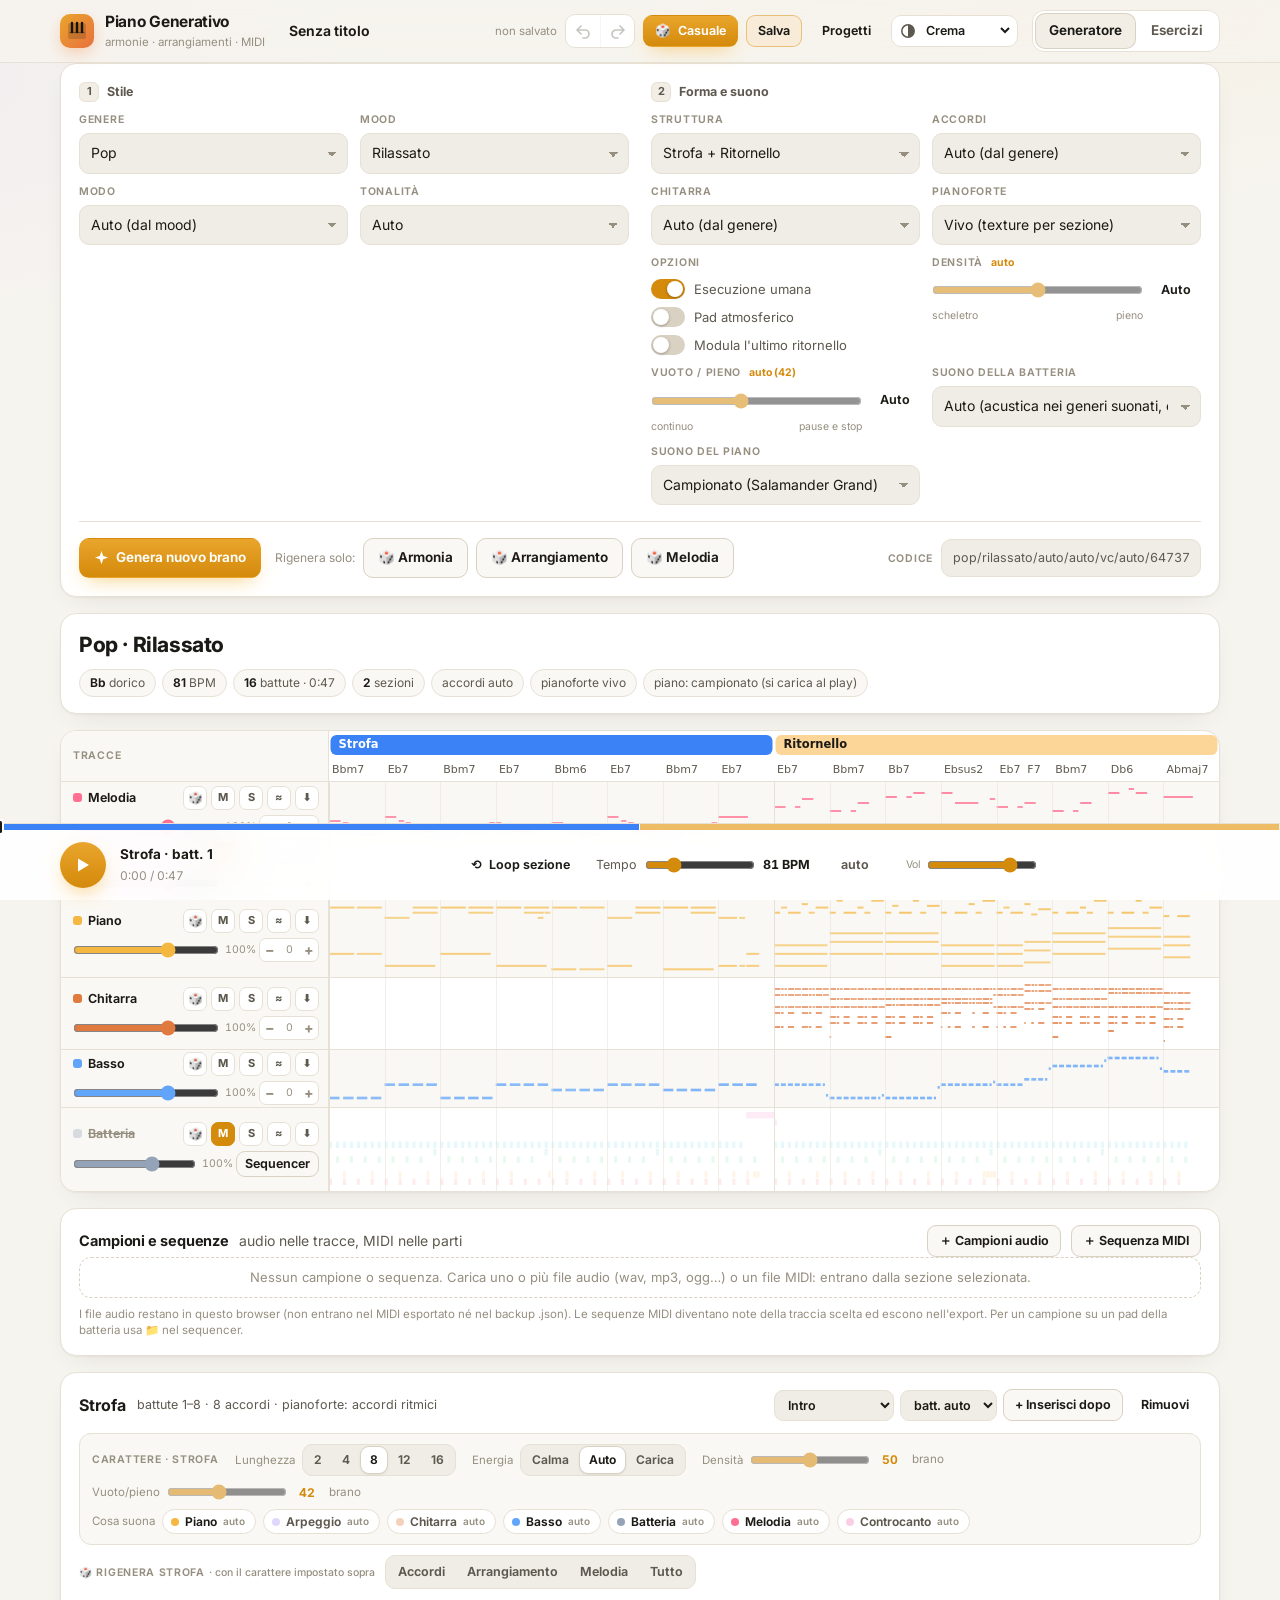
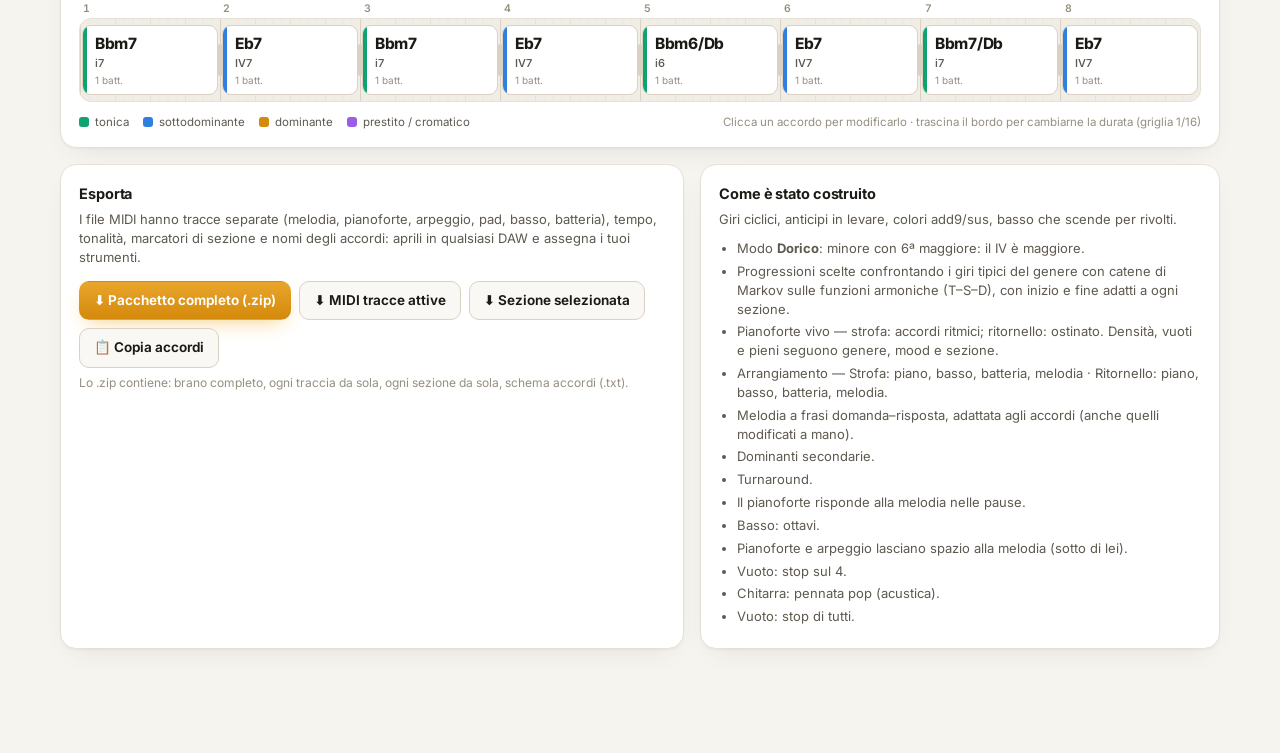
==== piano/index.html @ d1b589bc "Batteria v4: libro di groove scritti a mano, densità a livelli, licks e fill, suoni rifatti - ogni g" ====
<!DOCTYPE html>
<html lang="it">
<head>
<meta charset="UTF-8">
<meta name="viewport" content="width=device-width,initial-scale=1">
<title>Piano Generativo</title>
<meta name="description" content="Generatore di progressioni e arrangiamenti per pianoforte per genere e mood, con esportazione MIDI a tracce separate ed esercizi di armonia.">
<link rel="preconnect" href="https://fonts.googleapis.com">
<link rel="preconnect" href="https://fonts.gstatic.com" crossorigin>
<link href="https://fonts.googleapis.com/css2?family=Inter:wght@400;500;600;700;800&display=swap" rel="stylesheet">
<style>
/* ===================== Token ===================== */
:root{
  --ok:#34d399;--ko:#f87171;
  --c-mel:#ff6f91;--c-smp:#2dd4bf;--c-cm:#f472b6;--c-gtr:#e07a3f;--c-piano:#f4b740;--c-arp:#a78bfa;--c-pad:#34d399;--c-bass:#60a5fa;--c-drums:#94a3b8;
  --s-intro:#64748b;--s-verse:#3b82f6;--s-pre:#8b5cf6;--s-chorus:#f59e0b;--s-bridge:#10b981;--s-special:#ec4899;--s-outro:#64748b;--s-loop:#f59e0b;
  --r:16px;--r2:11px;--ease:cubic-bezier(.2,.7,.2,1);--glow1:rgba(244,183,64,.08);--glow2:rgba(167,139,250,.07);
}
/* Crema: chiaro caldo (predefinito) */
:root,[data-theme=crema]{
  --bg:#f6f4ef;--bg2:#f0ede6;--panel:#ffffff;--panel2:#faf8f4;--panel3:#f2eee6;--line:#e7e1d5;--line2:#d9d1c2;
  --tx:#1c1a16;--tx2:#5e594f;--tx3:#968f80;--acc:#d48a0b;--acc2:#e9a52c;--acc3:#e8703f;--ink:#fff;
  --f-T:#10a36f;--f-S:#2f7fe0;--f-D:#d48a0b;--f-B:#9b5de5;
  --shadow:0 1px 2px rgba(30,20,0,.04),0 10px 30px -14px rgba(30,20,0,.12);--shadow-pop:0 24px 60px -14px rgba(30,20,0,.25),0 0 0 1px var(--line2);
  color-scheme:light}
/* Bianco: chiaro neutro, accento indaco */
[data-theme=bianco]{
  --bg:#f5f6f8;--bg2:#eef0f3;--panel:#ffffff;--panel2:#f8f9fb;--panel3:#eff1f5;--line:#e3e6ec;--line2:#d2d7e0;
  --tx:#15171c;--tx2:#545b68;--tx3:#8d94a2;--acc:#5b5bd6;--acc2:#7c7cf0;--acc3:#c05bd6;--ink:#fff;
  --f-T:#0e9f6e;--f-S:#2f7fe0;--f-D:#e08a0b;--f-B:#a855f7;--c-piano:#5b5bd6;--s-chorus:#7c7cf0;--s-loop:#7c7cf0;
  --glow1:rgba(91,91,214,.07);--glow2:rgba(16,185,129,.05);
  --shadow:0 1px 2px rgba(10,20,40,.04),0 10px 30px -14px rgba(10,20,40,.12);--shadow-pop:0 24px 60px -14px rgba(10,20,40,.22),0 0 0 1px var(--line2);
  color-scheme:light}
/* Salvia: verde chiaro e morbido */
[data-theme=salvia]{
  --bg:#eef2ec;--bg2:#e6ece3;--panel:#fbfcfa;--panel2:#f3f6f1;--panel3:#e9eee6;--line:#d9e1d4;--line2:#c6d1c0;
  --tx:#1b2419;--tx2:#4f5c4b;--tx3:#859181;--acc:#3f8f5f;--acc2:#5aab79;--acc3:#c7953a;--ink:#fff;
  --f-T:#2f8f5a;--f-S:#3b7fc4;--f-D:#c7863a;--f-B:#9b6bc4;--c-piano:#c7953a;--s-chorus:#c7953a;--s-loop:#c7953a;
  --glow1:rgba(90,171,121,.10);--glow2:rgba(199,149,58,.06);
  --shadow:0 1px 2px rgba(20,40,20,.04),0 10px 30px -14px rgba(20,40,20,.13);--shadow-pop:0 24px 60px -14px rgba(20,40,20,.22),0 0 0 1px var(--line2);
  color-scheme:light}
/* Tramonto: chiaro rosato */
[data-theme=tramonto]{
  --bg:#f8f1ee;--bg2:#f2e8e3;--panel:#fffcfa;--panel2:#fbf5f2;--panel3:#f4ebe6;--line:#ecdcd4;--line2:#dfc9bf;
  --tx:#2a1c18;--tx2:#6a5149;--tx3:#a38a81;--acc:#d9603b;--acc2:#ee8059;--acc3:#c2417a;--ink:#fff;
  --f-T:#1f9a72;--f-S:#3e7fd0;--f-D:#d9603b;--f-B:#a34fc2;--c-piano:#d9603b;--s-chorus:#ee8059;--s-loop:#ee8059;
  --glow1:rgba(238,128,89,.10);--glow2:rgba(194,65,122,.06);
  --shadow:0 1px 2px rgba(40,15,5,.04),0 10px 30px -14px rgba(40,15,5,.14);--shadow-pop:0 24px 60px -14px rgba(40,15,5,.24),0 0 0 1px var(--line2);
  color-scheme:light}
/* Grafite: scuro morbido, non nero */
[data-theme=grafite]{
  --bg:#26292f;--bg2:#2c3037;--panel:#30343c;--panel2:#363b44;--panel3:#3d424c;--line:#434955;--line2:#525a68;
  --tx:#eef0f4;--tx2:#b7bdc9;--tx3:#8a92a1;--acc:#f2b84b;--acc2:#ffd27a;--acc3:#ff9566;--ink:#1b1405;
  --f-T:#4fd6a4;--f-S:#7ab4ff;--f-D:#f2b84b;--f-B:#c69cff;
  --glow1:rgba(242,184,75,.06);--glow2:rgba(122,180,255,.05);
  --shadow:0 1px 0 rgba(255,255,255,.04) inset,0 10px 30px -12px rgba(0,0,0,.4);--shadow-pop:0 24px 60px -12px rgba(0,0,0,.5),0 0 0 1px var(--line2);
  color-scheme:dark}
/* Notte: scuro profondo */
[data-theme=notte]{
  --bg:#0a0b0f;--bg2:#0f1117;--panel:#13161d;--panel2:#191c25;--panel3:#1f2330;--line:#232837;--line2:#2f3546;
  --tx:#eceef4;--tx2:#a3aabb;--tx3:#6a7184;--acc:#f4b740;--acc2:#ffd27a;--acc3:#ff8a5b;--ink:#1b1405;
  --f-T:#34d399;--f-S:#60a5fa;--f-D:#f59e0b;--f-B:#c084fc;
  --shadow:0 1px 0 rgba(255,255,255,.035) inset,0 10px 30px -12px rgba(0,0,0,.55);--shadow-pop:0 24px 60px -12px rgba(0,0,0,.6),0 0 0 1px var(--line2);
  color-scheme:dark}
@media (prefers-color-scheme:dark){:root:not([data-theme]){
  --bg:#26292f;--bg2:#2c3037;--panel:#30343c;--panel2:#363b44;--panel3:#3d424c;--line:#434955;--line2:#525a68;
  --tx:#eef0f4;--tx2:#b7bdc9;--tx3:#8a92a1;--acc:#f2b84b;--acc2:#ffd27a;--acc3:#ff9566;--ink:#1b1405;
  --f-T:#4fd6a4;--f-S:#7ab4ff;--f-D:#f2b84b;--f-B:#c69cff;
  --shadow:0 1px 0 rgba(255,255,255,.04) inset,0 10px 30px -12px rgba(0,0,0,.4);--shadow-pop:0 24px 60px -12px rgba(0,0,0,.5),0 0 0 1px var(--line2);color-scheme:dark}}
/* ===================== Base ===================== */
*{box-sizing:border-box;margin:0}
html{-webkit-text-size-adjust:100%;background:var(--bg)}
body{font-family:Inter,system-ui,-apple-system,"Segoe UI",sans-serif;background:var(--bg);color:var(--tx);font-size:14px;line-height:1.45;padding-bottom:104px;min-height:100vh;
  background-image:radial-gradient(1100px 520px at 88% -12%,var(--glow1),transparent 60%),radial-gradient(900px 420px at -12% 8%,var(--glow2),transparent 60%);background-attachment:fixed;
  -webkit-font-smoothing:antialiased}
button,input,select{font:inherit;color:inherit}
button{cursor:pointer}
:focus-visible{outline:2px solid color-mix(in srgb,var(--acc) 70%,transparent);outline-offset:2px;border-radius:8px}
.wrap{max-width:1200px;margin:0 auto;padding:0 20px}
h2{font-size:21px;letter-spacing:-.4px;font-weight:750}
h3{font-size:14.5px;letter-spacing:-.1px;font-weight:700}
.muted{color:var(--tx2)}.dim{color:var(--tx3)}
.label{font-size:10.5px;font-weight:650;letter-spacing:.7px;text-transform:uppercase;color:var(--tx3)}
.spacer{flex:1}
[hidden]{display:none!important}
::selection{background:color-mix(in srgb,var(--acc) 35%,transparent)}
/* ===================== Header ===================== */
.top{position:sticky;top:0;z-index:40;backdrop-filter:saturate(1.4) blur(14px);-webkit-backdrop-filter:saturate(1.4) blur(14px);
  background:color-mix(in srgb,var(--bg) 78%,transparent);border-bottom:1px solid var(--line)}
.top .wrap{display:flex;align-items:center;gap:14px;height:62px}
.brand{display:flex;align-items:center;gap:11px;flex:none}
.brandtx b{display:block;font-size:15.5px;letter-spacing:-.3px}
.brandtx span{display:block;font-size:11.5px;color:var(--tx3)}
.logo{width:34px;height:34px;border-radius:10px;background:linear-gradient(135deg,var(--acc2),var(--acc3));display:grid;place-items:center;box-shadow:0 6px 18px -4px rgba(244,140,64,.55)}
.proj{flex:1;display:flex;align-items:center;gap:8px;min-width:0;justify-content:center}
.proj input{background:none;border:1px solid transparent;border-radius:9px;padding:6px 9px;font-weight:650;font-size:14px;min-width:0;width:220px;text-overflow:ellipsis}
.proj input:hover{border-color:var(--line)}.proj input:focus{border-color:var(--line2);background:var(--panel);outline:none}
.sstate{font-size:11.5px;color:var(--tx3);white-space:nowrap}
.sstate.dirty::before{content:"";display:inline-block;width:6px;height:6px;border-radius:50%;background:var(--acc);margin-right:6px;vertical-align:1px}
.sstate.saved::before{content:"✓ ";color:var(--ok)}
.hist{display:flex;border:1px solid var(--line);border-radius:10px;overflow:hidden;background:var(--panel)}
.hb{border:0;background:none;width:34px;height:32px;display:grid;place-items:center;color:var(--tx2)}
.hb+.hb{border-left:1px solid var(--line)}
.hb:hover:not([disabled]){color:var(--tx);background:var(--panel2)}
.hb[disabled]{opacity:.35;cursor:default}
.tabs{display:flex;gap:3px;background:var(--panel);border:1px solid var(--line);padding:3px;border-radius:12px;flex:none}
.tabs button{border:0;background:none;padding:7px 13px;border-radius:9px;font-weight:650;color:var(--tx2);font-size:13.5px}
.tabs button.on{background:var(--panel3);color:var(--tx);box-shadow:0 0 0 1px var(--line2)}
/* ===================== Layout ===================== */
main{display:grid;gap:16px;padding-top:20px}
main>*,.panel{min-width:0}
.panel{background:var(--panel);border:1px solid var(--line);border-radius:var(--r);box-shadow:var(--shadow)}
.pad{padding:18px}
/* ===================== Controlli ===================== */
.controls{display:grid;grid-template-columns:1fr 1fr;gap:16px 22px;padding:18px}
.cgroup{min-width:0}
.ghead{display:flex;align-items:center;gap:8px;font-size:12.5px;font-weight:700;color:var(--tx2);margin-bottom:10px}
.gnum{width:20px;height:20px;border-radius:6px;display:grid;place-items:center;font-size:11px;background:var(--panel3);color:var(--tx2);border:1px solid var(--line)}
.cgrid{display:grid;grid-template-columns:1fr 1fr;gap:10px 12px}
.field{display:grid;gap:6px;min-width:0;align-content:start}
.field select,.field input[type=text],.code input{width:100%;padding:9px 32px 9px 11px;border-radius:10px;border:1px solid var(--line);background-color:var(--bg2);
  appearance:none;-webkit-appearance:none;font-size:14px;transition:border-color .15s,background-color .15s;
  background-image:linear-gradient(45deg,transparent 50%,var(--tx3) 50%),linear-gradient(135deg,var(--tx3) 50%,transparent 50%);
  background-position:calc(100% - 15px) 52%,calc(100% - 10px) 52%;background-size:5px 5px;background-repeat:no-repeat}
.field select:hover,.code input:hover{border-color:var(--line2)}
.code input{background-image:none;padding-right:11px;font-variant-numeric:tabular-nums;font-size:12.5px;width:260px;color:var(--tx2)}
.toggles{display:grid;gap:8px;padding-top:3px}
.actions{grid-column:1/-1;display:flex;flex-wrap:wrap;gap:8px;align-items:center;border-top:1px solid var(--line);padding-top:16px}
.regenlab{font-size:12px;margin-left:6px}
.code{display:flex;align-items:center;gap:8px}
/* ===================== Bottoni ===================== */
.btn{display:inline-flex;align-items:center;gap:7px;padding:9px 14px;border-radius:10px;border:1px solid var(--line2);background:var(--panel2);font-weight:650;font-size:13.5px;white-space:nowrap;
  transition:transform .08s,background .15s,border-color .15s,box-shadow .15s}
.btn:hover{border-color:var(--tx3);background:var(--panel3)}.btn:active{transform:translateY(1px)}
.btn.primary{background:linear-gradient(180deg,var(--acc2),var(--acc));border-color:transparent;color:var(--ink);box-shadow:0 8px 20px -8px rgba(244,183,64,.7)}
.btn.primary:hover{filter:brightness(1.05)}
.btn.primary-soft{background:color-mix(in srgb,var(--acc) 16%,var(--panel));border-color:color-mix(in srgb,var(--acc) 45%,transparent);color:var(--tx)}
.btn.ghost{background:none;border-color:transparent}.btn.ghost:hover{background:var(--panel2);border-color:var(--line)}
.btn.sm{padding:6px 11px;font-size:12.5px;border-radius:9px}
.btn.danger:hover{border-color:var(--ko);color:var(--ko)}
.btn[disabled]{opacity:.4;pointer-events:none}
.toggle{display:inline-flex;align-items:center;gap:9px;font-size:13px;color:var(--tx2);cursor:pointer;user-select:none}
.toggle input{appearance:none;width:34px;height:20px;border-radius:20px;background:var(--line2);position:relative;transition:.18s var(--ease);cursor:pointer;flex:none}
.toggle input::after{content:"";position:absolute;width:16px;height:16px;border-radius:50%;background:#fff;top:2px;left:2px;transition:.18s var(--ease);box-shadow:0 1px 3px rgba(0,0,0,.3)}
.toggle input:checked{background:var(--acc)}.toggle input:checked::after{left:16px}
.ib{width:24px;height:24px;border-radius:7px;border:1px solid var(--line);background:var(--panel);display:grid;place-items:center;font-size:11px;font-weight:750;color:var(--tx2);padding:0;flex:none}
.ib:hover{border-color:var(--tx3);color:var(--tx)}
.ib.on{background:var(--acc);border-color:var(--acc);color:var(--ink)}
/* ===================== Testata brano ===================== */
.songhead{display:flex;flex-wrap:wrap;gap:10px 20px;align-items:center;justify-content:space-between;padding:16px 18px}
.chips{display:flex;flex-wrap:wrap;gap:6px;margin-top:9px}
.chip{font-size:12px;padding:4px 10px;border-radius:20px;background:var(--panel2);border:1px solid var(--line);color:var(--tx2);white-space:nowrap}
.chip b{color:var(--tx);font-weight:650}
.chip.hot{border-color:color-mix(in srgb,var(--c-mel) 50%,transparent);color:var(--c-mel)}
/* ===================== Arrangiamento ===================== */
.arr{display:grid;grid-template-columns:268px 1fr;overflow:hidden}
.lanes-head{border-right:1px solid var(--line);background:var(--panel2)}
.lane-h{display:flex;align-items:center;gap:6px;padding:0 9px 0 12px;border-top:1px solid var(--line)}
.lane-h .dot{width:9px;height:9px;border-radius:3px;flex:none}
.lane-h .nm{font-size:12.5px;font-weight:650;flex:1;min-width:0;overflow:hidden;text-overflow:ellipsis;white-space:nowrap}
.lane-h.off .nm{color:var(--tx3);text-decoration:line-through}
.lane-h.off .dot{opacity:.35}
.oct{display:inline-flex;align-items:center;border:1px solid var(--line);border-radius:7px;overflow:hidden;height:24px;background:var(--panel);flex:none}
.oct button{border:0;background:none;width:19px;height:22px;padding:0;font-weight:750;color:var(--tx3)}
.oct button:hover{color:var(--tx);background:var(--panel2)}
.oct span{font-size:10.5px;min-width:20px;text-align:center;font-variant-numeric:tabular-nums;color:var(--tx3)}
.oct.on{border-color:color-mix(in srgb,var(--acc) 50%,transparent)}.oct.on span{color:var(--acc);font-weight:750}
.arr-scroll{overflow-x:auto;overflow-y:hidden;position:relative;scrollbar-width:thin}
.arr-scroll canvas{display:block;cursor:pointer}
/* ===================== Sezione e timeline ===================== */
.sechead{display:flex;align-items:center;gap:10px 12px;flex-wrap:wrap;padding:16px 18px 0}
.sechead h3{font-size:16px}
.sechead .muted{font-size:12.5px}
.secact{display:flex;gap:6px;align-items:center;flex-wrap:wrap}
.secact select{padding:6px 9px;border-radius:9px;border:1px solid var(--line);background:var(--bg2);font-size:12.5px;font-weight:600}
.tlwrap{padding:12px 18px 2px;overflow-x:auto;scrollbar-width:thin;max-width:100%}
.tlbars{position:relative;height:17px;font-size:10.5px;color:var(--tx3);font-variant-numeric:tabular-nums;font-weight:600}
.tlbars span{position:absolute;top:0;transform:translateX(4px)}
.tl{position:relative;height:84px;border-radius:12px;border:1px solid var(--line);background-color:var(--bg2);
  background-image:linear-gradient(to right,var(--line2) 1px,transparent 1px),linear-gradient(to right,var(--line) 1px,transparent 1px),linear-gradient(to right,color-mix(in srgb,var(--line) 45%,transparent) 1px,transparent 1px);
  background-size:calc(400% / var(--b)) 100%,calc(100% / var(--b)) 100%,calc(25% / var(--b)) 100%;user-select:none;touch-action:none}
.blk{position:absolute;top:6px;bottom:6px;border-radius:9px;background:var(--panel);border:1px solid var(--line2);padding:7px 9px 7px 12px;cursor:pointer;overflow:hidden;min-width:0;
  transition:background .14s,border-color .14s,box-shadow .14s,transform .14s var(--ease)}
.blk::before{content:"";position:absolute;left:0;top:0;bottom:0;width:4px;background:var(--fc,var(--line2))}
.blk.fT{--fc:var(--f-T)}.blk.fS{--fc:var(--f-S)}.blk.fD{--fc:var(--f-D)}.blk.fB{--fc:var(--f-B)}
.blk:hover{border-color:var(--tx3);transform:translateY(-1px)}
.blk .nm{font-weight:750;font-size:15.5px;white-space:nowrap;overflow:hidden;text-overflow:ellipsis;letter-spacing:-.3px}
.blk .rn{font-size:11px;color:var(--tx2);white-space:nowrap;overflow:hidden;text-overflow:ellipsis;font-weight:550}
.blk .ln{font-size:10px;color:var(--tx3);white-space:nowrap;margin-top:1px}
.blk.sel{border-color:var(--acc);box-shadow:0 0 0 3px color-mix(in srgb,var(--acc) 30%,transparent);z-index:2}
.blk.on{background:color-mix(in srgb,var(--acc) 22%,var(--panel));border-color:var(--acc)}
.blk.ed::after{content:"";position:absolute;top:7px;right:7px;width:6px;height:6px;border-radius:50%;background:var(--c-mel);box-shadow:0 0 0 2px var(--panel)}
.hd{position:absolute;top:0;bottom:0;width:16px;margin-left:-8px;cursor:ew-resize;z-index:3;display:grid;place-items:center}
.hd::before{content:"";width:4px;height:32px;border-radius:3px;background:var(--line2);transition:background .12s,height .12s}
.hd:hover::before,.hd.drag::before{background:var(--acc);height:44px}
.tip{position:absolute;top:-26px;transform:translateX(-50%);background:var(--tx);color:var(--bg);font-size:11px;font-weight:650;padding:3px 8px;border-radius:7px;white-space:nowrap;pointer-events:none;z-index:5}
.tllegend{display:flex;flex-wrap:wrap;gap:6px 14px;align-items:center;padding:10px 18px 16px;font-size:11.5px;color:var(--tx2)}
.tllegend i{display:inline-block;width:10px;height:10px;border-radius:3px;margin-right:6px;vertical-align:-1px}
.tllegend .fT{background:var(--f-T)}.tllegend .fS{background:var(--f-S)}.tllegend .fD{background:var(--f-D)}.tllegend .fB{background:var(--f-B)}
/* ===================== Pop-up accordo ===================== */
.pop{position:absolute;z-index:60;width:min(460px,calc(100vw - 24px));background:var(--panel);border-radius:16px;box-shadow:var(--shadow-pop);
  animation:popin .16s var(--ease)}
@keyframes popin{from{opacity:0;transform:translateY(6px) scale(.98)}to{opacity:1;transform:none}}
.parrow{position:absolute;width:14px;height:14px;background:var(--panel);transform:rotate(45deg);box-shadow:-1px -1px 0 var(--line2);top:-7px}
.pop.up .parrow{top:auto;bottom:-7px;box-shadow:1px 1px 0 var(--line2)}
.phead{display:flex;align-items:flex-start;gap:10px;padding:14px 14px 10px;border-bottom:1px solid var(--line)}
.phead .big{font-size:22px;font-weight:800;letter-spacing:-.5px;line-height:1.1}
.phead .sub{font-size:12px;color:var(--tx2);margin-top:3px}
.pbody{padding:12px 14px 14px;display:grid;gap:12px;max-height:min(62vh,560px);overflow:auto}
.psec{display:grid;gap:7px}
.psec>.label{display:flex;align-items:center;gap:8px}
.prow{display:flex;flex-wrap:wrap;gap:5px;align-items:center}
.seg{display:inline-flex;background:var(--bg2);border:1px solid var(--line);border-radius:10px;padding:2px;gap:2px;flex-wrap:wrap}
.seg button{border:0;background:none;padding:5px 10px;border-radius:8px;font-size:12.5px;font-weight:650;color:var(--tx2)}
.seg button.on{background:var(--panel);color:var(--tx);box-shadow:0 0 0 1px var(--line2),0 1px 3px rgba(0,0,0,.15)}
.seg.full{display:flex}.seg.full button{flex:1}
.qc{border:1px solid var(--line);background:var(--panel2);border-radius:8px;padding:5px 8px;font-size:12.5px;font-weight:650;min-width:36px;transition:.12s}
.qc:hover{border-color:var(--tx3);background:var(--panel3)}.qc.on{background:var(--acc);border-color:var(--acc);color:var(--ink)}
.qc.bor{border-style:dashed}
.qc small{display:block;font-size:10px;font-weight:550;color:var(--tx3);margin-top:1px}.qc.on small{color:var(--ink);opacity:.7}
.pop select{padding:5px 8px;border-radius:8px;border:1px solid var(--line);background:var(--bg2);font-size:13px;font-weight:650}
.pop input[type=range]{accent-color:var(--acc);width:120px}
.pfoot{display:flex;flex-wrap:wrap;gap:6px;padding:10px 14px;border-top:1px solid var(--line);background:var(--panel2);border-radius:0 0 16px 16px}
@media (max-width:560px){
  .pop{position:fixed!important;left:0!important;right:0;top:auto!important;bottom:0;width:100%;border-radius:18px 18px 0 0;animation:sheet .2s var(--ease)}
  .pop .parrow{display:none}.pbody{max-height:58vh}.pfoot{border-radius:0;padding-bottom:max(10px,env(safe-area-inset-bottom))}
  @keyframes sheet{from{transform:translateY(30px);opacity:0}to{transform:none;opacity:1}}
}
/* ===================== Export + info ===================== */
.grid2{display:grid;grid-template-columns:1.2fr 1fr;gap:16px}
.export .row{display:flex;flex-wrap:wrap;gap:8px;margin-top:14px}
.export p{font-size:13px;margin-top:6px}
.how ul{margin:10px 0 0 18px;padding:0;color:var(--tx2);font-size:13px}
.how li{margin:4px 0}
/* ===================== Trasporto ===================== */
.transport{position:fixed;left:0;right:0;bottom:0;z-index:30;background:color-mix(in srgb,var(--panel) 90%,transparent);backdrop-filter:saturate(1.4) blur(16px);-webkit-backdrop-filter:saturate(1.4) blur(16px);border-top:1px solid var(--line)}
.tprog{position:relative;height:6px;display:flex;cursor:pointer;background:var(--line)}
.tprog .seg2{height:100%;opacity:.55;border-right:1px solid var(--panel)}
.tprog .seg2.cur{opacity:1}
.tprog .ph{position:absolute;top:-3px;width:3px;height:12px;border-radius:2px;background:var(--tx);box-shadow:0 0 0 2px var(--panel);transform:translateX(-1px)}
.transport .wrap{display:flex;align-items:center;gap:14px;height:70px}
.play{width:46px;height:46px;border-radius:50%;border:0;background:linear-gradient(180deg,var(--acc2),var(--acc));color:var(--ink);display:grid;place-items:center;box-shadow:0 8px 20px -6px rgba(244,183,64,.7);flex:none;transition:transform .1s}
.play:active{transform:scale(.96)}
.pos{min-width:0;flex:1}
.pos b{display:block;font-size:13.5px;white-space:nowrap;overflow:hidden;text-overflow:ellipsis}
.pos span{font-size:12px;color:var(--tx3);font-variant-numeric:tabular-nums;white-space:nowrap}
.tctl{display:flex;align-items:center;gap:8px;font-size:12.5px;color:var(--tx2)}
.tctl input[type=range]{width:110px;accent-color:var(--acc)}
.tctl .bpm{font-variant-numeric:tabular-nums;min-width:58px;font-weight:700;color:var(--tx)}
#loopBtn.on{color:var(--acc);border-color:color-mix(in srgb,var(--acc) 60%,transparent);background:color-mix(in srgb,var(--acc) 12%,transparent)}
/* ===================== Modale progetti ===================== */
.modal{position:fixed;inset:0;z-index:80;background:rgba(5,6,10,.55);backdrop-filter:blur(4px);display:grid;place-items:center;padding:16px;animation:fade .15s}
@keyframes fade{from{opacity:0}}
.mbox{width:min(560px,100%);max-height:86vh;display:flex;flex-direction:column;background:var(--panel);border-radius:18px;box-shadow:var(--shadow-pop);animation:popin .18s var(--ease)}
.mhead{display:flex;align-items:center;justify-content:space-between;padding:16px 18px;border-bottom:1px solid var(--line)}
.mbody{padding:16px 18px 18px;overflow:auto;display:grid;gap:14px}
.mrow{display:flex;gap:8px;flex-wrap:wrap;align-items:center}
.mrow input[type=text]{flex:1;min-width:160px;padding:9px 11px;border-radius:10px;border:1px solid var(--line);background:var(--bg2)}
.plist{display:grid;gap:6px}
.pitem{display:flex;align-items:center;gap:10px;padding:10px 12px;border:1px solid var(--line);border-radius:12px;background:var(--panel2)}
.pitem.cur{border-color:color-mix(in srgb,var(--acc) 60%,transparent)}
.pitem .pi{flex:1;min-width:0}.pitem b{display:block;white-space:nowrap;overflow:hidden;text-overflow:ellipsis}
.pitem small{color:var(--tx3);font-size:11.5px}
.empty{padding:22px;text-align:center;color:var(--tx3);border:1px dashed var(--line2);border-radius:12px;font-size:13px}
/* ===================== Esercizi ===================== */
.exlay{display:grid;grid-template-columns:290px 1fr;gap:16px;align-items:start}
.exlist{display:grid;gap:4px;padding:8px}
.exi{display:flex;gap:11px;align-items:center;text-align:left;border:1px solid transparent;background:none;border-radius:12px;padding:9px 10px;width:100%;transition:background .12s}
.exi:hover{background:var(--panel2)}
.exi.on{background:var(--panel2);border-color:var(--line2)}
.exi .ic{width:34px;height:34px;border-radius:10px;display:grid;place-items:center;background:var(--bg2);border:1px solid var(--line);font-size:16px;flex:none}
.exi.on .ic{background:color-mix(in srgb,var(--acc) 18%,var(--panel));border-color:color-mix(in srgb,var(--acc) 45%,transparent)}
.exi b{display:block;font-size:13.5px}.exi small{display:block;color:var(--tx3);font-size:11.5px}
.exi .acc{margin-left:auto;font-size:11px;color:var(--tx3);font-variant-numeric:tabular-nums}
.exmain{padding:20px;min-height:440px;display:flex;flex-direction:column}
.exbar{display:flex;align-items:center;gap:12px;flex-wrap:wrap}
.levels{display:flex;gap:3px;background:var(--bg2);border:1px solid var(--line);border-radius:11px;padding:3px}
.levels button{border:0;background:none;padding:5px 11px;border-radius:8px;font-size:12.5px;font-weight:650;color:var(--tx2)}
.levels button.on{background:var(--panel);color:var(--tx);box-shadow:0 0 0 1px var(--line2)}
.progress{height:6px;border-radius:6px;background:var(--bg2);overflow:hidden;margin-top:16px}
.progress i{display:block;height:100%;background:linear-gradient(90deg,var(--acc),var(--acc3));transition:width .25s var(--ease)}
.q{font-size:23px;font-weight:750;letter-spacing:-.5px;margin-top:22px}
.qsub{color:var(--tx2);margin-top:4px}
.qtools{display:flex;gap:8px;flex-wrap:wrap;margin-top:14px}
.opts{display:grid;grid-template-columns:repeat(auto-fill,minmax(160px,1fr));gap:8px;margin-top:18px}
.opt{padding:13px 12px;border-radius:12px;border:1px solid var(--line2);background:var(--panel2);font-weight:650;text-align:center;transition:.12s}
.opt:hover{border-color:var(--tx3);background:var(--panel3)}
.opt.ok{background:color-mix(in srgb,var(--ok) 22%,var(--panel2));border-color:var(--ok)}
.opt.ko{background:color-mix(in srgb,var(--ko) 22%,var(--panel2));border-color:var(--ko)}
.opt[disabled]{cursor:default}
.fb{margin-top:16px;padding:12px 14px;border-radius:12px;background:var(--bg2);border:1px solid var(--line);display:flex;gap:12px;align-items:center;flex-wrap:wrap}
.fb .t{flex:1;min-width:200px}
.fb.good{border-color:color-mix(in srgb,var(--ok) 60%,transparent)}.fb.bad{border-color:color-mix(in srgb,var(--ko) 60%,transparent)}
.kb{position:relative;height:150px;margin-top:18px;user-select:none;touch-action:manipulation}
.kb .w,.kb .k{position:absolute;top:0;border-radius:0 0 7px 7px;cursor:pointer;display:flex;align-items:flex-end;justify-content:center;padding-bottom:7px;font-size:10.5px;font-weight:600}
.kb .w{background:linear-gradient(180deg,#fdfcf9,#ecebe6);border:1px solid #bdb9ae;height:100%;color:#8d887c}
.kb .k{background:linear-gradient(180deg,#2a2c33,#111215);height:60%;z-index:2;color:#888;border:1px solid #000}
.kb .sel.w{background:linear-gradient(180deg,#ffe2a3,var(--acc));color:var(--ink)}.kb .sel.k{background:linear-gradient(180deg,#ffcf6e,#c98a10)}
.kb .sol.w{background:linear-gradient(180deg,#b9f3da,var(--ok));color:#063}.kb .sol.k{background:linear-gradient(180deg,#5fe0b0,#16865c)}
.kb .hint{position:absolute;top:6px;left:0;right:0;text-align:center;font-size:9.5px;color:#aaa;font-weight:500}
.summary{text-align:center;margin:auto;padding:30px 10px}
.summary .big{font-size:56px;font-weight:800;letter-spacing:-2px}
/* ===================== Varie ===================== */
#errbox{position:fixed;left:12px;right:12px;bottom:86px;z-index:99;background:#5a1a1a;color:#fff;border-radius:10px;padding:12px 14px;font:13px/1.4 ui-monospace,monospace;white-space:pre-wrap}
.toast{position:fixed;left:50%;bottom:92px;transform:translateX(-50%) translateY(6px);background:var(--tx);color:var(--bg);padding:9px 14px;border-radius:11px;font-weight:650;font-size:13px;z-index:90;opacity:0;transition:opacity .2s,transform .2s var(--ease);pointer-events:none;box-shadow:0 10px 30px -10px rgba(0,0,0,.5)}
.toast.show{opacity:1;transform:translateX(-50%)}
/* ===================== Responsive ===================== */
@media (max-width:1050px){.proj input{width:150px}.sstate{display:none}.brandtx span{display:none}}
@media (max-width:900px){
  .controls{grid-template-columns:1fr}
  .grid2,.exlay{grid-template-columns:1fr}
  .arr{grid-template-columns:200px 1fr}
  .tctl.vol{display:none}
  .top .wrap{flex-wrap:wrap;height:auto;padding-top:9px;padding-bottom:9px}
  .proj{order:3;flex-basis:100%;justify-content:flex-start}
  .proj input{flex:1;width:auto}
  .tabs{margin-left:auto}
  .code input{width:200px}
}
@media (max-width:560px){
  .wrap{padding:0 12px}
  .brandtx{display:none}
  .cgrid{grid-template-columns:1fr 1fr}
  .actions .btn.primary{flex:1 1 100%;justify-content:center}
  .regenlab{flex-basis:100%;margin:0}
  .actions [data-re]{flex:1 1 auto;justify-content:center;padding:8px 6px;font-size:12.5px}
  .code{flex-basis:100%}.code input{width:auto;flex:1}
  .q{font-size:19px}
  .tctl input[type=range]{width:72px}.tctl .bpm{min-width:0;font-size:12px}
  .transport .wrap{gap:10px}.play{width:42px;height:42px}
  .lt{display:none}
  .arr{grid-template-columns:100px 1fr}
  .lane-h{flex-wrap:wrap;align-content:center;row-gap:3px;padding:0 6px}
  .lane-h .nm{flex:1 1 60px}.lane-h .ib{width:22px;height:20px}
  .lane-h .ib.dl,.lane-h .oct{display:none}
  .blk .nm{font-size:13.5px}
  .tllegend .dim{flex-basis:100%}
  .proj .btn.ghost{padding:6px 8px}
}

.regen{display:flex;align-items:center;gap:10px;flex-wrap:wrap;padding:10px 18px 0}
.regen .seg button:hover{color:var(--tx)}
.ib.rg{font-size:12px;filter:grayscale(.3)}.ib.rg:hover{filter:none;border-color:var(--acc)}
.ib.rg.spin{animation:spin .5s var(--ease)}@keyframes spin{to{transform:rotate(360deg)}}
@media (max-width:900px){.arr{grid-template-columns:230px 1fr}}
@media (max-width:560px){.arr{grid-template-columns:118px 1fr}.lane-h .ib.rg{width:22px;height:20px}}

/* ===================== Tema ===================== */
.themesel{display:inline-flex;align-items:center;gap:4px;color:var(--tx2);border:1px solid var(--line);border-radius:10px;padding:0 4px 0 8px;height:32px;background:var(--panel)}
.themesel select{border:0;background:none;font-size:12.5px;font-weight:600;padding:4px 2px;color:var(--tx);cursor:pointer}
.themesel select:focus{outline:none}
/* ===================== Corsie (due righe) ===================== */
.lane-h{display:grid;grid-template-columns:auto 1fr auto;grid-template-rows:auto auto;align-content:center;gap:5px 6px;padding:0 9px 0 12px}
.lane-h .r1{display:contents}
.lane-h .btns{display:flex;gap:4px;grid-column:3;grid-row:1}
.lane-h .r2{grid-column:1/-1;display:flex;align-items:center;gap:8px}
.vol{display:flex;align-items:center;gap:6px;flex:1;min-width:0}
.vol input{width:100%;min-width:40px;accent-color:var(--vc,var(--acc));height:14px}
.vol span{font-size:10.5px;color:var(--tx3);font-variant-numeric:tabular-nums;min-width:26px;text-align:right}
.lane-h.short{grid-template-rows:auto}.lane-h.short .r2{display:none}
/* ===================== Pad batteria ===================== */
.pads,.smppanel{padding:16px 18px}
.padhead{display:flex;align-items:center;gap:10px;flex-wrap:wrap}
.padgrid{display:grid;grid-template-columns:repeat(5,minmax(0,1fr));gap:10px;margin-top:14px}
.dpad{position:relative;border-radius:14px;border:1px solid var(--line2);background:linear-gradient(180deg,var(--panel2),var(--panel3));padding:12px 12px 10px;cursor:pointer;
  min-height:92px;display:flex;flex-direction:column;justify-content:space-between;transition:transform .06s,box-shadow .12s,border-color .12s;user-select:none}
.dpad:hover{border-color:var(--tx3)}.dpad:active{transform:scale(.97)}
.dpad b{font-size:13.5px}.dpad small{font-size:11px;color:var(--tx3);font-variant-numeric:tabular-nums}
.dpad .num{position:absolute;top:9px;right:10px;font-size:10px;font-weight:700;color:var(--tx3)}
.dpad .bar{height:4px;border-radius:3px;background:var(--line);overflow:hidden;margin-top:8px}.dpad .bar i{display:block;height:100%;background:var(--pc)}
.dpad.flash{box-shadow:0 0 0 2px var(--pc),0 0 22px -2px var(--pc);border-color:var(--pc)}
.dpad.off{opacity:.45}.dpad.off b{text-decoration:line-through}
.dpad .pm{position:absolute;bottom:8px;right:8px}
.dpad.none{opacity:.55}
@media (max-width:700px){.padgrid{grid-template-columns:repeat(2,minmax(0,1fr))}}
@media (max-width:560px){.lane-h .r2{display:none}.lane-h{grid-template-rows:auto auto}.lane-h .btns{grid-column:1/-1;grid-row:2}.themesel select{max-width:84px}}

/* ===================== Pop-up guidato ===================== */
.psec .hint{font-size:11px;color:var(--tx3);font-weight:500;text-transform:none;letter-spacing:0}
.rec{display:grid;gap:5px}
.reci{display:flex;align-items:center;gap:10px;text-align:left;border:1px solid var(--line);background:var(--panel2);border-radius:10px;padding:7px 10px;transition:.12s}
.reci:hover{border-color:var(--f-T);background:color-mix(in srgb,var(--f-T) 8%,var(--panel2))}
.reci b{font-size:14px;min-width:64px}.reci .rnl{font-size:11.5px;color:var(--tx2);min-width:52px;font-weight:650}.reci small{font-size:11.5px;color:var(--tx3);flex:1}
.reci .star{color:var(--f-T);font-size:12px}
.qc.in{border-color:color-mix(in srgb,var(--f-T) 55%,var(--line));background:color-mix(in srgb,var(--f-T) 7%,var(--panel2))}
.qc.out{opacity:.62;border-style:dashed}
.qc.out:hover{opacity:1}
.qc.chrom{border-style:dashed;border-color:color-mix(in srgb,var(--f-D) 55%,var(--line))}
.qc.bor{border-color:color-mix(in srgb,var(--f-B) 55%,var(--line))}
.qc .src{display:block;font-size:9.5px;color:var(--tx3);font-weight:550;margin-top:1px}
.fitlab{display:inline-flex;align-items:center;gap:5px;font-size:11px;font-weight:650;padding:2px 8px;border-radius:20px}
.fitlab.in{color:var(--f-T);background:color-mix(in srgb,var(--f-T) 12%,transparent)}.fitlab.out{color:var(--f-B);background:color-mix(in srgb,var(--f-B) 12%,transparent)}
details.more summary{cursor:pointer;font-size:12px;color:var(--tx2);font-weight:650;list-style:none}
details.more summary::before{content:"▸ ";}details.more[open] summary::before{content:"▾ ";}
/* ===================== Feel per traccia ===================== */
.feelpop{width:min(320px,calc(100vw - 24px))}
.frow{display:grid;grid-template-columns:96px 1fr 52px;align-items:center;gap:8px;font-size:12.5px}
.frow input{width:100%;accent-color:var(--acc)}.frow span:last-child{text-align:right;font-variant-numeric:tabular-nums;color:var(--tx2);font-size:12px}
/* ===================== Pad: volume, densità, griglia ===================== */
.dpad.selp{border-color:var(--pc);box-shadow:0 0 0 2px color-mix(in srgb,var(--pc) 35%,transparent)}
.padedit{margin-top:14px;border:1px solid var(--line2);border-radius:14px;background:var(--panel2);padding:14px;display:grid;gap:12px}
.padedit .prow{gap:10px}
.steps{display:grid;grid-template-columns:repeat(16,minmax(0,1fr));gap:4px}
.step{height:38px;border-radius:7px;border:1px solid var(--line2);background:var(--panel);cursor:pointer;position:relative;transition:.08s}
.step:nth-child(4n+1){border-color:var(--tx3)}
.step.on{background:var(--pc);border-color:var(--pc)}
.step.on::after{content:"";position:absolute;left:3px;right:3px;bottom:3px;height:var(--vh,60%);background:rgba(255,255,255,.35);border-radius:3px}
.step.gen{background:color-mix(in srgb,var(--pc) 22%,var(--panel))}
.stepnums{display:grid;grid-template-columns:repeat(16,minmax(0,1fr));gap:4px;font-size:10px;color:var(--tx3);text-align:center}
.qc.in.on,.qc.out.on,.qc.bor.on,.qc.chrom.on{background:var(--acc);border-color:var(--acc);color:var(--ink);opacity:1}.qc.on small,.qc.on .src{color:var(--ink);opacity:.75}

/* ===================== Sequencer batteria ===================== */
.seqwrap{overflow-x:auto;margin-top:12px;scrollbar-width:thin}
.seq{display:grid;grid-template-columns:236px repeat(32,minmax(18px,1fr));gap:3px;min-width:860px;align-items:center}
.sq-n{font-size:10px;color:var(--tx3);font-variant-numeric:tabular-nums;white-space:nowrap;height:16px}
.sq-n.b{color:var(--tx2);font-weight:650}
.sq-h{display:flex;align-items:center;gap:4px;height:30px;padding-right:6px;border-radius:8px;transition:background .1s}
.sq-h.flash{background:color-mix(in srgb,var(--pc) 22%,transparent)}
.sq-h.off .sq-name{opacity:.45;text-decoration:line-through}
.sq-name{flex:1;min-width:0;display:flex;align-items:center;gap:7px;border:0;background:none;font-weight:650;font-size:12.5px;text-align:left;padding:4px 4px;border-radius:7px;white-space:nowrap;overflow:hidden;text-overflow:ellipsis}
.sq-name:hover{background:var(--panel2)}
.sq-name i{width:10px;height:10px;border-radius:3px;background:var(--pc);flex:none}
.sq-h input[type=range]{width:52px;accent-color:var(--pc)}
.ib.ghost{border-color:transparent;background:none;color:var(--tx3)}
.sq-c{height:26px;border-radius:5px;background:var(--bg2);border:1px solid var(--line);cursor:pointer;position:relative;transition:transform .05s}
.sq-c.b{border-left-color:var(--line2);background:color-mix(in srgb,var(--line) 35%,var(--bg2))}
.sq-c.bar{margin-left:6px}
.sq-c:hover{border-color:var(--tx3)}
.sq-c.on{background:color-mix(in srgb,var(--pc) calc(var(--o)*100%),var(--panel));border-color:color-mix(in srgb,var(--pc) 70%,transparent)}
.sq-c.on.man{box-shadow:inset 0 0 0 2px color-mix(in srgb,var(--tx) 25%,transparent)}
.sq-c.ph{outline:2px solid var(--acc);outline-offset:0}
.sq-c:active{transform:scale(.92)}
@media (max-width:560px){.seq{grid-template-columns:150px repeat(32,22px)}.sq-h input[type=range]{display:none}}

/* ===================== Carattere della sezione ===================== */
.secchar{display:flex;flex-wrap:wrap;gap:8px 16px;align-items:center;margin:12px 18px 0;padding:10px 12px;border:1px solid var(--line);border-radius:12px;background:var(--panel2)}
.secchar .grp{display:flex;align-items:center;gap:7px;flex-wrap:wrap}
.secchar .seg button{padding:4px 9px;font-size:12px}
.lyc{border:1px solid var(--line);background:var(--panel);border-radius:20px;padding:3px 10px 3px 8px;font-size:12px;font-weight:650;display:inline-flex;align-items:center;gap:6px;color:var(--tx2)}
.lyc i{width:8px;height:8px;border-radius:50%;background:var(--lc);opacity:.35}
.lyc.act i{opacity:1}.lyc.act{color:var(--tx)}
.lyc.force-on{border-color:var(--lc);box-shadow:inset 0 0 0 1px var(--lc)}
.lyc.force-off{text-decoration:line-through;opacity:.6;border-style:dashed}
.lyc small{font-size:10px;color:var(--tx3);font-weight:600}
/* rigenera con direttive */
.stylechips{display:flex;flex-wrap:wrap;gap:6px}
.stylechips .chip{cursor:pointer;font-family:inherit;transition:border-color .15s,background .15s}
.stylechips .chip:hover{border-color:var(--acc);color:var(--tx)}
.stylechips .chip.cur{border-color:color-mix(in srgb,var(--acc) 45%,var(--line));color:var(--tx)}
.stylechips .chip.lock{background:color-mix(in srgb,var(--acc) 16%,var(--panel2));border-color:var(--acc);color:var(--tx);font-weight:600}
.stylechips .chip small{color:var(--tx3);font-weight:500}
.ib.rg{position:relative}.ib.rg .lk{position:absolute;top:-2px;right:-1px;color:var(--acc);font-style:normal;font-size:14px;line-height:1}
/* teoria */
.exgrp{padding:10px 10px 2px}.exgrp:first-child{padding-top:4px}
.exgh{display:flex;gap:8px;align-items:baseline;font-size:11px;font-weight:700;letter-spacing:.08em;text-transform:uppercase;color:var(--tx3);background:none;border:0;padding:0;font-family:inherit}
button.exgh{cursor:pointer}button.exgh:hover{color:var(--tx)}.exgh small{font-weight:500;letter-spacing:0;text-transform:none}
.exi.th .ic{font-size:14px}
.tkbw{position:sticky;top:64px;z-index:5;background:var(--panel);padding:10px 0 8px;margin-top:10px;border-bottom:1px solid var(--line)}
.kb.tkb{height:92px;margin-top:0}.kb.tkb .w,.kb.tkb .k{cursor:default;font-size:9.5px;padding-bottom:4px}
.tkbl{font-size:12.5px;color:var(--tx2);margin-top:7px;min-height:18px}
.tbody{font-size:14px;line-height:1.6;color:var(--tx2);margin-top:14px}
.tbody p{margin:10px 0}.tbody b{color:var(--tx)}.tbody ul{margin:8px 0 8px 18px;padding:0}.tbody li{margin:4px 0}
.ttbl{overflow-x:auto;margin:12px 0;border:1px solid var(--line);border-radius:12px}
.ttbl table{border-collapse:collapse;width:100%;font-size:13px}
.ttbl th{text-align:left;font-size:11px;letter-spacing:.04em;text-transform:uppercase;color:var(--tx3);background:var(--panel2);padding:7px 10px;font-weight:650;white-space:nowrap}
.ttbl td{padding:7px 10px;border-top:1px solid var(--line);vertical-align:middle;color:var(--tx)}
.texs{display:flex;flex-wrap:wrap;gap:6px;margin:10px 0}
.tex{font-family:inherit;font-size:12.5px;font-weight:600;padding:5px 11px;border-radius:20px;border:1px solid color-mix(in srgb,var(--acc) 40%,var(--line));background:color-mix(in srgb,var(--acc) 9%,var(--panel));color:var(--tx);cursor:pointer;white-space:nowrap;transition:background .12s}
.tex:hover{background:color-mix(in srgb,var(--acc) 22%,var(--panel))}
.ttbl .tex{font-size:11.5px;padding:3px 9px}
.ttip{margin:14px 0;padding:10px 13px;border-radius:12px;background:color-mix(in srgb,var(--acc) 8%,var(--panel2));border:1px solid color-mix(in srgb,var(--acc) 25%,var(--line));font-size:13px;color:var(--tx2)}
.fdot{display:inline-block;width:9px;height:9px;border-radius:3px;margin-right:6px}.fdot.fT{background:var(--f-T)}.fdot.fS{background:var(--f-S)}.fdot.fD{background:var(--f-D)}
.tnav{display:flex;gap:8px;align-items:center;flex-wrap:wrap;margin-top:20px;padding-top:14px;border-top:1px solid var(--line)}
.thlink{color:var(--acc);text-decoration:none;font-weight:600}.thlink:hover{text-decoration:underline}
@media (max-width:700px){.tkbw{top:56px}.kb.tkb{height:72px}}
.exlay>*{min-width:0}.exmain{min-width:0}
.texs .tex{white-space:normal;text-align:left;max-width:100%}
/* barre 0–100 */
.rng{display:flex;align-items:center;gap:8px}.rng input[type=range]{flex:1;min-width:0;accent-color:var(--acc)}
.rng input.auto{opacity:.55}.rng .btn{padding:4px 9px}
.rng.sm input{width:120px;flex:none}.rng.sm .rv{font-size:12px;min-width:22px;font-variant-numeric:tabular-nums}
.rv{font-weight:700;color:var(--acc);letter-spacing:0;text-transform:none;margin-left:4px}
.rngl{display:flex;justify-content:space-between;font-size:10.5px;color:var(--tx3);margin-top:-2px;padding-right:62px}
.field .label{overflow:hidden;text-overflow:ellipsis;white-space:nowrap}.field .rng{width:100%;min-width:0}.field .rng .btn{flex:none}.field .rngl{padding-right:58px}
.sq-c .rl{position:absolute;inset:0;display:grid;place-items:center;font-style:normal;font-size:10.5px;font-weight:800;color:#fff;text-shadow:0 1px 2px rgba(0,0,0,.45);pointer-events:none}

/* campioni e sequenze */
.smprow{display:flex;flex-wrap:wrap;align-items:center;gap:8px;padding:8px 0;border-top:1px solid var(--line);font-size:12.5px}
.smprow:first-child{border-top:0}.smprow .sn{font-weight:650;min-width:120px;max-width:220px;overflow:hidden;text-overflow:ellipsis;white-space:nowrap}
.smprow.miss .sn{opacity:.6}.smprow select{padding:4px 22px 4px 8px;border-radius:8px;border:1px solid var(--line);background-color:var(--bg2);font-size:12px}
.smprow input[type=range]{width:80px;accent-color:var(--c-smp)}.toggle.sm{font-size:12px}
.smppanel input[type=range]{accent-color:var(--c-smp)}.lane-h input[data-vol=smp]{accent-color:var(--c-smp)}
/* teoria: corso */
.exmod{font-size:10.5px;font-weight:700;letter-spacing:.06em;text-transform:uppercase;color:var(--acc);padding:10px 12px 2px}
.keysel{display:flex;flex-wrap:wrap;gap:4px;align-items:center;margin-top:12px}.keysel .label{margin-right:6px}
.kk{font-family:inherit;font-size:12px;font-weight:600;padding:4px 8px;border-radius:8px;border:1px solid var(--line);background:var(--panel2);color:var(--tx2);cursor:pointer;min-width:36px}
.kk:hover{border-color:var(--acc)}.kk.on{background:var(--acc);border-color:var(--acc);color:var(--ink)}
.th4{font-size:14.5px;color:var(--tx);margin:20px 0 4px;font-weight:700}
.tbody ol{margin:8px 0 8px 20px;padding:0}.tbody ol li{margin:5px 0}
.tex.ghost{background:none;border-style:dashed}
.kb .qt.w{background:linear-gradient(180deg,#fff,#c4b5fd)}.kb .qt.k{background:linear-gradient(180deg,#8b5cf6,#4c1d95)}
.circle{position:relative;width:min(320px,90%);aspect-ratio:1;margin:14px auto;border-radius:50%;border:1px dashed var(--line2)}
.cnode{position:absolute;transform:translate(-50%,-50%);width:40px;height:40px;border-radius:50%;border:1px solid var(--line2);background:var(--panel2);font-family:inherit;font-weight:700;font-size:13px;color:var(--tx);cursor:pointer}
.cnode:hover{border-color:var(--acc)}.cnode.on{background:var(--acc);color:var(--ink);border-color:var(--acc)}
.cmin{position:absolute;transform:translate(-50%,-50%);font-size:10.5px;color:var(--tx3);font-weight:600}
.cmid{position:absolute;left:50%;top:50%;transform:translate(-50%,-50%);font-size:10.5px;color:var(--tx3);text-align:center}
.explore{max-width:420px;margin-top:6px}
@media (max-width:700px){#btnRandom .lbl{display:none}#btnRandom{padding:5px 9px}}
.proj .hist,#btnRandom{flex:none}
@media (max-width:700px){.proj{flex-wrap:wrap;row-gap:6px}}

</style>
</head>
<body>
<div id="errbox" hidden></div>
<script>
window.addEventListener('error',function(e){var b=document.getElementById('errbox');if(!b)return;b.hidden=false;
  b.textContent='Errore: '+(e.message||'sconosciuto')+(e.lineno?' (riga '+e.lineno+':'+e.colno+')':'')+(e.error&&e.error.stack?'\n'+e.error.stack.split('\n').slice(0,3).join('\n'):'');});
</script>

<header class="top"><div class="wrap">
  <div class="brand">
    <div class="logo"><svg width="20" height="20" viewBox="0 0 20 20" fill="none"><rect x="1" y="2" width="18" height="16" rx="2.5" fill="#1b1405" opacity=".18"/><path d="M5 2v9M10 2v9M15 2v9" stroke="#1b1405" stroke-width="2.4" stroke-linecap="round"/><path d="M2.5 11.5h15" stroke="#1b1405" stroke-width="1.2" opacity=".5"/></svg></div>
    <div class="brandtx"><b>Piano Generativo</b><span>armonie · arrangiamenti · MIDI</span></div>
  </div>
  <div class="proj" id="projBar">
    <input id="projName" spellcheck="false" aria-label="Nome del progetto">
    <span class="sstate" id="saveState"></span>
    <div class="hist"><button class="hb" id="undo" title="Indietro (Ctrl+Z)" aria-label="Indietro"><svg width="16" height="16" viewBox="0 0 16 16"><path d="M6 3 2 7l4 4M2.5 7H10a4 4 0 0 1 0 8H8" fill="none" stroke="currentColor" stroke-width="1.7" stroke-linecap="round" stroke-linejoin="round"/></svg></button><button class="hb" id="redo" title="Avanti (Ctrl+Shift+Z)" aria-label="Avanti"><svg width="16" height="16" viewBox="0 0 16 16"><path d="m10 3 4 4-4 4M13.5 7H6a4 4 0 0 0 0 8h2" fill="none" stroke="currentColor" stroke-width="1.7" stroke-linecap="round" stroke-linejoin="round"/></svg></button></div>
    <button class="btn sm primary" id="btnRandom" title="Tutto casuale: genere, mood, struttura, tonalità e un brano nuovo">🎲<span class="lbl"> Casuale</span></button>
    <button class="btn sm primary-soft" id="btnSave">Salva</button>
    <button class="btn sm ghost" id="btnProjects">Progetti</button>
    <label class="themesel" title="Tema"><svg width="16" height="16" viewBox="0 0 16 16"><circle cx="8" cy="8" r="6.2" fill="none" stroke="currentColor" stroke-width="1.5"/><path d="M8 1.8a6.2 6.2 0 0 1 0 12.4z" fill="currentColor"/></svg>
      <select id="theme" aria-label="Tema"><option value="crema">Crema</option><option value="bianco">Bianco</option><option value="salvia">Salvia</option><option value="tramonto">Tramonto</option><option value="grafite">Grafite</option><option value="notte">Notte</option><option value="auto">Automatico</option></select></label>
  </div>
  <nav class="tabs"><button class="on" data-tab="gen">Generatore</button><button data-tab="ex">Esercizi</button></nav>
</div></header>

<!-- ============ GENERATORE ============ -->
<main id="tab-gen" class="wrap">
  <section class="panel controls" aria-label="Parametri">
    <div class="cgroup"><div class="ghead"><span class="gnum">1</span>Stile</div><div class="cgrid">
      <label class="field"><span class="label">Genere</span><select id="genre"></select></label>
      <label class="field"><span class="label">Mood</span><select id="mood"></select></label>
      <label class="field"><span class="label">Modo</span><select id="mode"></select></label>
      <label class="field"><span class="label">Tonalità</span><select id="key"></select></label></div></div>
    <div class="cgroup"><div class="ghead"><span class="gnum">2</span>Forma e suono</div><div class="cgrid">
      <label class="field"><span class="label">Struttura</span><select id="structure"></select></label>
      <label class="field"><span class="label">Accordi</span><select id="color"></select></label>
      <label class="field"><span class="label">Chitarra</span><select id="gtr"><option value="auto">Auto (dal genere)</option><option value="on">Sempre</option><option value="off">Mai</option></select></label>
      <label class="field"><span class="label">Pianoforte</span><select id="pstyle"><option value="live">Vivo (texture per sezione)</option><option value="classic">Classico (v3)</option></select></label>
      <div class="field"><span class="label">Opzioni</span><div class="toggles"><label class="toggle"><input type="checkbox" id="human" checked>Esecuzione umana</label>
        <label class="toggle"><input type="checkbox" id="pad">Pad atmosferico</label>
        <label class="toggle" title="Dall'ultimo ritornello in poi il brano sale di un tono"><input type="checkbox" id="modLast">Modula l'ultimo ritornello</label></div></div>
      <div class="field"><span class="label">Densità <span class="rv" id="densV">auto</span></span><div class="rng"><input type="range" id="densR" min="0" max="100" value="50" aria-label="Densità"><button class="btn sm ghost" id="densAuto" title="Torna al valore del genere e del mood">Auto</button></div><div class="rngl"><span>scheletro</span><span>pieno</span></div></div>
      <div class="field"><span class="label">Vuoto / pieno <span class="rv" id="spaceV">auto</span></span><div class="rng"><input type="range" id="spaceR" min="0" max="100" value="30" aria-label="Vuoto/pieno"><button class="btn sm ghost" id="spaceAuto" title="Torna al valore del genere e del mood">Auto</button></div><div class="rngl"><span>continuo</span><span>pause e stop</span></div></div>
      <label class="field"><span class="label">Suono della batteria</span><select id="drumKit"><option value="auto">Auto (acustica nei generi suonati, elettronica negli altri)</option><option value="acoustic">Acustica campionata</option><option value="synth">Elettronica (808)</option></select></label>
      <label class="field"><span class="label">Suono del piano</span><select id="sound"><option value="samp">Campionato (Salamander Grand)</option><option value="synth">Sintetico (leggero)</option></select></label></div></div>
    <div class="actions">
      <button class="btn primary" id="btnGen"><svg width="15" height="15" viewBox="0 0 16 16"><path fill="currentColor" d="M8 0l1.8 5.2L15 7l-5.2 1.8L8 14l-1.8-5.2L1 7l5.2-1.8z"/></svg>Genera nuovo brano</button>
      <span class="dim regenlab">Rigenera solo:</span>
      <button class="btn" data-re="h" title="Nuova armonia, stesso arrangiamento e melodia">🎲 Armonia</button>
      <button class="btn" data-re="a" title="Nuovi ritmi, arpeggi, basso e batteria">🎲 Arrangiamento</button>
      <button class="btn" data-re="m" title="Nuova melodia sugli stessi accordi">🎲 Melodia</button>
      <span class="spacer"></span>
      <label class="code"><span class="label">Codice</span><input type="text" id="code" spellcheck="false" title="Incolla un codice per rigenerare lo stesso brano"></label>
    </div>
  </section>

  <section class="panel songhead">
    <div><h2 id="songTitle">—</h2><div class="chips" id="chips"></div></div>
  </section>

  <section class="panel arr" aria-label="Arrangiamento">
    <div class="lanes-head" id="laneHead"></div>
    <div class="arr-scroll" id="arrScroll"><canvas id="arr"></canvas></div>
  </section>

  <section class="panel pads" id="padPanel" hidden>
    <div class="padhead"><h3>Batteria · sequencer</h3><span class="muted" id="padInfo"></span><span class="spacer"></span>
      <button class="btn sm primary-soft" id="seqNew" title="Un groove completamente nuovo per tutto il brano">🎲 Nuovo groove</button><button class="ib" id="padClose" title="Chiudi">✕</button></div>
    <div class="seqwrap"><div class="seq" id="padGrid"></div></div>
    <p class="dim" style="font-size:11.5px;margin-top:8px">Clic su una cella: forte → ghost → vuota. Le celle scritte a mano sostituiscono la figura generata di quel pad nella sezione (✎ per tornare al generato). Il 🎲 di riga rigenera solo quel pad.</p>
  </section>

  <section class="panel smppanel">
    <div class="padhead"><h3>Campioni e sequenze</h3><span class="muted">audio nelle tracce, MIDI nelle parti</span><span class="spacer"></span>
      <button class="btn sm" id="smpAudio" title="Uno o più file audio: entrano dalla sezione selezionata, a tempo">＋ Campioni audio</button>
      <button class="btn sm" id="smpMidi" title="Un file .mid: le note entrano in una traccia">＋ Sequenza MIDI</button>
      <input type="file" id="smpAudioF" accept="audio/*" multiple hidden><input type="file" id="smpMidiF" accept=".mid,.midi,audio/midi" hidden><input type="file" id="padSmpF" accept="audio/*" hidden></div>
    <div id="smpList"></div>
    <p class="dim" style="font-size:11.5px;margin-top:8px">I file audio restano in questo browser (non entrano nel MIDI esportato né nel backup .json). Le sequenze MIDI diventano note della traccia scelta ed escono nell'export. Per un campione su un pad della batteria usa 📁 nel sequencer.</p>
  </section>

  <section class="panel secpanel">
    <div class="sechead"><h3 id="secTitle">—</h3><span class="muted" id="secInfo"></span><span class="spacer"></span>
      <div class="secact"><select id="addType" aria-label="Tipo di sezione"></select><select id="addLen" aria-label="Battute" title="Lunghezza della sezione da inserire"><option value="">batt. auto</option><option>2</option><option>4</option><option>8</option><option>12</option><option>16</option></select><button class="btn sm" id="addSec">+ Inserisci dopo</button>
      <button class="btn sm ghost" id="delSec" title="Rimuovi questa sezione">Rimuovi</button></div></div>
    <div class="secchar" id="secChar"></div>
    <div class="regen" id="regenSec"></div>
    <div class="tlwrap"><div class="tlbars" id="tlBars"></div><div class="tl" id="tl"></div></div>
    <div class="tllegend"><span><i class="fT"></i>tonica</span><span><i class="fS"></i>sottodominante</span><span><i class="fD"></i>dominante</span><span><i class="fB"></i>prestito / cromatico</span>
      <span class="spacer"></span><span class="dim">Clicca un accordo per modificarlo · trascina il bordo per cambiarne la durata (griglia 1/16)</span></div>
  </section>

  <div class="grid2">
    <section class="panel pad export">
      <h3>Esporta</h3>
      <p class="muted">I file MIDI hanno tracce separate (melodia, pianoforte, arpeggio, pad, basso, batteria), tempo, tonalità, marcatori di sezione e nomi degli accordi: aprili in qualsiasi DAW e assegna i tuoi strumenti.</p>
      <div class="row">
        <button class="btn primary" id="expZip">⬇ Pacchetto completo (.zip)</button>
        <button class="btn" id="expMidi">⬇ MIDI tracce attive</button>
        <button class="btn" id="expSec">⬇ Sezione selezionata</button>
        <button class="btn" id="expCopy">📋 Copia accordi</button>
      </div>
      <p class="dim" style="font-size:12px">Lo .zip contiene: brano completo, ogni traccia da sola, ogni sezione da sola, schema accordi (.txt).</p>
    </section>
    <section class="panel pad how">
      <h3>Come è stato costruito</h3>
      <p class="muted" id="genreDesc" style="font-size:13px;margin-top:6px"></p>
      <ul id="howList"></ul>
    </section>
  </div>
</main>

<!-- ============ ESERCIZI ============ -->
<main id="tab-ex" class="wrap" hidden>
  <div class="exlay">
    <section class="panel"><div class="exlist" id="exList"></div></section>
    <section class="panel exmain" id="exMain"></section>
  </div>
</main>

<footer class="transport" id="transport"><div class="tprog" id="tprog"></div><div class="wrap">
  <button class="play" id="play" aria-label="Play"><svg id="playIc" width="18" height="18" viewBox="0 0 18 18"><path fill="currentColor" d="M4 2.5v13l11-6.5z"/></svg></button>
  <div class="pos"><b id="posSec">—</b><span id="posTime">0:00 / 0:00</span></div>
  <button class="btn sm ghost" id="loopBtn" title="Ripeti solo la sezione selezionata (L)">⟲<span class="lt"> Loop sezione</span></button>
  <div class="tctl"><span class="lt">Tempo</span><input type="range" id="bpm" min="50" max="190"><span class="bpm" id="bpmv">—</span>
    <button class="btn sm ghost lt" id="bpmAuto" title="Torna al tempo suggerito">auto</button></div>
  <div class="tctl vol"><span>Vol</span><input type="range" id="vol" min="0" max="100" value="80"></div>
</div></footer>
<div class="toast" id="toast"></div>
<div class="pop feelpop" id="feelPop" hidden><div class="parrow"></div><div id="feelBody"></div></div>
<div class="pop" id="pop" hidden role="dialog" aria-label="Modifica accordo"><div class="parrow" id="parrow"></div><div id="popBody"></div></div>
<div class="modal" id="modal" hidden><div class="mbox" role="dialog" aria-modal="true"><div class="mhead"><h3 id="mTitle"></h3><button class="ib" id="mClose" aria-label="Chiudi">✕</button></div><div class="mbody" id="mBody"></div></div></div>

<script>
'use strict';
/* =====================================================================
   PIANO GENERATIVO — motore
   armonia per sezioni · voicing a due mani · arrangiamento a strati ·
   melodia per frasi · esportazione MIDI / ZIP
   ===================================================================== */

/* ---------------- Utilità ---------------- */
function rngFrom(seed){let a=seed>>>0;return()=>{a|=0;a=a+0x6D2B79F5|0;let t=Math.imul(a^a>>>15,1|a);t=t+Math.imul(t^t>>>7,61|t)^t;return((t^t>>>14)>>>0)/4294967296;};}
function hashStr(s){let h=2166136261;for(let i=0;i<s.length;i++){h^=s.charCodeAt(i);h=Math.imul(h,16777619);}return h>>>0;}
const subRng=(seed,tag)=>rngFrom(hashStr(seed+':'+tag));
const clamp=(x,a,b)=>Math.max(a,Math.min(b,x));
const pick=(r,a)=>a[Math.floor(r()*a.length)];
function pickW(r,arr){let s=0;for(const e of arr)s+=Math.max(0,e[1]);if(s<=0)return arr[Math.floor(r()*arr.length)][0];
  let x=r()*s;for(const e of arr){x-=Math.max(0,e[1]);if(x<=0)return e[0];}return arr[arr.length-1][0];}
function softPick(r,arr,T){const m=Math.min(...arr.map(e=>e[1]));return pickW(r,arr.map(([v,c])=>[v,Math.exp(-(c-m)/T)]));}
const mod12=x=>((x%12)+12)%12;
const nearestPc=(pc,ref)=>{let m=ref+mod12(pc-ref);if(m-ref>6)m-=12;return m;};

/* ---------------- Teoria ---------------- */
const MAJ=[0,2,4,5,7,9,11],ROMAN=['I','II','III','IV','V','VI','VII'];
const SHARP=['C','C#','D','D#','E','F','F#','G','G#','A','A#','B'],FLAT=['C','Db','D','Eb','E','F','Gb','G','Ab','A','Bb','B'];
const KEY_NAMES=['C','Db','D','Eb','E','F','F#','G','Ab','A','Bb','B'];
const SF=[0,-5,2,-3,4,-1,6,1,-4,3,-2,5];
const MODES={
  major:     {n:'Maggiore',          scale:[0,2,4,5,7,9,11],parent:0, minor:0},
  minor:     {n:'Minore naturale',   scale:[0,2,3,5,7,8,10],parent:3, minor:1},
  harmonic:  {n:'Minore armonico',   scale:[0,2,3,5,7,8,11],parent:3, minor:1},
  dorian:    {n:'Dorico',            scale:[0,2,3,5,7,9,10],parent:10,minor:1,modal:1,char:{r:5,tri:'maj'}},
  phrygian:  {n:'Frigio',            scale:[0,1,3,5,7,8,10],parent:8, minor:1,modal:1,char:{r:1,tri:'maj'}},
  lydian:    {n:'Lidio',             scale:[0,2,4,6,7,9,11],parent:7, minor:0,modal:1,char:{r:2,tri:'maj'}},
  mixolydian:{n:'Misolidio',         scale:[0,2,4,5,7,9,10],parent:5, minor:0,modal:1,char:{r:10,tri:'maj'}}};
const MODE_ORDER=['major','minor','harmonic','dorian','phrygian','lydian','mixolydian'];
const keySf=(key,mode)=>SF[mod12(key+MODES[mode].parent)];
const speller=(key,mode)=>{const n=keySf(key,mode)>0?SHARP:FLAT;return pc=>n[mod12(pc)];};

const QT={
  maj:{iv:[0,4,7],n:'',r:''},min:{iv:[0,3,7],n:'m',r:'',m:1},dim:{iv:[0,3,6],n:'dim',r:'°',m:1},aug:{iv:[0,4,8],n:'aug',r:'+'},
  sus2:{iv:[0,2,7],n:'sus2',r:'sus2'},sus4:{iv:[0,5,7],n:'sus4',r:'sus4'},
  add9:{iv:[0,4,7,14],n:'add9',r:'add9'},madd9:{iv:[0,3,7,14],n:'m(add9)',r:'(add9)',m:1},
  '6':{iv:[0,4,7,9],n:'6',r:'6'},m6:{iv:[0,3,7,9],n:'m6',r:'6',m:1},'69':{iv:[0,4,7,9,14],n:'6/9',r:'6/9'},
  maj7:{iv:[0,4,7,11],n:'maj7',r:'maj7'},m7:{iv:[0,3,7,10],n:'m7',r:'7',m:1},'7':{iv:[0,4,7,10],n:'7',r:'7'},
  m7b5:{iv:[0,3,6,10],n:'m7b5',r:'ø7',m:1},dim7:{iv:[0,3,6,9],n:'dim7',r:'°7',m:1},mmaj7:{iv:[0,3,7,11],n:'m(maj7)',r:'(maj7)',m:1},
  '7sus4':{iv:[0,5,7,10],n:'7sus4',r:'7sus4'},'9sus4':{iv:[0,5,7,10,14],n:'9sus4',r:'9sus4'},
  maj9:{iv:[0,4,7,11,14],n:'maj9',r:'maj9'},m9:{iv:[0,3,7,10,14],n:'m9',r:'9',m:1},'9':{iv:[0,4,7,10,14],n:'9',r:'9'},
  'maj7#11':{iv:[0,4,7,11,18],n:'maj7#11',r:'maj7#11'},m11:{iv:[0,3,7,10,14,17],n:'m11',r:'11',m:1},
  '13':{iv:[0,4,7,10,14,21],n:'13',r:'13'},'7b9':{iv:[0,4,7,10,13],n:'7b9',r:'7b9'},'7#9':{iv:[0,4,7,10,15],n:'7#9',r:'7#9'}};
const TRI_IV={maj:[0,4,7],min:[0,3,7],dim:[0,3,6],aug:[0,4,8]};

function parseRN(s){
  const m=s.match(/^([b#]?)([ivIV]+)([°+]?)$/);if(!m)throw new Error('RN '+s);
  const up=m[2]===m[2].toUpperCase(),deg=ROMAN.indexOf(m[2].toUpperCase());
  return{r:mod12(MAJ[deg]+(m[1]==='b'?-1:m[1]==='#'?1:0)),tri:m[3]==='°'?'dim':m[3]==='+'?'aug':up?'maj':'min'};
}
function numeral(r,q){
  const t=QT[q];let i=MAJ.indexOf(r),acc='';
  if(i<0){if(/dim|m7b5/.test(q)){acc='#';i=MAJ.indexOf(mod12(r-1));}else{acc='b';i=MAJ.indexOf(mod12(r+1));}}
  let s=ROMAN[i];if(t.m)s=s.toLowerCase();return acc+s+t.r;
}
function degChord(mode,d){
  const s=MODES[mode].scale,r=s[d],t3=mod12(s[(d+2)%7]-r),t5=mod12(s[(d+4)%7]-r);
  return{r,tri:t3===4?(t5===7?'maj':'aug'):(t5===7?'min':'dim'),deg:d};
}
const inScale=(sc,r,tri)=>TRI_IV[tri].every(x=>sc.includes(mod12(r+x)));
function srcScale(mode,c){
  for(const m of [mode,'minor','major','harmonic','dorian','mixolydian','lydian','phrygian'])if(inScale(MODES[m].scale,c.r,c.tri))return MODES[m].scale;
  return MODES[mode].scale;
}
function role(c,minor){
  const r=c.r;
  if(r===0)return'T';
  if((r===7&&c.tri==='maj')||(r===11&&c.tri==='dim'))return'D';
  if(r===7)return'Dm';
  if(r===10)return minor?'D':'S';
  if(r===5||r===2||r===1||r===6)return'S';
  return'Tm';
}

/* ---------------- Mood ----------------
   dens: densità ritmica · space: vuoto/pieno · stasis: armonia ferma · ostinato: ripetizione di figure · drive: spinta ribattuta */
const MOODS={
  felice:     {n:'Felice',      modes:[['major',.65],['lydian',.12],['mixolydian',.23]],tempo:1.08,dens:.65,space:.2, borrow:.04,lift:.3, tension:.15,color:-.1, reg:2, arp:0,  stasis:.1, ostinato:.15,drive:.45},
  malinconico:{n:'Malinconico', modes:[['minor',.6],['dorian',.22],['harmonic',.18]],  tempo:.88, dens:.42,space:.4, borrow:.3, lift:0,  tension:.25,color:.08, reg:-2,arp:.1, stasis:.15,ostinato:.25,drive:.15},
  nostalgico: {n:'Nostalgico',  modes:[['major',.55],['mixolydian',.2],['dorian',.25]],tempo:.9,  dens:.45,space:.35,borrow:.35,lift:.15,tension:.25,color:.12, reg:0, arp:.15,stasis:.1, ostinato:.2, drive:.2},
  epico:      {n:'Epico',       modes:[['minor',.55],['major',.25],['dorian',.2]],      tempo:1,   dens:.55,space:.2, borrow:.35,lift:.1, tension:.2, color:-.15,reg:0, arp:.25,stasis:.1, ostinato:.3, drive:.55,oct:1},
  rilassato:  {n:'Rilassato',   modes:[['major',.45],['dorian',.25],['lydian',.15],['mixolydian',.15]],tempo:.84,dens:.36,space:.45,borrow:.08,lift:.1,tension:.2,color:.18,reg:0,arp:.05,stasis:.2,ostinato:.2,drive:.1},
  teso:       {n:'Teso',        modes:[['minor',.35],['phrygian',.35],['harmonic',.3]],tempo:1.02,dens:.6, space:.35,borrow:.3, lift:0,  tension:.6, color:.05, reg:-3,arp:.15,stasis:.3, ostinato:.4, drive:.5,tense:1},
  sognante:   {n:'Sognante',    modes:[['lydian',.4],['major',.3],['dorian',.2],['minor',.1]],tempo:.8,dens:.32,space:.5,borrow:.1,lift:.2,tension:.15,color:.22,reg:3,arp:.35,stasis:.3,ostinato:.45,drive:.05},
  romantico:  {n:'Romantico',   modes:[['major',.5],['minor',.38],['harmonic',.12]],   tempo:.86, dens:.42,space:.35,borrow:.18,lift:.1, tension:.3, color:.1,  reg:0, arp:.2, stasis:.05,ostinato:.15,drive:.15},
  ipnotico:   {n:'Ipnotico',    modes:[['minor',.35],['dorian',.35],['phrygian',.15],['lydian',.15]],tempo:.95,dens:.45,space:.4,borrow:.05,lift:.1,tension:.1,color:.1,reg:0,arp:.4,stasis:.75,ostinato:.85,drive:.3},
  martellante:{n:'Martellante', modes:[['minor',.5],['phrygian',.25],['major',.25]],   tempo:1.1, dens:.85,space:.1, borrow:.15,lift:0,  tension:.3, color:-.2, reg:-1,arp:.1, stasis:.45,ostinato:.4, drive:.95},
  cupo:       {n:'Cupo',        modes:[['minor',.45],['phrygian',.3],['harmonic',.25]],tempo:.85, dens:.35,space:.55,borrow:.3, lift:0,  tension:.4, color:.05, reg:-5,arp:.2, stasis:.3, ostinato:.3, drive:.2},
  euforico:   {n:'Euforico',    modes:[['major',.5],['lydian',.25],['mixolydian',.25]],tempo:1.12,dens:.8, space:.15,borrow:.05,lift:.3, tension:.2, color:-.05,reg:4, arp:.35,stasis:.2, ostinato:.3, drive:.6},
  sensuale:   {n:'Sensuale',    modes:[['dorian',.45],['minor',.35],['major',.2]],     tempo:.9,  dens:.45,space:.45,borrow:.15,lift:.1, tension:.3, color:.3,  reg:0, arp:.15,stasis:.2, ostinato:.2, drive:.2},
  misterioso: {n:'Misterioso',  modes:[['phrygian',.3],['harmonic',.3],['lydian',.2],['dorian',.2]],tempo:.88,dens:.35,space:.6,borrow:.2,lift:0,tension:.5,color:.15,reg:0,arp:.3,stasis:.35,ostinato:.5,drive:.1,tense:1},
  aggressivo: {n:'Aggressivo',  modes:[['phrygian',.4],['minor',.4],['harmonic',.2]],  tempo:1.08,dens:.8, space:.2, borrow:.2, lift:0,  tension:.45,color:-.25,reg:-3,arp:.1, stasis:.35,ostinato:.3, drive:.85,tense:1},
  trionfale:  {n:'Trionfale',   modes:[['major',.45],['mixolydian',.3],['minor',.25]], tempo:1,   dens:.65,space:.2, borrow:.35,lift:.2, tension:.2, color:-.1, reg:2, arp:.3, stasis:.15,ostinato:.2, drive:.5,oct:1}};

/* ---------------- Generi ---------------- */
// Pattern pianoforte: 16 sedicesimi. l = mano sinistra (cifra=voicing intero, a=solo basso, b=solo parte alta), r = mano destra (cifra>=7 accordo pieno, <7 parte alta)
const P=(l,r)=>({l,r});
const GENRES={
 pop:{n:'Pop',desc:'Giri ciclici, anticipi in levare, colori add9/sus, basso che scende per rivolti.',
  tempo:[88,124],swing:0,unit:8,color:.3,harmV:.35,secdom:.12,tritone:0,split:.1,pass:0,push:.5,inv:.3,susRes:.15,
  lh:'octave5',rh:'close',top:[68,79],leg:.92,arps:['pulse8','updown8','broken8'],arpOn:.3,walk:0,
  prog:{piano:0,arp:0,pad:89,bass:33,mel:0},mel:{dens:.55,sync:.55,s16:1,leg:.86},
  piano:[P('9.......7.......','8.......7.......'),P('9.....6.8.......','8..6..7.6..6..6.'),P('9..6..7.9..6..7.','8.67.6.78.67.6.7')],
  bass:['R.......5.......','R..R..R.R.....n.','R.R.R.R.R.R.R.n.'],drums:'pop',
  tm:{maj:['I V vi IV','vi IV I V','I vi IV V','I IV vi V','IV I V vi','I V IV V','I iii vi IV','IV V iii vi','vi V IV V','I IV I V'],
      min:['i bVI bIII bVII','i bVII bVI bVII','i iv bVII bIII','bVI bVII i i','i bVI iv bVII','iv bVI bVII i','i bIII bVII iv','i bVI bVII v']}},
 rock:{n:'Rock',desc:'Accordi pieni e ottave, prestiti da bVII e bVI, ottavi dritti.',
  tempo:[84,140],swing:0,unit:8,color:.12,harmV:.1,secdom:0,tritone:0,split:0,pass:0,push:.4,inv:.12,susRes:.12,
  lh:'octave',rh:'close',top:[67,78],leg:.85,arps:['pulse8','up8'],arpOn:.15,walk:0,
  prog:{piano:0,arp:0,pad:16,bass:34,mel:0},mel:{dens:.5,sync:.45,s16:0,leg:.8},
  piano:[P('9.......9.......','9.......8.......'),P('9...7...9...7...','9.7.8.7.9.7.8.7.'),P('9.7.9.7.9.7.9.7.','9.8.9.8.9.8.9.8.')],
  bass:['R.......R.......','R.R.R.R.R.R.R.R.','R.R.R.R.R.R.5.8.'],drums:'rock',
  tm:{maj:['I bVII IV I','I IV V IV','I V vi IV','I IV I V','vi IV I V','I bIII IV I','I bVII bVI bVII','IV I V V'],
      min:['i bVII bVI bVII','i bVI bIII bVII','i bIII bVII iv','i bVII iv i','i iv bVI bVII','i bIII iv bVI']}},
 jazz:{n:'Jazz',desc:'Cicli ii–V–I, voicing senza fondamentale, dominanti secondarie, sostituzioni di tritono, walking bass.',
  tempo:[96,176],swing:.62,unit:8,color:.82,harmV:1,secdom:.4,tritone:.3,split:.5,pass:.15,push:.25,inv:0,susRes:0,
  lh:'shell',rh:'rootless',top:[68,79],leg:.8,arps:['broken8','updown8'],arpOn:.1,walk:1,
  prog:{piano:0,arp:0,pad:48,bass:32,mel:0},mel:{dens:.6,sync:.6,s16:0,leg:.8},
  piano:[P('8.....7.........','8.....7.........'),P('8.....6.........','8.....7.....6...'),P('8.....7...6.....','8..6..7...6...7.')],
  bass:['R.......5.......','W','W'],drums:'jazz',
  tm:{maj:['I vi ii V','iii VI ii V','ii V I vi','ii V I IV','I IV iii VI','I VI ii V','IV iv iii VI','ii V iii VI'],
      min:['ii° V i iv','i iv ii° V','i bVI ii° V','iv bVII bIII bVI','i i ii° V','i bVII bVI V']}},
 blues:{n:'Blues',desc:'Blues a 12 battute (forma AAB), accordi di settima dominante, shuffle e boogie.',
  tempo:[70,128],swing:.7,unit:8,color:.75,harmV:1,secdom:0,tritone:.1,split:0,pass:0,push:.2,inv:0,susRes:0,blues:1,
  lh:'octave5',rh:'close',top:[67,78],leg:.85,arps:['pulse8','up8'],arpOn:.1,walk:0,
  prog:{piano:0,arp:0,pad:16,bass:33,mel:0},mel:{dens:.55,sync:.5,s16:0,leg:.82},
  piano:[P('9.......7.......','8.....6.8.....6.'),P('9...7...9...7...','8.6.7.6.8.6.7.6.'),P('a.b.a.b.a.b.a.b.','8.6.8.6.8.6.8.6.')],
  bass:['R.......5.......','R...3...5...6...','R.3.5.6.8.6.5.3.'],drums:'blues',
  modeW:{major:.5,mixolydian:3,minor:1,dorian:1.5,lydian:0,phrygian:0,harmonic:.2},tm:{maj:[],min:[]}},
 soul:{n:'Soul / R&B',desc:'Settime e none, voicing a grappolo, groove in sedicesimi e anticipi.',
  tempo:[64,100],swing:.18,unit:16,color:.62,harmV:.6,secdom:.25,tritone:.05,split:.25,pass:.1,push:.55,inv:.25,susRes:.2,
  lh:'octave5',rh:'cluster',top:[67,78],leg:.88,arps:['lazy','broken8'],arpOn:.15,walk:0,
  prog:{piano:4,arp:4,pad:89,bass:33,mel:0},mel:{dens:.55,sync:.7,s16:1,leg:.82},
  piano:[P('9.......7.......','8.....6...7.....'),P('9.....7.8.......','8..6..7.8..6.7..'),P('9..7..7.9..7..7.','8.6..7.68.6..7.6')],
  bass:['R.......5.......','R..R....R..5..a.','R.R..R.8R..5.Ra.'],drums:'soul',
  tm:{maj:['I iii vi IV','IV iii ii I','ii iii IV V','IV V iii vi','I vi ii V','IV iii vi I','ii V I vi','I IV iii IV'],
      min:['i iv bVII bIII','i bVII bVI V','iv bVII bIII bVI','i iv v bVI','i bIII iv v']}},
 lofi:{n:'Lo‑fi',desc:'maj9 e m9, swing in sedicesimi, accordi lunghi e pigri.',
  tempo:[68,88],swing:.38,unit:16,color:.82,harmV:.5,secdom:.15,tritone:.1,split:.12,pass:0,push:.3,inv:.1,susRes:0,
  lh:'shell',rh:'cluster',top:[66,77],leg:.95,arps:['lazy','updown8'],arpOn:.2,walk:0,
  prog:{piano:4,arp:4,pad:89,bass:33,mel:0},mel:{dens:.4,sync:.6,s16:1,leg:.75},
  piano:[P('8...............','7...............'),P('8.......6.......','7......6..6.....'),P('8.....6.7.......','7..6....7..6..5.')],
  bass:['R...............','R.....R.....5...','R.....R...R...a.'],drums:'lofi',
  tm:{maj:['ii V I vi','IV iii ii I','IV V iii vi','vi ii V I','I vi ii V','IV iii vi V'],
      min:['i iv bVII bIII','i bVI iv V','iv bVII bIII bVI','i v iv bVI','ii° V i bVI']}},
 classical:{n:'Classico',desc:'Funzioni tonali, V7 e dominanti secondarie, ritardi 4–3, rivolti, basso albertino.',
  tempo:[64,116],swing:0,unit:8,color:.12,harmV:1,secdom:.25,tritone:0,split:.2,pass:.15,push:0,inv:.4,susRes:.35,v7:.7,plainColors:1,
  lh:'classical',rh:'close',top:[70,81],leg:.96,arps:['alberti16','broken8','updown16'],arpOn:.55,walk:0,
  prog:{piano:0,arp:0,pad:48,bass:42,mel:0},mel:{dens:.5,sync:.1,s16:1,leg:.95},
  piano:[P('9.......7.......','8.......7.......'),P('a...b...a...b...','8...6...7...6...'),P('a.b.b.b.a.b.b.b.','8.......7...6...')],
  bass:['R...............','R.......5.......','R...5...8...5...'],drums:null,
  modeW:{major:1.4,minor:1.4,harmonic:.9,dorian:.15,lydian:.05,mixolydian:.05,phrygian:.05},
  tm:{maj:['I IV V I','I vi ii V','I V vi iii','I ii V I','I IV ii V','vi ii V I','IV V I vi'],
      min:['i iv V i','i bVI ii° V','i iv bVII bIII','i ii° V i','i bVI iv V']}},
 cinematic:{n:'Cinematico',desc:'Prestiti modali (bVI, bVII, iv), voicing aperti, ottave nel basso, arpeggi ampi.',
  tempo:[60,96],swing:0,unit:8,color:.3,harmV:.5,secdom:.05,tritone:0,split:0,pass:0,push:0,inv:.15,susRes:.2,
  lh:'open',rh:'spread',top:[72,84],leg:.97,arps:['rise16','cascade16','ballad8'],arpOn:.75,walk:0,
  prog:{piano:0,arp:46,pad:48,bass:43,mel:0},mel:{dens:.35,sync:.2,s16:0,leg:.95},
  piano:[P('9...............','8...............'),P('9.......8.......','8.......7.......'),P('9...8...9...8...','8...7...8...7...')],
  bass:['R...............','R.......R.......','R...R...R...R...'],drums:'cinematic',
  tm:{maj:['vi IV I V','I bVI bVII I','I iii IV iv','I V vi iii','IV vi V V','I bVII IV IV'],
      min:['i bVI bIII bVII','i bVI bVII i','i bVII bVI V','i iv bVI V','bVI bVII i i','i bIII bVII bVI']}},
 gospel:{n:'Gospel',desc:'Cadenze plagali (IV–iv–I), diminuiti di passaggio, sospensioni, voicing densi.',
  tempo:[62,98],swing:.3,unit:16,color:.7,harmV:.8,secdom:.4,tritone:0,split:.3,pass:.2,push:.5,inv:.4,susRes:.3,
  lh:'octave5',rh:'cluster',top:[68,79],leg:.9,arps:['ballad8','updown8'],arpOn:.15,walk:0,
  prog:{piano:0,arp:0,pad:16,bass:33,mel:0},mel:{dens:.5,sync:.6,s16:1,leg:.85},
  piano:[P('9.......7.......','8.....6.7.......'),P('9..7..7.9.......','8.6.7...8.6.7..6'),P('9.7..79.9.7..79.','8.6.7.68.6.7.67.')],
  bass:['R.......5.......','R..R....R..5..a.','R.R..R.R..R.5.a.'],drums:'gospel',
  tm:{maj:['I IV I V','IV iv I vi','ii iii IV V','I vi ii V','IV V iii vi','IV #iv° I V'],
      min:['i iv bVII bIII','iv V i i','i bVI iv V','iv bVII i bVI']}},
 bossa:{n:'Bossa Nova',desc:'Settime morbide, ii–V a catena, rootless, ritmo sincopato in sedicesimi.',
  tempo:[104,144],swing:0,unit:16,color:.8,harmV:1,secdom:.35,tritone:.25,split:.4,pass:0,push:.4,inv:.1,susRes:0,
  lh:'shell',rh:'rootless',top:[67,77],leg:.8,arps:['lazy','broken8'],arpOn:.15,walk:0,
  prog:{piano:0,arp:24,pad:48,bass:32,mel:0},mel:{dens:.55,sync:.75,s16:1,leg:.75},
  piano:[P('8.......7.......','7..6..7...6.....'),P('a.....b.a.....b.','7..6..7...6..7..'),P('a.....b.a.....b.','7..6..7...6..7.6')],
  bass:['R.......5.......','R.....5.5.....5.','R.....5.5.....5.'],drums:'bossa',
  modeW:{major:1.5,minor:1.2,dorian:.6,lydian:.4,mixolydian:.2,phrygian:0,harmonic:.4},
  tm:{maj:['I II ii V','I vi ii V','iii VI ii V','ii V I VI','I IV iii VI'],
      min:['i iv ii° V','i bVI ii° V','i iv bVII bIII','iv bVII bIII bVI']}}};

/* ---------------- Generi urban, afro e caraibici ---------------- */
Object.assign(GENRES,{
 trap:{n:'Trap',desc:'Half-time, 808 lunghi con glide, hi-hat a raffiche, giri minori/frigi di pochi accordi, tanto vuoto.',
  tempo:[130,160],swing:.08,unit:16,color:.35,harmV:.5,secdom:0,tritone:0,split:0,pass:0,push:.2,inv:0,susRes:0,
  lh:'octave',rh:'close',top:[70,82],leg:.9,arps:['pulse8','lazy','up8'],arpOn:.3,walk:0,bass808:1,groove:1,stasis:.45,space:.6,dens:-.15,
  prog:{piano:0,arp:8,pad:89,bass:38,mel:0},mel:{dens:.45,sync:.6,s16:1,leg:.8},
  piano:[P('9...............','8...............'),P('9.......7.......','8.....6...7.....'),P('9......7..9.....','8......7..8.....')],
  bass:['R...............','R......R..R.....','R......R..R...R.'],drums:'trap',
  tex:{ostinato:3,sustain:2,broken:1.5,stabs:1,block:.4},
  modeW:{minor:2,phrygian:1.5,harmonic:1.2,dorian:.5,major:.3,lydian:.2,mixolydian:.1},
  tm:{maj:['vi IV I V','I iii vi IV','vi V IV IV','IV V vi vi'],min:['i bVI i bVI','i iv bVI V','i bII i bVII','i bVI bIII bVII','i v bVI iv','i i bVI bVII']}},
 boombap:{n:'Hip hop boom bap',desc:'Groove swingato, accordi jazz "campionati" e tagliati, basso caldo, cassa e rullante pesanti.',
  tempo:[84,96],swing:.45,unit:16,color:.7,harmV:.5,secdom:.1,tritone:.05,split:.1,pass:0,push:.3,inv:.1,susRes:0,
  lh:'shell',rh:'cluster',top:[66,77],leg:.85,arps:['lazy'],arpOn:.1,walk:0,groove:1,stasis:.3,space:.4,dens:0,
  prog:{piano:0,arp:4,pad:89,bass:33,mel:0},mel:{dens:.5,sync:.55,s16:1,leg:.8},
  piano:[P('9.......7.......','8.....6.........'),P('9......79.......','8.....7.8.......'),P('9......79.9.....','8..6..7.8..6..7.')],
  bass:['R.......R.......','R.....R...R.....','R..R..R...R..5..'],drums:'boombap',
  tex:{chops:3,block:1.5,stabs:1.5,sustain:1},
  modeW:{minor:1.5,dorian:1.5,major:.8,harmonic:.5,phrygian:.4,lydian:.2,mixolydian:.4},
  tm:{maj:['ii V I vi','IV iii ii I','I vi ii V','IV IV iii vi'],min:['i iv i iv','i bVI iv V','ii° V i i','i bVII bVI V','iv bVII i i']}},
 triphop:{n:'Trip hop',desc:'Lento e scuro: batteria spezzata, accordi tenuti, ostinati malinconici e molto spazio.',
  tempo:[70,90],swing:.25,unit:16,color:.6,harmV:.3,secdom:.05,tritone:0,split:0,pass:0,push:.1,inv:.15,susRes:0,
  lh:'open',rh:'cluster',top:[66,78],leg:.97,arps:['lazy','ballad8'],arpOn:.3,walk:0,groove:1,stasis:.35,space:.55,dens:-.15,
  prog:{piano:4,arp:0,pad:95,bass:33,mel:0},mel:{dens:.35,sync:.4,s16:0,leg:.95},
  piano:[P('9...............','7...............'),P('9.......7.......','7.......6.......'),P('9.....7.9.......','7.....6.7.......')],
  bass:['R...............','R.......R.......','R.....R.R.......'],drums:'triphop',
  tex:{sustain:3,ostinato:2,broken:1.5,block:.8},
  modeW:{minor:2,dorian:1.2,phrygian:1,harmonic:1,major:.3,lydian:.3,mixolydian:.2},
  tm:{maj:['vi IV vi IV','I iii IV iv'],min:['i bVI i bVI','i iv i iv','i bIII bVII iv','i bVII bVI bVII','i v iv i']}},
 afrobeat:{n:'Afrobeat',desc:'100–115 BPM: accordi brillanti a stacchi sincopati, percussioni 3‑3‑2, basso che dialoga.',
  tempo:[100,115],swing:.15,unit:16,color:.5,harmV:.3,secdom:0,tritone:0,split:0,pass:0,push:.5,inv:.1,susRes:0,
  lh:'octave5',rh:'close',top:[68,80],leg:.8,arps:['pulse8','broken8'],arpOn:.2,walk:0,groove:1,stasis:.3,space:.35,dens:.15,
  prog:{piano:0,arp:0,pad:89,bass:33,mel:0},mel:{dens:.6,sync:.7,s16:1,leg:.75},
  piano:[P('9.......7.......','..7..7....7..7..'),P('9.......9.......','..8..7..8.7..7..'),P('9..7....9..7....','8.78.7.78.78.7.7')],
  bass:['R.....R...R.....','R..R..R...R..5..','R..R..R.5.R..8..'],drums:'afrobeat',
  tex:{stabs:3,ostinato:2,block:1.2,broken:1},
  modeW:{major:1.5,mixolydian:1,dorian:1,minor:1,lydian:.4,phrygian:.2,harmonic:.2},
  tm:{maj:['I vi IV V','IV V iii vi','ii V I I','I IV vi V','vi IV V I'],min:['i iv bVII bIII','i bVII bVI bVII','i iv v iv','iv bVII i i']}},
 afrorage:{n:'Afro rage / phonk',desc:'135–150 BPM: batteria movimentata con terzine e poliritmi, conga e tom, 808, stacchi scuri.',
  tempo:[135,150],swing:0,unit:16,color:.3,harmV:.4,secdom:0,tritone:0,split:0,pass:0,push:.3,inv:0,susRes:0,
  lh:'octave',rh:'close',top:[70,82],leg:.75,arps:['pulse8','rise16'],arpOn:.35,walk:0,bass808:1,groove:1,stasis:.45,space:.3,dens:.2,
  prog:{piano:0,arp:0,pad:89,bass:38,mel:0},mel:{dens:.55,sync:.65,s16:1,leg:.7},
  piano:[P('9...............','8...............'),P('9.......9.......','8..7..8...7..7..'),P('9..7..7.9..7..7.','8.78.78.8.78.78.')],
  bass:['R...............','R.....R...R.....','R..R..R...R..R..'],drums:'afrorage',
  tex:{stabs:2.5,ostinato:2.5,sustain:1,block:.8},
  modeW:{minor:2,phrygian:1.5,harmonic:1,dorian:1,major:.3,lydian:.1,mixolydian:.2},
  tm:{maj:['vi IV I V','vi V IV V'],min:['i bVI bVII i','i iv bVI bVII','i bII i bVI','i bVI iv V']}},
 dancehall:{n:'Dancehall',desc:'Ritmo 3‑3‑2, stacchi in levare, basso protagonista, accordi ripetuti.',
  tempo:[90,105],swing:.1,unit:16,color:.3,harmV:.3,secdom:0,tritone:0,split:0,pass:0,push:.3,inv:.05,susRes:0,
  lh:'octave',rh:'close',top:[68,79],leg:.5,arps:['pulse8'],arpOn:.15,walk:0,groove:1,stasis:.35,space:.35,dens:.15,
  prog:{piano:0,arp:0,pad:89,bass:38,mel:0},mel:{dens:.6,sync:.7,s16:1,leg:.7},
  piano:[P('9.......9.......','...8..8.....8...'),P('9.......9.......','...8..8....8..8.'),P('9..7....9..7....','.8.8.88..8.8.88.')],
  bass:['R..R..R.........','R..R..R...R..R..','R..R..R.R..R..R.'],drums:'dancehall',
  tex:{stabs:3,skank:2,ostinato:1.5,block:.4},
  modeW:{minor:1.6,dorian:1.2,major:1,mixolydian:.8,phrygian:.4,harmonic:.3,lydian:.2},
  tm:{maj:['I IV V IV','vi IV V V','I V vi IV'],min:['i bVII bVI bVII','i iv i iv','i bVI bVII i','iv v i i']}},
 reggae:{n:'Reggae',desc:'One drop: cassa e rullante sul 3, skank del piano in levare, basso melodico in primo piano.',
  tempo:[70,90],swing:.2,unit:8,color:.25,harmV:.3,secdom:0,tritone:0,split:0,pass:0,push:0,inv:.05,susRes:0,
  lh:'octave',rh:'close',top:[66,77],leg:.4,arps:['pulse8'],arpOn:.05,walk:0,groove:1,stasis:.25,space:.3,dens:.1,
  prog:{piano:0,arp:0,pad:16,bass:33,mel:0},mel:{dens:.5,sync:.6,s16:0,leg:.8},
  piano:[P('................','....8.......8...'),P('................','..8...8...8...8.'),P('9.......9.......','..8...8...8...8.')],
  bass:['R.......5.......','R...5...8...5...','R.R.5...8.R.5...'],drums:'reggae',
  tex:{skank:5,block:.4},
  modeW:{major:1.3,minor:1.2,dorian:1,mixolydian:.8,lydian:.2,phrygian:.2,harmonic:.2},
  tm:{maj:['I IV I V','I V vi IV','IV V I I','I ii IV V'],min:['i iv i iv','i bVII bVI bVII','i bVII i bVII','i iv bVII bIII']}}});
// texture del pianoforte "vivo" per i generi esistenti

// generi aggiunti: drill, reggaeton, amapiano, R&B moderno, house
Object.assign(GENRES,{
 drill:{n:'Drill',desc:'UK/NY drill: half-time a 140, 808 che scivolano, rullante sul 3 e “in ritardo”, hi-hat saltellanti in terzina, piano e archi cupi.',
  tempo:[138,146],swing:.05,unit:16,color:.3,harmV:.45,secdom:0,tritone:0,split:0,pass:0,push:.15,inv:0,susRes:0,
  lh:'octave',rh:'close',top:[68,80],leg:.9,arps:['pulse8','lazy'],arpOn:.25,walk:0,bass808:1,groove:1,stasis:.5,space:.55,dens:-.15,
  prog:{piano:0,arp:8,pad:49,bass:38,mel:0},mel:{dens:.45,sync:.65,s16:1,leg:.75},
  piano:[P('9...............','8...............'),P('9.......7.......','8.....7.....6...'),P('9.....7...7.....','8..7..7.8..7....')],
  bass:['R...............','R.....R.......R.','R..R......R..R..'],drums:'drill',
  tex:{ostinato:3,sustain:2,stabs:1,broken:1},
  modeW:{minor:1.6,harmonic:1.6,phrygian:1.4,dorian:.3,major:.1,lydian:0,mixolydian:0},
  tm:{maj:['vi IV I V','vi V IV V'],min:['i bVI i V','i iv bVI V','i bII i bII','i bVI bVII V','i i bVI V']}},
 reggaeton:{n:'Reggaeton',desc:'Dembow a 90–100: cassa dritta, rullante 3-3-2, basso che segue la cassa, giri minori ripetuti, piano e pluck in levare.',
  tempo:[88,100],swing:0,unit:16,color:.3,harmV:.4,secdom:0,tritone:0,split:0,pass:0,push:.25,inv:0,susRes:0,
  lh:'octave',rh:'close',top:[67,79],leg:.7,arps:['pulse8','up8'],arpOn:.35,walk:0,groove:1,stasis:.4,space:.35,dens:.05,
  prog:{piano:0,arp:24,pad:89,bass:38,mel:0},mel:{dens:.55,sync:.75,s16:1,leg:.75},
  piano:[P('9.......9.......','...7..7....7..7.'),P('9..7..7.9..7..7.','...7..7....7..7.'),P('9..7..7.9..7..7.','..77..7...77..7.')],
  bass:['R..R..R.R.......','R..R..R.R..R..R.','R..R..R.R..R..R.'],drums:'reggaeton',
  tex:{stabs:3,ostinato:2,block:1,sustain:.6},
  modeW:{minor:2,phrygian:1,dorian:.6,harmonic:.5,major:.4,lydian:0,mixolydian:.1},
  tm:{maj:['vi IV I V','I V vi IV'],min:['i bVI bIII bVII','i bVII bVI bVII','i iv bVII bIII','i bVI bVII i']}},
 amapiano:{n:'Amapiano',desc:'Sudafrica, 108–116: log drum (basso percussivo che scivola), shaker continui, accordi jazz al Rhodes, groove rilassato e lungo.',
  tempo:[108,116],swing:.12,unit:16,color:.8,harmV:.5,secdom:.1,tritone:0,split:0,pass:.1,push:.2,inv:.1,susRes:0,
  lh:'shell',rh:'cluster',top:[66,78],leg:.95,arps:['lazy','pulse8'],arpOn:.2,walk:0,groove:1,stasis:.35,space:.4,dens:-.05,
  prog:{piano:4,arp:4,pad:89,bass:38,mel:0},mel:{dens:.4,sync:.6,s16:1,leg:.85},
  piano:[P('9...............','8...............'),P('9.......7.......','8.....7.........'),P('9.....7...7.....','8.....7...7..7..')],
  bass:['R.....R...R.....','R..R..R...R..R..','R..R..R.R.R..R.a'],drums:'amapiano',
  tex:{sustain:3,stabs:1.5,block:1,ostinato:1},
  modeW:{dorian:1.6,minor:1.2,major:1,mixolydian:.6,lydian:.4,phrygian:.15,harmonic:.1},
  tm:{maj:['I vi ii V','IV iii vi V','I iii IV iv','ii V I I'],min:['i iv i bVII','i bVI bVII i','i iv v i']}},
 rnb:{n:'R&B moderno',desc:'Accordi lussureggianti (maj9, m11) al Rhodes, batteria trap rallentata con snap e roll leggeri, basso morbido, tanto spazio per la voce.',
  tempo:[62,78],swing:.1,unit:16,color:.85,harmV:.55,secdom:.15,tritone:.05,split:.1,pass:.1,push:.25,inv:.15,susRes:.1,
  lh:'shell',rh:'cluster',top:[66,78],leg:.95,arps:['lazy','ballad8'],arpOn:.15,walk:0,groove:1,stasis:.2,space:.45,dens:-.05,
  prog:{piano:4,arp:4,pad:89,bass:33,mel:0},mel:{dens:.5,sync:.65,s16:1,leg:.85},
  piano:[P('9...............','8...............'),P('9.......7.......','8......7..7.....'),P('9......7..9.....','8..7...7..7..7..')],
  bass:['R...............','R......R..R.....','R..R...R..R...a.'],drums:'rnb',
  tex:{sustain:3,block:1.5,broken:1.5,stabs:.8},
  modeW:{dorian:1.4,minor:1.2,major:1,lydian:.5,mixolydian:.4,phrygian:.15,harmonic:.2},
  tm:{maj:['IV iii ii I','I iii vi IV','IV V iii vi','ii V I vi'],min:['i iv bVII bIII','i bVI iv v','i iv i bVII','iv v i i']}},
 house:{n:'House',desc:'Cassa in quattro a 118–126, clap su 2 e 4, hi-hat in levare, piano a stacchi, basso in levare; anche deep e afro house.',
  tempo:[118,126],swing:.08,unit:16,color:.55,harmV:.45,secdom:.05,tritone:0,split:0,pass:0,push:.3,inv:.05,susRes:0,
  lh:'octave',rh:'close',top:[67,79],leg:.6,arps:['up8','pulse8','alberti16'],arpOn:.35,walk:0,groove:1,stasis:.35,space:.2,dens:.1,
  prog:{piano:0,arp:81,pad:89,bass:38,mel:0},mel:{dens:.55,sync:.6,s16:1,leg:.75},
  piano:[P('9.......9.......','..7...7...7...7.'),P('9..7..7...7..7..','...7..7....7..7.'),P('9..7..7.9..7..7.','..7..7.7..7..7.7')],
  bass:['..R...R...R...R.','..R...R...R..R.R','..R.R.R...R.R.R8'],drums:'house',
  tex:{stabs:3,block:2,ostinato:1.5,octaves:1},
  modeW:{minor:1.3,dorian:1.3,major:1,mixolydian:.5,lydian:.2,phrygian:.15,harmonic:0},
  tm:{maj:['I V vi IV','vi IV I V','I iii vi IV'],min:['i bVII bVI bVII','i iv i iv','i bIII bVII iv']}}});

const GENRE_EXTRA={
  pop:{tex:{block:3,broken:2,ostinato:1,stabs:1,sustain:.6,octaves:.5},space:.25},
  rock:{tex:{block:4,stabs:1,octaves:1.5,broken:.5},space:.15},
  jazz:{tex:{block:4,broken:1,stabs:1},space:.3},
  blues:{tex:{block:3,stabs:1,broken:1},space:.25},
  soul:{tex:{block:3,stabs:1.5,broken:1,ostinato:.5},space:.3},
  lofi:{tex:{block:2,sustain:2,broken:1.5,ostinato:1},space:.45,stasis:.2},
  classical:{tex:{broken:3,block:2,octaves:1},space:.2},
  cinematic:{tex:{broken:2,sustain:2,ostinato:2,octaves:2},space:.3,stasis:.15},
  gospel:{tex:{block:3,stabs:1.5,broken:1},space:.2},
  bossa:{tex:{block:3,broken:1,stabs:1},space:.3}};
Object.entries(GENRE_EXTRA).forEach(([k,v])=>Object.assign(GENRES[k],v));

const MODAL_TM={
  dorian:['i IV i IV','i bIII IV i','i IV bVII i','i ii bIII IV','i bVII IV i','i v bVII IV'],
  phrygian:['i bII i bII','i bII bIII bII','i bVI bII i','i bvii bVI bII','i bII bvii i','i iv bII i'],
  lydian:['I II I II','I II iii II','I II vi I','I II V I','I vii II I','I II I vi'],
  mixolydian:['I bVII IV I','I bVII I bVII','I v bVII IV','I IV bVII IV','I bVII v IV','I ii bVII I'],
  harmonic:['i iv V i','i bVI V V','i iv bVI V','i ii° V i','i bVI iv V','i V i iv']};

/* ---------------- Struttura ---------------- */
const SEC_NAME={intro:'Intro',verse:'Strofa',pre:'Pre-ritornello',chorus:'Ritornello',bridge:'Bridge',special:'Special',outro:'Outro',loop:'Loop'};
const SEC_BARS={intro:4,verse:8,pre:4,chorus:8,bridge:8,special:8,outro:4,loop:8};
const TYPE_ORDER=['chorus','verse','loop','pre','bridge','special'];
const STRUCTS={
  loop4:{n:'Loop · 4 battute',secs:[['loop',4]]},
  loop8:{n:'Loop · 8 battute',secs:[['loop',8]]},
  vc:{n:'Strofa + Ritornello',secs:[['verse',8],['chorus',8]]},
  vb:{n:'Strofa + Bridge',secs:[['verse',8],['bridge',8]]},
  bc:{n:'Bridge + Ritornello',secs:[['bridge',8],['chorus',8]]},
  song:{n:'Canzone completa',secs:[['intro',4],['verse',8],['pre',4],['chorus',8],['verse',8],['pre',4],['chorus',8],['bridge',8],['chorus',8],['outro',4]]},
  intro:{n:'Solo intro',secs:[['intro',8]]},
  special:{n:'Solo special',secs:[['special',8]]},
  outro:{n:'Solo outro',secs:[['outro',8]]}};
const SPEC={
  loop:  {start:{T:1.2,Tm:.6,S:.4},end:{D:.8,S:.6,T:-.5,Dm:.3},energy:.62},
  verse: {start:{T:1.5,Tm:.8,S:.3},end:{D:.8,S:.7,T:-.3,Dm:.3},energy:.45},
  pre:   {start:{S:1.2,Tm:.8,T:-.5},end:{D:2,S:.4,T:-1},energy:.64},
  chorus:{start:{S:1.1,T:1,Tm:1},end:{D:.8,S:.6,T:.2},energy:.88},
  bridge:{start:{Tm:1,S:.9,D:-.5,T:-1},end:{D:2,T:-.8},energy:.55},
  special:{start:{Tm:1,S:1,T:-.6},end:{D:1.2,S:.6,T:-.4},energy:.5},
  intro:{energy:.3},outro:{energy:.32}};

/* ---------------- Armonia ---------------- */
const W=[[0,2,1,3,3,3,.3],[.5,0,.3,1,5,.5,1],[.3,1,0,3,.5,3,.3],[2,1.5,.5,0,3,1,.5],[5,.3,.5,1.5,0,3,.3],[.5,3,.5,3,2.5,0,.5],[3,.3,1,.5,.3,1,0]];
const cellKey=c=>c.map(x=>x.r+x.tri).join(',');

function markovCell(ctx,r){
  const md=MODES[ctx.mode],allowed=d=>{const c=degChord(ctx.mode,d);return ctx.allowDim||(c.tri!=='dim'&&c.tri!=='aug');};
  const charDeg=md.char?md.scale.indexOf(md.char.r):-1;
  const nxt=prev=>pickW(r,[0,1,2,3,4,5,6].map(d=>{let w=W[prev][d]||0;if(d===(prev+3)%7)w*=ctx.G.n==='Jazz'||ctx.G.n==='Bossa Nova'?2.4:1.2;
    if(d===charDeg)w=w*2.5+.8;if(md.minor&&d===6)w*=2;if(!allowed(d))w*=.03;return[d,w];}));
  const a=[pickW(r,[[0,.6],[5,.2],[3,.12],[1,.08]].filter(([d])=>allowed(d)))];
  while(a.length<4)a.push(nxt(a[a.length-1]));
  return a.map(d=>degChord(ctx.mode,d));
}
function templatesFor(ctx){
  const md=MODES[ctx.mode],G=ctx.G,out=[];
  if(md.modal||ctx.mode==='harmonic')MODAL_TM[ctx.mode].forEach(s=>out.push([s,1.2]));
  if(!md.modal)(md.minor?G.tm.min:G.tm.maj).forEach(s=>out.push([s,1]));
  return out;
}
function chooseCell(type,ctx,r,others){
  const spec=SPEC[type]||SPEC.loop,cands=[];
  for(const [s,b] of templatesFor(ctx)){let c=s.split(' ').map(parseRN);
    cands.push([c,b]);if(r()<.4){const k=1+Math.floor(r()*3);cands.push([c.slice(k).concat(c.slice(0,k)),b*.8]);}}
  for(let i=0;i<10;i++)cands.push([markovCell(ctx,r),0]);
  const md=MODES[ctx.mode];
  const scored=cands.map(([c,bonus])=>{
    let s=bonus;
    s+=spec.start[role(c[0],md.minor)]||0;s+=spec.end[role(c[3],md.minor)]||0;
    const dist=new Set(c.map(x=>x.r+x.tri)).size;if(dist<=2)s-=1.1;if(dist===4)s+=.3;
    for(let i=0;i<3;i++)if(c[i].r===c[i+1].r&&c[i].tri===c[i+1].tri)s-=1.4;
    for(const o of others){if(cellKey(o)===cellKey(c))s-=3;else if(o[0].r===c[0].r)s-=.35;}
    if(md.char&&c.some(x=>x.r===md.char.r&&x.tri===md.char.tri))s+=1.2;
    c.forEach(x=>{if((x.tri==='dim'||x.tri==='aug')&&!ctx.allowDim)s-=1.5;if(!inScale(md.scale,x.r,x.tri))s-=.15;});
    return[c,-s];});
  return softPick(r,scored,.55).map(x=>({...x}));
}
function cadenceVariant(cell,ctx,r,type){
  const md=MODES[ctx.mode],c=cell.map(x=>({...x}));const x=r();
  const pairs=md.minor?[['iv','V'],['bVI','bVII'],['iv','bVII'],['bVI','V']]:[['ii','V'],['IV','V'],['IV','iv'],['vi','V'],['bVI','bVII']];
  if(type==='bridge'||type==='pre'){c[3]=md.modal?{...c[3]}:parseRN(md.minor&&ctx.mode!=='harmonic'&&r()<.3?'bVII':'V');return c;}
  if(x<.4)return c;
  if(md.modal){const ch=[1,2,3,4,5,6].map(d=>degChord(ctx.mode,d)).filter(d=>d.tri!=='dim'&&d.tri!=='aug'&&!(d.r===c[2].r&&d.tri===c[2].tri));
    c[3]=pickW(r,ch.map(d=>[d,md.char&&d.r===md.char.r?2.5:1]));return c;}
  if(x<.75){const p=pick(r,pairs).map(parseRN);c[2]=p[0];c[3]=p[1];}
  else{const opts=(md.minor?['V','bVII','iv']:['V','IV','ii']).map(parseRN).filter(x=>!(x.r===c[2].r&&x.tri===c[2].tri));c[3]=pick(r,opts);}
  return c;
}
function bluesBars(ctx,n,type,r){
  const minor=MODES[ctx.mode].minor,I={r:0,tri:minor?'min':'maj'},IV={r:5,tri:minor?'min':'maj'},V={r:7,tri:'maj'};
  const quick=r()<.5,jazzy=ctx.color>.8&&!minor;
  let b12=[I,quick?IV:I,I,I,IV,IV,I,I,V,IV,I,V];
  if(jazzy){b12[8]={r:2,tri:'min'};b12[9]=V;}
  if(minor&&r()<.5){b12[8]={r:8,tri:'maj',dom:1};}
  const T={loop:n===12?b12:n===8?[I,IV,I,I,IV,IV,I,V]:[I,IV,I,V],verse:b12,chorus:b12,bridge:[IV,IV,I,I,IV,IV,V,V],
    intro:[V,IV,I,V],outro:[I,IV,I,I],pre:[IV,IV,V,V]};
  return(T[type]||b12).map(x=>({...x}));
}
function transformBars(bars,type,ctx,r,info){
  const G=ctx.G,M=ctx.M,md=MODES[ctx.mode],plain=ctx.color<.05;
  // prestiti modali e dominante armonica
  bars.forEach((c,i)=>{
    if(G.blues)return;
    if(!md.minor&&c.r===5&&c.tri==='maj'&&r()<M.borrow*.6&&i>0){c.tri='min';info.add('prestito modale (iv minore)');}
    else if(!md.minor&&c.r===9&&c.tri==='min'&&r()<M.borrow*.3){c.r=8;c.tri='maj';info.add('prestito modale (bVI)');}
    else if(md.minor&&c.r===5&&c.tri==='min'&&r()<M.lift*.5&&ctx.mode!=='phrygian'){c.tri='maj';info.add('IV maggiore (colore dorico)');}
    if(md.minor&&c.r===7&&c.tri==='min'&&(ctx.mode==='minor'||ctx.mode==='harmonic')&&r()<G.harmV){c.tri='maj';info.add('dominante maggiore (V)');}
  });
  // espansione in segmenti (accordo per battuta, eventualmente spezzato)
  const out=[],budget={},cap=(G.n==='Jazz'||G.n==='Bossa Nova')?2:1;
  const can=i=>(budget[i>>2]||0)<cap,use=i=>{budget[i>>2]=(budget[i>>2]||0)+1;};
  bars.forEach((c,i)=>{
    const nx=bars[i+1]||null,last=i===bars.length-1;
    c.beats=4;
    if(G.blues||!can(i)){out.push(c);return;}
    const tgtOk=nx&&(nx.tri==='maj'||nx.tri==='min')&&!(nx.r===c.r&&nx.tri===c.tri);
    const isD=role(c,md.minor)==='D';
    // dominante secondaria al posto dell'accordo o a metà battuta
    if(!plain&&tgtOk&&i>0&&!isD&&mod12(nx.r+7)!==c.r&&r()<G.secdom*(.5+M.tension)){
      const sec={r:mod12(nx.r+7),tri:'maj',sec:1,target:nx};
      if(r()<G.split+.15){c.beats=2;sec.beats=2;out.push(c,sec);}
      else if((G.n==='Jazz'||G.n==='Bossa Nova')&&r()<.6){const ii={r:mod12(nx.r+2),tri:nx.tri==='min'?'dim':'min',beats:2,rel:1};sec.beats=2;out.push(ii,sec);}
      else{sec.beats=4;out.push(sec);}
      info.add('dominanti secondarie');use(i);return;
    }
    // diminuito di passaggio
    if(!plain&&tgtOk&&G.pass&&r()<G.pass&&mod12(nx.r-1)!==c.r){c.beats=2;out.push(c,{r:mod12(nx.r-1),tri:'dim',beats:2,pass:1});info.add('diminuiti di passaggio');use(i);return;}
    // ritardo 4–3 sulla dominante
    if(isD&&c.beats===4&&r()<G.susRes&&!plain){c.beats=2;c.afterSus=1;out.push({r:c.r,tri:'maj',beats:2,susp:1},c);info.add('ritardo 4–3');use(i);return;}
    // turnaround a metà battuta
    if(!plain&&(last||tgtOk)&&r()<G.split*.6&&nx){const sec={r:mod12(nx.r+7),tri:'maj',sec:1,target:nx,beats:2};if(sec.r!==c.r){c.beats=2;out.push(c,sec);info.add('turnaround');use(i);return;}}
    out.push(c);
  });
  // sostituzione di tritono
  out.forEach((c,i)=>{const nx=out[i+1];if(nx&&(c.sec||role(c,md.minor)==='D')&&c.tri==='maj'&&mod12(c.r+5)===nx.r&&r()<G.tritone&&!plain){c.r=mod12(c.r+6);c.tt=1;c.ttTarget=nx;info.add('sostituzione di tritono');}});
  return out;
}
function colorize(c,nx,ctx,r){
  const G=ctx.G,sc=srcScale(ctx.mode,c),fit=iv=>sc.includes(mod12(c.r+iv));
  if(c.pass)return'dim7';
  if(c.susp)return ctx.color>.6?'9sus4':'7sus4';
  const minorTarget=c.target?c.target.tri==='min':(nx&&nx.tri==='min');
  const isDom=c.tri==='maj'&&(c.sec||c.tt||c.dom||(c.r===7&&!(MODES[ctx.mode].modal&&ctx.mode!=='mixolydian'))||G.blues||(nx&&mod12(c.r+5)===nx.r&&!inScale(MODES[ctx.mode].scale,c.r,c.tri)));
  let lvl=clamp(ctx.color+(r()-.5)*.28,0,1);const B=lvl<.16?0:lvl<.4?1:lvl<.66?2:lvl<.86?3:4;
  if(isDom){
    if(c.afterSus)return B>=3?'9':'7';
    if(G.blues)return B>=3?(r()<.5?'9':'13'):'7';
    if(B===0)return r()<(G.v7||.3)+(c.sec?.4:0)?'7':'maj';
    if(B===1)return r()<.3&&!ctx.tense?'7sus4':'7';
    if(B===2)return'7';
    if(B===3)return minorTarget?'7b9':(r()<.2?'9sus4':'9');
    return minorTarget?(r()<.5?'7b9':'7#9'):(r()<.6?'13':'9');
  }
  if(c.tri==='maj'){
    if(B===0)return'maj';
    const sev=fit(11)?'maj7':'7';
    if(B===1&&G.plainColors)return'maj';
    if(B===1){const o=[];if(fit(2))o.push('add9','add9','sus2');if(fit(9))o.push('6');if(fit(5)&&r()<.3)o.push('sus4');return o.length?pick(r,o):'maj';}
    if(B===2)return sev==='maj7'?(fit(9)&&r()<.2?'6':'maj7'):'7';
    if(sev==='7')return fit(2)?(B===4&&fit(9)?'13':'9'):'7';
    if(B===4&&fit(6))return'maj7#11';
    return fit(2)?(fit(9)&&r()<.3?'69':'maj9'):'maj7';
  }
  if(c.tri==='min'){
    if(B===0)return'min';
    const sev=fit(10)?'m7':'mmaj7';
    if(sev==='mmaj7'&&!ctx.tense)return fit(2)?'madd9':'min';
    if(B===1&&G.plainColors)return'min';
    if(B===1)return fit(2)&&r()<.6?'madd9':(fit(9)&&r()<.5?'m6':(fit(10)?'m7':'min'));
    if(B===2)return sev;
    if(B===3)return sev==='m7'&&fit(2)?'m9':sev;
    return sev==='m7'&&fit(2)&&fit(5)?'m11':(sev==='m7'&&fit(2)?'m9':sev);
  }
  if(c.tri==='dim')return B===0?'dim':(fit(10)?'m7b5':'dim7');
  return'aug';
}
function chooseInversions(chs,ctx,r){
  let prev=null;
  chs.forEach((c,i)=>{
    c.bass=c.pc;
    const iv=QT[c.q].iv;
    if(prev!=null&&ctx.G.inv>0&&!/sus|dim|aug|b5/.test(c.q)&&iv[1]&&iv[1]<=4){
      const third=mod12(c.pc+iv[1]),dRoot=Math.min(mod12(c.pc-prev),mod12(prev-c.pc)),dThird=Math.min(mod12(third-prev),mod12(prev-third));
      if(dRoot>=3&&dThird<=2&&dThird>0&&r()<ctx.G.inv*1.6)c.bass=third;
    }
    prev=c.bass;
  });
}

/* ---------------- Voicing ---------------- */
function rhPcs(c,style){
  const iv=QT[c.q].iv;
  if(iv.length<=3)return style==='spread'?[iv[0],iv[1],iv[2],iv[0]+12]:[...iv,iv[0]+12];
  let s=iv.filter(x=>x!==0);
  if(style==='close'&&iv.length===4)s=iv.slice();
  if(s.length>4)s=s.filter(x=>x!==7);
  if(s.length>4)s=s.slice(0,4);
  return s;
}
function stackVoicings(pcs,lo,hi){
  // tutte le rotazioni impilate in modo ascendente, trasposte per ottava nella finestra della nota alta
  const out=[],u=pcs.map(mod12);
  for(let k=0;k<u.length;k++){
    const a=[];let p=-1;
    for(let j=0;j<u.length;j++){const pc=u[(k+j)%u.length];let m=p<0?48+pc:p+1+mod12(pc-(p+1));a.push(m);p=m;}
    for(let o=-36;o<=36;o+=12){const t=a[a.length-1]+o;if(t>=lo&&t<=hi)out.push(a.map(x=>x+o));}
  }
  return out;
}
function voiceRH(c,prev,ctx,top){
  const style=ctx.G.rh,pcs=rhPcs(c,style).map(x=>c.pc+x);
  let cands=stackVoicings(pcs,top[0],top[1]);
  if((style==='spread'||style==='rootless'||style==='cluster')&&pcs.length>=4)
    cands=cands.concat(cands.map(v=>{const d=v.slice();d[d.length-2]-=12;return d.sort((a,b)=>a-b);}));
  let best=null,bs=1e9;
  for(const v of cands){
    let s=0;
    if(prev)s+=v.reduce((x,m)=>x+Math.min(...prev.map(p=>Math.abs(m-p))),0)+1.5*Math.abs(v[v.length-1]-prev[prev.length-1]);
    else s+=Math.abs(v[v.length-1]-(top[0]+top[1])/2);
    if(v[0]<55)s+=(55-v[0])*1.2;
    const span=v[v.length-1]-v[0];if(style==='close'&&span>14)s+=span-14;if(style==='spread'&&span<14)s+=(14-span)*.6;
    if(s<bs){bs=s;best=v;}
  }
  return best||pcs.map(x=>60+mod12(x));
}
function voiceLH(c,prevB,ctx,energy){
  const style=ctx.G.lh,root=c.pc,iv=QT[c.q].iv;
  const b=nearestPc(c.bass,prevB==null?43:prevB);const bb=clamp(b,36,50)===b?b:(b<36?b+12:b-12);
  const r0=nearestPc(root,bb);
  const sev=iv.find(x=>x===10||x===11||x===9&&c.q==='dim7');
  switch(style){
    case'octave':return[bb,bb+12];
    case'octave5':return c.bass!==root?[bb,bb+12]:(energy>.55?[bb,bb+7,bb+12]:[bb,bb+7]);
    case'shell':{const lo=clamp(r0,36,47)===r0?r0:(r0<36?r0+12:r0-12);return sev?[lo,lo+sev]:[lo,lo+7];}
    case'open':return c.bass!==root?[bb,bb+12]:[bb,bb+7,bb+12+(energy>.7?7:0)].filter((x,i,a)=>a.indexOf(x)===i);
    case'classical':return c.bass!==root?[bb,bb+12]:[bb,bb+7,bb+12];
    default:return[bb,bb+12];
  }
}
function arpPool(c,prevLow){
  const low=clamp(nearestPc(c.bass,prevLow==null?48:prevLow),43,55);
  const pcs=new Set(QT[c.q].iv.map(x=>mod12(c.pc+x)));pcs.add(mod12(c.pc));
  const out=[low];
  for(let m=low+1;m<=low+31&&out.length<9;m++){if(!pcs.has(mod12(m)))continue;const gap=m-out[out.length-1];if(m<60&&gap<5)continue;if(gap<2)continue;out.push(m);}
  return out;
}

/* ---------------- Pattern ---------------- */
const SHAPES={
  up8:n=>at8(i=>i%Math.min(n,8)),
  updown8:n=>{const m=Math.min(n,5),s=[...Array(m).keys(),...[...Array(m).keys()].slice(1,-1).reverse()];return at8(i=>s[i%s.length]);},
  broken8:n=>at8(i=>[0,2,1,3,2,4,3,5][i]),
  pulse8:n=>at8(i=>i%2===0?0:[2,3,4,3][(i>>1)%4]),
  ballad8:n=>at8(i=>[0,2,3,4,5,4,3,2][i]),
  lazy:n=>{const a=Array(16).fill(null);[[0,0],[3,2],[6,3],[10,4],[12,3]].forEach(([s,v])=>a[s]=v);return a;},
  alberti16:n=>at16(i=>i===0?0:[1,3,2,3][i%4]),
  rise16:n=>at16(i=>(i>>2)+(i&3)),
  cascade16:n=>at16(i=>n-1-((i>>2)+(i&3))),
  updown16:n=>{const m=Math.min(n,7),s=[...Array(m).keys(),...[...Array(m).keys()].slice(1,-1).reverse()];return at16(i=>s[i%s.length]);}};
function at8(f){const a=Array(16).fill(null);for(let i=0;i<8;i++)a[i*2]=f(i);return a;}
function at16(f){const a=[];for(let i=0;i<16;i++)a.push(f(i));return a;}

/* ---------------- Batteria ----------------
   ogni riga è una griglia: 16 caratteri = sedicesimi, 12 = terzine di ottavo, 24 = terzine di sedicesimo.
   cifra = colpo (forza), r = doppio trentaduesimo, z = rullata in terzina */
const DRUMS={
  pop:[{k:'9.......9.......',x:'....7.......7...',h:'6.4.6.4.6.4.6.4.'},{k:'9.....7.9.......',s:'....9.......9...',h:'7.5.7.5.7.5.7.5.'},{k:'9.....7.9.7.....',s:'....9.......9...',h:'7575757575757575',o:'..............7.'}],
  rock:[{k:'9.......9.......',h:'7.6.7.6.7.6.7.6.'},{k:'9.......9.9.....',s:'....9.......9...',h:'7.6.7.6.7.6.7.6.'},{k:'9.9.....9.9.....',s:'....9.......9...',o:'8.7.8.7.8.7.8.7.'}],
  jazz:[{r:'8...7.6.8...7.6.',p:'....7.......7...'},{r:'8...7.6.8...7.6.',p:'....7.......7...',k:'3...3...3...3...',g:1},{r:'9...8.7.9...8.7.',p:'....7.......7...',k:'4...4...4...4...',g:2}],
  blues:[{k:'9.......9.......',x:'....7.......7...',h:'7.5.7.5.7.5.7.5.'},{k:'9.......9.......',s:'....9.......9...',h:'7.5.7.5.7.5.7.5.'},{k:'9.....7.9.......',s:'....9.......9...',r:'8.6.8.6.8.6.8.6.'}],
  soul:[{k:'9.......7.......',x:'....7.......7...',h:'6.4.6.4.6.4.6.4.'},{k:'9..7....9.7.....',s:'....9.......9...',h:'7.5.7.5.7.5.7.5.'},{k:'9..7..7.9.7.....',s:'....9..4....9...',h:'7575757575757575',o:'......7.........'}],
  lofi:[{k:'9.......9.......',h:'6.4.6.4.6.4.6.4.'},{k:'9......79.......',s:'....9.......9...',h:'6.4.6.4.6.4.6.4.'},{k:'9......79.7.....',s:'....9.......9..4',h:'6.4.6.4.6.4.6.4.'}],
  cinematic:[{k:'9...............'},{k:'9.......8.......',t:'............7.7.'},{k:'9...8...9...8...',s:'........9.......',t:'..........7.7.77'}],
  gospel:[{k:'9.......9.......',x:'....7.......7...',h:'6.4.6.4.6.4.6.4.'},{k:'9.....7.9.......',s:'....9.......9...',h:'7.5.7.5.7.5.7.5.'},{k:'9.....7.9..7....',s:'....9.......9...',c:'....8.......8...',h:'7575757575757575'}],
  bossa:[{x:'9..9..9...9..9..',k:'9.....79.....79.',h:'5353535353535353'},{x:'9..9..9...9..9..',k:'9.....79.....79.',h:'6464646464646464'},{x:'9..9..9...9..9..',k:'9.....79.....79.',r:'7.5.7.5.7.5.7.5.'}],
  trap:[{k:'9.........9.....',h:'7.6.7.6.7.6.7.6.'},{k:'9......9..9.....',c:'........9.......',h:'7.6.7.6.7.6.7r6.'},{k:'9......9..9..9..',c:'........9.......',h:'7r6.7.6.z.6.7r7.',o:'..............6.'}],
  boombap:[{k:'9.......9.......',s:'....9.......9...',h:'6.4.6.4.6.4.6.4.'},{k:'9......79.9.....',s:'....9.......9...',h:'7.5.7.5.7.5.7.5.'},{k:'9......79.9..7..',s:'....9..4....9.4.',h:'7.5.7.5.7.5.7.5.',o:'..............6.'}],
  triphop:[{k:'9.........9.....',h:'5.4.5.4.5.4.5.4.'},{k:'9.....9...9.....',s:'....9.......9...',h:'6.4.6.4.6.4.6.4.'},{k:'9.....9...9.....',s:'....9..5....9...',h:'6.4.6.4.6.4.6.4.',o:'..............6.'}],
  afrobeat:[{k:'9.......9.......',x:'...7..7....7..7.',h:'6.4.6.4.6.4.6.4.'},{k:'9..6....9..6....',x:'...7..7....7..7.',h:'6464646464646464',q:'..6...6...6.6...'},
    {k:'9..6....9..6....',x:'...7..7....7..7.',c:'....8.......8...',h:'6464646464646464',q:'..6...6...6.6...',u:'......7.......7.',w:'5555555555555555'}],
  afrorage:[{k:'9.......9.......',w:'6.4.6.4.6.4.6.4.'},{k:'9.....9...9.....',c:'....9.......9...',q:'7..6..7..6..',u:'..7.....7...'},
    {k:'9.....9.9.9.....',c:'....9.......9...',q:'7.67.67.67.6',u:'..7..7..7..7',t:'.........7.7',h:'7r7.7.7z..7.7r7.'}],
  dancehall:[{k:'9.......9.......',x:'...7..7....7..7.',h:'6.4.6.4.6.4.6.4.'},{k:'9.......9.......',s:'...8..8....8..8.',h:'6.4.6.4.6.4.6.4.'},{k:'9...9...9...9...',s:'...8..8....8..8.',h:'6464646464646464',v:'..6...6...6...6.'}],
  reggae:[{k:'........9.......',x:'........8.......',h:'..6...6...6...6.'},{k:'........9.......',s:'........8.......',h:'6.5.6.5.6.5.6.5.'},{k:'9...9...9...9...',x:'........8.......',h:'6.5.6.5.6.5.6.5.',o:'..6...6...6...6.'}]};
const DRUM_NOTE={k:36,s:38,x:37,c:39,h:42,o:46,p:44,r:51,t:45,m:47,y:49,q:63,u:64,b:60,w:70,v:56};
// 10 pad: la mappa della batteria. Il suono di alcuni pad dipende dal genere (snare/clap, hat/ride, tom/conga)
const PADS=[{id:'kick',n:'Kick'},{id:'snare',n:'Snare'},{id:'rim',n:'Rimshot'},{id:'hat',n:'Hi-hat'},{id:'open',n:'Hat aperto'},
  {id:'shaker',n:'Shaker'},{id:'perc1',n:'Tom 1'},{id:'perc2',n:'Tom 2'},{id:'crash',n:'Crash'},{id:'fx',n:'FX'}];
const LINE_PAD={k:0,s:1,c:1,x:2,h:3,p:3,r:3,o:4,w:5,v:5,q:6,b:6,m:6,u:7,t:7,y:8};
function drumKit(G,S){
  const clap=['trap','afrobeat','afrorage','dancehall','drill','reggaeton','amapiano','rnb','house'].includes(G.drums),ride=G.drums==='jazz',conga=['afrobeat','afrorage','bossa','dancehall','amapiano','house'].includes(G.drums);
  return{notes:[36,S&&S.brush?40:clap?39:38,37,ride?51:42,ride?44:46,70,conga?63:48,conga?64:45,49,55],
    names:['Kick',S&&S.brush?'Spazzole':clap?'Clap':'Snare','Rimshot',ride?'Ride':'Hi-hat',ride?'Hi-hat (pedale)':'Hat aperto','Shaker',conga?'Conga alta':'Tom 1',conga?'Conga bassa':'Tom 2','Crash','FX']};
}

/* ---------------- Melodia ---------------- */
const POSW_S=[1,.04,.3,.04,.8,.04,.5,.04,.9,.04,.35,.04,.75,.04,.45,.04];
const POSW_Y=[.75,.08,.4,.25,.5,.08,.8,.12,.6,.08,.65,.25,.45,.08,.75,.18];
const ENDINGS=[[0],[0,4],[0,6],[0,2,4],[0,3,6],[2,4],[0,8],[0,4,8]];
const CADENCES=[[0],[0,4],[0,8],[2,4],[0,2]];
const FORMS={verse:[['ABAC',.45],['ABAB',.3],['AABC',.25]],chorus:[['AAAC',.3],['ABAC',.3],['AABC',.2],['ABAB',.2]],
  bridge:[['ABAB',.4],['AABC',.3],['ABAC',.3]],special:[['ABAB',.4],['AABC',.3],['ABAC',.3]],pre:[['AABC',.5],['ABAC',.5]],loop:[['ABAC',.35],['ABAB',.3],['AABC',.2],['AAAC',.15]]};
const CONTOUR={arch:t=>Math.sin(Math.PI*t)-.35,rise:t=>t-.45,fall:t=>.5-t,wave:t=>.6*Math.sin(2*Math.PI*t)};

function rhythmBar(r,dens,sync,s16){
  const w=POSW_S.map((x,i)=>{const v=x*(1-sync)+POSW_Y[i]*sync;return(!s16&&i%2)?0:v;});
  const n=clamp(Math.round(1.6+dens*5.2+(r()-.5)*1.6),2,s16?8:7),set=new Set();let g=0;
  while(set.size<n&&g++<200)set.add(pickW(r,w.map((v,i)=>[i,set.has(i)?0:v])));
  return[...set].sort((a,b)=>a-b);
}
/* ---------------- Melodia (v2: motivo e sviluppo) ----------------
   1) nasce un motivo di una battuta: un ritmo tipico del genere + un profilo melodico
   2) il motivo viene ripetuto, portato in progressione sugli accordi, variato
   3) frase = proposta · ripresa · sviluppo · chiusa (cadenza), con respiro alla fine
   4) nel ritornello: hook corto e ripetuto, registro più alto, culmine nella seconda frase */
const MEL_RH={
  straight:[[[0,4],[4,4],[8,8]],[[0,2],[2,2],[4,4],[8,4]],[[0,6],[6,2],[8,4],[12,4]],[[0,4],[4,2],[6,2],[8,8]],[[2,2],[4,4],[8,2],[10,6]],[[0,3],[3,3],[6,2],[8,8]],[[0,4],[4,4],[8,4],[12,4]]],
  sync:[[[0,3],[3,3],[6,4],[10,6]],[[2,2],[4,2],[6,4],[10,2],[12,4]],[[0,2],[3,3],[6,2],[8,2],[10,6]],[[0,3],[3,5],[10,2],[12,4]],[[1,2],[3,3],[6,2],[8,3],[11,5]],[[0,3],[3,3],[6,2],[8,3],[11,3],[14,2]]],
  flow16:[[[0,2],[2,2],[4,1],[5,1],[6,2],[8,2],[10,2],[12,4]],[[0,1],[1,1],[2,2],[4,2],[6,1],[7,3],[10,2],[12,2],[14,2]],[[2,2],[4,2],[6,2],[8,1],[9,1],[10,2],[12,4]],[[0,3],[3,1],[4,2],[6,2],[8,3],[11,1],[12,4]]],
  swing:[[[0,4],[6,2],[8,4],[14,2]],[[2,2],[4,2],[6,2],[8,6],[14,2]],[[0,6],[6,2],[8,2],[10,6]],[[0,2],[2,2],[4,2],[6,2],[8,8]]],
  offbeat:[[[2,2],[6,2],[10,2],[12,4]],[[2,4],[6,2],[8,6]],[[0,2],[2,2],[6,4],[10,2],[12,4]]],
  ballad:[[[0,8],[8,8]],[[0,6],[6,2],[8,8]],[[0,12],[12,4]],[[0,4],[4,12]],[[0,4],[4,4],[8,8]]]};
const MEL_HOOK=[[[0,2],[2,2],[4,4]],[[0,3],[3,3],[6,2]],[[2,2],[4,2],[6,2]],[[0,2],[3,3],[6,4]],[[0,4],[6,2],[8,4]],[[0,2],[2,2],[4,2],[6,4]]];
const MEL_CAD=[[[0,10]],[[0,4],[4,8]],[[0,2],[2,2],[4,8]],[[2,2],[4,8]],[[0,3],[3,9]]];
const MEL_CONT=[[1,1,1,-2],[1,1,-1,-1],[-1,-1,-1,2],[3,-1,-1,-1],[1,-1,0,2],[0,0,1,-1],[2,2,-1,-2],[1,2,-1,1],[-2,1,1,1],[0,1,1,-3],[2,-1,-1,1],[-1,-1,2,-1]];
const HOOK_CONT=[[0,1,-1],[0,1,1],[0,-1,-1],[2,-1,0],[0,-1,2],[1,-1,1],[0,2,-1],[-1,0,2]];
const MEL_FAM={pop:{straight:1,sync:1.2},rock:{straight:1.5,sync:.6},jazz:{swing:2,sync:.5},blues:{swing:1.5,straight:.5},soul:{sync:2,straight:.5},
  lofi:{sync:1,ballad:.8},classical:{straight:2,ballad:.6},cinematic:{ballad:2,straight:1},gospel:{sync:1,straight:1},bossa:{sync:1.5,swing:.3},
  trap:{flow16:2,sync:.6},boombap:{flow16:1.5,sync:1},triphop:{ballad:1.5,sync:.8},afrobeat:{sync:2,offbeat:.5},afrorage:{flow16:1.2,sync:1.2},
  dancehall:{sync:1.5,offbeat:1},reggae:{offbeat:2,sync:.6},drill:{flow16:2,sync:.6},reggaeton:{sync:2,offbeat:1},amapiano:{sync:1.5,offbeat:.8,ballad:.5},rnb:{sync:1.5,flow16:1,ballad:.8},house:{straight:1,sync:1.2}};

function genMelody(sec,ctx,r,shared){
  const G=ctx.G,M=ctx.M,type=sec.type,gid=Object.keys(GENRES).find(k=>GENRES[k]===G);
  // la melodia sta sopra gli accordi: il centro sale se il pianoforte del genere è alto
  const center=({verse:68,pre:70,chorus:73,bridge:71,special:70,loop:71}[type]||71)+M.reg,lo=center-10,hi=center+11;
  const sc=MODES[ctx.mode].scale,list=[];for(let m=lo-3;m<=hi+3;m++)if(sc.includes(mod12(m-ctx.key)))list.push(m);
  const L=list.length,pcOf=i=>mod12(list[clamp(i,0,L-1)]);
  const chordAt=s=>{const t=sec.startBeat+s/4;let c=sec.chords[0];for(const x of sec.chords)if(x.start<=t+1e-6)c=x;return c;};
  const nearIdx=p=>{let b=0;list.forEach((m,i)=>{if(Math.abs(m-p)<Math.abs(list[b]-p))b=i;});return b;};
  const ctIdx=(p,ch)=>{let b=-1;list.forEach((m,i)=>{if(ch.pcs.has(mod12(m))&&(b<0||Math.abs(m-p)<Math.abs(list[b]-p)))b=i;});return b<0?nearIdx(p):b;};
  const snapDir=(i,ch,dir)=>{for(let k=0;k<5;k++)for(const j of [i+dir*k,i-dir*k])if(j>=0&&j<L&&ch.pcs.has(pcOf(j)))return j;return clamp(i,0,L-1);};
  // ritmo: famiglia del genere, densità dal mood
  const fam=Object.entries(MEL_FAM[gid]||{straight:1}).map(([k,w])=>[k,w*(k==='ballad'?1+M.space*1.5:1)*(k==='flow16'||k==='sync'?1+M.drive*.5:1)]);
  const lk=ctx.lockMel,famK=lk&&MEL_RH[lk]?lk:pickW(r,fam),pool=MEL_RH[famK];
  const want=clamp((2+(G.mel.dens+(M.dens-.5)*.5+(type==='chorus'?.05:type==='verse'?-.05:0))*6)*Math.pow(sec.densMul||1,.7),1.5,8);
  const byCount=()=>pickW(r,pool.map(p=>[p,Math.exp(-Math.abs(p.length-want)/1.2)]));
  const dna=shared&&shared[0]&&shared[0].length>1?shared[0].map((st,k,a)=>[st,Math.max(1,Math.min(6,(a[k+1]!=null?a[k+1]:16)-st))]):null;
  const R1=byCount(),R2=dna&&r()<.6?dna:byCount(),H=pickW(r,MEL_HOOK.map(p=>[p,Math.exp(-Math.abs(p.length-want*.6)/1)]));
  const C1=pick(r,MEL_CONT),C2=C1.map(x=>-x).reverse(),HC=pick(r,HOOK_CONT);
  const hook=type==='chorus'||(type==='loop'&&r()<.5);
  const tonic=mod12(ctx.key),third=mod12(ctx.key+sc[2]),deg2=mod12(ctx.key+sc[1]),deg5=mod12(ctx.key+sc[4]),deg7=mod12(ctx.key+sc[6]);
  const notes=[];let prev=nearIdx(center),prevDir=1;
  // realizza un ritmo con un profilo, partendo da una nota dell'accordo vicina al bersaglio
  function realize(rh,cont,bar,target,cad){
    const base=bar*16;let i=ctIdx(target,chordAt(base+rh[0][0]));
    const out=[];
    rh.forEach(([st,len],k)=>{
      const s=base+st,ch=chordAt(s),strong=st%8===0||len>=6||(st%4===0&&len>=3);
      if(k>0)i+=cont[(k-1)%cont.length];
      i=clamp(i,0,L-1);
      const d=i-prev;if(d)prevDir=Math.sign(d);
      if(strong&&!ch.pcs.has(pcOf(i)))i=snapDir(i,ch,prevDir);
      else if(!strong&&!ch.pcs.has(pcOf(i))&&Math.abs(i-prev)>1)i=snapDir(i,ch,prevDir);
      if(list[i]>hi)i=snapDir(i-2,ch,-1);if(list[i]<lo)i=snapDir(i+2,ch,1);
      out.push({s,len,idx:i,strong});prev=i;
    });
    if(cad){const lst=out[out.length-1],c=chordAt(lst.s),pp=out.length>1?out[out.length-2].idx:prev;let best=lst.idx,bs=1e9;
      for(let j=Math.max(0,pp-4);j<=Math.min(L-1,pp+4);j++){const pc=pcOf(j);if(!cad.has(pc)||!c.pcs.has(pc))continue;const sc2=Math.abs(j-pp)+(j===pp?1.5:0);if(sc2<bs){bs=sc2;best=j;}}
      lst.idx=best;prev=best;}
    return out;
  }
  const nPh=Math.max(1,Math.round(sec.bars/4)),first=[];let startT=center+(hook?2:-1);
  for(let p=0;p<nPh;p++){
    const last=p===nPh-1,b0=p*4,climax=hook&&p===1;
    const cadSet=()=>{const c=chordAt((b0+3)*16+4);let s=last?[tonic,third]:[deg2,deg5,deg7];s=s.filter(x=>c.pcs.has(x));return new Set(s.length?s:[...c.core].slice(0,last?2:3));};
    let bars;
    if(p%2===1&&first.length&&!(sec.bars===12&&p===2)){
      // seconda frase: riprende l'inizio della prima, poi cambia strada
      bars=[realize(first[0].rh,first[0].c,b0,first[0].t,null),realize(first[1].rh,first[1].c,b0+1,first[1].t,null)];
    }else if(p===1&&sec.bars===12){bars=[realize(first[0].rh,first[0].c,b0,first[0].t+2,null),realize(first[1].rh,first[1].c,b0+1,first[1].t+2,null)];}
    else{
      const rA=hook?H:R1,cA=hook?HC:C1,seq=hook?0:pick(r,[1,-1,1,2]);
      const t0=startT,t1=startT+seq*2;
      bars=[realize(rA,cA,b0,t0,null),realize(rA,r()<.3&&!hook?cA.map((x,k)=>k===cA.length-1?-x:x):cA,b0+1,t1,null)];
      if(p===0)first.push({rh:rA,c:cA,t:t0},{rh:rA,c:cA,t:t1});
    }
    // sviluppo
    const devT=list[prev]+(climax?5:hook?2:pick(r,[-2,2,3]));
    bars.push(realize(hook&&r()<.6?H:R2,hook?HC.map(x=>x+(r()<.5?1:0)):C2,b0+2,devT,null));
    // chiusa con cadenza e respiro
    const cr=pick(r,MEL_CAD);bars.push(realize(cr,[-1,-1,1],b0+3,list[prev]-1,cadSet()));
    // levare verso la frase successiva
    if(!last&&r()<.4){const nx=Math.min(L-1,prev+1);bars.push([{s:(b0+3)*16+14,len:2,idx:nx,strong:false}]);prev=nx;}
    bars.forEach(b=>b.forEach(n=>notes.push(n)));
    startT=list[bars[bars.length-1][0].idx]+(hook?0:1);
  }
  const peak=Math.max(...notes.map(n=>list[n.idx]));
  return notes.filter(n=>n.s<sec.bars*16).map(n=>({s:n.s,len:n.len,n:list[n.idx],strong:n.strong,peak:list[n.idx]===peak}));
}

/* ---------------- Generazione canzone ---------------- */
function swingDelay(G,step){
  if(!G.swing)return 0;
  if(G.unit===8)return(step%4>=2)?G.swing*.1667:0;
  return(step%2===1)?G.swing*.0833:0;
}
const COLOR_LEVELS={auto:null,triadi:0,colorati:.32,settime:.58,estesi:.92};
const TEX_NAME={block:'accordi ritmici',broken:'accordi spezzati (arpeggia il piano)',ostinato:'ostinato',stabs:'stacchi sincopati',
  sustain:'accordi tenuti con respiro',octaves:'ottave melodiche',skank:'skank in levare',chops:'accordi "campionati" tagliati'};
const qTri=q=>/dim|b5/.test(q)?'dim':q==='aug'?'aug':QT[q].m?'min':'maj';

function applyEdits(sections,edits){
  const op=(s,ci,e)=>{
    const c=s.chords[ci];
    switch(e.op){
      case'chord':if(c&&QT[e.q])Object.assign(c,{r:mod12(e.r),q:e.q,tri:qTri(e.q),sec:null,target:null,tt:null,ttTarget:null,user:1});break;
      case'bass':if(c)c.bassIv=e.iv;break;
      case'strum':if(c)c.strum=e.dir?{dir:e.dir,spd:e.spd||.04}:null;break;
      case'vel':if(c)c.vel=e.v;break;
      case'len':{const tot=s.chords.reduce((a,x)=>a+x.beats,0);
        if(e.beats.length===s.chords.length&&Math.abs(e.beats.reduce((a,x)=>a+x,0)-tot)<1e-6&&e.beats.every(b=>b>=.25))e.beats.forEach((b,i)=>s.chords[i].beats=b);break;}
      case'split':if(c&&c.beats>=.5){const h=Math.round(c.beats/2*4)/4;s.chords.splice(ci+1,0,{...c,beats:c.beats-h});c.beats=h;}break;
      case'merge':if(c&&ci>0){s.chords[ci-1].beats+=c.beats;s.chords.splice(ci,1);}break;
    }
  };
  for(const e of edits||[]){
    if(e.sel==='same'){sections.forEach(s=>s.chords.forEach((c,ci)=>{if(c.r===e.match.r&&c.q===e.match.q)op(s,ci,e);}));}
    else if(e.sel==='rep'){sections.forEach(s=>{if(s.type===e.type)op(s,e.ci,e);});}
    else{const s=sections.find(x=>x.type===e.type&&x.occ===e.occ);if(s)op(s,e.ci,e);}
  }
  sections.forEach(s=>{let b=s.startBeat;s.chords.forEach(c=>{c.start=b;b+=c.beats;});});
}

const BUSY={sustain:0,broken:1,ostinato:1.4,chops:1.5,octaves:2,block:2,skank:2,stabs:2.4};
const OST_RH=[['9.......7.......','9.....7.....7...'],['9..7..7.9..7..7.','9.7.9...9.7.9...','9..7..9...7..7..'],['9.7.9.7.9.7.9.7.','97.797.797.797.7']];
const STAB_RH=[['..9..9....9.....','...9..9....9..9.'],['..9..9..9.9..9..','9..9..9...9..9..'],['9.99.9.99.99.9.9','9.9.99.9.9.99.9.']];
// scelte comuni a tutto il brano: le sezioni variano la stessa idea invece di inventarne una nuova
function songStyle(G,M,rp,ra,lock){
  lock=lock||{};
  const w=Object.assign({},G.tex||{block:1});const mul=(k,x)=>{if(w[k]!=null)w[k]*=x;};
  w.ostinato=(w.ostinato||0)*(1+3*M.ostinato)+M.ostinato*1.2;
  mul('stabs',1+1.5*M.drive);mul('block',1+.5*M.drive);
  w.sustain=((w.sustain||0)*(1+2*M.space)+.5*M.space)*(1-M.drive*.8);
  mul('broken',1+2*M.arp);if(w.octaves)w.octaves*=M.oct?2:.8;
  const P=pickW(rp,Object.entries(w));
  const w2=Object.entries(w).filter(([k])=>k!==P).map(([k,v])=>[k,v*(Math.abs(BUSY[k]-BUSY[P])>=.5?1.6:.6)]);
  const S=w2.length&&w2.some(x=>x[1]>0)?pickW(rp,w2):P;
  let calm=BUSY[P]<=BUSY[S]?P:S,busy=calm===P?S:P;
  if(lock.piano&&BUSY[lock.piano]!=null){calm=busy=lock.piano;}
  return{piano:{calm,busy,ost:OST_RH.map(a=>pick(rp,a)),contour:pick(rp,[[0,1,2,1],[0,2,1,3],[2,1,0,1],[0,1,0,2],[3,2,1,0],[0,0,2,1],[0,2,1]]),
      dyad:rp()<.5,stab:STAB_RH.map(a=>pick(rp,a)),chopsA:pick(rp,['9......7..9.....','9.....7...9..7..']),chopsB:pick(rp,['9.....7...7..9..','9......7..9...7.']),
      broken:pick(rp,[...G.arps.filter(a=>SHAPES[a]),'updown8','broken8']),push:rp()<G.push},
    arp:lock.arp&&SHAPES[lock.arp]?lock.arp:pick(ra,G.arps.filter(a=>SHAPES[a]))};
}
/* ---- Densità e vuoto/pieno (0–100) ----
   densità: ogni nota ha un'importanza (posizione nella battuta, cambio d'accordo, nota dell'accordo, ripetizione).
   Sotto 50 si tolgono prima ripetizioni, colpi deboli e note di passaggio; a 0 resta lo scheletro. Sopra 50 gli strati suonano più fitti.
   vuoto/pieno: oltre al respiro dentro la battuta, "figure" di pausa coordinate tra gli strumenti (stop, mezza battuta senza batteria, colpo saltato…) */
const DENS_LEGACY={scarna:15,leggera:32,media:50,piena:72,moltopiena:92},SPACE_LEGACY={continuo:0,leggero:30,marcato:60,estremo:92};
function densValue(o,C){
  if(C&&C.densV!=null)return clamp(+C.densV,0,100);
  if(C&&C.dens!=null)return C.dens<=.5?15:C.dens<=.75?32:C.dens<=1.35?72:92;
  if(o.densV!=null&&o.densV!=='auto')return clamp(+o.densV,0,100);
  if(DENS_LEGACY[o.dens]!=null)return DENS_LEGACY[o.dens];
  return 50;
}
function spaceValue(o,C,auto){
  if(C&&C.spaceV!=null)return clamp(+C.spaceV,0,100)/100;
  if(C&&C.space!=null)return C.space;
  if(o.spaceV!=null&&o.spaceV!=='auto')return clamp(+o.spaceV,0,100)/100;
  if(o.space!=null)return o.space;
  return auto;
}
const densMulOf=v=>v<50?.4+.6*v/50:1+(v-50)/50*.75;
// importanza di una nota nella battuta
function posW(p){const f=p-Math.floor(p+1e-6),b=Math.floor(p+1e-6)%4;
  if(f<.04||f>.96)return b===0?1:b===2?.85:.7;if(Math.abs(f-.5)<.05)return .5;if(Math.abs(f-.25)<.05||Math.abs(f-.75)<.05)return .3;return .38;}
function thinSection(L,sec,th){
  if(th<=.001)return;
  const from=sec.startBeat-.05,to=sec.startBeat+sec.bars*4-.05,att=t=>sec.chords.find(c=>Math.abs(c.start-t)<.07),chAt=t=>{let c=sec.chords[0];for(const x of sec.chords)if(x.start<=t+.07)c=x;return c;};
  for(const k of ['mel','piano','arp','bass','gtr','cm']){if(!L[k])continue;
    const ev=L[k].filter(e=>e.t>=from&&e.t<to).sort((a,b)=>a.t-b.t);if(!ev.length)continue;
    const groups=[];for(const e of ev){const g=groups[groups.length-1];if(g&&e.t-g.t<.09)g.ev.push(e);else groups.push({t:e.t,ev:[e]});}
    let prevSig=null,prevT=-9;const drop=new Set(),kept=[];
    groups.forEach((g,gi)=>{
      const rel=g.t-sec.startBeat,c=chAt(g.t),a=att(g.t),sig=g.ev.map(e=>e.n).sort().join(',');
      let imp=posW(rel)+(a?.45:0);
      if(!a&&sig===prevSig&&g.t-prevT<=1.05)imp-=.25;
      if(k==='mel'){if(g.ev.some(e=>c.pcs&&c.pcs.has(mod12(e.n))))imp+=.25;if(g.ev[0].d>=.9)imp+=.15;}
      if(k==='bass'&&mod12(Math.min(...g.ev.map(e=>e.n)))===c.bass)imp+=.2;
      if(k==='arp'){imp*=.9;if(gi>0&&chAt(groups[gi-1].t)!==c)imp+=.3;}
      if(k==='cm')imp-=.1;
      if(imp<th)g.ev.forEach(e=>drop.add(e));else kept.push(g);
      prevSig=sig;prevT=g.t;});
    if(!drop.size)continue;
    L[k]=L[k].filter(e=>!drop.has(e));
    // le note rimaste si allungano dove sono state tolte quelle intermedie (piano, basso, melodia, chitarra)
    if(k!=='arp')kept.forEach((g,i)=>{const nx=kept[i+1]?kept[i+1].t:to+.05,c=chAt(g.t),cEnd=k==='mel'?nx:Math.min(nx,c.start+c.beats);
      g.ev.forEach(e=>{const want=Math.min(cEnd-e.t-.03,k==='mel'?2.5:8);if(want>e.d+.2)e.d=want*(k==='bass'?.95:1);});});
  }
}
// figure di vuoto: [battuta nel ciclo di 4, da, a (battiti), strati]  — 'all' = tutta la batteria, [pad…] = solo quei pad
const GAPFIG={
  drumHalf:{n:'mezza battuta senza batteria',bar:3,from:2,to:4,L:{drums:'all'}},
  drumHalfMid:{n:'batteria fuori a metà frase',bar:1,from:2,to:4,L:{drums:'all'}},
  trapDrop:{n:'drop: batteria e 808 fuori a fine frase',bar:3,from:2,to:4,L:{drums:'all',bass:1}},
  kickOut:{n:'battuta senza cassa',bar:3,from:0,to:4,L:{drums:[0],bass:1}},
  hatOnly:{n:'solo hi-hat',bar:3,from:0,to:4,L:{drums:[0,1,2,6,7]}},
  drop808:{n:'808 fuori',bar:1,from:2,to:4,L:{bass:1}},
  skipSnare:{n:'rullante saltato',bar:1,from:2.9,to:4,L:{drums:[1,2]}},
  skipSnare2:{n:'colpo di rullante saltato',bar:3,from:.9,to:2,L:{drums:[1,2]}},
  stop4:{n:'stop sul 4',bar:3,from:3,to:4,L:{drums:'all',bass:1,piano:1,arp:1,gtr:1}},
  stopTutti:{n:'stop di tutti',bar:3,from:2,to:4,L:{drums:'all',bass:1,piano:1,arp:1,pad:1,gtr:1}},
  stopTime:{n:'stop-time (solo l\'1)',bar:3,from:.5,to:4,L:{drums:'all',bass:1,piano:1,arp:1,gtr:1}},
  breakDrums:{n:'break: resta solo la batteria',bar:3,from:2,to:4,L:{piano:1,arp:1,bass:1,pad:1,gtr:1}},
  bassDrop:{n:'basso fuori sull\'1',bar:3,from:0,to:2,L:{bass:1}},
  drumOut1:{n:'batteria fuori sull\'1',bar:3,from:0,to:1,L:{drums:'all'}},
  breath:{n:'respiro di piano e arpeggio',bar:1,from:3,to:4,L:{piano:1,arp:1,gtr:1}}};
const GAP_FAM={urban:{trapDrop:3,drumHalf:2,kickOut:1.5,hatOnly:1.2,drop808:1,skipSnare:.8,drumHalfMid:.8},
  hiphop:{stop4:2,kickOut:1.5,skipSnare:1.5,breakDrums:1,drumHalf:1,skipSnare2:.8},
  pop:{stopTutti:2,stop4:1.5,skipSnare:1,drumHalf:1,breath:1},
  island:{bassDrop:2,drumOut1:1.5,skipSnare:1.2,stop4:1,breakDrums:.8},
  jazz:{stopTime:2,breakDrums:1.5,stop4:1},
  calm:{breath:2,stopTutti:1.5,stop4:1}};
const GENRE_FAM={drill:'urban',reggaeton:'island',amapiano:'island',rnb:'hiphop',house:'pop',trap:'urban',afrorage:'urban',drill:'urban',boombap:'hiphop',lofi:'hiphop',triphop:'hiphop',pop:'pop',rock:'pop',soul:'pop',gospel:'pop',
  reggae:'island',dancehall:'island',afrobeat:'island',reggaeton:'island',jazz:'jazz',bossa:'jazz',blues:'jazz',cinematic:'calm',classical:'calm'};
function planGaps(sec,G,gid,r,space,hasDrums){
  if(space<.35||sec.type==='intro'||sec.type==='outro')return[];
  const fam=GAP_FAM[GENRE_FAM[gid]||'pop'];let pool=Object.entries(fam);
  if(!hasDrums)pool=pool.filter(([k])=>!GAPFIG[k].L.drums||Object.keys(GAPFIG[k].L).length>1);
  if(!pool.length)pool=[['breath',1]];
  const f1=pickW(r,pool),pool2=pool.filter(([k])=>k!==f1&&GAPFIG[k].bar!==GAPFIG[f1].bar),f2=pool2.length?pickW(r,pool2):null;
  const out=[],cycles=Math.ceil(sec.bars/4);
  for(let c=0;c<cycles;c++){
    const last=c===cycles-1;
    // poco vuoto: una figura solo a fine sezione · medio: ogni 8 battute · tanto: ogni frase
    if(space>=.8||(space>=.6&&c%2===1)||last)out.push({fig:f1,bar:c*4+Math.min(GAPFIG[f1].bar,sec.bars-1-c*4)});
    if(f2&&space>=.88)out.push({fig:f2,bar:c*4+Math.min(GAPFIG[f2].bar,sec.bars-1-c*4)});
  }
  return out.filter(x=>x.bar<sec.bars);
}
function applyGaps(L,sec,gaps){
  for(const g of gaps){const F=GAPFIG[g.fig],a=sec.startBeat+g.bar*4+F.from,b=sec.startBeat+g.bar*4+F.to;
    for(const k in F.L){if(!L[k])continue;const pads=F.L[k];
      L[k]=L[k].filter(e=>{if(e.t<a-.03||e.t>=b-.03)return true;if(k!=='drums')return false;if(e.pad===8||e.pad===9)return true;return!(pads==='all'||(Array.isArray(pads)&&pads.includes(e.pad)));});
      if(k!=='drums')L[k].forEach(e=>{if(e.t<a-.03&&e.t+e.d>a)e.d=Math.max(.08,a-e.t-.02);});}
    // il colpo dopo la pausa arriva più deciso
    if(F.L.drums&&b<sec.startBeat+sec.bars*4+.01)L.drums.forEach(e=>{if(Math.abs(e.t-b)<.04&&(e.pad===0||e.pad===1))e.v=Math.min(127,e.v+10);});
  }
}
function planSection(sec,ctx,r,o){
  // estrazioni a indice fisso: cambiare una traccia non sposta le scelte delle altre
  const G=ctx.G,M=ctx.M,t=sec.type,e=sec.energy,sp=ctx.sty.piano,R=Array.from({length:10},()=>r());
  const busyP={chorus:.8,pre:.6,loop:.55,bridge:.3,special:.25,verse:.25,intro:.15,outro:.15}[t];
  const dmT=sec.densMul||1,tex=dmT<.6?'sustain':dmT<.8?sp.calm:dmT>1.4?sp.busy:R[0]<(busyP==null?.4:busyP)?sp.busy:sp.calm;
  const C=(o.secCfg||{})[t]||{},dm=sec.densMul||1;
  const space=spaceValue(o,C,clamp((G.space||.3)*.6+M.space*.6,0,1));
  const dens=clamp((.22+e*.55+(M.dens-.5)*.45+(G.dens||0)-space*.25)*dm,.05,1);
  // vuoto/pieno: più è alto, più le battute alternano pieno e quasi vuoto
  // vuoto/pieno: le battute non spariscono; respirano dentro (pause su alcuni battiti, ciclo di 2 battute)
  const shape=t==='pre'?[.6,.75,.9,1]:R[2]<space+.15?[1,1-.35*space,1,1-.3*space]:[1,1,1,1];
  const BR=[[1,1,1,.15,1,1,.6,0],[1,1,1,1,1,.5,0,0],[1,.25,1,.25,1,.25,1,0],[.5,.8,1,1,1,1,.4,.1],[1,1,.3,1,1,1,.3,0],[1,1,0,.6,1,1,1,0]];
  const bp=t==='pre'||space<.4?null:BR[Math.floor(R[1]*BR.length)],bAmt=clamp((space-.35)*1.6,0,1)*(t==='chorus'?.75:1);
  const p={tex,dens,shape,space,breath:bp?BR.indexOf(bp):-1,br:bp?(b,beat)=>clamp(1-(1-bp[(b%2)*4+Math.min(3,Math.floor(beat+1e-6))])*bAmt,0,1):null};
  p.mel=t!=='intro'&&t!=='outro'&&!(t==='special'&&R[3]<.5);
  const ap=clamp(G.arpOn+M.arp+({intro:.1,verse:-.2,pre:.25,chorus:.3,bridge:.2,special:.2,outro:.05,loop:.15}[t]||0),0,.95);
  // gli strati entrano in ordine man mano che il brano cresce: soglie decise una volta per tutto il brano
  const EN=ctx.entry||{arp:.6,gtr:.5,cm:.7};void ap;
  p.arp=e>=EN.arp&&(o.pianoStyle==='classic'||!['broken','ostinato'].includes(tex));
  if(p.arp&&o.pianoStyle!=='classic')p.dens*=.85;
  p.bass=t==='intro'?R[5]<(G.groove?.35:.2):t==='special'?R[5]<.5:true;
  const tier=e<.4?0:e<.7?1:2;
  p.drums=!G.drums?null:t==='intro'?(G.groove&&R[6]<.35?0:null):t==='outro'?(R[6]<.4?0:null):t==='bridge'?(R[6]<.35?null:1):
    t==='special'?(R[6]<.55?null:0):t==='verse'?Math.min(tier,1):tier;
  p.pad=!!o.pad&&R[7]<({intro:.8,verse:.15,pre:.9,chorus:.85,bridge:.9,special:.95,outro:.9,loop:.6}[t]||.5);
  // poco denso: meno strati automaticamente; strati forzati dall'utente
  if(dm<.6&&p.arp&&t!=='intro')p.arp=R[8]<.35;
  const LY=C.layers||{};
  if(LY.arp!=null)p.arp=LY.arp;if(LY.pad!=null)p.pad=LY.pad&&!!o.pad||LY.pad===true&&o.pad!==false&&true;
  if(LY.pad===true)p.pad=true;if(LY.cm!=null)p.cm=LY.cm;if(LY.bass!=null)p.bass=LY.bass;if(LY.mel!=null)p.mel=LY.mel;if(LY.piano!=null)p.piano=LY.piano;
  if(LY.drums===false)p.drums=null;else if(LY.drums===true&&p.drums==null&&G.drums)p.drums=Math.max(0,tier-1);
  if(p.drums!=null&&G.drums){if(dm<.65)p.drums=Math.max(0,p.drums-1);else if(dm>1.3)p.drums=Math.min(2,p.drums+1);}
  p.dm=dm;
  // chitarra nella sezione; se fa ritmica il pianoforte passa alla texture più calma
  if(ctx.gtrOn){p.gtr=e>=EN.gtr||t==='loop';
    p.gtrStyle=(t==='bridge'||t==='special')?ctx.sty.gtr.alt:(t==='verse'||t==='intro'||t==='outro'||e<.6)?ctx.sty.gtr.calm:ctx.sty.gtr.main;}
  p.cm=e>=EN.cm;if(LY.cm!=null)p.cm=LY.cm;
  if(LY.gtr!=null)p.gtr=LY.gtr&&ctx.gtrOn||LY.gtr===true;if(p.gtr&&!p.gtrStyle)p.gtrStyle=ctx.sty.gtr.main;
  if(p.gtr&&RHYTHM_KINDS.has(GTR_STY[p.gtrStyle].kind)&&o.pianoStyle!=='classic'&&p.tex!=='sustain'){p.tex=BUSY[sp.calm]<=1.4?sp.calm:'sustain';p.dens*=.85;}
  p.gaps=planGaps(sec,G,ctx.gid,r,space,p.drums!=null&&!!G.drums);
  return p;
}

/* ---- strumenti di base per gli strati ---- */
function secDyn(sec){
  const nx=sec.next?sec.next.energy:sec.energy,ramp=clamp(nx-sec.energy,-.4,.4);
  return t=>{const rel=(t-sec.startBeat)/4,b=Math.floor(rel),inBar=rel-b;
    let m=[.95,.98,1.04,1][((b%4)+4)%4]*(.96+.07*clamp(rel/sec.bars,0,1));
    if(b>=sec.bars-1&&Math.abs(ramp)>.12)m*=1+ramp*.45*inBar;
    return m;};
}
function env(sec,ctx,L,layer){
  const F=(ctx.feel&&ctx.feel[layer])||{},G=F.swing!=null?{...ctx.G,swing:F.swing,unit:ctx.G.unit}:ctx.G,hum=F.hum!=null?F.hum:1;
  const human=ctx.human&&hum>0,end=sec.startBeat+sec.bars*4;
  const dyn=secDyn(sec);
  return{G,M:ctx.M,e:sec.energy,human,end,dyn,
    at:b=>{let c=sec.chords[0];for(const x of sec.chords)if(x.start<=b+1e-6)c=x;return c;},
    add:(t,d,n,v)=>{if(t>=end-1e-6)return;L[layer].push({t,d:Math.max(.06,Math.min(d,end+.5-t)),n,v:clamp(Math.round(v*dyn(t)),16,124)});},
    jit:(r,a)=>human?(r()+r()-1)*a*.7*hum:0,
    vv:(v,j,n)=>v*(n>1?.86+.14*j/(n-1):1),
    strum:(c,j,n,def)=>c.strum&&c.strum.dir?(c.strum.dir==='down'?n-1-j:j)*c.strum.spd:(human?j*(def==null?.008:def):0),
    vel:(c,v)=>v+(c.vel||0)};
}
const barOf=(sec,b)=>Math.floor((b-sec.startBeat)/4+1e-6);
// densità di battuta: la forma della frase (vuoto/pieno) e la melodia (il piano si dirada dove la melodia è fitta e riempie dove tace)
function dBar(sec,plan,b){
  const bs=sec.startBeat+b*4,n=(sec.mel||[]).filter(x=>x.t>=bs&&x.t<bs+4).length,act=clamp(n/6,0,1);
  let d=plan.dens*plan.shape[b%4]*(1-.35*act);
  if(sec.mel&&sec.mel.length&&act<.15)d+=.12*(1-plan.space);
  return clamp(d,.04,1);}
const thinP=dB=>Math.min(.95,Math.pow(1-dB,1.4)*.8+(dB<.2?.15:0));

// accordi ritmici (anche il pianoforte "classico" v3)
function texBlock(sec,ctx,r,L,{tierFor,thin,push}){
  const E=env(sec,ctx,L,'piano'),G=E.G,e=E.e,hitsR=[],hitsL=[];
  for(let b=0;b<sec.bars;b++){
    const fill=b===sec.bars-1&&sec.next&&r()<.5,p=G.piano[Math.min(2,tierFor(b)+(fill?1:0))];
    const bs=sec.startBeat+b*4,starts=sec.chords.filter(c=>c.start>=bs-1e-6&&c.start<bs+4).map(c=>Math.round((c.start-bs)*4));
    const th=thin?thin(b):0;
    for(let s=0;s<16;s++){
      if(p.r[s]!=='.'){if(!(th&&+p.r[s]<7&&s!==0&&!starts.includes(s)&&r()<th))hitsR.push({s:b*16+s,v:+p.r[s]});}
      else if(starts.includes(s))hitsR.push({s:b*16+s,v:7});
      if(p.l[s]!=='.'){if(!(th&&s!==0&&!starts.includes(s)&&r()<th*.6))hitsL.push({s:b*16+s,k:p.l[s]});}
      else if(starts.includes(s))hitsL.push({s:b*16+s,k:'8'});
    }
  }
  const ant=new Set();
  if(push)hitsR.forEach(h=>{if(h.s%16===14){const nb=sec.startBeat+(h.s+2)/4,nc=sec.chords.find(c=>Math.abs(c.start-nb)<1e-6);if(nc){h.chord=nc;ant.add(h.s+2);}}});
  const R=hitsR.filter(h=>!ant.has(h.s));
  R.forEach((h,i)=>{
    const beat=sec.startBeat+h.s/4,c=h.chord||E.at(beat),cEnd=c.start+c.beats,nx=i+1<R.length?sec.startBeat+R[i+1].s/4:E.end;
    const d=Math.max(.2,(Math.min(nx,cEnd,E.end)-beat)*G.leg),full=h.v>=7||h.s%16===0||h.chord,notes=full?c.rh:c.rh.slice(-Math.max(2,c.rh.length-2));
    const tt=beat+swingDelay(G,h.s%16)+E.jit(r,.03);
    notes.forEach((n,j)=>E.add(tt+E.strum(c,j,notes.length),d,n,E.vv(E.vel(c,(50+e*36)*(.55+h.v*.06)+(j===notes.length-1?6:0)+E.jit(r,10)),j,notes.length)));
  });
  hitsL.forEach((h,i)=>{
    const beat=sec.startBeat+h.s/4,c=E.at(beat),cEnd=c.start+c.beats,nx=i+1<hitsL.length?sec.startBeat+hitsL[i+1].s/4:E.end;
    const d=Math.max(.2,(Math.min(nx,cEnd,E.end)-beat)*G.leg),notes=h.k==='a'?[c.lh[0]]:h.k==='b'?c.lh.slice(1):c.lh,vv=h.k==='a'||h.k==='b'?7:+h.k;
    notes.forEach(n=>E.add(beat+swingDelay(G,h.s%16)+E.jit(r,.03),d,n,E.vel(c,(46+e*34)*(.55+vv*.06)+E.jit(r,8))));
  });
  return ant.size>0;
}
function pianoClassic(sec,ctx,r,L){
  const tier=sec.energy<.4?0:sec.energy<.7?1:2;
  return texBlock(sec,ctx,r,L,{tierFor:()=>tier,thin:null,push:r()<ctx.G.push});
}
// il pianoforte arpeggia: basso alla sinistra, accordo spezzato alla destra
function texBroken(sec,plan,ctx,r,L){
  const E=env(sec,ctx,L,'piano'),G=E.G,shp=ctx.sty.piano.broken;
  sec.chords.forEach(c=>{
    const s0=c.start,s1=c.start+c.beats,b=barOf(sec,s0),dB=dBar(sec,plan,b);
    E.add(s0+E.jit(r,.02),c.beats*.98,c.lh[0],E.vel(c,56+E.e*26));
    if(dB>.55&&c.lh.length>1)E.add(s0+.02,c.beats*.95,c.lh[c.lh.length-1],E.vel(c,46+E.e*20));
    let pool=c.pool.filter(n=>n>c.lh[0]+4);if(pool.length<3)pool=c.pool.slice(1);
    const rate16=dB>.65;
    for(let t=Math.ceil((s0-sec.startBeat)*4-1e-6)/4+sec.startBeat;t<s1-1e-6;t+=.25){
      const st=Math.round((t-sec.startBeat)*4)%16;if(!rate16&&st%2)continue;
      const pat=SHAPES[shp](pool.length);let ix=pat[st];if(ix==null)continue;
      if(st%4!==0&&r()<thinP(dB)*.7)continue;
      ix=clamp(ix,0,pool.length-1);
      E.add(t+swingDelay(G,st)+E.jit(r,.02),Math.min(s1-t+.05,rate16?.75:1.5),pool[ix],E.vel(c,46+E.e*28+(st%4===0?7:0)+E.jit(r,8)));
    }
  });
}
// ostinato: una figura che resta, ancorata alle note comuni tra un accordo e l'altro
function texOstinato(sec,plan,ctx,r,L){
  const E=env(sec,ctx,L,'piano'),G=E.G,M=E.M;
  const sp=ctx.sty.piano,tier=plan.dens<.38?0:plan.dens<.72?1:2,rh=sp.ost[tier],contour=sp.contour;
  const dyad=plan.dens>.55&&sp.dyad,stacc=M.drive>.5;
  let anchor=Math.round((G.top[0]+G.top[1])/2)-3,k=0,lastStart=null;
  const hits=[];
  for(let b=0;b<sec.bars;b++)for(let s=0;s<16;s++)if(rh[s]!=='.')hits.push({t:sec.startBeat+b*4+s/4,s,v:+rh[s],b});
  hits.forEach((h,i)=>{
    const c=E.at(h.t);
    if(c.start!==lastStart){
      lastStart=c.start;
      if(!(plan.shape[barOf(sec,c.start)%4]<.6&&r()<.5))c.lh.forEach(n=>E.add(c.start+E.jit(r,.02),c.beats*.97,n,E.vel(c,42+E.e*22)));
    }
    const ladder=[];for(let m=anchor-8;m<=anchor+10;m++)if(c.pcs.has(mod12(m)))ladder.push(m);
    if(!ladder.length)return;
    let bi=0;ladder.forEach((m,j)=>{if(Math.abs(m-anchor)<Math.abs(ladder[bi]-anchor))bi=j;});
    if(h.s===0&&h.b%2===0)anchor=ladder[bi];
    if(h.v<8&&r()<thinP(dBar(sec,plan,h.b))*.6){k++;return;}
    const ix=clamp(bi+contour[k%contour.length],0,ladder.length-1);k++;
    const nx=i+1<hits.length?hits[i+1].t:E.end,d=Math.max(.12,(nx-h.t)*(stacc?.5:.95));
    const tt=h.t+swingDelay(G,h.s)+E.jit(r,.02);
    E.add(tt,d,ladder[ix],E.vel(c,52+E.e*28+(h.v-7)*5+E.jit(r,8)));
    if(dyad&&ix>=2)E.add(tt,d,ladder[ix-2],E.vel(c,44+E.e*22));
  });
}
// stacchi sincopati brevi
function texStabs(sec,plan,ctx,r,L){
  const E=env(sec,ctx,L,'piano'),G=E.G;
  const choice=ctx.sty.piano.stab,dur=G.leg<.6?.16:.28;
  for(let b=0;b<sec.bars;b++){
    const dB=dBar(sec,plan,b),p=choice[dB<.38?0:dB<.72?1:2],bs=sec.startBeat+b*4;
    for(let s=0;s<16;s++){if(p[s]==='.')continue;const t=bs+s/4,c=E.at(t),v=+p[s];
      if(v<9&&r()<thinP(dB)*.6)continue;
      const notes=v>=9?c.rh:c.rh.slice(-3),tt=t+swingDelay(G,s)+E.jit(r,.02);
      notes.forEach((n,j)=>E.add(tt+E.strum(c,j,notes.length,.004),dur,n,E.vv(E.vel(c,54+E.e*32+(s%4===0?6:0)+E.jit(r,8)),j,notes.length)));}
  }
  sec.chords.forEach(c=>{E.add(c.start,Math.min(c.beats,1)*.9,c.lh[0],E.vel(c,56+E.e*24));if(E.e>.6)E.add(c.start,Math.min(c.beats,1)*.9,c.lh[0]+12,E.vel(c,48+E.e*20));});
}
// accordi tenuti con spazio, e piccole note in alto come respiro
function texSustain(sec,plan,ctx,r,L){
  const E=env(sec,ctx,L,'piano');
  sec.chords.forEach(c=>{
    const b=barOf(sec,c.start),low=plan.shape[b%4]<.6,notes=[...c.lh,...c.rh];
    if(!(low&&c.start>sec.startBeat&&r()<.4))
      notes.forEach((n,j)=>E.add(c.start+(c.strum&&c.strum.dir?E.strum(c,j,notes.length):(E.human?j*.03:0)),c.beats-.04,n,E.vel(c,(j<c.lh.length?44:50)+E.e*24+E.jit(r,6))));
    for(let k=0;k<c.beats-1;k+=4){
      const bb=barOf(sec,c.start+k);if(dBar(sec,plan,bb)<.25||r()>.7)continue;
      const top=c.rh[c.rh.length-1],cand=[];for(let m=top+2;m<=top+10;m++)if(c.pcs.has(mod12(m)))cand.push(m);
      if(!cand.length)continue;const pos=c.start+k+pick(r,[1.5,2.5,3.5]);if(pos>=c.start+c.beats)continue;
      E.add(pos+E.jit(r,.03),1,pick(r,cand),E.vel(c,44+E.e*22));
    }
  });
}
// ottave melodiche alla destra sopra un basso in ottava
function texOctaves(sec,plan,ctx,r,L){
  const E=env(sec,ctx,L,'piano'),sc=ctx.scalePcs;
  sec.chords.forEach((c,ci)=>{
    E.add(c.start,c.beats*.97,c.lh[0],E.vel(c,58+E.e*24));E.add(c.start,c.beats*.97,c.lh[0]+12,E.vel(c,50+E.e*20));
    const top=c.rh[c.rh.length-1],nxt=(sec.chords[ci+1]||c).rh.slice(-1)[0];
    const lad=[];for(let m=top-12;m<=top+12;m++)if(sc.includes(mod12(m))||c.pcs.has(mod12(m)))lad.push(m);
    const i0=lad.indexOf(top)<0?0:lad.indexOf(top);let i1=0;lad.forEach((m,j)=>{if(Math.abs(m-nxt)<Math.abs(lad[i1]-nxt))i1=j;});
    const step=dBar(sec,plan,barOf(sec,c.start))>.6?.5:1,cnt=Math.max(1,Math.round(c.beats/step));
    for(let k=0;k<cnt;k++){const t=c.start+k*step;let ix=i0+Math.sign(i1-i0)*Math.min(k,Math.abs(i1-i0));
      if((t-sec.startBeat)%1===0&&!c.pcs.has(mod12(lad[ix])))ix=clamp(ix+(r()<.5?1:-1),0,lad.length-1);
      const n=lad[ix],v=E.vel(c,56+E.e*30+((t-sec.startBeat)%2===0?6:0));E.add(t+E.jit(r,.02),step*.95,n,v);E.add(t+E.jit(r,.02),step*.95,n-12,v-8);}
  });
}
// skank: accordi corti in levare
function texSkank(sec,plan,ctx,r,L){
  const E=env(sec,ctx,L,'piano'),G=E.G,PT=['....9.......9...','..9...9...9...9.','..99..9...99..9.'];
  for(let b=0;b<sec.bars;b++){const dB=dBar(sec,plan,b),p=PT[dB<.35?0:dB<.75?1:2],bs=sec.startBeat+b*4;
    for(let s=0;s<16;s++){if(p[s]==='.')continue;const t=bs+s/4,c=E.at(t),notes=c.rh.slice(-3),tt=t+swingDelay(G,s)+E.jit(r,.015);
      notes.forEach((n,j)=>E.add(tt+j*.004,.16,n,E.vel(c,52+E.e*30+E.jit(r,8))));}}
}
// boom bap: accordi "campionati", tagliati su una figura di due battute
function texChops(sec,plan,ctx,r,L){
  const E=env(sec,ctx,L,'piano'),G=E.G,A=ctx.sty.piano.chopsA,B=ctx.sty.piano.chopsB;
  const hits=[];for(let b=0;b<sec.bars;b++){const p=b%2?B:A,bs=sec.startBeat+b*4,starts=sec.chords.filter(c=>c.start>=bs-1e-6&&c.start<bs+4).map(c=>Math.round((c.start-bs)*4));
    for(let s=0;s<16;s++){if(p[s]!=='.'||starts.includes(s)){if(p[s]!=='.'&&s&&!starts.includes(s)&&r()<thinP(dBar(sec,plan,b))*.6)continue;hits.push({t:bs+s/4,s,v:p[s]==='.'?8:+p[s]});}}}
  hits.forEach((h,i)=>{const c=E.at(h.t),nx=i+1<hits.length?hits[i+1].t:E.end,d=(Math.min(nx,c.start+c.beats,E.end)-h.t)*.95,notes=[...c.lh,...c.rh];
    const tt=h.t+swingDelay(G,h.s)+E.jit(r,.02);
    notes.forEach((n,j)=>E.add(tt+(c.strum&&c.strum.dir?E.strum(c,j,notes.length):(notes.length-1-j)*.012),d,n,E.vv(E.vel(c,(48+E.e*30)*(.6+h.v*.05)+E.jit(r,8)),j,notes.length)));});
}
// il pianoforte risponde alla melodia nelle sue pause
function answers(sec,plan,ctx,r,L){
  const mel=sec.mel||[];if(!mel.length)return 0;
  const E=env(sec,ctx,L,'piano'),p=clamp(.2+E.M.space*.5+(E.G.space||0)*.3,0,.8),sc=ctx.scalePcs;let n=0;
  const wins=[];for(let i=0;i<mel.length;i++){const a=mel[i].t+mel[i].d,b=i+1<mel.length?mel[i+1].t:E.end;if(b-a>=1.25)wins.push([a,b,mel[i].n,i>0?Math.sign(mel[i].n-mel[i-1].n):1]);}
  wins.forEach(([a,b,last,dir])=>{
    if(r()>p)return;const st=Math.ceil(a*2)/2+.0,len=Math.min(b-st-.25,2);if(len<.75)return;
    const step=len>=1.5&&E.e>.5?.25:.5,cnt=clamp(Math.floor(len/step),2,5),c=E.at(st);
    const lad=[];for(let m=60;m<=88;m++)if(sc.includes(mod12(m))||c.pcs.has(mod12(m)))lad.push(m);
    let ix=0;lad.forEach((m,j)=>{if(Math.abs(m-last)<Math.abs(lad[ix]-last))ix=j;});
    const d=-dir||-1;
    for(let k=0;k<cnt;k++){ix=clamp(ix+d*(k?1:2),0,lad.length-1);let m=lad[ix];const t=st+k*step,cc=E.at(t);
      if(k===cnt-1&&!cc.pcs.has(mod12(m))){const j=clamp(ix+d,0,lad.length-1);if(cc.pcs.has(mod12(lad[j])))m=lad[j];}
      E.add(t+E.jit(r,.02),step*.9,m,50+E.e*22+(k===0?6:0));}
    n++;
  });
  return n;
}
function pianoLive(sec,plan,ctx,r,L){
  const f={block:(s,p,c,rr,l)=>texBlock(s,c,rr,l,{tierFor:b=>{const d=dBar(s,p,b);return d<.35?0:d<.7?1:2;},thin:b=>thinP(dBar(s,p,b)),push:c.sty.piano.push}),
    broken:texBroken,ostinato:texOstinato,stabs:texStabs,sustain:texSustain,octaves:texOctaves,skank:texSkank,chops:texChops}[plan.tex]||texBroken;
  const pushed=f(sec,plan,ctx,r,L);
  return{pushed,answers:answers(sec,plan,ctx,r,L)};
}

/* ---- arpeggio, pad, basso, batteria ---- */
function genArp(sec,ctx,r,L){
  const E=env(sec,ctx,L,'arp'),G=E.G,shape=ctx.sty.arp,rate16=E.e>=.5&&(sec.densMul||1)>=.8;
  for(let b=0;b<sec.bars;b++)for(let s=0;s<16;s++){
    const beat=sec.startBeat+b*4+s/4,c=E.at(beat),pat=SHAPES[shape](c.pool.length);
    if(!rate16&&s%2===1)continue;let ix=pat[s];if(ix==null)continue;ix=clamp(ix,0,c.pool.length-1);
    const d=Math.max(.15,Math.min(c.start+c.beats-beat+.05,(rate16?.6:1.2)*(shape==='lazy'?1.5:1)));
    E.add(beat+swingDelay(G,s)+E.jit(r,.02),d,c.pool[ix],E.vel(c,44+E.e*30+(s%4===0?8:0)+(ix>=c.pool.length-2?4:0)+E.jit(r,8)));
  }
  return shape;
}
function padAtmos(sec,ctx,r,L){
  const E=env(sec,ctx,L,'pad'),M=E.M,low=M.n==='Cupo'||E.G.n==='Trip hop'||r()<.25,open=new Map();
  const close=(t)=>{for(const [n,ev] of open)ev.d=Math.max(.2,t-ev.t-.02);};
  sec.chords.forEach((c,ci)=>{
    const iv=QT[c.q].iv,pcs=[];
    if(low){pcs.push(c.pc,mod12(c.pc+7));}
    else{if(iv.includes(7))pcs.push(mod12(c.pc+7));if(c.pcs.has(mod12(c.pc+2))||ctx.scalePcs.includes(mod12(c.pc+2)))pcs.push(mod12(c.pc+2));pcs.push(mod12(c.pc+iv[1]));}
    const lo=low?43:67,hi=low?60:86,want=new Set();
    pcs.slice(0,3).forEach(pc=>{let m=lo+mod12(pc-lo);for(const [n] of open)if(mod12(n)===pc)m=n;if(m<=hi)want.add(m);});
    for(const [n,ev] of [...open]){if(!want.has(n)){ev.d=Math.max(.2,c.start-ev.t-.02);open.delete(n);}}
    want.forEach(n=>{if(!open.has(n)){const ev={t:c.start,d:1,n,v:clamp(Math.round((ci===0?30:36)+E.e*22+(c.vel||0)/2),16,100)};L.pad.push(ev);open.set(n,ev);}});
  });
  close(E.end);
}
/* ---- Basso: personalità ----
   pattern a 16 sedicesimi: R fondamentale · 5 quinta · 8 ottava · 3 terza · 7 settima (o ottava) · 6 sesta · a avvicinamento al prossimo accordo
   n anticipo del prossimo accordo · g nota stoppata (ghost). Tre livelli di densità per stile. */
const BASS_STY={genere:'Del genere',logdrum:'Log drum (amapiano)',tenuto:'Tenuto',pulse:'Ottavi',ottave:'Ottave',walking:'Walking',b808:'808 con glide',cassa:'Segue la cassa',riddim:'Riddim (riff)',funk:'Sincopato / funk',arpeggio:'Arpeggiato'};
const BASS_PAT={logdrum:{p:['R.....R...R.....','R..R..R...R..R..','R..R..R.R.R..R.8'],leg:.4},tenuto:{p:['R...............','R.......5.......','R.......R...5...'],leg:1},
  pulse:{p:['R...R...R...R...','R.R.R.R.R.R.R.R.','R.R.R.R.R.R.R.Ra'],leg:.8},
  ottave:{p:['R...8...R...8...','R.8.R.8.R.8.R.8.','R.8.R.8.R.8.R8a.'],leg:.5},
  funk:{p:['R.....R...R.....','R..g..R.8.g.R..a','R.gR..8.Rg.8R.5a'],leg:.45},
  arpeggio:{p:['R.......5.......','R...5...8...5...','R.5.8.5.3.5.8.5.'],leg:.9}};
const RIDDIM_RH=['R..x..x.x...x.x.','R.....x.x.x.x...','..x.x.x...x.x.x.','R..x..x...x..x..','R.x...x.x...x.x.','x..x..x.x.....x.','R...x.x.x..x....'];
function bassStyleFor(G,M,gid,r,lock){
  if(lock&&BASS_STY[lock])return lock;
  const w={genere:1,logdrum:0,tenuto:.3+M.space,pulse:.1+M.drive*.8,ottave:M.drive*.4,funk:.1,arpeggio:.15,cassa:.2,riddim:M.ostinato*.5,walking:0,b808:0};
  const add=(k,x)=>w[k]=(w[k]||0)+x;
  if(G.walk)add('walking',gid==='jazz'?4:1.5);
  if(G.bass808){add('b808',4);w.genere=.3;}
  ({reggae:()=>{add('riddim',4);},dancehall:()=>{add('riddim',2);add('cassa',2);},afrobeat:()=>{add('cassa',1.5);add('funk',1.2);add('riddim',.8);},
    afrorage:()=>{add('cassa',1);},boombap:()=>{add('cassa',2);add('tenuto',.6);},lofi:()=>{add('cassa',1);add('tenuto',.8);},triphop:()=>{add('cassa',1);add('tenuto',1);},
    pop:()=>{add('pulse',1);add('ottave',.3);},rock:()=>{add('pulse',2);},soul:()=>{add('funk',1.2);add('arpeggio',.5);},gospel:()=>{add('funk',.8);add('arpeggio',.8);},
    drill:()=>{add('b808',3);},amapiano:()=>{add('logdrum',5);w.genere=.2;},reggaeton:()=>{add('cassa',2.5);},rnb:()=>{add('tenuto',1);add('cassa',1);add('funk',.5);},house:()=>{add('genere',2);add('ottave',.6);},
    cinematic:()=>{add('tenuto',2);add('arpeggio',.5);},classical:()=>{add('tenuto',2);add('arpeggio',.8);},bossa:()=>{add('genere',2);}}[gid]||(()=>{}))();
  if(G.groove){w.pulse*=.35;w.ottave*=.35;}
  w.riddim*=1+M.ostinato*2;w.tenuto*=1+M.space;w.pulse*=1+M.drive;w.ottave*=1+M.drive;
  return pickW(r,Object.entries(w));
}
// riff ripetuto (riddim): ritmo di una battuta + intervalli sull'accordo, uguale per tutto il brano
function riddimOf(r){
  const rh=pick(r,RIDDIM_RH),pool=[['5',3],['8',2],['3',1.5],['7',1],['6',.6],['R',1.2]];
  let s='',prev='R';for(const ch of rh){if(ch==='.'){s+='.';continue;}if(ch==='R'){s+='R';prev='R';continue;}
    let x=pickW(r,pool.map(([k,v])=>[k,k===prev?v*.3:v]));s+=x;prev=x;}
  if(s[0]==='.'&&r()<.5)s='R'+s.slice(1);
  return s;
}
function genBass(sec,ctx,r,L,plan,prevRef){
  const E=env(sec,ctx,L,'bass'),G=E.G,M=E.M,e=E.e,dmB=sec.densMul||1,next=sec.next,st=ctx.sty.bass;
  const tier=clamp((e<.4?0:e<.7?1:2)+(dmB<.65?-1:dmB>1.3?1:0)+(plan.dens<.3?-1:0),0,2);
  let prev=prevRef.n;
  const is808=st==='b808',lo=is808?28:31,hi=is808?43:52;
  const near=pc=>{let m=nearestPc(pc,prev);while(m<lo)m+=12;while(m>hi)m-=12;return m;};
  const nextChord=c=>{const ci=sec.chords.indexOf(c);return sec.chords[ci+1]||(next&&next.chords[0])||sec.chords[0];};
  const startsOf=bs=>sec.chords.filter(c=>c.start>=bs-1e-6&&c.start<bs+4).map(c=>Math.round((c.start-bs)*4));
  // cassa della batteria (16 passi) per gli stili che la seguono
  const kick16=(minS)=>{const k=ctx.sty.drums&&ctx.sty.drums.kick;if(!k)return null;const a=Array(16).fill(0);
    for(let i=0;i<k.length;i++){const v=+k[i];if(k[i]>='1'&&k[i]<='9'&&v>=minS)a[Math.min(15,Math.round(i*16/k.length))]=v;}return a;};
  if(st==='walking'&&tier>=1){
    const scale=ctx.scalePcs;
    sec.chords.forEach(c=>{
      const nxc=nextChord(c),n=Math.max(1,Math.round(c.beats)),line=[];
      let cur=near(c.bass);line.push(cur);const tgt=nearestPc(nxc.bass,cur);
      for(let k=1;k<n-1;k++){const dir=Math.sign(tgt-cur)||(r()<.5?1:-1),opts=[];
        for(let m=cur-5;m<=cur+5;m++){if(m===cur||m<lo||m>hi)continue;const pc=mod12(m);let w=c.pcs.has(pc)?2:scale.includes(pc)?1:0;if(Math.sign(m-cur)===dir)w*=2;if(Math.abs(m-cur)>4)w*=.4;opts.push([m,w]);}
        cur=pickW(r,opts);line.push(cur);}
      if(n>=2){let a=tgt+(r()<.65?(tgt>cur?-1:1):(r()<.5?7:-5));while(a<lo)a+=12;while(a>hi)a-=12;line.push(a);}
      line.forEach((m,k)=>{const t=c.start+k*c.beats/n;E.add(t+E.jit(r,.02),c.beats/n*.92,m,E.vel(c,70+e*22+(k===0?8:0)+E.jit(r,8))*1);prev=m;});
    });
    prevRef.n=prev;return'basso walking';
  }
  if(is808){
    const kk=kick16(tier>=2?6:tier>=1?7:9);
    let last=null;
    for(let b=0;b<sec.bars;b++){
      const bs=sec.startBeat+b*4,starts=startsOf(bs);
      const hits=[];for(let s=0;s<16;s++)if((kk&&kk[s])||starts.includes(s)||(!kk&&G.bass[tier][s]&&G.bass[tier][s]!=='.'))hits.push(s);
      if(!hits.includes(0))hits.unshift(0);
      hits.sort((a,b)=>a-b).forEach((s,i)=>{const t=bs+s/4,c=E.at(t);let m=near(c.bass);
        if(i>0&&!starts.includes(s)&&r()<.22&&m+12<=hi+7)m+=12;
        const nx=i+1<hits.length?bs+hits[i+1]/4:bs+4,ev={t:t+E.jit(r,.01),d:(nx-t)*.98,n:m,v:clamp(Math.round(E.vel(c,84+e*20)),20,124)};
        if(last!=null&&last!==m&&r()<.55)ev.gl=last;
        L.bass.push(ev);last=m;prev=m;});
    }
    prevRef.n=prev;return'808 con glide (segue la cassa)';
  }
  // stili a pattern
  let pats,leg=G.leg<.6?.7:.9;
  if(st==='walking')pats=['R.......5.......','R.......5.......','R.......5.......'];
  else if(st==='cassa'){const mk=minS=>{const k=kick16(minS);if(!k)return G.bass[tier];let s='';for(let i=0;i<16;i++)s+=k[i]?(i===0?'R':(r()<.15?'8':'R')):'.';return s;};
    pats=[mk(9),mk(7),mk(6)];leg=.85;}
  else if(st==='riddim'){const rd=ctx.sty.riddim,core=rd.replace(/[^R.]/g,(c,i)=>i<8?c:'.');pats=[core,rd,rd];leg=.6;}
  else if(BASS_PAT[st]){pats=BASS_PAT[st].p;leg=BASS_PAT[st].leg;}
  else pats=G.bass;
  for(let b=0;b<sec.bars;b++){
    const pat=pats[tier],hits=[],bs=sec.startBeat+b*4,starts=startsOf(bs);
    for(let s=0;s<16;s++){if(pat[s]!=='.')hits.push({s,k:pat[s]});else if(starts.includes(s)&&st!=='riddim')hits.push({s,k:'R'});}
    hits.forEach((h,i)=>{
      const beat=bs+h.s/4,c=E.at(beat),nxc=nextChord(c),root=near(c.bass),iv=QT[c.q].iv;let m=root;
      switch(h.k){case'5':m=root+7>hi?root-5:root+7;break;case'8':m=root+12<=hi+3?root+12:root;break;case'3':m=root+iv[1];break;
        case'7':{const s7=iv.find(x=>x===10||x===11);m=s7!=null?(root+s7>hi+3?root+s7-12:root+s7):(root+12<=hi+3?root+12:root);break;}
        case'6':m=root+(ctx.scalePcs.includes(mod12(c.pc+9))?9:8);break;case'a':{const nb=nearestPc(nxc.bass,root);m=nb+(nb>root?-1:1);break;}
        case'n':m=(Math.abs(nxc.start-(bs+4))<1e-6&&h.s>=14)?near(nxc.bass):root;break;}
      const nxB=i+1<hits.length?bs+hits[i+1].s/4:bs+4,ghost=h.k==='g';
      const d=ghost?.12:Math.max(.15,(Math.min(nxB,c.start+c.beats+(h.k==='n'?1:0))-beat)*leg);
      E.add(beat+swingDelay(G,h.s)+E.jit(r,.02),d,m,ghost?40+e*10:E.vel(c,68+e*24+(h.k==='R'?8:0)+(h.s%4===0?3:0)+E.jit(r,8)));
      if(st==='logdrum'&&i>0&&prev!==m&&r()<.4){const ev=L.bass[L.bass.length-1];if(ev&&ev.n===m)ev.gl=prev;}
      if(M.oct&&h.k==='R'&&m-12>=28&&st!=='ottave')E.add(beat+swingDelay(G,h.s),d,m-12,60+e*20);
      prev=m;
    });
  }
  prevRef.n=prev;return st==='genere'?null:'basso: '+BASS_STY[st].toLowerCase();
}
/* ---------------- Batteria v4: libro di groove scritti a mano ----------------
   Ogni groove è un pattern completo e coerente di 2 battute, tutti i pad sulla stessa griglia (g=16 sedicesimi, g=12 terzine di ottavo).
   Righe: k cassa · s rullante/clap · r rim · h hi-hat (ride nel jazz) · o hat aperto (pedale nel jazz) · p shaker/tamburello · c conga alta/tom 1 · d conga bassa/tom 2
   Caratteri: X ossatura (sempre) · x normale (densità media) · o ghost/decorazione (densità piena) · r roll di 2 · t terzina (3 colpi) · f raffica di 4 · - pausa
   La densità sceglie quanti livelli suonano (X / X+x / tutto); le variazioni sono licks a fine frase (ogni 4 battute) e fill a fine sezione o ogni 8 battute. */
const GB={
  pop:[
    {id:'dritto',n:'Pop dritto',w:1,k:'X-------X-x-----|X-------X-------',s:'----X-------X---|----X-------X--o',h:'X-x-X-x-X-x-X-x-',o:'----------------|--------------o-',p:'o-o-o-o-o-o-o-o-'},
    {id:'four',n:'Cassa in quattro',w:.7,drive:1,k:'X---X---X---X---',s:'----X-------X---',h:'--X---X---X---X-',p:'xoxoxoxoxoxoxoxo',o:'----------------|--------------x-'},
    {id:'half',n:'Half-time (ballad)',w:.6,space:1,k:'X---------x-----|X-------x-----x-',s:'--------X-------',h:'X---x---X---x---|X---x---X---x-x-'}],
  rock:[
    {id:'rock',n:'Rock',w:1,k:'X-------X-x-----|X-x-----X-------',s:'----X-------X---',h:'X-x-X-x-X-x-X-x-',o:'----------------|--------------o-'},
    {id:'drive',n:'Rock spinto',w:.6,drive:1.5,k:'X-x-----X-x-----|X-x-----X-x-x---',s:'----X-------X---',h:'X-X-X-X-X-X-X-X-'},
    {id:'half',n:'Half-time',w:.5,space:1,k:'X---------X-----|X-----x---X-----',s:'--------X-------',h:'X-x-X-x-X-x-X-x-'}],
  soul:[
    {id:'soul',n:'Soul',w:1,k:'X------x--X-----|X--x------X--x--',s:'----X--o-o--X---|----X--o----X-o-',h:'X-xoX-xoX-xoX-xo',o:'----------------|--------------x-'},
    {id:'motown',n:'Motown',w:.7,k:'X-------X-------|X-------X-x-----',s:'----X-------X---',p:'----x-------x---',h:'X-x-X-x-X-x-X-x-'}],
  gospel:[
    {id:'gospel',n:'Gospel',w:1,k:'X-----x-X-------|X--x----X-x-----',s:'----X--o---oX--o|----X--o----X---',h:'X-xoX-xoX-xoX-xo',o:'------o-------o-'},
    {id:'shuffle',n:'Gospel shuffle',w:.6,g:12,k:'X-----X--x--',s:'---X-----X--',h:'XoxXoxXoxXox'}],
  lofi:[
    {id:'lofi',n:'Lo-fi',w:1,sw:.55,tm:{s:.03,h:.012},k:'X------x--X-----|X-------x-X---x-',s:'----X-------X---|----X-------X--o',h:'X-x-X-x-X-x-X-x-'},
    {id:'rim',n:'Lo-fi col rim',w:.7,space:1,sw:.55,tm:{r:.03},k:'X---------X-----|X------x--X-----',r:'----X-------X---',h:'X---x---X---x---|X---x---X-x-x---',p:'o-o-o-o-o-o-o-o-'}],
  boombap:[
    {id:'classico',n:'Boom bap classico',w:1,sw:.5,tm:{s:.025},k:'X------x--X-----|X-x-------X--x--',s:'----X--o----X---|----X-------X-o-',h:'X-x-X-x-X-x-X-x-',o:'----------------|--------------x-'},
    {id:'dusty',n:'Dusty (sporco)',w:.8,sw:.6,tm:{s:.035},k:'X-------x-X-----|X--x------X-----',s:'----X------oX--o|----X--o----X---',h:'X-o-X-o-X-o-X-o-'},
    {id:'hard',n:'Duro (anni 90)',w:.7,drive:1,sw:.4,k:'X------xX-X-----|X-----X-X-----x-',s:'----X-------X---',h:'X-x-X-x-X-x-X-x-',o:'------x---------|--------------x-'}],
  trap:[
    {id:'classica',n:'Trap classica',w:1,k:'X------x--x-----|X-----x---x--x--',s:'--------X-------',h:'XoxoXoxoXoxoXoxo|XoxoXoxoXoxoXtxr'},
    {id:'bouncy',n:'Bouncy (terzine)',w:.7,g:12,k:'X-----X--X--|X--X-----X--',s:'------X-----',h:'X-xX-xX-xX-x|X-xX-xX-tX-x'},
    {id:'dark',n:'Dark minimale',w:.5,space:1,k:'X---------------|X---------X-----',s:'--------X-------',h:'X---x---X---x---|X---x---X---x-t-'}],
  drill:[
    {id:'uk',n:'UK drill',w:1,g:12,k:'X------X----|X---X-----X-',s:'------X-----|------X--x--',h:'X-xX--X-xX-x|X-xX-xX--X-t'},
    {id:'ny',n:'NY / Brooklyn drill',w:.9,drive:.6,k:'X-----x---x--x--|X--x--x---x-----',s:'--------X-----x-|--------X-------',h:'X-xxX-x-X-xxX-x-|X-x-X-xxX-x-XtX-'},
    {id:'dark',n:'Drill scura',w:.6,space:1,g:12,k:'X-----------|X-------X---',s:'------X-----',h:'X-----X--x--|X--x--X-----'}],
  afrorage:[
    {id:'rage',n:'Afro rage (terzine)',w:1,g:12,k:'X----X--X---|X----X---X-x',s:'---X-----X--',h:'XoxXoxXoxXox|XoxXoxXoxXot',c:'x-o--x-x--o-|x-o--x-x-xo-',d:'--x---x---x-|--x---x--x--'},
    {id:'dritto',n:'Afro rage dritto (tresillo)',w:.8,drive:.8,k:'X--x--X---X-----|X--x--X---X--x--',s:'----X-------X---',h:'X-x-X-x-X-x-X-x-|X-x-X-x-X-x-X-r-',c:'x--x--x---x--x--',d:'------x-------x-',p:'o-o-o-o-o-o-o-o-'},
    {id:'phonk',n:'Phonk afro (half-time)',w:.7,k:'X-----X-X-------|X-----X-X-----x-',s:'--------X-------',h:'X-x-X-x-X-x-X-x-|X-x-X-x-X-x-XtXr',c:'--x---x---x---x-'}],
  afrobeat:[
    {id:'afrobeats',n:'Afrobeats',w:1,sw:.15,k:'X-----x-X-------|X--x----X-----x-',s:'------------X---|----o-------X---',r:'x--x--x---x--x--',h:'--x---x---x---x-',p:'XoxoXoxoXoxoXoxo',c:'------x-------x-|------x---x---x-'},
    {id:'afropop',n:'Afro-pop',w:.8,drive:.6,k:'X---X---X---X---',s:'----x-------X---',r:'---x--x----x--x-',h:'--X---X---X---X-',p:'xoxoxoxoxoxoxoxo'},
    {id:'highlife',n:'Highlife',w:.5,k:'X-------X--x----|X--x----X-------',r:'X-x--x-x-x--x-x-',h:'X-x-X-x-X-x-X-x-',c:'----x--o----x--o',d:'x-------x-------'}],
  dancehall:[
    {id:'dembow',n:'Dembow',w:1,drive:.6,k:'X---X---X---X---',s:'---X--X----X--X-',h:'--x---x---x---x-',p:'xoxoxoxoxoxoxoxo'},
    {id:'bashment',n:'Bashment',w:.8,k:'X-------X-------|X-------X-----x-',s:'---X--X-----X---',r:'------x-------x-',h:'X-x-X-x-X-x-X-x-'},
    {id:'onedrop',n:'One drop dancehall',w:.5,space:.6,k:'--------X-------',r:'--------X-------',h:'X-x-X-x-X-x-X-x-',c:'---x--x----x--x-'}],
  reggae:[
    {id:'onedrop',n:'One drop',w:1.2,space:.5,sw:.35,rim2s:1,k:'--------X-------',r:'--------X-------',h:'X-x-X-x-X-x-X-x-|X-x-X-x-X-x-X-r-',o:'----------------|--------------o-'},
    {id:'rockers',n:'Rockers',w:.8,sw:.3,rim2s:1,k:'X-------X-------',r:'--------X-------',s:'-------o-------o',h:'XoxoXoxoXoxoXoxo'},
    {id:'steppers',n:'Steppers',w:.7,drive:1.2,sw:.3,rim2s:1,k:'X---X---X---X---',r:'--------X-------',h:'--X---X---X---X-',o:'--o---o---o---o-'}],
  reggaeton:[
    {id:'dembow',n:'Dembow',w:1,k:'X---X---X---X---',s:'---X--X----X--X-',h:'X-x-X-x-X-x-X-x-',c:'------x-------x-'},
    {id:'perreo',n:'Perreo (pieno)',w:.8,drive:1,k:'X---X---X---X---',s:'---X--X----X--X-',r:'--x---x---x---x-',h:'XoxoXoxoXoxoXoxo',d:'X-------X-------'},
    {id:'moombah',n:'Moombahton',w:.5,k:'X--x--x-X--x----',s:'----X-------X---',h:'--x---x---x---x-',c:'---o--o----o--o-'}],
  amapiano:[
    {id:'amapiano',n:'Amapiano',w:1,sw:.2,k:'X-------X-------',s:'------------X---|----o-------X---',r:'--x--x----x--x--|---x--x---x--x--',h:'--x---x---x---x-',p:'XoxoXoxoXoxoXoxo',c:'---x---x---x-x--|-x---x---x---x--',d:'------o-------o-'},
    {id:'private',n:'Private school',w:.7,space:1,sw:.2,k:'X-------X-------',r:'--x--x----x--x--',p:'XoxoXoxoXoxoXoxo',c:'---x-------x----'}],
  rnb:[
    {id:'modern',n:'R&B moderno',w:1,sw:.2,k:'X------x--x-----|X---------x--x--',s:'----X-------X---',r:'-------o------o-',h:'X-x-X-x-X-x-X-x-|X-x-X-x-X-x-XtX-'},
    {id:'slow',n:'Slow jam',w:.8,space:1,tm:{s:.03},k:'X---------X-----',s:'----X-------X---',h:'X-x-X-x-X-x-X-x-',o:'--------------x-'},
    {id:'neo',n:'Neo soul',w:.6,sw:.55,tm:{s:.035},k:'X-----x---X--x--',s:'----X--o----X-o-',h:'X-xoX-x-X-xoX-x-'}],
  house:[
    {id:'classic',n:'House classica',w:1,k:'X---X---X---X---',s:'----X-------X---',h:'--X---X---X---X-',p:'xoxoxoxoxoxoxoxo'},
    {id:'deep',n:'Deep house',w:.8,space:.6,k:'X---X---X---X---',s:'----x-------x---',r:'---x------x-----',h:'--X---X---X---X-',p:'o-o-o-o-o-o-o-o-'},
    {id:'afrohouse',n:'Afro house',w:.8,k:'X---X---X---X---',s:'------------X---',r:'x--x--x---x--x--',h:'--X---X---X---X-',p:'xoxoxoxoxoxoxoxo',c:'--x--o----x--o--',d:'x-----x-----x---'}],
  triphop:[
    {id:'bristol',n:'Bristol (pesante)',w:1.2,space:.5,sw:.3,tm:{s:.035,k:.01},k:'X------x--X-----|X---------X--x--',s:'----X--o----X-o-|----X-------X---',h:'X-x-X-x-X-x-X-x-',o:'----------------|--------------x-'},
    {id:'break',n:'Breakbeat lento',w:.8,sw:.25,tm:{s:.02},k:'X-X-------XX----|X-X-----x-X-----',s:'----X--o-o--X--o|----X--o-o--X---',h:'X-x-X-x-X-x-X-x-'},
    {id:'half',n:'Half-time',w:.6,space:1,k:'X---------x-----',s:'--------X-------',h:'X-x-X-x-X-x-X-x-'}],
  jazz:[
    {id:'swing',n:'Swing',w:1,g:12,jazz:1,h:'X--X-xX--X-x',o:'---X-----X--',s:'-----o-----o|--o-----o---',k:'o--o--o--o--'},
    {id:'uptempo',n:'Swing veloce (two-feel)',w:.6,drive:1,g:12,jazz:1,h:'X--X-xX--X-x',o:'---X-----X--',s:'--o-----o--o|-----o--o---',k:'o-----o-----'},
    {id:'ballad',n:'Ballad (rim e spazzole)',w:.6,space:1,g:12,jazz:1,brush:1,h:'X-----X-----|X-----X--x--',r:'---------X--',o:'---X-----X--',s:'X-----x-----'},
    {id:'latin',n:'Latin jazz (bossa)',w:.4,k:'X--x----X--x----',r:'X--X--X---X--X--|--X--X---X--X---',h:'XoxoXoxoXoxoXoxo'}],
  bossa:[
    {id:'bossa',n:'Bossa nova',w:1,k:'X--x----X--x----',r:'X--X--X---X--X--|--X--X---X--X---',h:'XoxoXoxoXoxoXoxo'},
    {id:'samba',n:'Samba lenta',w:.5,drive:.6,k:'X--x----X--x----',r:'--X--X-X--X--X--',h:'XoxoXoxoXoxoXoxo',c:'----x-------x---'}],
  blues:[
    {id:'shuffle',n:'Shuffle',w:1,g:12,k:'X-----X-----',s:'---X-----X--',h:'X-xX-xX-xX-x'},
    {id:'slow',n:'Slow blues',w:.8,space:1,g:12,k:'X-----x-----',s:'---X-----X--',h:'XoxXoxXoxXox'}],
  cinematic:[
    {id:'epico',n:'Epico',w:1,k:'X-------X-------',c:'X--x--x-X---x---',d:'--------x-x-x-x-',s:'--------x-------'},
    {id:'tensione',n:'Tensione',w:.7,space:.6,k:'X---------------',d:'x-x-x-x-x-x-x-x-',c:'------------x---'}]};
GB.classical=GB.cinematic;
const GPAD={k:0,s:1,r:2,h:3,o:4,p:5,c:6,d:7};
// licks (ultimo battito di fine frase) e fill (fine sezione / ogni 8 battute) per famiglia di genere
const GLICK={
  pop:[{s:'--xX'},{o:'--x-'},{k:'--x-'},{s:'-o-x'},{s:'xxxX'}],
  urban:[{h:'rrrr'},{h:'ffr-'},{h:'t-t-'},{s:'---x'},{k:'-x-x'},{h:'tttt'}],
  hiphop:[{s:'---o'},{k:'--x-'},{o:'--x-'},{s:'-o-x'}],
  island:[{s:'--xX'},{c:'x-xx'},{o:'--x-'},{r:'x-xx'}],
  jazz:[{s:'-ox'},{k:'--x',s:'--x'},{s:'xox'}],
  calm:[{c:'--xx'},{d:'x-x-'}]};
const GFILL={
  pop:{1:[{s:'xxxX'},{s:'xx--',c:'--xX'},{s:'xxXX',k:'X---'}],2:[{s:'x-x-xxxX'},{s:'XX--x---',c:'--XX-x--',d:'-----xXX'},{s:'x-xxx-xX',k:'X-------'}]},
  urban:{1:[{h:'ffff',s:'--xX'},{k:'---x'},{h:'tttt'}],2:[{h:'rrrrffff',s:'------xX'},{h:'tttttttt',k:'X-------'},{k:'-------x'}]},
  hiphop:{1:[{k:'---x'},{s:'-o-x'},{s:'--xX'}],2:[{s:'x---x-xX'},{k:'X------x'},{s:'----xxxX'}]},
  island:{1:[{s:'x-xX'},{r:'x---',d:'--xX'},{c:'xxx-',d:'---X'}],2:[{s:'x-x-x-xX'},{c:'x-x-xxx-',d:'-------X'},{r:'x--x--xX'}]},
  jazz:{1:[{s:'xxX'},{s:'x-X',k:'--x'}],2:[{s:'x-xxxX',d:'-----x'},{s:'xxxxxX'}]},
  calm:{1:[{c:'xxXX'},{d:'xxXX'}],2:[{c:'x-x-xxXX',d:'------xX'},{d:'xxxxxxXX'}]}};
const GFAM=g=>({urban:'urban',hiphop:'hiphop',island:'island',jazz:'jazz',calm:'calm'}[GENRE_FAM[g]]||'pop');
const gLine=(str,g)=>{if(!str)return null;const s=str.replace(/[|\s]/g,'');return s.length>=2*g?s.slice(0,2*g):(s+s).slice(0,2*g);};
// compatibilità con il resto del programma (sequencer, menu stili, export)
const DSTY=GB;
function drumStyles(G){return GB[G.drums]||GB.pop;}
function drumKind(b,bars){return (b%8===7||(bars<8&&b===bars-1&&bars>=4)||(bars<4&&b%2===1))?'B':'A';}
// scelte del brano: il groove (genere, mood, blocco) e, per i 🎲 dei singoli pad, la riga presa da un altro groove compatibile
function grooveDNA(G,M,rs,rp,lock,cnt){
  cnt=cnt||(()=>0);const list=drumStyles(G);
  let S=lock&&list.find(s=>s.id===lock);
  if(!S)S=pickW(rs,list.map(s=>[s,s.w*(1+(s.drive||0)*(M.drive-.4)*1.6)*(1+(s.space||0)*(M.space-.3)*1.5)]));
  const g=S.g||16,lines={};
  for(const [k,pi] of Object.entries(GPAD)){
    const n=cnt(pi);let src=S;
    if(n){const donors=list.filter(x=>(x.g||16)===g&&x[k]);if(donors.length){const i=donors.indexOf(S);src=donors[((i<0?0:i)+n)%donors.length];}}
    lines[k]=gLine(src[k],g);}
  const rl=rp(8);
  return{S,id:S.id,g,lines,jazz:!!S.jazz,fam:GFAM(G.drums),lickSeed:Math.floor(rl()*1e6),kick:lines.k?lines.k.slice(0,g).replace(/[Xx]/g,'9').replace(/o/g,'6').replace(/[-rtf]/g,'.'):null};
}
function grooveBar(){return[];}
function genDrums(sec,ctx,r,L,tier,plan,grid,pdens){
  const E=env(sec,ctx,L,'drums'),G=E.G,M=E.M,e=E.e,d=ctx.sty.drums,S=d.S,g=d.g,kit=drumKit(G,S),TM=S.tm||{};
  const F=(ctx.feel&&ctx.feel.drums)||{},hum=ctx.human?(F.hum!=null?F.hum:1):0,jit=()=>(r()+r()-1)*.004*hum;
  const G2=grid||{},PD=pdens||{},t=sec.type,nx=sec.next,riseTo=nx&&nx.energy-sec.energy>=.15;
  // livello: 0 ossatura · 1 normale · 2 pieno (energia della sezione + densità)
  const dl=clamp(.24+plan.dens*.9+(tier-1)*.1+(t==='outro'?-.15:0)+((sec.densV??50)-50)/50*.35,0,1.1);
  const lev=dl<.45?0:dl<.76?1:2;
  const hit=(tt,pad,v,dd,man)=>{if(G2[pad]&&!man)return;const k=(PD[pad]!=null?PD[pad]:1);
    if(k<.98&&pad!==9&&pad!==8&&pad!==0&&pad!==1&&r()>k)return;
    L.drums.push({t:tt,d:dd||.12,n:kit.notes[pad],pad,v:clamp(Math.round(v*E.dyn(tt)),12,127)});};
  const VX={X:112,x:90,o:52};
  const vel=(ch,pad)=>(VX[ch]||84)*(.86+.16*e)+(pad===3||pad===5?-6:0)+(hum?(r()+r()-1)*5*hum:0);
  const sw=S.sw!=null?S.sw:Math.min(.6,(G.swing||0)*1.2),swD=i=>g===16&&i%2===1?sw*.0833:0;
  const lr=rngFrom(d.lickSeed+hashStr(t)),fam=d.fam,lick=pick(lr,GLICK[fam]);
  const intro=t==='intro',bridgeHalf=(t==='bridge'||t==='special')&&lr()<.5;
  const rim2s=S.rim2s&&(t==='chorus'||e>=.8);
  const crash=e>=.55||(sec.prev&&sec.prev.type==='intro');
  const fillLen=nx&&t!=='outro'&&e>=.3?((riseTo&&(nx.type==='chorus'||t==='pre'))?2:1):0;
  const fillPick=fillLen?pick(lr,GFILL[fam][fillLen]):null,midFill=pick(lr,GFILL[fam][1]);
  const stepB=4/g,perBeat=g/4;
  for(let b=0;b<sec.bars;b++){
    const bs=sec.startBeat+b*4,last=b===sec.bars-1,half=b%2;
    // quale variazione in questa battuta
    let fill=null;if(last&&fillLen)fill={p:fillPick,len:fillLen};else if(b%8===7&&!last)fill={p:midFill,len:1};
    const useLick=!fill&&b%4===3&&lev>=1;
    const lines={};for(const k in d.lines){let ln=d.lines[k];if(!ln)continue;lines[k]=ln.slice(half*g,half*g+g);}
    if(rim2s&&lines.r){lines.s=lines.r;delete lines.r;}
    if(bridgeHalf&&lines.s){lines.s=lines.s.replace(/X/g,'-');lines.s=lines.s.slice(0,g/2)+'X'+lines.s.slice(g/2+1);}
    if(intro){delete lines.s;delete lines.r;if(lines.k)lines.k=lines.k.replace(/[xo]/g,'-');}
    if(t==='outro'&&last){for(const k in lines)lines[k]=k==='k'?'X'+'-'.repeat(g-1):'-'.repeat(g);}
    // lick: sostituisce l'ultimo battito di uno o due pad
    if(useLick)for(const k in lick){const L2=lick[k].slice(0,perBeat).padEnd(perBeat,'-');lines[k]=(lines[k]||'-'.repeat(g)).slice(0,g-perBeat)+L2;}
    // fill: negli ultimi battiti tacciono cassa/rullante/percussioni (gli hat restano se il fill non li usa)
    if(fill){const n=fill.len*perBeat,from=g-n;
      for(const k of ['k','s','r','c','d','p'])if(lines[k])lines[k]=lines[k].slice(0,from)+'-'.repeat(n);
      for(const k in fill.p){const pt=fill.p[k];const seg=(pt.length>=n?pt.slice(-n):pt.padStart(n,'-'));lines[k]=(lines[k]||'-'.repeat(g)).slice(0,from)+seg;}}
    // hat aperto: chiude l'hi-hat nello stesso punto
    if(lines.o&&lines.h&&!S.jazz){let h='';for(let i=0;i<g;i++)h+=(lines.o[i]!=='-'&&(lines.o[i]==='X'||(lines.o[i]==='x'&&lev>=1)||(lines.o[i]==='o'&&lev>=2)))?'-':lines.h[i];lines.h=h;}
    for(const k in lines){const pad=GPAD[k],ln=lines[k];
      for(let i=0;i<g;i++){const ch=ln[i];if(ch==='-')continue;
        const need=ch==='X'?0:ch==='o'?2:1;let lv=lev;if((pad===5||pad===6||pad===7)&&ch!=='X')lv=lev-(intro?0:0);
        if(lv<need)continue;
        const bf=plan.br?plan.br(b,i*stepB):1;if(bf<.35&&((pad>=3&&pad<=7)||(pad===0&&ch!=='X')))continue;
        const tt=bs+i*stepB+swD(i)+(TM[k]||0),v=vel(ch==='r'||ch==='t'||ch==='f'?'x':ch,pad);
        // posizione nel fill: crescendo
        const inFill=fill&&i>=g-fill.len*perBeat,vv=inFill?v*(.8+.3*(i-(g-fill.len*perBeat))/(fill.len*perBeat)):v;
        if(ch==='r'){hit(tt,pad,vv*.85);hit(tt+stepB/2,pad,vv*.7);}
        else if(ch==='t'){for(let q=0;q<3;q++)hit(tt+q*stepB/3,pad,vv*(.65+q*.12));}
        else if(ch==='f'){for(let q=0;q<4;q++)hit(tt+q*stepB/4,pad,vv*(.55+q*.13));}
        else hit(tt+jit(),pad,vv);
      }}
    if(b===0&&crash&&!intro&&!G2[8])hit(bs,8,vel('X',8)-4,1);
    if(fill&&last&&nx&&nx.energy>=.55&&!G2[8]){}  // il crash arriva con la sezione seguente
    if(t==='outro'&&last)hit(bs,8,vel('x',8),1.5);
  }
  // colpi scritti a mano sulla griglia (sostituiscono quelli generati per quel pad)
  for(const pd in G2){const steps=G2[pd];if(!steps)continue;for(let b=0;b<sec.bars;b++){const bs=sec.startBeat+b*4,o=steps.length>16&&drumKind(b,sec.bars)==='B'?16:0;
    for(let i=0;i<16;i++){const v=steps[o+i];if(!(v>0))continue;const n=Math.floor(v/1000)+1,vv=v%1000,t0=bs+i/4+(i%2?sw*.0833:0)+jit();
      for(let q=0;q<n;q++)hit(t0+q*.25/n,+pd,n>1?vv*(.6+.4*q/(n-1)):vv,+pd===9?1:.12,true);}}}
  if(riseTo&&e>=.3)hit(sec.startBeat+(sec.bars-1)*4+(fillLen>=2?2:3),9,60+e*20,fillLen>=2?2:1);
  if(sec.type==='chorus'&&sec.prev&&['trap','afrorage','cinematic','triphop','drill'].includes(G.drums))hit(sec.startBeat,9,88,.6);
}

/* =====================================================================
   CHITARRA — motore su manico vero
   1) diteggiature: si cercano forme suonabili sul manico (accordatura standard), con vincoli di dita, estensione,
      corde vuote, rivolto al basso, e si sceglie quella più vicina alla precedente (condotta delle voci)
   2) tecniche: pennata (giù/su, velocità della pennata, corde stoppate), fingerpicking/Travis, palm mute, chicken scratch,
      skank reggae, note singole highlife, comping jazz, bossa nova, boogie shuffle, swell ambient, loop melodico, doppie note soul
   3) articolazioni negli eventi: str (corda), art: mute | pm (palm mute) | slide | swell | hammer
   ===================================================================== */
const GTUNE=[40,45,50,55,59,64];
const GTR_STY={
  strumPop:{n:'Pennata pop (acustica)',kind:'strum',shape:'full',tone:'acoustic',prog:25,
    pat:[['D...............','D.......D.......'],['D...D.U...U.D.U.','D...D.U...U.D.U>'],['D.DUD.U.D.DUD.U.','D.DUD.U.UDU.D.U>']]},
  strumRock:{n:'Pennata rock (aperta)',kind:'strum',shape:'full',tone:'crunch',prog:29,
    pat:[['D...............','D.......D.......'],['D.D.D.D.D.D.D.D.','D.D.D.D.D.DUD.D>'],['D.DUD.DUD.DUD.DU','D.DUD.DUD.DUDUD>']]},
  arpPick:{n:'Arpeggio a dita',kind:'pick',shape:'full',tone:'acoustic',prog:25,
    pat:[['B.......2.......','B...2...1...2...'],['B.3.2.1.b.3.2.1.','B.3.2.1.b.2.1.2.'],['B.32.1.2b.32.1.2','B.32.1.2b.3.2.1.']]},
  travis:{n:'Travis picking',kind:'pick',shape:'full',tone:'acoustic',prog:25,
    pat:['B...b...B...b...','B.1.b.2.B.1.b.2.','P.1.b21.B.12b.21']},
  power:{n:'Power chord (palm mute)',kind:'power',shape:'power',tone:'crunch',prog:30,
    pat:[['A...............','A.......A.......'],['P.P.P.P.P.P.P.P.','P.P.P.P.P.P.A...'],['A.P.P.A.P.P.A.P.','A.P.PPA.P.P.A.A.']]},
  funk:{n:'Funk (chicken scratch)',kind:'funk',shape:'top4',tone:'clean',prog:27,
    pat:[['S.......S.......','S.......S.....S.'],['S..xS.x...S.x.S.','S..xS.x..xS.x.Sx'],['S.xxS.x.xS.xS.x.','SxxSxxS.xS.xSxSx']]},
  skank:{n:'Skank reggae',kind:'skank',shape:'top3',tone:'clean',prog:27,
    pat:['....S.......S...','....S.......S...','....S..x....S.xS']},
  highlife:{n:'Highlife (note singole)',kind:'riff',shape:'riff',tone:'clean',prog:27,
    pat:['0.......2.......','0..1..2.1..0.2..','0.10.21.0.12.10.']},
  comp:{n:'Comping jazz',kind:'comp',shape:'shell',tone:'jazz',prog:26,
    pat:[['Q.....Q.........','Q.....Q.......Q.'],['Q...Q...Q...Q...','Q...Q...Q.....Q.'],['Q.....Q...Q..Q..','Q...Q.Q...Q...Q.']]},
  bossa:{n:'Bossa nova (nylon)',kind:'bossa',shape:'bossa',tone:'nylon',prog:24,
    pat:['B.......b.......','B.C..C..b.C..C..','B.C..CB.b.C..CC.']},
  boogie:{n:'Shuffle blues (boogie)',kind:'boogie',shape:'power',tone:'crunch',prog:29,pat:['','','']},
  swell:{n:'Ambient (swell)',kind:'swell',shape:'full',tone:'clean',prog:27,pat:['W...............','W.......W.......','W...W...W...W...']},
  loop:{n:'Loop melodico',kind:'loop',shape:'riff',tone:'clean',prog:27,
    pat:['0...2...1.......','0.2.1.3.2.1.0.2.','0213021302130213']},
  soul:{n:'Soul (doppie note)',kind:'soul',shape:'top3',tone:'clean',prog:27,
    pat:['T.......T.......','T.....h.6...6.h.','T..h.6.6T..h6.6h']},
  lofi:{n:'Lo-fi (accordi con slide)',kind:'lofi',shape:'top4',tone:'jazz',prog:26,
    pat:['L...............','L......7..L.....','L..7..L...L..7..']}};
const GTR_GENRE={drill:{loop:1,swell:.8},reggaeton:{loop:1,skank:.4,bossa:.2},amapiano:{highlife:.5,loop:.8,lofi:.6},rnb:{lofi:1,soul:1,swell:.5,arpPick:.5},house:{funk:1,skank:.4,loop:.5},pop:{strumPop:1,arpPick:.8,travis:.3,soul:.3,loop:.3},rock:{strumRock:1,power:1,arpPick:.4},blues:{boogie:1.2,soul:.6,strumRock:.3},
  soul:{soul:1,funk:.8,comp:.3},gospel:{soul:1,funk:.6,arpPick:.3},lofi:{lofi:1,arpPick:.6,comp:.4},boombap:{lofi:.8,soul:.6,loop:.5},
  trap:{loop:1.5,arpPick:.8,swell:.5},afrorage:{loop:1,highlife:.8},triphop:{swell:.8,arpPick:.8,lofi:.5},afrobeat:{highlife:1.5,funk:.8,skank:.3},
  dancehall:{skank:1,loop:.8},reggae:{skank:2,highlife:.3},bossa:{bossa:2},jazz:{comp:2,bossa:.3},cinematic:{swell:1.5,arpPick:1},classical:{arpPick:1,travis:.3}};
// presenza automatica della chitarra per genere (0 = assente)
const GTR_AUTO={drill:.3,reggaeton:.5,amapiano:.3,rnb:.6,house:.3,rock:1,blues:1,reggae:1,afrobeat:1,bossa:1,soul:.8,pop:.6,lofi:.6,jazz:.6,dancehall:.5,gospel:.5,triphop:.5,trap:.4,afrorage:.4,cinematic:.4,boombap:.3,classical:0};
const RHYTHM_KINDS=new Set(['strum','power','funk','skank','comp','bossa','boogie','soul','lofi']);
function gtrStyleFor(gid,M,r,lock){
  if(lock&&GTR_STY[lock])return lock;
  const w=Object.entries(GTR_GENRE[gid]||{strumPop:1,arpPick:1}).map(([k,v])=>{const K=GTR_STY[k].kind;
    return[k,v*(['strum','power','funk'].includes(K)?1+M.drive:1)*(['swell','pick'].includes(K)?1+M.space:1)*(['loop','riff'].includes(K)?1+M.ostinato:1)];});
  return pickW(r,w);
}
/* ---- diteggiature ---- */
const GSHAPE_CACHE=new Map();
function chordNeeds(c){const iv=QT[c.q].iv.map(x=>x%12),pc=c.pc,set=new Set(iv.map(x=>mod12(pc+x)));
  const third=iv.find(x=>x===3||x===4),sus=iv.find(x=>x===2||x===5);
  let sev=iv.find(x=>x===10||x===11);if(sev==null&&(c.q==='dim7'||/6/.test(QT[c.q].n)))sev=9;
  const must=[pc];if(third!=null)must.push(mod12(pc+third));else if(sus!=null)must.push(mod12(pc+sus));if(sev!=null)must.push(mod12(pc+sev));
  return{set,must};}
function fingerCount(fr){const f=fr.filter(x=>x>0);if(!f.length)return 0;const mn=Math.min(...f),atMin=f.filter(x=>x===mn).length;return f.length-(atMin>=2?atMin-1:0);}
// tutte le forme suonabili di un accordo per un tipo di voicing (calcolate una volta), con un punteggio di base
function gtrCands(c,type){
  const key=c.pc+'|'+c.q+'|'+c.bass+'|'+type;if(GSHAPE_CACHE.has(key))return GSHAPE_CACHE.get(key);
  const N=chordNeeds(c),out=[];
  const consider=frets=>{
    const notes=[];frets.forEach((f,s)=>{if(f>=0)notes.push({str:s,n:GTUNE[s]+f,f});});if(notes.length<2)return;
    const pcs=new Set(notes.map(x=>mod12(x.n)));
    let sc=0;N.must.forEach(p=>{if(!pcs.has(p))sc+=type==='top3'?2.2:6;});
    const used=notes.filter(x=>x.f>0).map(x=>x.f),span=used.length?Math.max(...used)-Math.min(...used):0;if(span>(type==='full'?3:4))return;
    if(fingerCount(frets)>4)return;
    sc+=span*.4;const pos=used.length?Math.min(...used):0;
    if(N.must[1]!=null&&notes.filter(x=>mod12(x.n)===N.must[1]).length>1)sc+=1.2;
    if(type==='full'){if(pos<=3)sc-=notes.filter(x=>x.f===0).length*.3;if(mod12(notes[0].n)!==c.bass)sc+=8;sc+=(6-notes.length)*.9;for(let s=notes[0].str;s<=5;s++)if(frets[s]<0)sc+=2.5;
      if(notes.length<4)return;}
    out.push({notes,pos,top:notes[notes.length-1].n,base:sc});
  };
  const search=(strs,maxStart,lowBass,allowMute)=>{
    for(let f0=0;f0<=maxStart;f0++){
      const lo=f0<=2?0:f0,hi=f0<=2?3:f0+3;
      const opts=strs.map(s=>{const o=[];for(let f=lo;f<=hi;f++)if(N.set.has(mod12(GTUNE[s]+f)))o.push(f);if(allowMute)o.push(-1);return o;});
      const fr=Array(6).fill(-1);let mutesInside=0;
      const rec=(i,started)=>{
        if(i===strs.length){if(lowBass){const l=fr.findIndex(x=>x>=0);if(l<0||mod12(GTUNE[l]+fr[l])!==c.bass)return;}consider(fr.slice());return;}
        for(const f of opts[i]){
          if(f<0&&started){if(mutesInside>=1||i===strs.length-1)continue;mutesInside++;fr[strs[i]]=-1;rec(i+1,true);mutesInside--;continue;}
          fr[strs[i]]=f;rec(i+1,started||f>=0);}
        fr[strs[i]]=-1;};
      rec(0,false);}
  };
  if(type==='power'){
    const fifth=QT[c.q].iv.includes(6)&&!QT[c.q].iv.includes(7)?6:7;
    for(const s of [0,1])for(const oct of [0,12]){const f=mod12(c.bass-GTUNE[s])+oct;if(f>14)continue;const fr=Array(6).fill(-1);fr[s]=f;fr[s+1]=f+fifth-5;fr[s+2]=f+2;
      const notes=[s,s+1,s+2].map(x=>({str:x,n:GTUNE[x]+fr[x],f:fr[x]}));out.push({notes,pos:f,top:notes[2].n,base:f*.2+(f===0?-.5:0)});}
  }else if(type==='shell'){search([0,2,3],10,true,false);search([1,2,3],10,true,false);}
  else if(type==='bossa'){search([2,3,4],9,false,false);out.forEach(o=>{const lowS=mod12(c.bass-GTUNE[0])<=7?0:1,bf=mod12(c.bass-GTUNE[lowS]);o.notes=[{str:lowS,n:GTUNE[lowS]+bf,f:bf},...o.notes];});}
  else if(type==='top3'){search([3,4,5],12,false,false);search([2,3,4],12,false,false);}
  else if(type==='top4'){search([2,3,4,5],11,false,false);}
  else{search([0,1,2,3,4,5],9,true,true);if(!out.length)search([0,1,2,3,4,5],9,false,true);}
  if(!out.length){const pcs=N.must.slice(0,3);const notes=pcs.map((p,i)=>{const s=2+i,f=mod12(p-GTUNE[s]);return{str:s,n:GTUNE[s]+f,f};});out.push({notes,pos:Math.min(...notes.map(x=>x.f)),top:notes[notes.length-1].n,base:5});}
  out.sort((a,b)=>a.base-b.base);const keep=out.slice(0,60);
  GSHAPE_CACHE.set(key,keep);if(GSHAPE_CACHE.size>3000)GSHAPE_CACHE.clear();
  return keep;
}
// la forma scelta: punteggio di base + distanza dalla forma precedente (la mano si sposta poco)
function gtrShape(c,type,prev,pref){
  let best=null,bs=1e9;
  for(const o of gtrCands(c,type)){let sc=o.base;
    if(prev)sc+=Math.abs(o.pos-prev.pos)*.35+Math.abs(o.top-prev.top)*.12;else sc+=Math.abs(o.pos-(pref!=null?pref:2))*.15;
    if(sc<bs){bs=sc;best=o;}}
  return best;
}
/* ---- esecuzione ---- */
function genGuitar(sec,ctx,r,L,plan){
  const E=env(sec,ctx,L,'gtr'),G=E.G,M=E.M,e=E.e,S=GTR_STY[plan.gtrStyle||ctx.sty.gtr.main],K=S.kind;
  const dmG=sec.densMul||1,tier=clamp((e<.42?0:e<.72?1:2)+(dmG<.65?-1:dmG>1.3?1:0)+(sec.type==='intro'||sec.type==='outro'?-1:0),0,2);
  const spb=ctx.spb||.6,end=E.end,first=L.gtr.length;
  let prev=ctx.gtrPrev||null;
  const ty=S.shape==='riff'?'top3':S.shape,pref={full:1,top3:7,top4:6,shell:5,bossa:4,power:2}[ty];
  const shapeOf=c=>{if(!c._g)c._g={};if(!c._g[ty])c._g[ty]=gtrShape(c,ty,prev,pref);prev=c._g[ty];return c._g[ty];};
  const push=(t,d,n,v,extra)=>{if(t>=end-.02||t<sec.startBeat-.1)return;L.gtr.push(Object.assign({t,d:Math.max(.05,Math.min(d,end+.4-t)),n,v:clamp(Math.round(v*E.dyn(t)),14,124)},extra||{}));};
  const hum=a=>E.jit(r,a),vh=()=>E.human?(r()+r()-1)*5:0;
  const P=S.pat[tier],pat=b=>Array.isArray(P)?P[(b%4===3||(sec.bars<4&&b%2===1))&&P[1]?1:0]:P;
  // pennata: velocità della mano legata alla forza (forte = più rapida); giù = dai bassi agli acuti, su = solo le corde alte
  const strum=(t,c,dir,v,dur,opt)=>{opt=opt||{};const sh=shapeOf(c);let ns=sh.notes.slice();
    if(dir==='U')ns=ns.slice(-Math.min(opt.top||3,ns.length)).reverse();else if(opt.top)ns=ns.slice(-opt.top);else if(!opt.full&&ns.length>4)ns=ns.slice(ns.length>=6?1:0);
    const spread=(.03-Math.min(1,v/127)*.018)/spb/Math.max(1,ns.length-1);
    ns.forEach((x,j)=>push(t+j*spread+hum(.004),dur,x.n,v*(dir==='U'?.78:1)*(dir==='U'?1:(1-.03*j+(j===0?.04:0)))+vh(),Object.assign({str:x.str},opt.art?{art:opt.art}:{})));};
  const mute=(t,c,v,n)=>{const sh=shapeOf(c);sh.notes.slice(-(n||4)).forEach((x,j)=>push(t+j*.006/spb,.05,x.n,v+vh(),{str:x.str,art:'mute'}));};
  const vBase=52+e*30+tier*3;
  const bars=sec.bars,cStarts=new Set(sec.chords.map(c=>Math.round((c.start-sec.startBeat)*4)));
  const chordAt=t=>E.at(t),nextChord=t=>{const c=E.at(t),i=sec.chords.indexOf(c);return sec.chords[i+1]||(sec.next&&sec.next.chords[0])||c;};
  if(K==='boogie'){
    // shuffle: fondamentale + quinta, poi fondamentale + sesta, in terzine (lungo-corto); sul cambio d'accordo si riparte dalla quinta
    for(let b=0;b<bars;b++)for(let q=0;q<4;q++){const t=sec.startBeat+b*4+q,c=chordAt(t),sh=shapeOf(c),root=sh.notes[0];if(!root)continue;
      const up=q%2?9:7,second={n:root.n+up,str:Math.min(5,root.str+1)};
      [[0,.62],[2/3,.3]].forEach(([o,d],k)=>{if(tier===0&&k)return;const tt=t+o;push(tt+hum(.008),d,root.n,vBase+(k?-8:4)+vh(),{str:root.str,art:'pm'});push(tt+.004+hum(.008),d,second.n,vBase+(k?-10:2)+vh(),{str:second.str,art:'pm'});});}
  }else if(K==='swell'){
    sec.chords.forEach(c=>{const sh=shapeOf(c),ns=sh.notes.slice(-4);if(c.start>=end-.05)return;
      ns.forEach((x,j)=>push(c.start+j*.22,Math.min(4,c.start+c.beats-c.start-j*.22),x.n,vBase-14+vh(),{str:x.str,art:'swell'}));});
  }else if(K==='riff'||K==='loop'){
    // note singole: un motivo di 1-2 battute su note dell'accordo (in posizione), ripetuto e adattato a ogni accordo
    const sc=ctx.scalePcs;
    for(let b=0;b<bars;b++){const bs=sec.startBeat+b*4,motif=pat(b).split('');
      for(let s=0;s<16;s++){const ch=motif[s];if(ch==='.')continue;const t=bs+s/4,c=chordAt(t),sh=shapeOf(c);
        const pool=sh.notes.map(x=>({n:x.n,str:x.str}));const top=pool[pool.length-1];
        for(let m=top.n+1;m<=top.n+8;m++)if(c.pcs.has(mod12(m))&&pool.length<6)pool.push({str:5,n:m});
        const x=pool[Math.min(pool.length-1,+ch+(K==='riff'?1:0))];let n=x.n;
        if(K==='riff'&&s%4===3&&r()<.3){let g=n-1;while(!sc.includes(mod12(g)))g--;push(t+hum(.01),.12,g,vBase-14,{str:x.str});continue;}
        const nxs=motif.slice(s+1).findIndex(y=>y!=='.'),len=(nxs<0?16-s:nxs+1)/4;
        push(t+swingDelay(G,s)+hum(.01),Math.min(len*(K==='loop'?1.5:.9),2),n,vBase-4+(s%4===0?6:0)+vh(),{str:x.str});}}
  }else{
    for(let b=0;b<bars;b++){
      const bs=sec.startBeat+b*4,pb=pat(b),steps=[];
      for(let s=0;s<16;s++){if(pb[s]&&pb[s]!=='.')steps.push(s);else if(cStarts.has(b*16+s)&&s%2===0&&['strum','power','comp','lofi','soul','pick'].includes(K))steps.push(s);}
      const lastB=b===bars-1&&sec.next&&sec.next.energy>sec.energy+.1&&K==='strum'&&tier>=1;
      steps.forEach((s,i)=>{
        let ch=pb[s]&&pb[s]!=='.'?pb[s]:(K==='power'?'A':K==='comp'?'Q':K==='lofi'?'L':K==='soul'?'T':K==='pick'?'B':'D');
        const t=bs+s/4+swingDelay(G,s);
        // anticipo: l'ultima pennata della battuta prende già l'accordo che arriva
        let c=chordAt(t);if(ch==='>'){ch='U';const nc=nextChord(bs+3.99);if(nc.start<=bs+4+1e-6&&nc.start>=bs+4-1e-6)c=nc;}
        const nxs=i+1<steps.length?steps[i+1]:16,dur=Math.max(.08,Math.min((nxs-s)/4+(ch==='>'?.5:0),c.start+c.beats-(bs+s/4)+(ch==='U'&&s>=14?1:0))-.02);
        const acc=s===0?8:(s===4||s===12)?5:s%4===0?2:s%2===0?-2:-7,chg=cStarts.has(b*16+s);
        switch(K){
          case'strum':if(lastB&&s>=12)break;strum(t,c,ch==='U'?'U':'D',vBase+acc,dur,{full:chg});break;
          case'power':strum(t,c,'D',vBase+(ch==='A'?8:-8)+acc*.6,ch==='P'?.18:dur,ch==='P'?{art:'pm',full:true}:{full:true});break;
          case'funk':if(ch==='x')mute(t,c,vBase-20,4);else strum(t,c,'D',vBase+2+acc*.6,.13);break;
          case'skank':if(ch==='x')mute(t,c,vBase-24,3);else strum(t,c,'U',vBase+2,.15,{top:3});break;
          case'comp':strum(t,c,'D',vBase-8+acc*.5,s%4===0?.45:.3);break;
          case'soul':{const sh=shapeOf(c),ns=sh.notes;
            if(ch==='T')strum(t,c,'D',vBase+acc,Math.min(dur,1.2));
            else if(ch==='h'){const tgt=ns[ns.length-1];let g=tgt.n-2;while(!ctx.scalePcs.includes(mod12(g)))g--;push(t,.12,g,vBase-8,{str:tgt.str});push(t+.12,Math.max(.2,dur-.12),tgt.n,vBase-4,{str:tgt.str,art:'hammer'});}
            else if(ch==='6'){const a=ns[ns.length-1],lo=a.n-(c.pcs.has(mod12(a.n-9))?9:8);push(t,Math.min(dur,.45),a.n,vBase-6,{str:a.str});push(t+.01,Math.min(dur,.45),lo,vBase-8,{str:Math.max(0,a.str-2)});}
            break;}
          case'lofi':{const sh=shapeOf(c);sh.notes.forEach((x,j)=>push(t+j*.012/spb+hum(.006),ch==='L'?dur:Math.min(dur,.35),x.n,vBase-6+acc+vh(),{str:x.str,art:ch==='L'&&j===sh.notes.length-1?'slide':undefined}));break;}
          case'bossa':{const sh=shapeOf(c),bass=sh.notes[0],top=sh.notes.slice(1);
            if(ch==='B'||ch==='b'){let n=bass.n;if(ch==='b'){const f=n+7<=52?n+7:n-5;n=c.pcs.has(mod12(f))?f:n;}push(t+hum(.006),Math.min(1.6,dur+.5),n,vBase-2+vh(),{str:bass.str});}
            else top.forEach((x,j)=>push(t+j*.004,Math.min(.5,dur),x.n,vBase-10+vh(),{str:x.str}));break;}
          case'pick':{const sh=shapeOf(c),ns=sh.notes,bassN=ns[0],alt=ns.length>4?ns[1]:ns[0],tops=ns.slice(-3).reverse();
            const play=x=>push(t+hum(.006),Math.min(3,(c.start+c.beats)-t),x.n,vBase-8+(x===bassN?6:0)+acc*.4+vh(),{str:x.str});
            if(ch==='B')play(bassN);else if(ch==='b')play(alt);else if(ch==='P'){play(bassN);play(tops[0]);}else{const k=+ch-1;if(tops[k])play(tops[k]);}
            break;}
        }});
      if(lastB){const c=chordAt(bs+3);[12,13,14,15].forEach((s,k)=>strum(bs+s/4,c,k%2?'U':'D',vBase-6+k*4,.2));}
    }
  }
  // una sola nota per corda: quando la corda viene ripercossa la nota precedente si ferma;
  // nella ritmica le note si smorzano al cambio d'accordo (la mano cambia posizione)
  const mine=L.gtr.slice(first).sort((a,b)=>a.t-b.t),last={},ring=K==='pick'||K==='swell';
  for(const x of mine){const s=x.str!=null?x.str:5;const p=last[s];if(p&&p.t+p.d>x.t-.005)p.d=Math.max(.04,x.t-p.t-.008);last[s]=x;
    if(!ring&&x.art!=='mute'){const c=chordAt(x.t),ce=c.start+c.beats;if(x.t+x.d>ce+.06&&x.t<ce)x.d=Math.max(.06,ce-x.t+.03);}}
  ctx.gtrPrev=prev;return S.n;
}

/* ---- Spazio per la melodia e controcanto ----
   1) il pianoforte e l'arpeggio non salgono sopra la melodia mentre canta: le note che la coprono scendono di un'ottava (o spariscono se doppie)
   2) controcanto: una seconda voce più bassa che risponde nelle pause della melodia (eco del motivo o linea di note guida)
      e tiene note guida (terze e settime) sotto le note lunghe della melodia. */
function melAt(mel,t){for(const m of mel)if(m.t<=t+.02&&m.t+m.d>t+.02)return m;return null;}
function makeRoom(L,sec,layers){
  const from=sec.startBeat-.05,to=sec.startBeat+sec.bars*4-.05,mel=L.mel.filter(x=>x.t>=from&&x.t<to);if(!mel.length)return 0;
  let moved=0;
  for(const k of layers){if(!L[k])continue;
    const ev=L[k].filter(x=>x.t>=from&&x.t<to),byT={};ev.forEach(x=>{const key=Math.round(x.t*12);(byT[key]=byT[key]||[]).push(x);});const drop=new Set();
    for(const x of ev){
      // nota sopra (o addosso) alla melodia mentre canta: si toglie la nota più acuta dell'accordo, il resto del voicing resta com'è
      const m=melAt(mel,x.t+.05);
      if(m&&x.n>=m.n-(k==='gtr'?-1:1)&&x.n>=60){const grp=ev.filter(y=>Math.abs(y.t-x.t)<.12);if(k==='arp'||grp.filter(y=>!drop.has(y)).length>2){drop.add(x);moved++;continue;}}
      if(k==='arp'&&mel.some(y=>Math.abs(y.t-x.t)<.06&&Math.abs(y.n-x.n)<=12))x.v=Math.max(20,Math.round(x.v*.7));}
    if(drop.size)L[k]=L[k].filter(x=>!drop.has(x));}
  return moved;
}
function genCounter(sec,ctx,r,L){
  const from=sec.startBeat,to=from+sec.bars*4,mel=L.mel.filter(x=>x.t>=from-.05&&x.t<to-.05).sort((a,b)=>a.t-b.t);if(mel.length<2)return;
  const sc=ctx.scalePcs,chAt=t=>{let c=sec.chords[0];for(const x of sec.chords)if(x.start<=t+.02)c=x;return c;};
  const lo=53,hi=69+Math.round((ctx.M.reg||0)/2),mv=mel.reduce((a,x)=>a+x.v,0)/mel.length;
  const guide=c=>{const iv=QT[c.q].iv,pcs=[mod12(c.pc+iv[1])];const s7=iv.find(x=>x===10||x===11||x===9);if(s7!=null)pcs.push(mod12(c.pc+s7));else pcs.push(mod12(c.pc+7));return pcs;};
  const near=(pcs,ref,cap)=>{let best=null;for(let m=lo;m<=Math.min(hi,cap);m++)if(pcs.includes(mod12(m))&&(best==null||Math.abs(m-ref)<Math.abs(best-ref)))best=m;return best;};
  const out=[];let prev=Math.round((lo+hi)/2);
  const add=(t,d,n,v)=>{if(n==null||t>=to-.05)return;const m=melAt(mel,t);if(m&&mod12(m.n)===mod12(n))return;out.push({t,d:Math.max(.12,Math.min(d,to-t)),n,v:clamp(Math.round(v),24,110)});prev=n;};
  for(let i=0;i<mel.length;i++){
    const m=mel[i],nx=mel[i+1],gs=m.t+m.d,ge=nx?nx.t:Math.min(to,gs+2),gap=ge-gs;
    if(gap>=.9){
      // risposta nella pausa: eco del motivo appena cantato (contorno e ritmo) o linea che porta alla nota guida del prossimo accordo
      const st=Math.ceil((gs+.12)*2)/2,room=ge-st-.1;if(room<.45)continue;
      if(r()<.55&&i>=1){const frag=mel.slice(Math.max(0,i-2),i+1),t0=frag[0].t;let n0=near(sc.length?chAt(st).pcs?[...chAt(st).pcs]:sc:sc,prev,frag[frag.length-1].n-3);
        if(n0==null)continue;let cur=n0;
        frag.forEach((f,j)=>{const tt=st+(f.t-t0)*.9;if(tt>=ge-.15)return;if(j>0){const step=Math.sign(f.n-frag[j-1].n);let c2=cur+step;let g=0;while(!sc.includes(mod12(c2))&&g++<3)c2+=step||1;cur=clamp(c2,lo,hi);}
          add(tt,Math.min(f.d*.9,ge-tt+.2),cur,mv-16);});}
      else{const tgtC=chAt(ge),tg=near(guide(tgtC),prev,hi);if(tg==null)continue;const n=room>=1.6?3:2,dir=Math.sign(tg-prev)||1;
        let notes=[];for(let k=n-1;k>=0;k--){let x=tg-dir*k*2;while(!sc.includes(mod12(x)))x-=dir;notes.push(clamp(x,lo,hi));}
        const step=Math.min(1,room/n);notes.forEach((x,k)=>add(st+k*step,k===n-1?step+.4:step*.9,x,mv-18-(k===n-1?0:4)));}
    }else if(m.d>=1.8&&r()<.7){
      // sotto una nota lunga: nota guida tenuta, morbida
      const g=near(guide(chAt(m.t)),prev,m.n-3);if(g!=null)add(m.t+.02,m.d*.92,g,mv-26);}
  }
  L.cm.push(...out);
}
function snapMelody(notes,sec,ctx){
  const sc=ctx.scalePcs;
  const at=b=>{let c=sec.chords[0];for(const x of sec.chords)if(x.start<=b+1e-6)c=x;return c;};
  return notes.map(x=>{const c=at(x.t),pc=mod12(x.n),ok=x.strong?c.pcs.has(pc):(c.pcs.has(pc)||sc.includes(pc));
    if(ok)return x;let best=x.n;for(let k=1;k<=6;k++){if((x.strong?c.pcs.has(mod12(x.n-k)):(c.pcs.has(mod12(x.n-k))||sc.includes(mod12(x.n-k))))){best=x.n-k;break;}
      if((x.strong?c.pcs.has(mod12(x.n+k)):(c.pcs.has(mod12(x.n+k))||sc.includes(mod12(x.n+k))))){best=x.n+k;break;}}
    return{...x,n:best};});
}

function generateSong(o){
  const G=GENRES[o.genre],M=MOODS[o.mood],seeds=o.seeds,RS=o.reseed||{};
  const tagx=(tag,layer,type,kind)=>{const l=layer&&RS.L?RS.L[layer]||0:0,x=type&&RS.S?RS.S[type+'.'+kind]||0:0;return tag+(l?'#L'+l:'')+(x?'#S'+x:'');};
  const hr=subRng(seeds.h,'harm');
  const key=o.key==='auto'||o.key==null?Math.floor(hr()*12):+o.key;
  let mode=o.mode&&o.mode!=='auto'?o.mode:null;
  const modeR=hr();
  if(!mode){
    let mw=M.modes.map(([m,w])=>[m,w*(G.modeW&&G.modeW[m]!=null?G.modeW[m]:1)]);
    if(mw.every(x=>x[1]<=0))mw=Object.entries(G.modeW||{major:1});
    mode=pickW(()=>modeR,mw);
  }
  const color=COLOR_LEVELS[o.color]!=null?COLOR_LEVELS[o.color]:clamp(G.color+M.color,0,1);
  let autoBpm=Math.round(clamp((G.tempo[0]+(G.tempo[1]-G.tempo[0])*hr())*M.tempo,52,180));
  if(G.groove)autoBpm=clamp(autoBpm,G.tempo[0],G.tempo[1]);
  const ctx={gid:Object.keys(GENRES).find(k=>GENRES[k]===G),lockMel:(o.style||{}).mel,G,M,mode,key,color,tense:!!M.tense,human:o.human!==false,feel:o.feel||{},scalePcs:MODES[mode].scale.map(x=>mod12(key+x)),
    allowDim:!!(M.tense||G.n==='Jazz'||G.n==='Gospel'||G.n==='Classico')};
  const info=new Set();
  const spell=speller(key,mode);
  // struttura
  let secs=(o.secs&&o.secs.length?o.secs:STRUCTS[o.structure||'loop4'].secs).map(x=>x.slice());
  if(G.blues)secs=secs.map(([t,b])=>[t,(t==='verse'||t==='chorus')&&!(o.secs&&o.secs.length)?12:b]);
  const types=[...new Set(secs.map(s=>s[0]))];
  const order=[...(o.typeOrder||[]),...TYPE_ORDER].filter((t,i,a)=>a.indexOf(t)===i&&types.includes(t)&&TYPE_ORDER.includes(t));
  const barsOf=t=>secs.find(s=>s[0]===t)[1];
  const fillTo=(cell,n)=>{const a=[];while(a.length<n)a.push(...cell.map(x=>({...x})));return a.slice(0,n);};
  const mat={},cells={},others=[],still={};
  // se una sezione viene rigenerata, le altre continuano a confrontarsi con le scelte originali: restano identiche
  let baseOthers=null;
  if(!G.blues&&order.some(t=>RS.S&&RS.S[t+'.h'])){baseOthers={};const oth=[];for(const t of order){baseOthers[t]=oth.slice();oth.push(chooseCell(t,ctx,subRng(seeds.h,'sec-'+t),oth));}}
  for(const t of order){
    const r=subRng(seeds.h,tagx('sec-'+t,null,t,'h')),n=barsOf(t);
    if(G.blues){mat[t]=fillTo(bluesBars(ctx,n,t==='special'?'bridge':t,r),n);continue;}
    let cell=chooseCell(t,ctx,r,baseOthers?baseOthers[t]:others);others.push(cell);
    const stz=clamp(M.stasis*.8+(G.stasis||0)*.6,0,.9)*(t==='bridge'||t==='special'?.5:1);
    if(r()<stz){const c0=cell[0],c1=cell.find(x=>x.r!==c0.r||x.tri!==c0.tri)||cell[1];
      cell=pick(r,[[c0,c0,c1,c1],[c0,c1,c0,c1],[c0,c0,c0,c1],[c0,c1,c1,c1]]).map(x=>({...x}));still[t]=1;info.add('armonia ferma: pochi accordi ripetuti');}
    cells[t]=cell;
    let bars=[];
    for(let i=0;i<n;i+=4){const last=i+4>=n;
      bars=bars.concat(!still[t]&&((last&&n>4)||((t==='pre'||t==='bridge'||t==='special')&&last))?cadenceVariant(cell,ctx,r,t==='special'?'bridge':t):cell.map(x=>({...x})));}
    mat[t]=bars.slice(0,n);
  }
  const src=order.find(t=>cells[t]);
  for(const t of ['intro','outro'])if(types.includes(t)){
    const r=subRng(seeds.h,tagx('sec-'+t,null,t,'h')),n=barsOf(t);
    if(G.blues){mat[t]=fillTo(bluesBars(ctx,4,t,r),n);continue;}
    const base=src?cells[src]:chooseCell('loop',ctx,r,others);
    const c=fillTo(base,n);
    if(t==='outro'){c[n-1]={r:0,tri:MODES[mode].minor?'min':'maj'};if(n>1&&c[n-2].r===0)c[n-2]=parseRN(MODES[mode].minor?(r()<.5?'iv':'bVII'):(r()<.5?'IV':'V'));}
    mat[t]=c;
  }
  // trasformazioni e colori per tipo di sezione
  const segs={};
  for(const t of types){
    const r=subRng(seeds.h,tagx('tr-'+t,null,t,'h'));
    const s=still[t]?mat[t].map(x=>({...x,beats:4})):transformBars(mat[t].map(x=>({...x})),t,ctx,r,info);
    s.forEach((c,i)=>{c.q=colorize(c,s[i+1]||s[0],ctx,r);});
    if(t==='outro'){const l=s[s.length-1];if(l.r===0)l.q=l.tri==='min'?(color>.5?'m9':'min'):(color>.5?'maj9':(color>.2?'add9':'maj'));}
    segs[t]=s;
  }
  // istanze di sezione
  const sections=[];let bar=0;const occ={};
  secs.forEach(([t,n])=>{
    occ[t]=(occ[t]||0)+1;
    const C=(o.secCfg||{})[t]||{},dv=densValue(o,C);
    const sec={type:t,name:SEC_NAME[t]+(secs.filter(x=>x[0]===t).length>1?' '+occ[t]:''),bars:n,startBar:bar,startBeat:bar*4,
      energy:clamp(SPEC[t].energy+(['verse','chorus','pre'].includes(t)?.05*(occ[t]-1):0)+(t==='chorus'&&occ[t]===secs.filter(x=>x[0]==='chorus').length&&occ[t]>1?.04:0)+(C.energy||0),.1,1),occ:occ[t],chords:segs[t].map(c=>({...c})),
      densV:dv,densMul:densMulOf(dv)};
    sections.push(sec);bar+=n;
  });
  sections.forEach(s=>{let b=s.startBeat;s.chords.forEach(c=>{c.start=b;b+=c.beats;});});
  applyEdits(sections,o.edits);
  const chords=[];sections.forEach((s,si)=>s.chords.forEach(c=>{c.si=si;chords.push(c);}));
  // dettagli accordi
  chords.forEach(c=>{
    c.pc=mod12(key+c.r);
    const iv=QT[c.q].iv;c.pcs=new Set(iv.map(x=>mod12(c.pc+x)));c.core=new Set(iv.filter(x=>x<12).map(x=>mod12(c.pc+x)));
  });
  sections.forEach(sec=>chooseInversions(sec.chords,ctx,subRng(seeds.h,tagx('inv-'+sec.type,null,sec.type,'h'))));
  chords.forEach(c=>{
    if(c.bassIv!=null){const iv=QT[c.q].iv;c.bass=mod12(c.pc+(iv[c.bassIv]!=null?iv[c.bassIv]:0));}
    const tn=x=>numeral(x.r,x.tri==='min'?'min':x.tri==='dim'?'dim':'maj');
    c.rn=c.tt&&c.ttTarget?'subV'+(QT[c.q].r||'')+'/'+tn(c.ttTarget):c.sec&&c.target&&c.target.r!==0?'V'+(QT[c.q].r||'')+'/'+tn(c.target):c.sec&&c.target?'V'+(QT[c.q].r||''):numeral(c.r,c.q);
    c.inv=c.bass!==c.pc?1:0;
    const rs=rootSpell(c.rn,spell);c.name=rs(c.pc)+QT[c.q].n+(c.bass!==c.pc?'/'+spell(c.bass):'');
  });
  // modulazione opzionale: dall'ultimo ritornello in poi, un tono sopra
  if(o.modLast){const ch=sections.map((x,i)=>i).filter(i=>sections[i].type==='chorus');
    if(ch.length>=2){const k0=ch[ch.length-1],sp2=speller(key+2,mode);
      for(let i=k0;i<sections.length;i++){sections[i].mod=2;sections[i].chords.forEach(c=>{c.pc=mod12(c.pc+2);c.bass=mod12(c.bass+2);
        const iv=QT[c.q].iv;c.pcs=new Set(iv.map(x=>mod12(c.pc+x)));c.core=new Set(iv.filter(x=>x<12).map(x=>mod12(c.pc+x)));
        c.name=rootSpell(c.rn,sp2)(c.pc)+QT[c.q].n+(c.bass!==c.pc?'/'+sp2(c.bass):'');});}
      const pv=sections[k0-1];if(pv&&pv.type!=='chorus'){const c=pv.chords[pv.chords.length-1];
        Object.assign(c,{r:mod12(9),q:'7',tri:'maj',pc:mod12(key+9),bass:mod12(key+9),pivot:1});const iv=QT['7'].iv;
        c.pcs=new Set(iv.map(x=>mod12(c.pc+x)));c.core=new Set(iv.map(x=>mod12(c.pc+x)));c.name=sp2(c.pc)+'7';c.rn='V7→+1';}
      info.add('modulazione: ultimo ritornello un tono sopra');}}
  // voicing
  let pr=null,pl=null,pa=null;
  chords.forEach(c=>{const e=sections[c.si].energy,top=[G.top[0]+(e>.7?1:0),G.top[1]+(e>.7?2:0)];
    c.rh=voiceRH(c,pr,ctx,top);pr=c.rh;c.lh=voiceLH(c,pl,ctx,e);pl=c.lh[0];c.pool=arpPool(c,pa);pa=c.pool[0];});
  // strati, sezione per sezione, secondo il piano di arrangiamento
  const L={mel:[],cm:[],piano:[],arp:[],pad:[],bass:[],gtr:[],drums:[]},melCache={},bassRef={n:38};
  const rA=(tag,layer,type)=>subRng(seeds.a,tagx(tag,layer,type,'a'));
  ctx.sty=songStyle(G,M,rA('sty-piano','piano'),rA('sty-arp','arp'),o.style);
  ctx.spb=60/(o.bpm||autoBpm);
  // chitarra: auto = dal genere; stile principale + alternativo (bridge/special)
  {const gp=GTR_AUTO[ctx.gid]||0;ctx.gtrOn=o.gtr==='on'||o.gtr===true||(o.gtr!=='off'&&o.gtr!==false&&gp>=.5);
    const rg=rA('sty-gtr','gtr'),main=gtrStyleFor(ctx.gid,M,rg,(o.style||{}).gtr),pool=Object.keys(GTR_GENRE[ctx.gid]||{arpPick:1}).filter(k=>k!==main);
    const calm=(o.style||{}).gtr?main:({strumPop:'arpPick',strumRock:'power',funk:'funk',soul:'soul'}[main]||main);
    ctx.sty.gtr={main,calm,alt:(o.style||{}).gtr||!pool.length?main:pick(rg,pool)};}
  {const re=rA('entry',null);ctx.entry={arp:clamp(.8-(G.arpOn+M.arp)*.6+(re()-.5)*.16,.3,.97),gtr:clamp(.5+(re()-.5)*.2,.4,.62),cm:clamp(.72+(re()-.5)*.16,.6,.85)};}
  {const gid=Object.keys(GENRES).find(k=>GENRES[k]===G),rb=rA('sty-bass','bass');ctx.sty.bass=bassStyleFor(G,M,gid,rb,(o.style||{}).bass);ctx.sty.riddim=riddimOf(rb);}
  ctx.sty.drums=G.drums?grooveDNA(G,M,rA('sty-drums-s','drums'),i=>subRng(seeds.a,tagx('sty-drums-p'+i,'drums')+(i>=8&&RS.L&&RS.L['drums.'+i]?'#P'+RS.L['drums.'+i]:'')),(o.style||{}).drums,i=>(RS.L&&RS.L['drums.'+i])||0):null;
  if(ctx.sty.drums&&G.groove)info.add('batteria: '+ctx.sty.drums.S.n.toLowerCase());
  const mr=subRng(seeds.m,tagx('mel-dna','mel')),md=clamp(G.mel.dens+(M.dens-.5)*.4,.15,.9);
  const melDNA=[rhythmBar(mr,md*.9,G.mel.sync,G.mel.s16),rhythmBar(mr,md,G.mel.sync,G.mel.s16)];
  sections.forEach((sec,si)=>{
    sec.next=sections[si+1]||null;sec.prev=sections[si-1]||null;
    const t=sec.type,plan=sec.plan=planSection(sec,ctx,rA('plan-'+t,null,t),o);
    sec.mel=[];
    if(plan.mel){
      if(!melCache[t])melCache[t]=genMelody(sec,ctx,subRng(seeds.m,tagx('mel-'+t,'mel',t,'m')),melDNA);
      const r=rA('melh-'+t,'mel',t),dyn=secDyn(sec),MF=ctx.feel.mel||{},MG=MF.swing!=null?{...G,swing:MF.swing}:G,mh=ctx.human?(MF.hum!=null?MF.hum:1):0;
      const raw=melCache[t].map(x=>({t:sec.startBeat+x.s/4+swingDelay(MG,x.s%16)+(mh?((r()-.5)*.02+.01)*mh:0)+(sec.mod||0)*0,d:Math.max(.2,x.len/4*G.mel.leg),n:x.n,strong:x.strong,
        v:clamp(Math.round((68+sec.energy*22+(x.strong?8:0)+(x.peak?6:0)+(mh?(r()+r()-1)*6*mh:0))*dyn(sec.startBeat+x.s/4)),30,122)}));
      let mel=sec.mod?raw.map(x=>({...x,n:x.n+sec.mod})):snapMelody(raw,sec,ctx);
      const dmM=sec.densMul||1;if(dmM<.8){const rd=rA('meld-'+t,'mel',t);mel=mel.filter((x,i)=>x.strong||i===0||rd()>(1-dmM)*.8);}
      sec.mel=mel;
      sec.mel.forEach(x=>L.mel.push({t:Math.max(0,x.t),d:x.d,n:x.n,v:x.v}));
    }
    const pr2=rA('piano-'+t,'piano',t);
    if(plan.piano===false){}
    else if(o.pianoStyle==='classic'){if(pianoClassic(sec,ctx,pr2,L))info.add('anticipi in levare');}
    else{const res=pianoLive(sec,plan,ctx,pr2,L);sec.texture=plan.tex;if(res.pushed)info.add('anticipi in levare');if(res.answers)info.add('il pianoforte risponde alla melodia nelle pause');}
    if(plan.arp){info.add('arpeggio: '+genArp(sec,ctx,rA('arp-'+t,'arp',t),L));}
    if(plan.pad){padAtmos(sec,ctx,rA('pad-'+t,'pad',t),L);info.add('pad atmosferico che entra ed esce');}
    if(plan.gtr){info.add('chitarra: '+genGuitar(sec,ctx,rA('gtr-'+t,'gtr',t),L,plan).toLowerCase());}
    if(plan.bass){const x=genBass(sec,ctx,rA('bass-'+t,'bass',t),L,plan,bassRef);if(x)info.add(x);}
    // vuoto/pieno: pause dentro le battute (il respiro), le note lunghe vengono tagliate dove c'è pausa
    if(plan.br){const rb=rA('bounce-'+t,null,t),from=sec.startBeat,to=from+sec.bars*4;
      const fAt=x=>{const rel=x-from,b=Math.floor(rel/4+1e-6);return plan.br(b,clamp(rel-b*4,0,3.999));};
      const att=x=>sec.chords.some(c=>Math.abs(c.start-x)<.06);
      for(const k of ['piano','arp','bass']){
        L[k]=L[k].filter(ev=>{if(ev.t<from-.05||ev.t>=to-.05)return true;const f=fAt(ev.t+.03);
          if(att(ev.t))return k!=='arp'||f>.3;if(k==='bass')return f>=.25;return rb()<f*1.05;});
        L[k].forEach(ev=>{if(ev.t<from-.05||ev.t>=to)return;for(let x=Math.floor(ev.t*2+1)/2;x<ev.t+ev.d-.05;x+=.5)if(fAt(x+.01)<.3){ev.d=Math.max(.1,x-ev.t-.02);break;}});}}
    // densità anche nello spessore degli accordi: poca densità = voicing asciutti, tanta = raddoppi
    {const from=sec.startBeat,to=from+sec.bars*4,dn=plan.dens,maxN=dn<.25?3:dn<.42?4:99;
      if(maxN<99||(dn>.85&&sec.energy>=.7)){const ev=L.piano.filter(x=>x.t>=from-.05&&x.t<to-.05).sort((a,b)=>a.t-b.t),drop=new Set(),add=[];
        for(let i=0;i<ev.length;){let j=i;while(j<ev.length&&ev[j].t-ev[i].t<.09)j++;const g=ev.slice(i,j).sort((a,b)=>a.n-b.n);
          if(g.length>maxN){const keep=new Set([g[0],...g.slice(-(maxN-1))]);g.forEach(x=>{if(!keep.has(x))drop.add(x);});}
          else if(maxN===99&&g.length>=3&&g[0].n-12>=33&&g[0].d>=.5)add.push({...g[0],n:g[0].n-12,v:Math.round(g[0].v*.8)});
          i=j;}
        L.piano=L.piano.filter(x=>!drop.has(x)).concat(add);}}
    if(plan.drums!=null&&G.drums)genDrums(sec,ctx,rA('drums-'+t,'drums',t),L,plan.drums,plan,(o.drumGrid||{})[t],o.padDens);
    // spazio alla melodia, poi il controcanto
    if(plan.mel){if(makeRoom(L,sec,['piano','arp','gtr'])>0)info.add('pianoforte e arpeggio lasciano spazio alla melodia (sotto di lei)');
      if(plan.cm!==false)genCounter(sec,ctx,rA('cm-'+t,'cm',t),L);}
    // densità: sotto 50 restano le note più importanti · vuoto/pieno: figure di pausa coordinate
    thinSection(L,sec,sec.densV<50?(50-sec.densV)/50:0);
    if(sec.densV>60&&plan.mel){const rp=rA('meldens-'+t,'mel',t),amt=(sec.densV-60)/40,sc=ctx.scalePcs,from=sec.startBeat,to=from+sec.bars*4;
      const mel=L.mel.filter(x=>x.t>=from-.05&&x.t<to-.05).sort((a,b)=>a.t-b.t),add=[];
      for(let i=0;i<mel.length-1;i++){const a=mel[i],b=mel[i+1],gap=b.t-a.t;if(gap<.74||rp()>amt*.8)continue;
        const dir=Math.sign(b.n-a.n)||(rp()<.5?1:-1);let n=a.n+dir;while(!sc.includes(mod12(n)))n+=dir;
        const tt=b.t-(gap>=1.5&&rp()<.5?.5:.25*(gap>=1?2:1));if(tt<=a.t+.2)continue;a.d=Math.min(a.d,tt-a.t-.02);add.push({t:tt,d:Math.max(.12,b.t-tt-.03),n,v:Math.max(30,a.v-10)});}
      L.mel.push(...add);}
    // piano oltre 65: riattacchi più fitti dell'accordo (in levare) dove resta fermo a lungo
    if(sec.densV>65&&plan.piano!==false){const rp=rA('piandens-'+t,'piano',t),amt=(sec.densV-65)/35,from=sec.startBeat,to=from+sec.bars*4;
      const ev=L.piano.filter(x=>x.t>=from-.05&&x.t<to-.05).sort((a,b)=>a.t-b.t),gs=[];for(const x of ev){const g=gs[gs.length-1];if(g&&x.t-g.t<.09)g.ev.push(x);else gs.push({t:x.t,ev:[x]});}
      const add=[];gs.forEach((g,i)=>{const nx=gs[i+1]?gs[i+1].t:to,gap=nx-g.t;if(gap<1.4||rp()>amt)return;
        const step=amt>.6&&gap>=2?1:gap>=3?2:1,top=g.ev.sort((a,b)=>b.n-a.n).slice(0,Math.min(3,g.ev.length));
        for(let s=g.t+step+.5*(rp()<.5?1:0);s<nx-.4;s+=step*(amt>.7?.5:1))top.forEach(x=>{add.push({t:s,d:.4,n:x.n,v:Math.max(28,Math.round(x.v*.72))});});
        g.ev.forEach(x=>{x.d=Math.min(x.d,step-.05);});});
      L.piano.push(...add);}
    applyGaps(L,sec,plan.gaps);
    plan.gaps.forEach(g=>info.add('vuoto: '+GAPFIG[g.fig].n));
  });
  // pulizia: note uguali sovrapposte
  const total=bar*4;
  for(const k in L){
    const a=L[k];a.forEach(e=>{e.t=Math.max(0,e.t);if(e.t+e.d>total+.5)e.d=Math.max(.06,total+.5-e.t);});
    if(k!=='drums'){const by={};a.forEach(e=>{(by[e.n]=by[e.n]||[]).push(e);});
      Object.values(by).forEach(x=>{x.sort((p,q)=>p.t-q.t);for(let i=0;i<x.length-1;i++)x[i].d=Math.min(x[i].d,x[i+1].t-x[i].t-.01);});}
    L[k]=a.filter(e=>e.d>.03).sort((p,q)=>p.t-q.t);
  }
  const bpm=o.bpm||autoBpm;
  return{opts:o,genre:o.genre,mood:o.mood,key,mode,bpm,autoBpm,color,spell,keyName:spell(key),bars:bar,beats:total,sections,chords,layers:L,
    drumStyle:ctx.sty.drums?ctx.sty.drums.S:null,autoSpace:clamp((G.space||.3)*.6+M.space*.6,0,1),info:[...info],swing:G.swing,prog:{...G.prog,gtr:GTR_STY[ctx.sty.gtr.main].prog},secs,typeOrder:order,
    bass808:ctx.sty.bass==='b808'||ctx.sty.bass==='logdrum',gtrTone:GTR_STY[ctx.sty.gtr.main].tone,styles:{mel:null,gtr:ctx.sty.gtr.main,bass:ctx.sty.bass,drums:ctx.sty.drums&&ctx.sty.drums.id,piano:ctx.sty.piano.calm,arp:ctx.sty.arp},
    defaults:{mel:1,cm:0,piano:1,arp:1,pad:1,bass:1,gtr:1,drums:G.groove?1:0}};
}
const rootSpell=(rn,spell)=>/^b/.test(rn)?(pc=>FLAT[mod12(pc)]):/^#/.test(rn)?(pc=>SHARP[mod12(pc)]):spell;
const Q_LEVEL={maj:0,min:0,dim:0,aug:0,sus2:1,sus4:1,add9:1,madd9:1,'6':1,m6:1,maj7:2,m7:2,'7':2,m7b5:2,dim7:2,mmaj7:2,'7sus4':2,
  '9':3,maj9:3,m9:3,'69':3,'9sus4':3,'13':4,m11:4,'maj7#11':4,'7b9':4,'7#9':4};
const ROLE_TXT={T:'tonica: riposo',Tm:'sostituto di tonica',S:'sottodominante: prepara',D:'dominante: tensione',Dm:'dominante debole (v)'};
const fitQ=(scale,r)=>Object.keys(QT).filter(q=>QT[q].iv.every(x=>scale.includes(mod12(r+x))));
function bestQ(scale,r,color,tri){
  const target=color<.16?0:color<.4?1:color<.66?2:color<.86?3:4;
  const f=fitQ(scale,r).filter(q=>qTri(q)===tri||(tri==='maj'&&/sus/.test(q)));
  if(!f.length)return tri;
  return f.sort((a,b)=>Math.abs(Q_LEVEL[a]-target)-Math.abs(Q_LEVEL[b]-target)+(/sus/.test(a)?.3:0)-(/sus/.test(b)?.3:0))[0];
}
// consigli per un accordo: prima ciò che sta nella scala (ordinato per come si lega a prima e dopo), poi interscambio modale e cromatismi
function chordAdvice(song,si,ci){
  const md=MODES[song.mode],sc=md.scale,sec=song.sections[si],c=sec.chords[ci],all=song.chords,gi=all.indexOf(c);
  const prev=all[gi-1]||null,next=all[gi+1]||null,sp=song.spell,col=song.color;
  const degOf=x=>{if(!x)return-1;const d=sc.indexOf(mod12(x.r));return d>=0&&inScale(sc,x.r,qTri(x.q))?d:-1;};
  const pd=degOf(prev),nd=degOf(next),cd=degOf(c),curRole=role({r:c.r,tri:qTri(c.q)},md.minor);
  const nm=(r,q,rn)=>rootSpell(rn,sp)(song.key+r)+QT[q].n;
  const scale=[];
  for(let d=0;d<7;d++){const dc=degChord(song.mode,d),q=bestQ(sc,dc.r,col,dc.tri),rn=numeral(dc.r,q),rl=role(dc,md.minor);
    let s=0;const why=[ROLE_TXT[rl]];
    if(pd>=0)s+=Math.log(1+W[pd][d]);if(nd>=0){s+=Math.log(1+W[d][nd]);if(W[d][nd]>=3)why.push('porta bene a '+next.name.split('/')[0]);}
    if(rl===curRole||(rl==='Tm'&&curRole==='T')||(rl==='T'&&curRole==='Tm')){s+=1;why.push('stessa funzione di '+c.name.split('/')[0]);}
    if(d===pd||d===nd)s-=1.4;
    if(d===cd)s-=.5;
    if(dc.tri==='dim'&&!song.opts?.mode)s-=.6;
    scale.push({r:dc.r,q,lab:rn,name:nm(dc.r,q,rn),why:why.join(' · '),score:s,cur:mod12(c.r)===dc.r&&qTri(c.q)===dc.tri,fit:'in'});}
  const rec=scale.filter(x=>!x.cur).sort((a,b)=>b.score-a.score).slice(0,5);
  // interscambio modale: accordi dei modi paralleli che non stanno nella scala
  const PRI={'5min':1,'8maj':2,'10maj':3,'3maj':4,'5maj':5,'7maj':6,'1maj':7,'2maj':8,'0min':9,'0maj':9,'7min':10,'9min':11};
  const bor=[],seen=new Set();
  MODE_ORDER.filter(m=>m!==song.mode).forEach(m=>{for(let d=0;d<7;d++){const dc=degChord(m,d);if(dc.tri==='dim'||dc.tri==='aug')continue;
    const k=dc.r+dc.tri;if(seen.has(k)||inScale(sc,dc.r,dc.tri))continue;seen.add(k);
    const q=bestQ(MODES[m].scale,dc.r,col,dc.tri),rn=numeral(dc.r,q);
    bor.push({r:dc.r,q,lab:rn,name:nm(dc.r,q,rn),why:'preso dal '+MODES[m].n.toLowerCase(),src:MODES[m].n,p:PRI[k]||20,fit:'borrow'});}});
  bor.sort((a,b)=>a.p-b.p);
  // cromatici in funzione dell'accordo successivo
  const chrom=[];
  if(next){const t=next.name.split('/')[0];
    chrom.push({r:mod12(next.r+7),q:col>.7?'9':'7',lab:'V7/'+numeral(next.r,qTri(next.q)==='min'?'min':'maj'),why:'dominante secondaria: spinge verso '+t,fit:'chrom'});
    chrom.push({r:mod12(next.r+1),q:'7',lab:'subV7',why:'sostituzione di tritono verso '+t+' (basso cromatico)',fit:'chrom'});
    chrom.push({r:mod12(next.r-1),q:'dim7',lab:'#°7',why:'diminuito di passaggio che sale a '+t,fit:'chrom'});
    if(qTri(next.q)!=='dim')chrom.push({r:mod12(next.r+7),q:'7sus4',lab:'Vsus',why:'sospensione prima di '+t,fit:'chrom'});
    chrom.forEach(x=>{x.name=(x.q==='dim7'?SHARP[mod12(song.key+x.r)]:sp(song.key+x.r))+QT[x.q].n;});}
  // qualità per la radice attuale: dentro / fuori scala
  const inQ=fitQ(sc,mod12(c.r));
  return{rec,scale,bor:bor.slice(0,10),chrom,inQ:new Set(inQ),curRole:ROLE_TXT[curRole]||'',inScale:cd>=0||inScale(sc,c.r,qTri(c.q))};
}
function suggestChords(song){
  const md=MODES[song.mode],rich=song.color>=.5,out=[];
  const q7=(tri,r,dom)=>!rich?tri:tri==='maj'?(dom?'7':'maj7'):tri==='min'?'m7':tri==='dim'?'m7b5':'aug';
  for(let d=0;d<7;d++){const c=degChord(song.mode,d),q=q7(c.tri,c.r,c.r===7||(md.scale.includes(mod12(c.r+10))&&!md.scale.includes(mod12(c.r+11))&&c.tri==='maj'));out.push({g:'modo',r:c.r,q,lab:numeral(c.r,q)});}
  const bor=md.minor?['IV','V','bII','I','II','iv']:['iv','bVI','bVII','bIII','bII','II','v','i'];
  bor.forEach(s=>{const c=parseRN(s),q=q7(c.tri,c.r,s==='V'||s==='bVII'||s==='II');if(!out.some(x=>x.r===c.r&&x.q===q))out.push({g:'prestito',r:c.r,q,lab:numeral(c.r,q)});});
  return out;
}

/* ---------------- MIDI ---------------- */
const LAYERS=[
  {id:'mel',n:'Melodia',ch:0},{id:'cm',n:'Controcanto',ch:5},{id:'piano',n:'Pianoforte',ch:1},{id:'arp',n:'Arpeggio',ch:2},
  {id:'gtr',n:'Chitarra',ch:6},{id:'pad',n:'Pad',ch:3},{id:'bass',n:'Basso',ch:4},{id:'drums',n:'Batteria',ch:9}];
function vlq(n){const b=[n&127];while(n>>=7)b.unshift((n&127)|128);return b;}
const txt=s=>Array.from(unescape(encodeURIComponent(s))).map(c=>c.charCodeAt(0));
function toMidi(song,{layers,from=0,to=song.beats,bpm=song.bpm,title='Piano Generativo',oct={},vol={},padMute={},shift={},padVol={}}={}){
  const PPQ=480,meta=(t,d)=>[0xFF,t,...vlq(d.length),...d];
  const chunk=(id,d)=>[...id].map(c=>c.charCodeAt(0)).concat([d.length>>>24&255,d.length>>>16&255,d.length>>>8&255,d.length&255],d);
  const body=list=>{list.sort((a,b)=>a.tick-b.tick||a.o-b.o);let p=0;const o=[];list.forEach(e=>{o.push(...vlq(e.tick-p),...e.b);p=e.tick;});o.push(0,0xFF,0x2F,0);return o;};
  const mpq=Math.round(60000000/bpm),sf=keySf(song.key,song.mode),tk=b=>Math.max(0,Math.round((b-from)*PPQ));
  const cond=[{tick:0,o:0,b:meta(3,txt(title))},{tick:0,o:0,b:meta(0x51,[mpq>>16&255,mpq>>8&255,mpq&255])},
    {tick:0,o:0,b:meta(0x58,[4,2,24,8])},{tick:0,o:0,b:meta(0x59,[sf&255,0])}];
  song.sections.forEach(s=>{if(s.startBeat>=from&&s.startBeat<to)cond.push({tick:tk(s.startBeat),o:1,b:meta(6,txt(s.name))});});
  song.chords.forEach(c=>{if(c.start>=from&&c.start<to)cond.push({tick:tk(c.start),o:2,b:meta(1,txt(c.name))});});
  const tracks=[chunk('MTrk',body(cond))];
  const progs={mel:song.prog.mel,cm:song.prog.cm!=null?song.prog.cm:11,piano:song.prog.piano,arp:song.prog.arp,pad:song.prog.pad,bass:song.prog.bass,gtr:song.prog.gtr!=null?song.prog.gtr:25};
  LAYERS.filter(l=>layers.includes(l.id)).forEach(l=>{
    const ev=song.layers[l.id].filter(e=>e.t>=from-1e-6&&e.t<to&&!(l.id==='drums'&&padMute[e.pad]));if(!ev.length)return;
    const list=[{tick:0,o:0,b:meta(3,txt(l.n))}];
    if(l.ch!==9)list.push({tick:0,o:0,b:[0xC0|l.ch,progs[l.id]||0]});
    list.push({tick:0,o:0,b:[0xB0|l.ch,7,clamp(Math.round(100*(vol[l.id]!=null?vol[l.id]:1)),0,127)]});
    const sh=l.ch===9?0:12*(oct[l.id]||0);
const sf=(shift[l.id]||0)*bpm/60000;
    ev.forEach(e=>{const a=tk(Math.max(from,e.t+sf)),z=Math.max(a+1,tk(Math.min(e.t+sf+e.d,to))),n=clamp(e.n+sh,0,127),v=l.id==='drums'?e.v*(padVol[e.pad]!=null?padVol[e.pad]:1):e.v;
      list.push({tick:a,o:1,b:[0x90|l.ch,n,clamp(Math.round(v),1,127)]},{tick:z,o:0,b:[0x80|l.ch,n,0]});});
    tracks.push(chunk('MTrk',body(list)));
  });
  return new Uint8Array([...chunk('MThd',[0,1,0,tracks.length,PPQ>>8,PPQ&255]),...tracks.flat()]);
}
function chordChart(song){
  const L=[`${GENRES[song.genre].n} · ${MOODS[song.mood].n}`,`Tonalità: ${song.keyName} ${MODES[song.mode].n} · ${song.bpm} BPM · ${song.bars} battute`,''];
  const seen=new Set();
  song.sections.forEach(s=>{
    L.push(`[${s.name}] battute ${s.startBar+1}–${s.startBar+s.bars}`);
    if(seen.has(s.type)){L.push('  (come sopra)','');return;}seen.add(s.type);
    const rows=[];for(let b=0;b<s.bars;b++){const bs=s.startBeat+b*4,cs=s.chords.filter(c=>c.start>=bs&&c.start<bs+4);
      rows.push(cs.map(c=>c.name).join(' ')||'%');}
    for(let i=0;i<rows.length;i+=4)L.push('  | '+rows.slice(i,i+4).map(x=>x.padEnd(14)).join('| ')+'|');
    L.push('  '+s.chords.map(c=>c.rn).join(' – '),'');
  });
  return L.join('\n');
}
/* ---------------- ZIP (store) ---------------- */
const CRC=(()=>{const t=new Uint32Array(256);for(let n=0;n<256;n++){let c=n;for(let k=0;k<8;k++)c=c&1?0xEDB88320^(c>>>1):c>>>1;t[n]=c>>>0;}return t;})();
function crc32(d){let c=0xFFFFFFFF;for(let i=0;i<d.length;i++)c=CRC[(c^d[i])&255]^(c>>>8);return(c^0xFFFFFFFF)>>>0;}
function makeZip(files){
  const parts=[],central=[];let off=0;
  const u16=n=>[n&255,n>>8&255],u32=n=>[n&255,n>>>8&255,n>>>16&255,n>>>24&255];
  files.forEach(f=>{
    const name=new Uint8Array(txt(f.name)),data=f.data instanceof Uint8Array?f.data:new Uint8Array(txt(f.data)),crc=crc32(data);
    const head=[0x50,0x4b,3,4,...u16(20),...u16(0x800),...u16(0),...u16(0),...u16(0x21),...u32(crc),...u32(data.length),...u32(data.length),...u16(name.length),...u16(0)];
    parts.push(new Uint8Array(head),name,data);
    central.push(new Uint8Array([0x50,0x4b,1,2,...u16(20),...u16(20),...u16(0x800),...u16(0),...u16(0),...u16(0x21),...u32(crc),...u32(data.length),...u32(data.length),...u16(name.length),...u16(0),...u16(0),...u16(0),...u16(0),...u32(0),...u32(off)]),name);
    off+=head.length+name.length+data.length;
  });
  const csize=central.reduce((a,p)=>a+p.length,0);
  const end=new Uint8Array([0x50,0x4b,5,6,...u16(0),...u16(0),...u16(files.length),...u16(files.length),...u32(csize),...u32(off),...u16(0)]);
  const all=[...parts,...central,end],out=new Uint8Array(all.reduce((a,p)=>a+p.length,0));let p=0;all.forEach(x=>{out.set(x,p);p+=x.length;});
  return out;
}
if(typeof module!=='undefined'&&module.exports)module.exports={grooveDNA,grooveBar,DSTY,BASS_STY,GTR_STY,gtrShape,gtrCands,GTUNE,drumStyles,drumKind,chordAdvice,fitQ,PADS,drumKit,SEC_NAME,SEC_BARS,TYPE_ORDER,TEX_NAME,suggestChords,qTri,GENRES,MOODS,MODES,MODE_ORDER,STRUCTS,QT,KEY_NAMES,LAYERS,generateSong,toMidi,chordChart,makeZip,crc32,
  degChord,numeral,parseRN,speller,rngFrom,mod12,stackVoicings,SHAPES,DRUMS};

</script>
<script>
'use strict';
/* =====================================================================
   SINTESI AUDIO — pianoforte, Rhodes, basso, pad, pizzico, batteria
   ===================================================================== */
const Synth=(()=>{
  let A=null,master,comp,revIn,noise,waves={};
  const bus={};
  const LAYER_GAIN={smp:.9,mel:.95,cm:.62,gtr:.66,piano:.78,arp:.5,pad:.32,bass:.9,drums:.62,ex:.9};
  function impulse(sec,decay){const len=Math.floor(A.sampleRate*sec),b=A.createBuffer(2,len,A.sampleRate);
    for(let c=0;c<2;c++){const d=b.getChannelData(c);for(let i=0;i<len;i++)d[i]=(Math.random()*2-1)*Math.pow(1-i/len,decay);}return b;}
  function wave(parts){const re=new Float32Array(parts.length+1),im=new Float32Array(parts.length+1);parts.forEach((a,i)=>im[i+1]=a);return A.createPeriodicWave(re,im);}
  function init(){
    if(A){if(A.state==='suspended')A.resume();return;}
    A=new (window.AudioContext||window.webkitAudioContext)();
    comp=A.createDynamicsCompressor();comp.threshold.value=-16;comp.knee.value=12;comp.ratio.value=3;comp.attack.value=.005;comp.release.value=.2;
    master=A.createGain();master.gain.value=.8;master.connect(comp);comp.connect(A.destination);
    const conv=A.createConvolver();conv.buffer=impulse(2.4,2.8);revIn=A.createGain();revIn.gain.value=1;revIn.connect(conv);
    const wet=A.createGain();wet.gain.value=.2;conv.connect(wet);wet.connect(comp);
    const len=A.sampleRate*1.5;noise=A.createBuffer(1,len,A.sampleRate);const nd=noise.getChannelData(0);for(let i=0;i<len;i++)nd[i]=Math.random()*2-1;
    waves.pLow=wave([1,.55,.35,.22,.16,.1,.07,.05]);waves.pMid=wave([1,.42,.22,.12,.07,.04]);waves.pHigh=wave([1,.25,.08,.03]);
    for(const k in LAYER_GAIN){const g=A.createGain();g.gain.value=LAYER_GAIN[k]*(fac[k]!=null?fac[k]:1);g.connect(master);
      const s=A.createGain();s.gain.value=k==='drums'?.08:k==='bass'?.05:.35;g.connect(s);s.connect(revIn);bus[k]=g;}
    if(A.state==='suspended')A.resume();
  }
  const now=()=>A?A.currentTime:0;
  const hz=n=>440*Math.pow(2,(n-69)/12);
  function env(g,t,peak,att,dec,sus,end,rel){
    g.gain.setValueAtTime(0,t);g.gain.linearRampToValueAtTime(peak,t+att);
    g.gain.setTargetAtTime(peak*sus,t+att,dec);g.gain.setTargetAtTime(0,end,rel);
  }
  /* ---- pianoforte campionato (Salamander Grand, via Tone.js) con ritorno al sintetico ---- */
  const SAMP={on:false,state:'off',buf:{},base:'https://tonejs.github.io/audio/salamander/'};
  const SNOTES=(()=>{const nm=['C','Ds','Fs','A'],out=[];for(let m=21;m<=108;m+=3){const pc=m%12,i=[0,3,6,9].indexOf(pc);if(i>=0)out.push([m,nm[i]+(Math.floor(m/12)-1)]);}return out;})();
  function loadSamples(onprog){
    if(SAMP.state==='loading'||SAMP.state==='ready')return Promise.resolve(SAMP.state);
    init();SAMP.state='loading';let done=0,ok=0;
    return Promise.all(SNOTES.map(([m,f])=>fetch(SAMP.base+f+'.mp3').then(r=>{if(!r.ok)throw 0;return r.arrayBuffer();})
      .then(b=>new Promise((res,rej)=>A.decodeAudioData(b,res,rej))).then(buf=>{SAMP.buf[m]=buf;ok++;}).catch(()=>{})
      .finally(()=>{done++;onprog&&onprog(done/SNOTES.length);})))
      .then(()=>{SAMP.state=ok>=SNOTES.length*.8?'ready':'failed';return SAMP.state;});
  }
  function sampled(n,t,d,v,out){
    let best=null,bd=99;for(const k in SAMP.buf){const dd=Math.abs(n-k);if(dd<bd){bd=dd;best=+k;}}
    if(best==null)return false;
    const src=A.createBufferSource(),g=A.createGain(),lp=A.createBiquadFilter(),vel=Math.pow(v/127,1.6);
    src.buffer=SAMP.buf[best];src.playbackRate.value=Math.pow(2,(n-best)/12);
    lp.type='lowpass';lp.frequency.value=900+vel*9000;
    src.connect(lp);lp.connect(g);g.connect(out);const end=t+Math.max(.08,d);
    g.gain.setValueAtTime(vel*.9,t);g.gain.setTargetAtTime(0,end,.18);
    src.start(t);src.stop(end+1.2);return true;
  }
  function piano(n,t,d,v,out,bright){
    if(SAMP.on&&SAMP.state==='ready'&&sampled(n,t,d,v*(bright?1.08:1),out))return;
    const f=hz(n),vel=Math.pow(v/127,1.5),o=A.createOscillator(),o2=A.createOscillator(),g=A.createGain(),lp=A.createBiquadFilter();
    o.setPeriodicWave(n<52?waves.pLow:n<74?waves.pMid:waves.pHigh);o2.setPeriodicWave(waves.pMid);
    o.frequency.value=f;o2.frequency.value=f*1.0018;
    lp.type='lowpass';const c0=Math.min(16000,f*(3+vel*9)*(bright?1.6:1)+600);lp.frequency.setValueAtTime(c0,t);lp.frequency.setTargetAtTime(Math.max(f*2,500),t,.6);
    const g2=A.createGain();g2.gain.value=.35;
    o.connect(g);o2.connect(g2);g2.connect(g);g.connect(lp);lp.connect(out);
    const end=t+Math.max(.08,d),decay=n<48?2.4:n<72?1.6:.9;
    g.gain.setValueAtTime(0,t);g.gain.linearRampToValueAtTime(vel*.42,t+.004);g.gain.setTargetAtTime(vel*.42*.25,t+.004,decay);g.gain.setTargetAtTime(0,end,.09);
    o.start(t);o2.start(t);o.stop(end+.6);o2.stop(end+.6);
  }
  function epiano(n,t,d,v,out){
    const f=hz(n),vel=Math.pow(v/127,1.3),car=A.createOscillator(),mod=A.createOscillator(),mg=A.createGain(),g=A.createGain();
    car.frequency.value=f;mod.frequency.value=f;mod.connect(mg);mg.connect(car.frequency);
    mg.gain.setValueAtTime(f*(1.2+vel*2.2),t);mg.gain.setTargetAtTime(f*.15,t,.35);
    const tine=A.createOscillator(),tg=A.createGain();tine.frequency.value=f*14;tine.connect(tg);tg.connect(g);
    tg.gain.setValueAtTime(vel*.04,t);tg.gain.setTargetAtTime(0,t,.03);
    car.connect(g);g.connect(out);
    const end=t+Math.max(.08,d);
    g.gain.setValueAtTime(0,t);g.gain.linearRampToValueAtTime(vel*.36,t+.006);g.gain.setTargetAtTime(vel*.36*.35,t+.006,1.5);g.gain.setTargetAtTime(0,end,.12);
    [car,mod,tine].forEach(x=>{x.start(t);x.stop(end+.8);});
  }
  function pluck(n,t,d,v,out){
    const f=hz(n),vel=Math.pow(v/127,1.3),o=A.createOscillator(),g=A.createGain(),lp=A.createBiquadFilter();
    o.type='triangle';o.frequency.value=f;lp.type='lowpass';lp.frequency.setValueAtTime(f*8,t);lp.frequency.setTargetAtTime(f*2,t,.15);
    o.connect(lp);lp.connect(g);g.connect(out);const end=t+Math.max(.08,d);
    g.gain.setValueAtTime(0,t);g.gain.linearRampToValueAtTime(vel*.4,t+.003);g.gain.setTargetAtTime(0,t+.003,.5);g.gain.setTargetAtTime(0,end,.08);
    o.start(t);o.stop(end+.6);
  }
  function bass(n,t,d,v,out){
    const f=hz(n),vel=Math.pow(v/127,1.2),o=A.createOscillator(),s=A.createOscillator(),g=A.createGain(),lp=A.createBiquadFilter();
    o.type='sawtooth';s.type='sine';o.frequency.value=f;s.frequency.value=f;
    lp.type='lowpass';lp.Q.value=2;lp.frequency.setValueAtTime(300+vel*900,t);lp.frequency.setTargetAtTime(220,t,.12);
    const og=A.createGain();og.gain.value=.35;o.connect(og);og.connect(lp);s.connect(lp);lp.connect(g);g.connect(out);
    const end=t+Math.max(.06,d);
    g.gain.setValueAtTime(0,t);g.gain.linearRampToValueAtTime(vel*.55,t+.008);g.gain.setTargetAtTime(vel*.38,t+.01,.25);g.gain.setTargetAtTime(0,end,.05);
    o.start(t);s.start(t);o.stop(end+.4);s.stop(end+.4);
  }
  function b808(n,t,d,v,out,gl){
    const f=hz(n),vel=Math.pow(v/127,1.1),o=A.createOscillator(),g=A.createGain(),sh=A.createWaveShaper();
    if(!waves.curve){const c=new Float32Array(256);for(let i=0;i<256;i++){const x=i/128-1;c[i]=Math.tanh(x*2.2);}waves.curve=c;}
    sh.curve=waves.curve;o.type='sine';
    if(gl!=null){o.frequency.setValueAtTime(hz(gl),t);o.frequency.exponentialRampToValueAtTime(f,t+.09);}else o.frequency.setValueAtTime(f,t);
    o.connect(sh);sh.connect(g);g.connect(out);const end=t+Math.max(.08,d);
    g.gain.setValueAtTime(0,t);g.gain.linearRampToValueAtTime(vel*.62,t+.006);g.gain.setTargetAtTime(vel*.45,t+.01,.6);g.gain.setTargetAtTime(0,end,.06);
    o.start(t);o.stop(end+.4);
  }
  function pad(n,t,d,v,out){
    const f=hz(n),vel=v/127,g=A.createGain(),lp=A.createBiquadFilter();lp.type='lowpass';lp.frequency.value=1100+vel*900;lp.Q.value=.6;
    const os=[-7,7].map(c=>{const o=A.createOscillator();o.type='sawtooth';o.frequency.value=f;o.detune.value=c;o.connect(lp);return o;});
    lp.connect(g);g.connect(out);const end=t+Math.max(.2,d);
    g.gain.setValueAtTime(0,t);g.gain.linearRampToValueAtTime(vel*.12,t+Math.min(1.2,Math.max(.35,d*.3)));g.gain.setTargetAtTime(0,end,.6);
    os.forEach(o=>{o.start(t);o.stop(end+1.8);});
  }
  function noiseHit(t,dur,type,freq,q,gain,out){
    const s=A.createBufferSource();s.buffer=noise;const f=A.createBiquadFilter();f.type=type;f.frequency.value=freq;f.Q.value=q||.7;
    const g=A.createGain();s.connect(f);f.connect(g);g.connect(out);
    g.gain.setValueAtTime(gain,t);g.gain.exponentialRampToValueAtTime(.001,t+dur);s.start(t,Math.random()*.5);s.stop(t+dur+.05);
  }
  function tone(t,f0,f1,dur,gain,out,type){
    const o=A.createOscillator(),g=A.createGain();o.type=type||'sine';o.frequency.setValueAtTime(f0,t);o.frequency.exponentialRampToValueAtTime(f1,t+dur*.6);
    o.connect(g);g.connect(out);g.gain.setValueAtTime(gain,t);g.gain.exponentialRampToValueAtTime(.001,t+dur);o.start(t);o.stop(t+dur+.05);
  }
  // metallo alla 808: sei onde quadre inarmoniche filtrate (hi-hat, piatti, campanaccio)
  const MET=[263,400,421,531,588,822];
  function metal(t,dur,gain,out,hpf,bpf){const g=A.createGain(),hp=A.createBiquadFilter(),bp=A.createBiquadFilter();hp.type='highpass';hp.frequency.value=hpf;bp.type='bandpass';bp.frequency.value=bpf;bp.Q.value=.8;
    MET.forEach(f=>{const o=A.createOscillator();o.type='square';o.frequency.value=f*1.47;o.connect(bp);o.start(t);o.stop(t+dur+.05);});bp.connect(hp);hp.connect(g);g.connect(out);
    g.gain.setValueAtTime(.0001,t);g.gain.linearRampToValueAtTime(gain,t+.002);g.gain.exponentialRampToValueAtTime(.001,t+dur);}
  function drum(n,t,v,out,d){
    const k=Math.pow(v/127,1.2);
    if(DK.ready&&DK.map[n]&&DK.buf[DK.map[n]]){const src=A.createBufferSource(),g=A.createGain();src.buffer=DK.buf[DK.map[n]];src.connect(g);g.connect(out);
      g.gain.value=k*(n===42||n===44?.55:.9);src.start(t);if(n===42||n===44)src.stop(t+.12);return;}
    switch(n){
      case 55:if((d||0)>1){const s=A.createBufferSource();s.buffer=noise;s.loop=true;const f=A.createBiquadFilter();f.type='bandpass';f.Q.value=1.5;
          f.frequency.setValueAtTime(300,t);f.frequency.exponentialRampToValueAtTime(7000,t+d);const g=A.createGain();g.gain.setValueAtTime(.0001,t);
          g.gain.exponentialRampToValueAtTime(k*.3,t+d*.97);g.gain.linearRampToValueAtTime(0,t+d);s.connect(f);f.connect(g);g.connect(out);s.start(t);s.stop(t+d+.05);}
        else{tone(t,90,38,1.1,k*.9,out);noiseHit(t,.7,'lowpass',900,.7,k*.35,out);}break;
      case 36:{// cassa: corpo con caduta di intonazione, sub, clic del battente
        const o=A.createOscillator(),g=A.createGain();o.type='sine';o.frequency.setValueAtTime(150,t);o.frequency.exponentialRampToValueAtTime(52,t+.07);o.frequency.exponentialRampToValueAtTime(44,t+.4);
        o.connect(g);g.connect(out);g.gain.setValueAtTime(k*1.25,t);g.gain.setTargetAtTime(0,t+.06,.12);o.start(t);o.stop(t+.6);
        noiseHit(t,.012,'highpass',3000,.7,k*.22,out);tone(t,900,200,.015,k*.25,out,'triangle');break;}
      case 38:tone(t,200,170,.11,k*.55,out,'triangle');tone(t,330,280,.06,k*.2,out);noiseHit(t,.2,'bandpass',2600,.7,k*.62,out);noiseHit(t,.11,'highpass',7000,.7,k*.25,out);break;
      case 37:tone(t,1750,1600,.035,k*.45,out,'triangle');tone(t,430,400,.06,k*.3,out);noiseHit(t,.045,'bandpass',2600,3,k*.6,out);break;
      case 39:// clap: tre schiocchi ravvicinati e una coda
        [0,.011,.022].forEach(x=>noiseHit(t+x,.03,'bandpass',1250,1.6,k*.55,out));noiseHit(t+.03,.18,'bandpass',1150,1.1,k*.38,out);break;
      case 40:{const s2=A.createBufferSource();s2.buffer=noise;const f=A.createBiquadFilter();f.type='bandpass';f.frequency.value=2600;f.Q.value=.5;const g=A.createGain();
        s2.connect(f);f.connect(g);g.connect(out);g.gain.setValueAtTime(.0001,t);g.gain.exponentialRampToValueAtTime(k*.32,t+.025);g.gain.exponentialRampToValueAtTime(.001,t+.32);s2.start(t,Math.random()*.5);s2.stop(t+.36);break;}
      case 42:metal(t,.045+k*.02,k*.42,out,7000,10000);break;
      case 44:metal(t,.035,k*.3,out,6000,9000);break;
      case 46:metal(t,.32,k*.36,out,6500,9500);break;
      case 51:metal(t,1.1,k*.16,out,4000,7500);noiseHit(t,.9,'bandpass',7200,1.8,k*.1,out);tone(t,3150,3140,.5,k*.02,out,'triangle');break;
      case 49:metal(t,1.8,k*.28,out,3500,8000);noiseHit(t,1.6,'highpass',5000,.6,k*.22,out);break;
      case 63:tone(t,380,330,.16,k*.55,out);noiseHit(t,.015,'bandpass',3500,2,k*.18,out);break;
      case 64:tone(t,250,215,.24,k*.6,out);noiseHit(t,.015,'bandpass',2200,2,k*.14,out);break;
      case 60:case 61:tone(t,n===60?520:400,n===60?470:360,.12,k*.4,out);break;
      case 70:case 82:{const s2=A.createBufferSource();s2.buffer=noise;const f=A.createBiquadFilter();f.type='bandpass';f.frequency.value=6500;f.Q.value=1;const g=A.createGain();
        s2.connect(f);f.connect(g);g.connect(out);g.gain.setValueAtTime(.0001,t);g.gain.exponentialRampToValueAtTime(k*.22,t+.012);g.gain.exponentialRampToValueAtTime(.001,t+.07);s2.start(t,Math.random());s2.stop(t+.09);break;}
      case 56:metal(t,.2,k*.25,out,600,1800);break;
      default:{const f={41:90,43:100,45:115,47:140,48:165,50:200}[n]||130;tone(t,f*1.7,f,.34,k*.75,out);noiseHit(t,.02,'bandpass',1500,1,k*.12,out);}
    }
  }
  // kit acustico campionato (Tone.js), facoltativo: se la rete non risponde si resta sul sintetico
  const DK={on:false,ready:false,state:'off',buf:{},map:{},base:'https://tonejs.github.io/audio/drum-samples/acoustic-kit/'};
  function useDrumSamples(on){DK.on=on;if(!on){DK.ready=false;return Promise.resolve('off');}init();if(DK.state==='ready'){DK.ready=true;return Promise.resolve('ready');}
    DK.state='loading';const files={kick:[36],snare:[38],hihat:[42,44],tom1:[48,63],tom2:[45,64],tom3:[41]};
    return Promise.all(Object.keys(files).map(f=>fetch(DK.base+f+'.mp3').then(r=>{if(!r.ok)throw 0;return r.arrayBuffer();}).then(b=>A.decodeAudioData(b)).then(buf=>{DK.buf[f]=buf;files[f].forEach(n=>DK.map[n]=f);}).catch(()=>null)))
      .then(()=>{const ok=DK.buf.kick&&DK.buf.snare;DK.state=ok?'ready':'error';DK.ready=ok&&DK.on;return DK.state;});}

  /* ---- chitarra: Karplus-Strong (corda pizzicata calcolata), corpo e amplificatore per timbro ---- */
  const TONES={acoustic:{br:.72,rho:.9965,pos:.18,len:3.4,body:[[110,4,1.2],[230,3,1.5],[2600,3,1]],lp:9000},
    nylon:{br:.42,rho:.9945,pos:.22,len:3,body:[[100,4,1.1],[210,3,1.4],[1800,1,1]],lp:5200},
    clean:{br:.6,rho:.9965,pos:.14,len:3.2,body:[[180,2,1],[2200,3,1.2]],lp:7000},
    jazz:{br:.32,rho:.995,pos:.25,len:2.8,body:[[160,3,1],[900,2,1]],lp:3200},
    crunch:{br:.85,rho:.998,pos:.12,len:3,body:[[120,3,1],[1800,4,1]],lp:4600,drive:6}};
  let gTone='clean',gIn=null;const GBUF=new Map();
  function gtrChain(){if(gIn)return gIn;const T=TONES[gTone];gIn=A.createGain();gIn.gain.value=T.drive?.55:1;let node=gIn;
    if(T.drive){const sh=A.createWaveShaper(),c=new Float32Array(1024);for(let i=0;i<1024;i++){const x=i/511.5-1;c[i]=Math.tanh(x*T.drive)/Math.tanh(T.drive);}sh.curve=c;sh.oversample='2x';node.connect(sh);node=sh;}
    T.body.forEach(([f,g,q])=>{const b=A.createBiquadFilter();b.type='peaking';b.frequency.value=f;b.gain.value=g;b.Q.value=q;node.connect(b);node=b;});
    const hp=A.createBiquadFilter();hp.type='highpass';hp.frequency.value=75;hp.Q.value=.7;node.connect(hp);node=hp;
    const lp=A.createBiquadFilter();lp.type='lowpass';lp.frequency.value=T.lp;node.connect(lp);lp.connect(bus.gtr);return gIn;}
  function setGuitarTone(t){if(!TONES[t]||t===gTone)return;gTone=t;GBUF.clear();if(gIn){try{gIn.disconnect();}catch(e){}gIn=null;}}
  function ksBuf(n,art){const key=n+'|'+art+'|'+gTone;if(GBUF.has(key))return GBUF.get(key);
    const T=TONES[gTone],sr=A.sampleRate,f=hz(n),Nd=sr/f-.5,P=Math.max(2,Math.floor(Nd)),fr=Nd-P,C=(1-fr)/(1+fr);
    const mute=art==='mute',pm=art==='pm',secs=mute?.14:pm?.6:T.len,len=Math.floor(sr*secs),y=new Float32Array(len);
    const br=mute?.25:pm?T.br*.45:art==='hammer'?T.br*.5:T.br,rho0=mute?.86:pm?.982:T.rho,rho=1-(1-rho0)*Math.min(1.4,Math.sqrt(110/f));
    // eccitazione: rumore filtrato (brillantezza) con il punto di pizzico (comb)
    let lp=0;const ex=new Float32Array(P);for(let i=0;i<P;i++){const x=Math.random()*2-1;lp+=br*(x-lp);ex[i]=lp;}
    const pk=Math.max(1,Math.floor(P*T.pos));for(let i=P-1;i>=pk;i--)ex[i]-=ex[i-pk];
    let x1=0,y1=0;
    for(let i=0;i<len;i++){if(i<P){y[i]=ex[i];continue;}
      const v=rho*.5*(y[i-P]+(i-P-1>=0?y[i-P-1]:0)),o=C*v+x1-C*y1;x1=v;y1=o;y[i]=o;}
    let mx=0;for(let i=0;i<Math.min(len,P*8);i++)mx=Math.max(mx,Math.abs(y[i]));const k=mx>0?.9/mx:1;for(let i=0;i<len;i++)y[i]*=k;
    const b=A.createBuffer(1,len,sr);b.copyToChannel?b.copyToChannel(y,0):b.getChannelData(0).set(y);GBUF.set(key,b);if(GBUF.size>400)GBUF.clear();return b;}
  function gtr(n,t,d,v,out,gl,art){
    const inp=gtrChain(),src=A.createBufferSource();src.buffer=ksBuf(n,art==='mute'?'mute':art==='pm'?'pm':art==='hammer'?'hammer':'');
    const g=A.createGain(),vel=Math.pow(v/127,1.3)*.9,end=t+Math.max(.04,d);src.connect(g);g.connect(inp);
    if(art==='swell'){g.gain.setValueAtTime(0,t);g.gain.linearRampToValueAtTime(vel,t+Math.min(.6,d*.4));}else g.gain.setValueAtTime(vel,t);
    g.gain.setTargetAtTime(0,end,art==='mute'?.01:art==='pm'?.03:.07);
    // leggera stonatura casuale (corde vere) e attacco del plettro
    const det=Math.pow(2,((Math.random()-.5)*6)/1200);
    if(art==='slide'){src.playbackRate.setValueAtTime(Math.pow(2,-1/12)*det,t);src.playbackRate.linearRampToValueAtTime(det,t+.07);}else src.playbackRate.value=det;
    if(art!=='swell'&&art!=='hammer'&&noise){const pk=A.createBufferSource(),pf=A.createBiquadFilter(),pg=A.createGain();pk.buffer=noise;pf.type='bandpass';pf.frequency.value=art==='mute'?1800:3200;pf.Q.value=1.2;
      pk.connect(pf);pf.connect(pg);pg.connect(inp);pg.gain.setValueAtTime(vel*(art==='mute'?.5:.16),t);pg.gain.exponentialRampToValueAtTime(.001,t+(art==='mute'?.04:.012));pk.start(t,Math.random()*.4);pk.stop(t+.05);}
    src.start(t);src.stop(Math.min(t+src.buffer.duration,end+.4));
  }
  /* ---- campioni caricati dall'utente ---- */
  const SMPB=new Map();
  async function loadSample(id,data){init();if(SMPB.has(id))return SMPB.get(id);const b=await A.decodeAudioData(data.slice(0));SMPB.set(id,b);return b;}
  const sampleDur=id=>SMPB.has(id)?SMPB.get(id).duration:0;
  function playSample(id,t,{dur=null,rate=1,gain=1,offset=0,layer='smp'}={}){const b=SMPB.get(id);if(!b||!A)return false;
    const src=A.createBufferSource(),g=A.createGain();src.buffer=b;src.playbackRate.value=rate;src.connect(g);g.connect(bus[layer]||bus.smp);
    g.gain.setValueAtTime(gain,t);src.start(t,Math.max(0,offset));
    if(dur!=null){const e=t+dur;g.gain.setValueAtTime(gain,Math.max(t,e-.015));g.gain.linearRampToValueAtTime(0,e);src.stop(e+.02);}
    return true;}
  const INST={piano,epiano,pluck,bass,pad,b808,gtr};
  function note(inst,n,t,d,v,layer,gl,art){init();(INST[inst]||piano)(n,t,d,v,bus[layer]||bus.ex,inst==='lead'?true:gl,art);}
  function hit(n,t,v,d){init();drum(n,t,v,bus.drums,d);}
  const fac={};
  function setLayerGain(k,x){fac[k]=x;if(bus[k])bus[k].gain.value=LAYER_GAIN[k]*x;}
  function setVolume(x){init();master.gain.value=x;}
  function useSamples(on,onprog){SAMP.on=on;return on?loadSamples(onprog):Promise.resolve('off');}
  return{useDrumSamples,get drumSampleState(){return DK.state;},loadSample,sampleDur,playSample,hasSample:id=>SMPB.has(id),setGuitarTone,init,now,note,hit,setLayerGain,setVolume,useSamples,get sampleState(){return SAMP.state;},get ctx(){return A;}};
})();

</script>
<script>
'use strict';
/* =====================================================================
   INTERFACCIA — generatore, arrangiamento, editor accordi, trasporto, esportazione
   ===================================================================== */
const $=s=>document.querySelector(s),$$=s=>[...document.querySelectorAll(s)];
const LS={get(k,d){try{const v=localStorage.getItem(k);return v==null?d:JSON.parse(v);}catch(e){return d;}},
          set(k,v){try{localStorage.setItem(k,JSON.stringify(v));}catch(e){}}};
const rndSeed=()=>1+Math.floor(Math.random()*99998);
const fmtTime=s=>{s=Math.max(0,Math.round(s));return Math.floor(s/60)+':'+String(s%60).padStart(2,'0');};
function toast(msg){const t=$('#toast');t.textContent=msg;t.classList.add('show');clearTimeout(t._h);t._h=setTimeout(()=>t.classList.remove('show'),2000);}

const DEF={genre:'pop',mood:'rilassato',mode:'auto',key:'auto',structure:'vc',color:'auto',human:true,pad:false,pianoStyle:'live',modLast:false,sound:'samp',dens:'auto',spaceLvl:'auto',gtr:'auto',drumKit:'auto'};
const St={opts:Object.assign({},DEF,LS.get('pg_opts',{})),seeds:{h:rndSeed(),a:rndSeed(),m:rndSeed()},bpm:null,song:null,ev:[],
  mute:{},solo:null,oct:{},vol:{},padMute:{},padVol:{},padDens:{},drumGrid:{},feel:{},style:{},clips:[],padSmp:{},padSmpName:{},imports:[],secCfg:{},padSel:null,showPads:false,reseed:{L:{},S:{}},sel:0,selChord:-1,scope:'rep',loop:false,muteInit:false,layout:null,secs:null,typeOrder:null,edits:[]};
const VALID={genre:GENRES,mood:MOODS,mode:Object.assign({auto:1},MODES),structure:STRUCTS,color:{auto:1,triadi:1,colorati:1,settime:1,estesi:1},pianoStyle:{live:1,classic:1},sound:{samp:1,synth:1},gtr:{auto:1,on:1,off:1},drumKit:{auto:1,acoustic:1,synth:1},};
// densità e vuoto/pieno: 'auto' o 0–100 (i vecchi valori a parole vengono convertiti)
const numOrAuto=(v,leg)=>v==null||v==='auto'?'auto':leg[v]!=null?leg[v]:isFinite(+v)?clamp(Math.round(+v),0,100):'auto';
St.name='Senza titolo';St.projId=null;St.savedSnap=null;
(()=>{const cur=LS.get('pg_current',null),meta=LS.get('pg_meta',{});
  if(cur&&cur.opts&&cur.seeds){Object.assign(St,{opts:Object.assign({},DEF,cur.opts),seeds:cur.seeds,secs:cur.secs||null,typeOrder:cur.typeOrder||null,edits:cur.edits||[],
    oct:cur.oct||{},mute:cur.mute||{},solo:cur.solo||null,bpm:cur.bpm||null,name:cur.name||'Senza titolo',muteInit:!!cur.mute,reseed:cur.reseed||{L:{},S:{}},vol:cur.vol||{},padMute:cur.padMute||{},padVol:cur.padVol||{},padDens:cur.padDens||{},drumGrid:cur.drumGrid||{},feel:cur.feel||{},style:cur.style||{},clips:cur.clips||[],padSmp:cur.padSmp||{},padSmpName:cur.padSmpName||{},imports:cur.imports||[],secCfg:cur.secCfg||{}});}
  St.projId=meta.projId||null;St.savedSnap=meta.savedSnap||null;})();
for(const k in VALID)if(!(St.opts[k] in VALID[k]))St.opts[k]=DEF[k];
St.opts.dens=numOrAuto(St.opts.dens,DENS_LEGACY);St.opts.spaceLvl=numOrAuto(St.opts.spaceLvl,SPACE_LEGACY);
if(St.opts.key!=='auto'&&!(+St.opts.key>=0&&+St.opts.key<12))St.opts.key='auto';

const curBpm=()=>St.bpm||St.song.bpm;
const audible=id=>St.solo?St.solo===id:!St.mute[id];
const instOf=l=>{const s=St.song,p=s.prog;
  if(l==='piano')return p.piano===4?'epiano':'piano';
  if(l==='arp')return p.arp===4?'epiano':(p.arp===24||p.arp===46)?'pluck':'piano';
  if(l==='bass')return s.bass808?'b808':'bass';
  if(l==='cm')return'epiano';
  if(l==='gtr')return'gtr';
  return{mel:'lead',pad:'pad'}[l]||'piano';};

/* ---------------- Controlli ---------------- */
const fillSel=(id,entries)=>{$(id).innerHTML=entries.map(([v,t])=>`<option value="${v}">${t}</option>`).join('');};
fillSel('#genre',Object.entries(GENRES).map(([k,g])=>[k,g.n]));
fillSel('#mood',Object.entries(MOODS).map(([k,m])=>[k,m.n]));
fillSel('#mode',[['auto','Auto (dal mood)'],...MODE_ORDER.map(m=>[m,MODES[m].n])]);
fillSel('#key',[['auto','Auto'],...KEY_NAMES.map((n,i)=>[i,n])]);
fillSel('#structure',Object.entries(STRUCTS).map(([k,s])=>[k,s.n]));
fillSel('#color',[['auto','Auto (dal genere)'],['triadi','Triadi'],['colorati','Colorati (add9, sus, 6)'],['settime','Settime'],['estesi','Estesi (9, 11, 13)']]);
fillSel('#addType',['intro','verse','pre','chorus','bridge','special','outro'].map(t=>[t,SEC_NAME[t]]));
function syncControls(){['genre','mood','mode','key','structure','color','sound','gtr','drumKit'].forEach(k=>$('#'+k).value=St.opts[k]);syncRanges();$('#modLast').checked=!!St.opts.modLast;
  $('#pstyle').value=St.opts.pianoStyle;$('#human').checked=St.opts.human;$('#pad').checked=St.opts.pad;}
const saveOpts=()=>LS.set('pg_opts',St.opts);
function clearReseed(k){const R=St.reseed;Object.keys(R.S).forEach(x=>{if(x.endsWith('.'+k))delete R.S[x];});
  if(k==='a')['piano','arp','pad','bass','gtr','drums'].forEach(l=>delete R.L[l]);if(k==='m'){delete R.L.mel;delete R.L.cm;}}
function dropEdits(){if(St.edits.length){St.edits=[];toast('Modifiche agli accordi azzerate (armonia nuova)');}}
['genre','mood','mode','key','structure','color'].forEach(k=>$('#'+k).addEventListener('change',e=>{
  St.opts[k]=e.target.value;saveOpts();
  if(k==='genre'||k==='mood')St.bpm=null;
  if(k==='structure'){St.sel=0;St.secs=null;St.typeOrder=null;}
  if(k==='genre'){St.style={};setTimeout(ensureDrums,0);}
  if(k!=='key')St.reseed={L:{},S:{}};
  if(k!=='key')dropEdits();
  St.selChord=-1;regen({resetMute:k==='genre'});}));
$('#drumKit').addEventListener('change',e=>{St.opts.drumKit=e.target.value;saveOpts();ensureDrums();toast('Batteria: '+e.target.selectedOptions[0].text.split(' (')[0].toLowerCase());});
$('#gtr').addEventListener('change',e=>{St.opts.gtr=e.target.value;saveOpts();St.mute.gtr=false;regen();toast('Chitarra: '+e.target.selectedOptions[0].text.toLowerCase());});
$('#pstyle').addEventListener('change',e=>{St.opts.pianoStyle=e.target.value;saveOpts();regen();toast(e.target.value==='classic'?'Pianoforte classico (v3)':'Pianoforte vivo');});
$('#human').addEventListener('change',e=>{St.opts.human=e.target.checked;saveOpts();regen();});
// barre 0–100: densità (50 = come decide il genere) e vuoto/pieno (auto = valore del genere e del mood)
function syncRanges(){const d=St.opts.dens,s=St.opts.spaceLvl,as=St.song?Math.round(St.song.autoSpace*100):30;
  $('#densR').value=d==='auto'?50:d;$('#densV').textContent=d==='auto'?'auto':d;$('#densR').classList.toggle('auto',d==='auto');
  $('#spaceR').value=s==='auto'?as:s;$('#spaceV').textContent=s==='auto'?'auto ('+as+')':s;$('#spaceR').classList.toggle('auto',s==='auto');}
[['dens','densR','densAuto','Densità'],['spaceLvl','spaceR','spaceAuto','Vuoto/pieno']].forEach(([k,r,au,lab])=>{
  $('#'+r).addEventListener('input',e=>{$('#'+(k==='dens'?'densV':'spaceV')).textContent=e.target.value;e.target.classList.remove('auto');});
  $('#'+r).addEventListener('change',e=>{St.opts[k]=+e.target.value;saveOpts();regen();toast(`${lab}: ${e.target.value}`);});
  $('#'+au).onclick=()=>{St.opts[k]='auto';saveOpts();regen();toast(`${lab}: auto`);};});
$('#modLast').addEventListener('change',e=>{St.opts.modLast=e.target.checked;saveOpts();regen();
  const n=St.song.sections.filter(x=>x.type==='chorus').length;toast(e.target.checked?(n>=2?'L\'ultimo ritornello sale di un tono':'Serve una struttura con almeno due ritornelli'):'Modulazione tolta');});
$('#sound').addEventListener('change',e=>{St.opts.sound=e.target.value;saveOpts();ensureSound(true);renderHead();});
let soundMsg='';
// batteria acustica campionata nei generi "suonati", elettronica negli altri
const ACOUSTIC_DR=new Set(['pop','rock','soul','gospel','jazz','blues','bossa','reggae','lofi','boombap','triphop','cinematic','classical']);
function ensureDrums(){const o=St.opts.drumKit,on=o==='acoustic'||(o==='auto'&&ACOUSTIC_DR.has(St.opts.genre));
  Synth.useDrumSamples(on).then(st=>{if(on&&st==='error'&&o==='acoustic')toast('Kit acustico non raggiungibile: uso la batteria elettronica');});}
function ensureSound(verbose){
  ensureDrums();
  if(St.opts.sound!=='samp'){Synth.useSamples(false);soundMsg='';return;}
  if(Synth.sampleState==='ready'){Synth.useSamples(true);return;}
  if(Synth.sampleState==='loading')return;
  soundMsg='caricamento 0%';renderHead();
  Synth.useSamples(true,p=>{soundMsg='caricamento '+Math.round(p*100)+'%';const c=$('#sndChip');if(c)c.textContent='piano: '+soundMsg;})
    .then(st=>{soundMsg='';renderHead();toast(st==='ready'?'Pianoforte campionato pronto':'Campioni non raggiungibili: uso il piano sintetico');});
}
$('#pad').addEventListener('change',e=>{St.opts.pad=e.target.checked;saveOpts();St.mute.pad=false;regen();});
// tutto casuale: genere, mood, struttura e un brano nuovo (modo, tonalità e carattere tornano su auto)
$('#btnRandom').onclick=()=>{const pk=a=>a[Math.floor(Math.random()*a.length)];
  Object.assign(St.opts,{genre:pk(Object.keys(GENRES)),mood:pk(Object.keys(MOODS)),structure:pk(['vc','song','song','vb','bc','loop8']),mode:'auto',key:'auto',color:'auto',dens:'auto',spaceLvl:'auto',gtr:'auto'});
  St.seeds={h:rndSeed(),a:rndSeed(),m:rndSeed()};St.reseed={L:{},S:{}};St.style={};St.secCfg={};St.secs=null;St.typeOrder=null;St.edits=[];St.bpm=null;St.sel=0;St.selChord=-1;
  syncControls();saveOpts();ensureDrums();if($('#tab-gen').hidden)document.querySelector('.tabs [data-tab="gen"]').click();regen({resetMute:true});
  toast(`${GENRES[St.opts.genre].n} · ${MOODS[St.opts.mood].n} · ${St.song.keyName} ${MODES[St.song.mode].n.toLowerCase()} · ${St.song.bpm} BPM`);};
$('#btnGen').onclick=()=>{St.seeds={h:rndSeed(),a:rndSeed(),m:rndSeed()};St.reseed={L:{},S:{}};St.style={};St.secCfg={};St.bpm=null;St.edits=[];St.selChord=-1;regen({resetMute:true});};
$$('[data-re]').forEach(b=>b.onclick=()=>{const k=b.dataset.re;if(k==='h')dropEdits();St.seeds[k]=rndSeed();clearReseed(k);regen();
  toast({h:'Nuova armonia',a:'Nuovo arrangiamento',m:'Nuova melodia'}[k]);});
const DENS_K=['auto','scarna','leggera','media','piena','moltopiena'],SPACE_K=['auto','continuo','leggero','marcato','estremo'];
const TL={intro:'i',verse:'v',pre:'p',chorus:'c',bridge:'b',special:'x',outro:'o',loop:'l'},LT=Object.fromEntries(Object.entries(TL).map(([k,v])=>[v,k]));
const codeOf=()=>{const p=[St.opts.genre,St.opts.mood,St.opts.mode,St.opts.key,St.opts.structure,St.opts.color,`${St.seeds.h}-${St.seeds.a}-${St.seeds.m}`,(St.opts.pad?'p':'-')+(St.opts.pianoStyle==='classic'?'c':'v')+(St.opts.dens==='auto'?'a':St.opts.dens)+'.'+(St.opts.spaceLvl==='auto'?'a':St.opts.spaceLvl)+(St.opts.gtr!=='auto'?'.'+St.opts.gtr[1]:'')];
  const rs=[...Object.entries(St.reseed.L).filter(x=>x[1]).map(([k,v])=>'L'+k+v),...Object.entries(St.reseed.S).filter(x=>x[1]).map(([k,v])=>'S'+k+v)].join(',');
  const sy=Object.entries(St.style||{}).map(([k,v])=>k+':'+v).join(',');
  if(St.secs||rs||sy)p.push(St.secs?St.secs.map(([t,b])=>TL[t]+b).join('.'):'',St.secs?(St.typeOrder||[]).map(t=>TL[t]).join(''):'');if(rs||sy)p.push(rs);if(sy)p.push(sy);return p.join('/');};
$('#code').addEventListener('change',e=>{
  const parts=e.target.value.trim().split('/'),sd=(parts[6]||parts[parts.length-1]||'').match(/^(\d+)-(\d+)-(\d+)$/);
  if(!sd){toast('Codice non valido');e.target.value=codeOf();return;}
  if(parts.length>=7){const [g,m,mo,k,s,c]=parts;
    if(GENRES[g])St.opts.genre=g;if(MOODS[m])St.opts.mood=m;if(VALID.mode[mo])St.opts.mode=mo;
    if(k==='auto'||(+k>=0&&+k<12))St.opts.key=k;if(STRUCTS[s])St.opts.structure=s;if(VALID.color[c])St.opts.color=c;
    if(parts[7]){St.opts.pad=parts[7][0]==='p';St.opts.pianoStyle=parts[7][1]==='c'?'classic':'live';if(parts[7].includes('.')){const [dd,ss,gg]=parts[7].slice(2).split('.');St.opts.gtr=gg==='n'?'on':gg==='f'?'off':'auto';St.opts.dens=dd==='a'?'auto':numOrAuto(dd,{});St.opts.spaceLvl=ss==='a'?'auto':numOrAuto(ss,{});}
      else{St.opts.dens=numOrAuto(DENS_K[+parts[7][2]]||'auto',DENS_LEGACY);St.opts.spaceLvl=numOrAuto(SPACE_K[+parts[7][3]]||'auto',SPACE_LEGACY);}}syncControls();saveOpts();}
  St.secs=null;St.typeOrder=null;
  if(parts[8]){const secs=parts[8].split('.').map(x=>[LT[x[0]],+x.slice(1)]).filter(([t,b])=>t&&b>0&&b<=64);if(secs.length){St.secs=secs;St.typeOrder=(parts[9]||'').split('').map(c=>LT[c]).filter(Boolean);}}
  St.reseed={L:{},S:{}};(parts[10]||'').split(',').forEach(x=>{const m=x.match(/^([LS])([a-z.]+?)(\d+)$/);if(m)St.reseed[m[1]][m[2]]=+m[3];});
  St.style={};(parts[11]||'').split(',').forEach(x=>{const m=x.match(/^(bass|drums|piano|arp|mel|gtr):([a-zA-Z0-9]+)$/);if(m)St.style[m[1]]=m[2];});
  St.seeds={h:+sd[1],a:+sd[2],m:+sd[3]};St.bpm=null;St.edits=[];St.sel=0;St.selChord=-1;regen({resetMute:true});});

/* ---------------- Generazione ---------------- */
function buildEv(){
  const s=St.song;St.ev=[];
  LAYERS.forEach(l=>{const sh=l.id==='drums'?0:12*(St.oct[l.id]||0),sf=((St.feel[l.id]||{}).shift||0)*curBpm()/60000;
    s.layers[l.id].forEach(e=>St.ev.push({t:Math.max(0,e.t+sf),d:e.d,n:clamp(e.n+sh,0,127),v:l.id==='drums'?clamp(Math.round(e.v*(St.padVol[e.pad]!=null?St.padVol[e.pad]:1)),1,127):e.v,l:l.id,gl:e.gl!=null?e.gl+sh:null,pad:e.pad,art:e.art}));});
  if(St.clips&&St.clips.length)St.ev.push(...clipEvents());
  St.ev.sort((a,b)=>a.t-b.t);
}
function regen({resetMute=false}={}){
  const was=Player.playing,pos=was?Player.pos():0;
  if(was)Player.stop(true);
  const s=generateSong({...St.opts,dens:null,densV:St.opts.dens==='auto'?null:+St.opts.dens,spaceV:St.opts.spaceLvl==='auto'?null:+St.opts.spaceLvl,secCfg:St.secCfg,bpm:St.bpm,seeds:St.seeds,secs:St.secs,typeOrder:St.typeOrder,edits:St.edits,reseed:St.reseed,feel:St.feel,style:St.style,padDens:St.padDens,drumGrid:St.drumGrid});
  applyImports(s);St.song=s;if(s.gtrTone)Synth.setGuitarTone(s.gtrTone);
  if(resetMute||!St.muteInit){St.mute={};LAYERS.forEach(l=>St.mute[l.id]=!s.defaults[l.id]);St.solo=null;St.muteInit=true;}
  buildEv();
  St.sel=Math.min(St.sel,s.sections.length-1);
  if(St.selChord>=s.sections[St.sel].chords.length)St.selChord=s.sections[St.sel].chords.length-1;
  renderAll();
  if(was)Player.start(Math.min(pos,s.beats-.01));
  track();
}
function renderAll(){applyVols();syncRanges();renderSamples();renderHead();renderLanes();drawArr();renderPads();renderSection();renderHow();renderProg();updateTransport(Player.playing?Player.pos():0);}

function renderHead(){
  const s=St.song,G=GENRES[s.genre],M=MOODS[s.mood],dur=s.beats*60/curBpm();
  $('#songTitle').textContent=`${G.n} · ${M.n}`;
  const chips=[`<b>${s.keyName}</b> ${MODES[s.mode].n.toLowerCase()}`,`<b>${curBpm()}</b> BPM`,`<b>${s.bars}</b> battute · ${fmtTime(dur)}`,
    `<b>${s.sections.length}</b> ${s.sections.length===1?'sezione':'sezioni'}`,`accordi ${St.opts.color}`,`pianoforte ${St.opts.pianoStyle==='classic'?'classico v3':'vivo'}`];
  if(s.swing)chips.push(`swing ${Math.round(s.swing*100)}%`);
  const ss=typeof Synth!=='undefined'?Synth.sampleState:'off';
  chips.push(`<span id="sndChip">piano: ${St.opts.sound==='synth'?'sintetico':soundMsg?soundMsg:ss==='ready'?'campionato':ss==='failed'?'sintetico (campioni non disponibili)':'campionato (si carica al play)'}</span>`);
  $('#chips').innerHTML=chips.map(c=>`<span class="chip">${c}</span>`).join('')+(St.edits.length?`<span class="chip hot"><b>${St.edits.length}</b> modifiche agli accordi</span>`:'');
  $('#code').value=codeOf();
}

/* ---------------- Vista arrangiamento ---------------- */
const LANE_NAME={smp:'Campioni',mel:'Melodia',cm:'Controcanto',gtr:'Chitarra',piano:'Piano',arp:'Arpeggio',pad:'Pad',bass:'Basso',drums:'Batteria'};
const LANE_H={smp:40,mel:62,cm:50,gtr:72,piano:84,arp:62,pad:46,bass:58,drums:84},RULER=28,CHROW=22;
const lanes=()=>[...LAYERS.filter(l=>St.song.layers[l.id].length),...(St.clips&&St.clips.length?[{id:'smp',n:'Campioni'}]:[])];
const feelShift=()=>Object.fromEntries(Object.entries(St.feel).map(([k,v])=>[k,v.shift||0]));
const volOf=id=>St.vol[id]!=null?St.vol[id]:1;
function applyVols(){LAYERS.forEach(l=>Synth.setLayerGain(l.id,volOf(l.id)));Synth.setLayerGain('smp',volOf('smp'));}
function renderLanes(){
  const h=$('#laneHead');
  h.innerHTML=`<div class="label" style="height:${RULER+CHROW}px;display:flex;align-items:center;padding:0 12px">Tracce</div>`+lanes().map(l=>{
    const o=St.oct[l.id]||0,v=Math.round(volOf(l.id)*100);
    return`<div class="lane-h ${audible(l.id)?'':'off'} ${LANE_H[l.id]<50?'short':''}" style="height:${LANE_H[l.id]}px">
      <span class="dot" style="background:var(--c-${l.id})"></span><span class="nm" title="${l.n}">${LANE_NAME[l.id]}</span>
      <div class="btns">${l.id==='smp'?'':`<button class="ib rg" data-rl="${l.id}" title="Rigenera ${l.n.toLowerCase()}: casuale o con uno stile scelto">🎲${St.style[l.id]?'<i class="lk">•</i>':''}</button>`}
        <button class="ib ${St.mute[l.id]?'on':''}" data-mute="${l.id}" title="Silenzia">M</button>
        <button class="ib ${St.solo===l.id?'on':''}" data-solo="${l.id}" title="Ascolta solo questa traccia">S</button>
        ${l.id==='smp'?`<input type="range" min="0" max="150" value="${v}" data-vol="smp" title="Volume campioni ${v}%" style="width:70px">`:`<button class="ib ${St.feel[l.id]&&Object.keys(St.feel[l.id]).length?'on':''}" data-feel="${l.id}" title="Feel: umanizzazione, swing, anticipo/ritardo">≈</button>
        <button class="ib dl" data-dl="${l.id}" title="Scarica solo questa traccia (.mid)">⬇</button>`}</div>
      ${l.id==='smp'?'':`<div class="r2"><label class="vol" style="--vc:var(--c-${l.id})" title="Volume ${l.n}"><input type="range" min="0" max="150" value="${v}" data-vol="${l.id}"><span>${v}%</span></label>
        ${l.id==='drums'?`<button class="btn sm ${St.showPads?'primary-soft':''}" data-pads style="padding:3px 8px">Sequencer</button>`:`<span class="oct ${o?'on':''}" title="Ottava"><button data-oct="${l.id}" data-d="-1">−</button><span>${o>0?'+'+o:o}</span><button data-oct="${l.id}" data-d="1">+</button></span>`}</div>`}</div>`;}).join('');
  h.querySelectorAll('[data-rl]').forEach(b=>b.onclick=e=>{e.stopPropagation();const id=b.dataset.rl;
    if(!styleOpts(id).length){reseedLayer(id);return;}openStyle(id,b);});
  h.querySelectorAll('[data-mute]').forEach(b=>b.onclick=()=>{const id=b.dataset.mute;St.mute[id]=!St.mute[id];renderLanes();drawArr();track();});
  h.querySelectorAll('[data-solo]').forEach(b=>b.onclick=()=>{const id=b.dataset.solo;St.solo=St.solo===id?null:id;renderLanes();drawArr();track();});
  h.querySelectorAll('[data-oct]').forEach(b=>b.onclick=()=>{const id=b.dataset.oct;St.oct[id]=clamp((St.oct[id]||0)+(+b.dataset.d),-2,2);buildEv();renderLanes();track();
    toast(`${LAYERS.find(l=>l.id===id).n}: ottava ${St.oct[id]>0?'+':''}${St.oct[id]}`);});
  h.querySelectorAll('[data-vol]').forEach(el=>{el.oninput=()=>{const id=el.dataset.vol;St.vol[id]=+el.value/100;if(el.nextElementSibling)el.nextElementSibling.textContent=el.value+'%';Synth.setLayerGain(id,St.vol[id]);};
    el.onchange=()=>track();el.ondblclick=()=>{St.vol[el.dataset.vol]=1;applyVols();renderLanes();track();};});
  h.querySelectorAll('[data-feel]').forEach(b=>b.onclick=e=>{e.stopPropagation();openFeel(b.dataset.feel,b);});
  const pb=h.querySelector('[data-pads]');if(pb)pb.onclick=()=>{St.showPads=!St.showPads;renderLanes();renderPads();};
  h.querySelectorAll('[data-dl]').forEach(b=>b.onclick=()=>{const l=LAYERS.find(x=>x.id===b.dataset.dl);
    download(`${baseName()}-${slug(l.n)}.mid`,toMidi(St.song,{layers:[l.id],bpm:curBpm(),title:l.n,oct:St.oct,vol:St.vol,padMute:St.padMute}),'audio/midi');});
}
/* ---------------- Rigenera: casuale o secondo le direttive ---------------- */
// popover delle tracce: sotto il pulsante, o sopra se in basso non c'è spazio (barra di trasporto)
function placeLanePop(pop,anchor){const r=anchor.getBoundingClientRect(),w=pop.offsetWidth,h=pop.offsetHeight,left=clamp(r.left+r.width/2-w/2,12,innerWidth-w-12);
  const up=r.bottom+10+h>innerHeight-86&&r.top-10-h>60;pop.classList.toggle('up',up);
  pop.style.left=left+scrollX+'px';pop.style.top=(up?r.top-10-h:r.bottom+10)+scrollY+'px';pop.querySelector('.parrow').style.left=clamp(r.left+r.width/2-left-7,16,w-30)+'px';}
const ARP_NAME={up8:'Salita (ottavi)',updown8:'Su e giù (ottavi)',broken8:'Spezzato',pulse8:'Pulsazione',ballad8:'Ballad',lazy:'Pigro (sparso)',alberti16:'Alberti (sedicesimi)',rise16:'Cascata in salita',cascade16:'Cascata in discesa',updown16:'Su e giù (sedicesimi)'};
const MEL_NAME={straight:'Dritta',sync:'Sincopata',flow16:'Flow (sedicesimi)',swing:'Swing',offbeat:'In levare',ballad:'Lunga, cantabile'};
function styleOpts(id){const G=GENRES[St.song.genre];
  if(id==='bass')return Object.entries(BASS_STY);
  if(id==='drums')return G.drums?drumStyles(G).map(s=>[s.id,s.n]):[];
  if(id==='piano')return St.opts.pianoStyle==='classic'?[]:Object.entries(TEX_NAME).map(([k,v])=>[k,v.charAt(0).toUpperCase()+v.slice(1)]);
  if(id==='arp')return Object.entries(ARP_NAME);
  if(id==='mel')return Object.entries(MEL_NAME);
  if(id==='gtr')return Object.entries(GTR_STY).map(([k,v])=>[k,v.n]);
  return[];}
function reseedLayer(id){St.reseed.L[id]=(St.reseed.L[id]||0)+1;if(St.mute[id])St.mute[id]=false;regen();toast(`${LAYERS.find(l=>l.id===id).n}: nuova versione`);}
function openStyle(id,anchor){
  const pop=$('#feelPop'),cur=St.style[id],now=(St.song.styles||{})[id],nm=LAYERS.find(l=>l.id===id).n;feelFor=id;
  $('#feelBody').innerHTML=`<div class="phead"><div><div class="big" style="font-size:17px">Rigenera · ${nm}</div><div class="sub">${cur?'Stile bloccato: le nuove versioni restano in questo stile':'Stile libero: scelto dal genere e dal mood'}</div></div><span class="spacer"></span><button class="ib" id="sClose">✕</button></div>
    <div class="pbody"><button class="btn primary" id="sRand" style="width:100%">🎲 ${cur?'Nuova versione in questo stile':'Casuale'}</button>
      <div class="label" style="margin:12px 0 6px">Oppure rigenera come…</div>
      <div class="stylechips">${styleOpts(id).map(([k,n])=>`<button class="chip ${k===cur?'lock':''} ${k===now&&!cur?'cur':''}" data-sty="${k}">${k===cur?'🔒 ':''}${n}${k===now&&!cur?' <small>· ora</small>':''}</button>`).join('')}</div></div>
    <div class="pfoot">${cur?'<button class="btn sm ghost" id="sFree">Sblocca (stile libero)</button>':'<span class="dim" style="font-size:11.5px">Scegliendo uno stile lo blocchi per questa traccia</span>'}</div>`;
  pop.hidden=false;
  placeLanePop(pop,anchor);
  const close=()=>{pop.hidden=true;feelFor=null;};
  $('#sClose').onclick=close;
  $('#sRand').onclick=()=>{close();reseedLayer(id);};
  $$('#feelBody [data-sty]').forEach(b=>b.onclick=()=>{const k=b.dataset.sty;St.style={...St.style,[id]:k};close();St.reseed.L[id]=(St.reseed.L[id]||0)+1;if(St.mute[id])St.mute[id]=false;
    regen();toast(`${nm}: ${b.textContent.replace('🔒','').replace('· ora','').trim()}`);});
  const f=$('#sFree');if(f)f.onclick=()=>{const s={...St.style};delete s[id];St.style=s;close();regen();toast(`${nm}: stile libero`);};
}
/* ---------------- Feel per traccia ---------------- */
let feelFor=null;
function openFeel(id,anchor){
  const pop=$('#feelPop'),F=St.feel[id]||{},G=GENRES[St.song.genre],hum=F.hum!=null?F.hum:1,sw=F.swing,sh=F.shift||0;feelFor=id;
  $('#feelBody').innerHTML=`<div class="phead"><div><div class="big" style="font-size:17px">Feel · ${LAYERS.find(l=>l.id===id).n}</div><div class="sub">Come suona questa traccia, non cosa suona</div></div><span class="spacer"></span><button class="ib" id="fClose">✕</button></div>
    <div class="pbody">
      <div class="frow"><span>Umanizzazione</span><input type="range" id="fHum" min="0" max="200" value="${Math.round(hum*100)}"><span id="fHumV">${Math.round(hum*100)}%</span></div>
      <div class="frow"><span>Swing</span><input type="range" id="fSw" min="-1" max="100" value="${sw==null?-1:Math.round(sw*100)}"><span id="fSwV">${sw==null?'genere ('+Math.round(G.swing*100)+'%)':Math.round(sw*100)+'%'}</span></div>
      <div class="frow"><span>Anticipo / ritardo</span><input type="range" id="fSh" min="-40" max="40" value="${sh}"><span id="fShV">${sh>0?'+':''}${sh} ms</span></div>
      <p class="dim" style="font-size:11.5px">Swing tutto a sinistra = quello del genere. Ritardo positivo = la traccia suona "dietro" il tempo (laid back), negativo = in anticipo (spinge).</p>
    </div><div class="pfoot"><button class="btn sm ghost" id="fReset">Ripristina</button></div>`;
  pop.hidden=false;
  placeLanePop(pop,anchor);
  const set=(k,v,re)=>{St.feel[id]=Object.assign({},St.feel[id],{[k]:v});if(v==null)delete St.feel[id][k];if(!Object.keys(St.feel[id]).length)delete St.feel[id];
    if(re)regen();else{buildEv();renderLanes();track();}};
  $('#fHum').oninput=e=>$('#fHumV').textContent=e.target.value+'%';$('#fHum').onchange=e=>set('hum',+e.target.value/100,true);
  $('#fSw').oninput=e=>$('#fSwV').textContent=+e.target.value<0?'genere':e.target.value+'%';$('#fSw').onchange=e=>set('swing',+e.target.value<0?null:+e.target.value/100,true);
  $('#fSh').oninput=e=>$('#fShV').textContent=(+e.target.value>0?'+':'')+e.target.value+' ms';$('#fSh').onchange=e=>set('shift',+e.target.value||null,false);
  $('#fReset').onclick=()=>{delete St.feel[id];regen();openFeel(id,$(`[data-feel="${id}"]`)||anchor);};
  $('#fClose').onclick=()=>{pop.hidden=true;feelFor=null;};
}
document.addEventListener('pointerdown',e=>{const p=$('#feelPop');if(!p.hidden&&!p.contains(e.target)&&!e.target.closest('[data-feel]')&&!e.target.closest('[data-rl]')){p.hidden=true;feelFor=null;}});

/* ---------------- Pad batteria ---------------- */
const PAD_COL=['#ef4444','#f59e0b','#eab308','#22c55e','#14b8a6','#06b6d4','#3b82f6','#6366f1','#a855f7','#ec4899'];
const NOTE_NM=n=>KEY_NAMES[n%12]+(Math.floor(n/12)-1);
// sequencer: 10 pad × 32 passi (le due battute del groove della sezione selezionata)
function seqData(){
  const s=St.song,sec=s.sections[St.sel],t=sec.type,man=St.drumGrid[t]||{};
  const gen=Array.from({length:10},()=>Array(32).fill(0));
  // prima metà = battuta A (groove), seconda = prima battuta B (risposta), come le suona il motore
  let bB=0;for(let b=0;b<sec.bars;b++)if(drumKind(b,sec.bars)==='B'){bB=b;break;}
  // più colpi nello stesso sedicesimo = roll (2) / terzina (3) / raffica (4): codificati come tipo*1000+velocity
  const cnt=Array.from({length:10},()=>Array(32).fill(0));
  const half=(bar,off)=>s.layers.drums.forEach(e=>{const rel=e.t-sec.startBeat-bar*4;if(rel<-.06||rel>=3.94)return;const st=clamp(Math.floor((rel+.06)*4),0,15)+off;gen[e.pad][st]=Math.max(gen[e.pad][st],e.v);cnt[e.pad][st]++;});
  half(0,0);half(bB,16);
  gen.forEach((g,p)=>g.forEach((v,k)=>{if(cnt[p][k]>1)g[k]=(Math.min(cnt[p][k],4)-1)*1000+v;}));
  return{sec,t,rows:gen.map((g,p)=>{const m=man[p];return m?{v:m.length>16?m:m.concat(m),man:true}:{v:g,man:false};})};
}
function renderPads(){
  const s=St.song,panel=$('#padPanel'),has=s.layers.drums.length>0;
  panel.hidden=!(St.showPads&&has);if(panel.hidden)return;
  const kit=drumKit(GENRES[s.genre],s.drumStyle),D=seqData(),nM=Object.keys(St.drumGrid[D.t]||{}).length;
  $('#padInfo').textContent=`${D.sec.name} · 2 battute di groove (si ripetono per tutta la sezione)${nM?` · ${nM} pad scritti a mano`:''}`;
  const head=`<div class="sq-h"></div>${Array.from({length:32},(_,k)=>`<div class="sq-n ${k%4===0?'b':''}">${k%16===0?'batt. '+(k/16+1):k%4===0?(k%16)/4+1:''}</div>`).join('')}`;
  $('#padGrid').innerHTML=head+PADS.map((p,i)=>{const R=D.rows[i],vol=St.padVol[i]!=null?St.padVol[i]:1;
    return`<div class="sq-h ${St.padMute[i]?'off':''}" data-row="${i}" style="--pc:${PAD_COL[i]}">
        <button class="sq-name" data-aud="${i}" title="Ascolta · nota ${kit.notes[i]} (${NOTE_NM(kit.notes[i])})"><i></i>${kit.names[i]}</button>
        <button class="ib ${St.padMute[i]?'on':''}" data-pm="${i}" title="Silenzia il pad">M</button>
        <button class="ib ${St.padSmp[i]?'on':''}" data-ps="${i}" title="${St.padSmp[i]?'Campione: '+esc(St.padSmpName[i]||'')+' — clic per tornare al suono sintetico':'Carica un campione audio per questo pad'}">${St.padSmp[i]?'♪':'📁'}</button>
        <button class="ib rg" data-pr="${i}" title="Rigenera solo questo pad">🎲</button>
        <input type="range" min="0" max="150" value="${Math.round(vol*100)}" data-pv="${i}" title="Volume ${Math.round(vol*100)}%">
        ${R.man?`<button class="ib on" data-pg="${i}" title="Scritto a mano: torna al generato">✎</button>`:'<span class="ib ghost" title="Generato">·</span>'}</div>`+
      R.v.map((v,k)=>{const ty=Math.floor(v/1000),vv=v%1000;return`<div class="sq-c ${v>0?'on':''} ${R.man?'man':''} ${k%4===0?'b':''} ${k===16?'bar':''}" data-p="${i}" data-s="${k}" style="--pc:${PAD_COL[i]};--o:${v>0?(.35+vv/127*.65).toFixed(2):0}">${ty?`<i class="rl">${ty+1}</i>`:''}</div>`;}).join('');}).join('');
  const g=$('#padGrid');
  g.querySelectorAll('[data-aud]').forEach(b=>b.onclick=()=>{const i=+b.dataset.aud;Synth.init();hitPad(i,kit.notes[i],Synth.now()+.01,100*(St.padVol[i]!=null?St.padVol[i]:1),i===9?2:.2);flashPad(i);});
  g.querySelectorAll('[data-ps]').forEach(b=>b.onclick=()=>{const i=+b.dataset.ps;if(St.padSmp[i]){const p={...St.padSmp},q={...St.padSmpName};delete p[i];delete q[i];St.padSmp=p;St.padSmpName=q;renderPads();track();toast('Pad: torna al suono sintetico');return;}padFor=i;$('#padSmpF').click();});
  g.querySelectorAll('[data-pm]').forEach(b=>b.onclick=()=>{const i=+b.dataset.pm;St.padMute[i]=!St.padMute[i];if(!St.padMute[i])delete St.padMute[i];renderPads();drawArr();track();});
  g.querySelectorAll('[data-pr]').forEach(b=>b.onclick=()=>{const i=+b.dataset.pr,k='drums.'+i;St.reseed.L[k]=(St.reseed.L[k]||0)+1;
    if(St.drumGrid[D.t]&&St.drumGrid[D.t][i]){delete St.drumGrid[D.t][i];}regen();toast(`${kit.names[i]}: nuova figura`);});
  g.querySelectorAll('[data-pv]').forEach(el=>{el.onchange=()=>{const i=+el.dataset.pv,v=+el.value/100;if(v===1)delete St.padVol[i];else St.padVol[i]=v;buildEv();track();};});
  g.querySelectorAll('[data-pg]').forEach(b=>b.onclick=()=>{const i=+b.dataset.pg;setGrid(D.t,i,null);});
  g.querySelectorAll('.sq-c').forEach(el=>el.onclick=()=>{const i=+el.dataset.p,k=+el.dataset.s,arr=D.rows[i].v.map(x=>Math.round(x)),v=arr[k];
    // ciclo: vuota → forte → ghost → roll ×2 → terzina ×3 → raffica ×4 → vuota
    const ty=Math.floor(v/1000),vv=v%1000;arr[k]=v===0?110:ty===0&&vv>=85?60:ty===0?1100:ty<3?(ty+1)*1000+100:0;setGrid(D.t,i,arr);
    if(arr[k]){Synth.init();const n2=Math.floor(arr[k]/1000)+1,sp=60/curBpm()/4/n2;for(let q=0;q<n2;q++)hitPad(i,kit.notes[i],Synth.now()+.01+q*sp,arr[k]%1000*(n2>1?.6+.4*q/(n2-1):1),.2);}});
}
function setGrid(t,i,arr){St.drumGrid[t]=Object.assign({},St.drumGrid[t]);if(arr)St.drumGrid[t][i]=arr;else delete St.drumGrid[t][i];if(!Object.keys(St.drumGrid[t]).length)delete St.drumGrid[t];regen();}
function flashPad(i){const el=$(`#padGrid .sq-h[data-row="${i}"]`);if(!el)return;el.classList.add('flash');clearTimeout(el._t);el._t=setTimeout(()=>el.classList.remove('flash'),110);}
let lastSeqStep=-1;
function seqPlayhead(p){
  if(!St.showPads||$('#padPanel').hidden)return;const sec=St.song.sections[St.sel];
  const k=p>=sec.startBeat&&p<sec.startBeat+sec.bars*4?Math.floor(((p-sec.startBeat)%8)*4):-1;
  if(k===lastSeqStep)return;$$('#padGrid .sq-c.ph').forEach(e=>e.classList.remove('ph'));
  if(k>=0)$$(`#padGrid .sq-c[data-s="${k}"]`).forEach(e=>e.classList.add('ph'));lastSeqStep=k;
}
$('#seqNew').onclick=()=>{St.reseed.L.drums=(St.reseed.L.drums||0)+1;Object.keys(St.reseed.L).forEach(k=>{if(k.startsWith('drums.'))delete St.reseed.L[k];});regen();toast('Nuovo groove');};
$('#padClose').onclick=()=>{St.showPads=false;renderLanes();renderPads();};
const cache=document.createElement('canvas');
function cssVar(k){return getComputedStyle(document.documentElement).getPropertyValue(k).trim();}
function fitTxt(x,t,w){if(x.measureText(t).width<=w)return t;while(t.length>1&&x.measureText(t+'…').width>w)t=t.slice(0,-1);return x.measureText(t+'…').width<=w+2?t+'…':(x.measureText(t).width<=w+2?t:'');}
function drawArr(){
  const s=St.song,sc=$('#arrScroll'),W0=Math.max(200,sc.clientWidth),barW=clamp(W0/s.bars,24,120),W=Math.max(W0,Math.round(s.bars*barW));
  const L=lanes(),H=RULER+CHROW+L.reduce((a,l)=>a+LANE_H[l.id],0),dpr=window.devicePixelRatio||1,cv=$('#arr');
  cv.style.width=W+'px';cv.style.height=H+'px';cv.width=Math.round(W*dpr);cv.height=Math.round(H*dpr);
  cache.width=cv.width;cache.height=cv.height;
  const x=cache.getContext('2d');x.setTransform(dpr,0,0,dpr,0,0);x.clearRect(0,0,W,H);
  const px=b=>b/4*barW;
  x.font='600 11.5px Inter,system-ui,sans-serif';x.textBaseline='middle';
  s.sections.forEach((sec,i)=>{const x0=px(sec.startBeat)+1.5,w=sec.bars*barW-3;
    x.fillStyle=cssVar('--s-'+sec.type);x.globalAlpha=i===St.sel?1:.42;rr(x,x0,4,w,RULER-8,6);x.fill();x.globalAlpha=1;
    x.fillStyle=i===St.sel?'#fff':cssVar('--tx');x.fillText(fitTxt(x,sec.name,w-12),x0+8,RULER/2);});
  x.font='500 11px Inter,system-ui,sans-serif';x.fillStyle=cssVar('--tx2');
  s.chords.forEach(c=>{const x0=px(c.start),w=c.beats/4*barW;if(w<14)return;x.fillText(fitTxt(x,c.name.split('/')[0],w-5),x0+3,RULER+CHROW/2);});
  let y=RULER+CHROW;const line=cssVar('--line');
  L.forEach((l,li)=>{
    const h=LANE_H[l.id],ev=s.layers[l.id],on=audible(l.id);
    x.fillStyle=li%2?cssVar('--panel'):cssVar('--panel2');x.fillRect(0,y,W,h);x.fillStyle=line;x.fillRect(0,y,W,1);
    x.fillStyle=cssVar('--c-'+l.id);
    if(l.id==='smp'){
      St.ev.forEach(e=>{if(e.l!=='smp')return;const ok=Synth.hasSample(e.sid);x.globalAlpha=on?(ok?.55:.2):.15;rr(x,px(e.t)+1,y+6,Math.max(4,px(e.d)-2),h-12,5);x.fill();
        x.globalAlpha=on?.95:.4;x.fillStyle=cssVar('--tx');x.font='600 10.5px Inter,system-ui,sans-serif';const c=St.clips[e.ci];if(c&&px(e.d)>40)x.fillText(fitTxt(x,c.name,px(e.d)-10),px(e.t)+6,y+h/2);x.fillStyle=cssVar('--c-smp');});
    }else if(l.id==='drums'){
      const rh=(h-10)/10;
      ev.forEach(e=>{const off=St.padMute[e.pad];x.fillStyle=PAD_COL[e.pad];x.globalAlpha=on&&!off?.3+e.v/220:.1;
        x.fillRect(px(e.t),y+5+(9-e.pad)*rh,e.pad===9&&e.d>1?px(e.d):Math.max(1.5,barW/18),Math.max(1.5,rh-1));});
    }else{
      let lo=127,hi=0;ev.forEach(e=>{if(e.n<lo)lo=e.n;if(e.n>hi)hi=e.n;});lo-=1;hi+=1;
      const nh=clamp((h-10)/(hi-lo+1),2,5);
      ev.forEach(e=>{x.globalAlpha=on?.3+e.v/200:.12;x.fillRect(px(e.t),y+5+(hi-e.n)/(hi-lo)*(h-10-nh),Math.max(1.5,px(e.d)-.6),nh);});
    }
    x.globalAlpha=1;y+=h;
  });
  for(let b=0;b<=s.bars;b++){const isSec=s.sections.some(z=>z.startBar===b);x.fillStyle=line;x.globalAlpha=isSec?1:.55;x.fillRect(Math.round(b*barW),RULER+CHROW,1,H);}
  x.globalAlpha=1;St.layout={W,H,barW,dpr};
  paintArr(Player.playing?Player.pos():-1);
}
function rr(x,a,b,w,h,r){x.beginPath();x.moveTo(a+r,b);x.arcTo(a+w,b,a+w,b+h,r);x.arcTo(a+w,b+h,a,b+h,r);x.arcTo(a,b+h,a,b,r);x.arcTo(a,b,a+w,b,r);x.closePath();}
function paintArr(pos){
  const cv=$('#arr'),x=cv.getContext('2d');x.setTransform(1,0,0,1,0,0);x.clearRect(0,0,cv.width,cv.height);x.drawImage(cache,0,0);
  if(pos>=0&&St.layout){const{barW,dpr,H}=St.layout,X=pos/4*barW*dpr;x.fillStyle=cssVar('--acc');x.fillRect(X-dpr,0,2*dpr,H*dpr);
    x.globalAlpha=.08;x.fillRect(0,0,X,H*dpr);x.globalAlpha=1;}
}
function selectSection(i,seek){St.sel=i;St.selChord=-1;drawArr();renderSection();renderPads();if(seek&&Player.playing)Player.start(St.song.sections[i].startBeat);}
$('#arr').addEventListener('click',e=>{
  if(!St.layout)return;const beat=e.offsetX/St.layout.barW*4;
  const i=St.song.sections.findIndex(s=>beat>=s.startBeat&&beat<s.startBeat+s.bars*4);if(i>=0)selectSection(i,true);});
let rzT;addEventListener('resize',()=>{clearTimeout(rzT);rzT=setTimeout(()=>{if(St.song&&!$('#tab-gen').hidden){drawArr();renderSection();}},120);});

/* ---------------- Sezione: timeline ed editor accordi ---------------- */
const QUAL=['maj','min','7','maj7','m7','9','maj9','m9','add9','6','sus2','sus4','7sus4','dim','dim7','m7b5','aug','13','m11','7b9','69','maj7#11'];
const qLab=q=>q==='maj'?'M':q==='min'?'m':QT[q].n;
const lenLab=b=>{const bars=Math.floor(b/4+1e-9),rest=b-bars*4;let s=bars?bars+(bars>1?' batt.':' batt.'):'';
  if(rest>1e-6){const sx=Math.round(rest*4);s+=(s?' + ':'')+(sx%4===0?(sx/4)+(sx/4>1?' tempi':' tempo'):sx+'/16');}return s;};
function renderSection(){
  const s=St.song,sec=s.sections[St.sel],B=sec.bars*4;
  $('#secTitle').textContent=sec.name;
  $('#secInfo').textContent=`battute ${sec.startBar+1}–${sec.startBar+sec.bars} · ${sec.chords.length} accordi`+(sec.texture?` · pianoforte: ${TEX_NAME[sec.texture]}`:'');
  $('#delSec').disabled=s.sections.length<2;
  renderChar(sec);
  $('#regenSec').innerHTML=`<span class="label">🎲 Rigenera ${SEC_NAME[sec.type].toLowerCase()} <span class="hint" style="text-transform:none;letter-spacing:0;font-weight:500">· con il carattere impostato sopra</span></span><div class="seg">
    <button data-rs="h" title="Nuovi accordi per questa sezione e le sue ripetizioni">Accordi</button><button data-rs="a" title="Nuovo arrangiamento (piano, arpeggio, basso, batteria)">Arrangiamento</button>
    <button data-rs="m" title="Nuova melodia">Melodia</button><button data-rs="all">Tutto</button></div>`;
  $$('#regenSec [data-rs]').forEach(b=>b.onclick=()=>{const k=b.dataset.rs,t=sec.type,R=St.reseed.S,ks=k==='all'?['h','a','m']:[k];
    ks.forEach(x=>R[t+'.'+x]=(R[t+'.'+x]||0)+1);
    if(ks.includes('h')){const n=St.edits.length;St.edits=St.edits.filter(e=>e.type!==t);if(St.edits.length<n)toast('Modifiche agli accordi di questa sezione azzerate');}
    closePop();regen();toast(`${SEC_NAME[t]}: ${{h:'nuovi accordi',a:'nuovo arrangiamento',m:'nuova melodia',all:'tutto nuovo'}[k]}`);});
  $('#tlBars').innerHTML=Array.from({length:sec.bars},(_,b)=>`<span style="left:${b*4/B*100}%">${sec.startBar+b+1}</span>`).join('');
  const tl=$('#tl');tl.style.setProperty('--b',B);const mw=sec.bars*64+'px';tl.style.minWidth=mw;$('#tlBars').style.minWidth=mw;
  tl.innerHTML=sec.chords.map((c,i)=>{const ci=s.chords.indexOf(c),l=(c.start-sec.startBeat)/B*100,w=c.beats/B*100;
    return`<div class="blk ${fnClass(c)} ${i===St.selChord?'sel':''} ${hasEdit(sec,i)?'ed':''}" data-i="${i}" data-ci="${ci}" style="left:calc(${l}% + 2px);width:calc(${w}% - 4px)">
      <div class="nm">${c.name}</div><div class="rn">${c.rn}</div><div class="ln">${lenLab(c.beats)}</div></div>`;}).join('')+
    sec.chords.slice(0,-1).map((c,i)=>`<div class="hd" data-h="${i}" style="left:${(c.start+c.beats-sec.startBeat)/B*100}%"></div>`).join('');
  tl.querySelectorAll('.blk').forEach(el=>el.onclick=()=>{const i=+el.dataset.i;if(i===St.selChord&&!$('#pop').hidden){closePop();return;}
    St.selChord=i;tl.querySelectorAll('.blk').forEach(b=>b.classList.toggle('sel',b===el));renderPop();audition(sec.chords[i]);});
  tl.querySelectorAll('.hd').forEach(el=>el.addEventListener('pointerdown',e=>startDrag(e,+el.dataset.h)));
  renderPop();lastCi=-1;
}
// carattere della sezione: energia, densità, vuoto/pieno, strati (vale per tutte le ripetizioni di quel tipo)
const LAY_LAB=[['piano','Piano'],['arp','Arpeggio'],['gtr','Chitarra'],['pad','Pad'],['bass','Basso'],['drums','Batteria'],['mel','Melodia'],['cm','Controcanto']];
function renderChar(sec){
  const t=sec.type,C=St.secCfg[t]||{},LY=C.layers||{},p=sec.plan||{},G=GENRES[St.song.genre];
  const active={piano:p.piano!==false,arp:!!p.arp,gtr:!!p.gtr,pad:!!p.pad,bass:!!p.bass,drums:p.drums!=null,mel:!!p.mel,cm:!!p.mel&&p.cm!==false};
  const segBtns=(key,opts,cur)=>opts.map(([v,l])=>`<button data-ck="${key}" data-cv="${v}" class="${String(cur)===String(v)?'on':''}">${l}</button>`).join('');
  const has=Object.keys(C).length>0;
  // valori effettivi della sezione (propri o ereditati dal brano)
  const dv=sec.densV!=null?sec.densV:50,sv=Math.round((p.space||0)*100);
  const rangeCtl=(k,lab,v,own)=>`<div class="grp"><span class="dim" style="font-size:11.5px">${lab}</span><div class="rng sm"><input type="range" min="0" max="100" value="${v}" data-cr="${k}" class="${own?'':'auto'}"><b class="rv">${v}</b>${own?`<button class="btn sm ghost" data-crx="${k}" title="Usa il valore del brano">↺</button>`:'<small class="dim">brano</small>'}</div></div>`;
  $('#secChar').innerHTML=`<span class="label">Carattere · ${SEC_NAME[t].toLowerCase()}</span>
    <div class="grp"><span class="dim" style="font-size:11.5px">Lunghezza</span><div class="seg">${[2,4,8,12,16].map(n=>`<button data-len="${n}" class="${sec.bars===n?'on':''}" title="${n} battute (vale per tutte le sezioni ${SEC_NAME[t].toLowerCase()})">${n}</button>`).join('')}</div></div>
    <div class="grp"><span class="dim" style="font-size:11.5px">Energia</span><div class="seg">${segBtns('energy',[[-.3,'Calma'],['','Auto'],[.25,'Carica']],C.energy==null?'':C.energy)}</div></div>
    ${rangeCtl('densV','Densità',dv,C.densV!=null||C.dens!=null)}${rangeCtl('spaceV','Vuoto/pieno',sv,C.spaceV!=null||C.space!=null)}
    <div class="grp"><span class="dim" style="font-size:11.5px">Cosa suona</span>${LAY_LAB.filter(([k])=>k!=='drums'||G.drums).filter(([k])=>k!=='pad'||St.opts.pad).map(([k,l])=>{const f=LY[k];
      return`<button class="lyc ${active[k]?'act':''} ${f===true?'force-on':f===false?'force-off':''}" data-ly="${k}" style="--lc:var(--c-${k})" title="Clic: auto → sempre → mai">
        <i></i>${l}<small>${f===true?'sempre':f===false?'mai':'auto'}</small></button>`;}).join('')}</div>
    ${has?'<button class="btn sm ghost" id="charReset">Ripristina</button>':''}`;
  const set=(k,v)=>{const c=Object.assign({},St.secCfg[t]);if(v===''||v==null)delete c[k];else c[k]=v;if(Object.keys(c).length)St.secCfg[t]=c;else delete St.secCfg[t];regen();};
  $$('#secChar [data-len]').forEach(b=>b.onclick=()=>{const n=+b.dataset.len,s=St.song;if(n===sec.bars)return;
    St.secs=s.secs.map(([x,m])=>[x,x===t?n:m]);St.typeOrder=s.typeOrder.slice();const k=St.edits.length;St.edits=St.edits.filter(e=>e.type!==t);
    regen();toast(`${SEC_NAME[t]}: ${n} battute`+(St.edits.length<k?' · modifiche agli accordi azzerate':''));});
  $$('#secChar [data-cr]').forEach(el=>{el.oninput=()=>{el.nextElementSibling.textContent=el.value;el.classList.remove('auto');};
    el.onchange=()=>{const c=Object.assign({},St.secCfg[t]);delete c[el.dataset.cr==='densV'?'dens':'space'];c[el.dataset.cr]=+el.value;St.secCfg[t]=c;regen();};});
  $$('#secChar [data-crx]').forEach(b=>b.onclick=()=>{const c=Object.assign({},St.secCfg[t]);delete c[b.dataset.crx];delete c[b.dataset.crx==='densV'?'dens':'space'];
    if(Object.keys(c).length)St.secCfg[t]=c;else delete St.secCfg[t];regen();});
  $$('#secChar [data-ck]').forEach(b=>b.onclick=()=>set(b.dataset.ck,b.dataset.cv===''?null:+b.dataset.cv));
  $$('#secChar [data-ly]').forEach(b=>b.onclick=()=>{const k=b.dataset.ly,cur=LY[k],nx=cur==null?true:cur===true?false:null;
    const ly=Object.assign({},LY);if(nx==null)delete ly[k];else ly[k]=nx;set('layers',Object.keys(ly).length?ly:null);});
  const rr=$('#charReset');if(rr)rr.onclick=()=>{delete St.secCfg[t];regen();};
}
const hasEdit=(sec,i)=>St.edits.some(e=>e.type===sec.type&&e.ci===i&&(e.sel==='rep'||e.occ===sec.occ));
function audition(c){if(!c)return;Synth.init();ensureSound();const t=Synth.now()+.03,inst=instOf('piano'),notes=[...c.lh,...c.rh];
  notes.forEach((n,j)=>Synth.note(inst,n,t+(c.strum&&c.strum.dir?(c.strum.dir==='down'?notes.length-1-j:j)*c.strum.spd*60/curBpm():.012*j),1.9,clamp(76+(c.vel||0),20,124),'piano'));}
function startDrag(e,i){
  e.preventDefault();const sec=St.song.sections[St.sel],B=sec.bars*4,tl=$('#tl'),rect=tl.getBoundingClientRect();
  const beats=sec.chords.map(c=>c.beats),a=sec.chords.slice(0,i).reduce((x,c)=>x+c.beats,0),b=a+beats[i]+beats[i+1];
  const hd=tl.querySelector(`[data-h="${i}"]`),tip=document.createElement('div');tip.className='tip';tl.append(tip);hd.classList.add('drag');
  let cut=a+beats[i];
  const move=ev=>{const x=clamp((ev.clientX-rect.left)/rect.width,0,1)*B;cut=clamp(Math.round(x*4)/4,a+.25,b-.25);
    const bl=tl.querySelectorAll('.blk');bl[i].style.width=`calc(${(cut-a)/B*100}% - 4px)`;
    bl[i+1].style.left=`calc(${cut/B*100}% + 2px)`;bl[i+1].style.width=`calc(${(b-cut)/B*100}% - 4px)`;
    hd.style.left=cut/B*100+'%';tip.style.left=cut/B*100+'%';
    const bar=Math.floor(cut/4),beat=cut-bar*4;tip.textContent=`batt. ${sec.startBar+bar+1} · ${Math.floor(beat)+1}${beat%1?'.'+Math.round((beat%1)*4+1)+'/4':''}`;};
  const up=()=>{removeEventListener('pointermove',move);removeEventListener('pointerup',up);tip.remove();hd.classList.remove('drag');
    if(Math.abs(cut-(a+beats[i]))<1e-6){renderSection();return;}
    const nb=beats.slice();nb[i]=cut-a;nb[i+1]=b-cut;pushEdit({op:'len',beats:nb},St.scope==='one'?'one':'rep');};
  addEventListener('pointermove',move);addEventListener('pointerup',up);move(e);
}
function pushEdit(e,sel){
  const sec=St.song.sections[St.sel],c=sec.chords[St.selChord]||sec.chords[0];
  St.edits.push({...e,sel:sel||St.scope,type:sec.type,occ:sec.occ,ci:St.selChord<0?0:St.selChord,match:{r:c.r,q:c.q}});
  if(e.op==='split'&&St.selChord>=0){}else if(e.op==='merge')St.selChord=Math.max(0,St.selChord-1);
  regen();
}
function fnClass(c){
  const md=MODES[St.song.mode];if(c.sec||c.tt||c.pass||!TRI_IV[c.tri])return'fB';
  if(!inScale(md.scale,c.r,c.tri))return'fB';const r=role(c,md.minor);return r==='T'||r==='Tm'?'fT':r==='S'?'fS':'fD';}
const QGROUPS=[['Triadi',['maj','min','dim','aug','sus2','sus4']],['Settime',['7','maj7','m7','m7b5','dim7','7sus4']],['Estese',['add9','6','69','9','maj9','m9','m11','13','7b9','maj7#11']]];
function closePop(){St.selChord=-1;$('#pop').hidden=true;$$('#tl .blk.sel').forEach(e=>e.classList.remove('sel'));}
function placePop(){
  const pop=$('#pop');if(pop.hidden)return;const el=$(`#tl .blk[data-i="${St.selChord}"]`);if(!el){pop.hidden=true;return;}
  if(innerWidth<=560){pop.style.left='';pop.style.top='';return;}
  const r=el.getBoundingClientRect(),w=pop.offsetWidth,h=pop.offsetHeight;
  const left=clamp(r.left+r.width/2-w/2,12,innerWidth-w-12);
  const below=r.bottom+14+h<innerHeight-78||r.top-14-h<70;
  pop.classList.toggle('up',!below);
  pop.style.left=left+scrollX+'px';pop.style.top=(below?r.bottom+12:r.top-12-h)+scrollY+'px';
  $('#parrow').style.left=clamp(r.left+r.width/2-left-7,18,w-32)+'px';
}
function renderPop(){
  const pop=$('#pop'),s=St.song,sec=s.sections[St.sel],c=sec.chords[St.selChord];
  if(!c){pop.hidden=true;return;}
  const sp=s.spell,A=chordAdvice(s,St.sel,St.selChord),iv=QT[c.q].iv;
  const bassIv=c.bassIv!=null?c.bassIv:(c.inv?iv.findIndex(x=>mod12(c.pc+x)===c.bass):0);
  const sd=c.strum&&c.strum.dir?c.strum.dir:'',spd=c.strum?c.strum.spd:.04,base=c.name.split('/')[0];
  const isCur=x=>mod12(c.r)===mod12(x.r)&&c.q===x.q;
  const chip=(x,cls,extra)=>`<button class="qc ${cls} ${isCur(x)?'on':''}" data-sr="${x.r}" data-sq="${x.q}" title="${(x.why||'').replace(/"/g,'')}">${x.lab}<small>${x.name}</small>${extra||''}</button>`;
  const md=MODES[s.mode],rootOpts=Array.from({length:12},(_,pc)=>{const r=mod12(pc-s.key),d=md.scale.indexOf(r);
    return`<option value="${pc}" ${mod12(c.pc)===pc?'selected':''}>${sp(pc)}${d>=0?' · '+ROMAN[d]:' · fuori scala'}</option>`;}).join('');
  const qIn=QGROUPS.flatMap(g=>g[1]).filter(q=>A.inQ.has(q)),qOut=QGROUPS.flatMap(g=>g[1]).filter(q=>!A.inQ.has(q));
  $('#popBody').innerHTML=`
    <div class="phead"><div><div class="big">${c.name}</div><div class="sub">${c.rn} · ${A.curRole} · ${lenLab(c.beats)} · ${sec.name}, batt. ${Math.floor(c.start/4)+1}</div>
      <div style="margin-top:6px"><span class="fitlab ${A.inScale?'in':'out'}">${A.inScale?'✓ nella scala di '+s.keyName+' '+md.n.toLowerCase():'◐ fuori scala (prestito o cromatico)'}</span></div></div>
      <span class="spacer"></span><button class="btn sm" data-a="play" title="Ascolta">🔊</button><button class="ib" data-a="close" title="Chiudi (Esc)">✕</button></div>
    <div class="pbody">
      <div class="psec"><span class="label">Applica la modifica a</span><div class="seg full">
        <button data-sc="one" class="${St.scope==='one'?'on':''}">Solo questo</button>
        <button data-sc="rep" class="${St.scope==='rep'?'on':''}">Ogni ${SEC_NAME[sec.type]}</button>
        <button data-sc="same" class="${St.scope==='same'?'on':''}">Ogni ${base}</button></div></div>
      <div class="psec"><span class="label">★ Consigliati qui <span class="hint">· nella scala, scelti in base a ${A.rec.length&&St.selChord>=0?'accordo prima e dopo':'contesto'}</span></span>
        <div class="rec">${A.rec.map(x=>`<button class="reci" data-sr="${x.r}" data-sq="${x.q}"><span class="star">★</span><b>${x.name}</b><span class="rnl">${x.lab}</span><small>${x.why}</small></button>`).join('')}</div></div>
      <div class="psec"><span class="label">Tutti gli accordi della scala <span class="hint">· ${md.n.toLowerCase()}</span></span>
        <div class="prow">${A.scale.map(x=>chip(x,'in')).join('')}</div></div>
      <div class="psec"><span class="label">Colore di ${base.replace(QT[c.q].n,'')||base} <span class="hint">· verde = sta nella scala</span></span>
        <div class="prow">${qIn.map(q=>`<button class="qc in ${c.q===q?'on':''}" data-q="${q}">${qLab(q)}</button>`).join('')}</div>
        <details class="more"><summary>Fuori scala (${qOut.length})</summary><div class="prow" style="margin-top:6px">${qOut.map(q=>`<button class="qc out ${c.q===q?'on':''}" data-q="${q}">${qLab(q)}</button>`).join('')}</div></details>
        <div class="prow" style="margin-top:2px"><span class="label">Radice</span><select id="tbRoot">${rootOpts}</select></div></div>
      <div class="psec"><span class="label">Interscambio modale <span class="hint">· fuori scala, presi dai modi paralleli: colore più scuro o luminoso</span></span>
        <div class="prow">${A.bor.map(x=>chip(x,'bor',`<span class="src">${x.src.toLowerCase()}</span>`)).join('')}</div></div>
      ${A.chrom.length?`<div class="psec"><span class="label">Cromatici verso l'accordo dopo <span class="hint">· tensione che risolve</span></span>
        <div class="prow">${A.chrom.map(x=>chip(x,'chrom')).join('')}</div></div>`:''}
      <div class="psec"><span class="label">Nota al basso</span><div class="seg">${['Fondamentale','3ª','5ª','7ª'].map((t,i)=>i<iv.length?`<button data-bass="${i}" class="${bassIv===i?'on':''}">${t}</button>`:'').join('')}</div></div>
      <div class="psec"><span class="label">Strum</span><div class="prow"><div class="seg">
        <button data-st="" class="${!sd?'on':''}">No</button><button data-st="up" class="${sd==='up'?'on':''}">↑ dal basso</button><button data-st="down" class="${sd==='down'?'on':''}">↓ dall'alto</button></div>
        <input type="range" id="tbSpd" min="1" max="12" value="${Math.round(spd*100)}" title="Velocità dello strum" ${sd?'':'disabled'}></div></div>
      <div class="psec"><span class="label">Velocity <b id="tbVelV" style="color:var(--tx)">${(c.vel||0)>0?'+':''}${c.vel||0}</b></span><input type="range" id="tbVel" min="-40" max="40" value="${c.vel||0}" style="width:100%"></div>
    </div>
    <div class="pfoot"><button class="btn sm" data-a="split" ${c.beats<.5?'disabled':''}>✂ Dividi</button>
      <button class="btn sm" data-a="merge" ${St.selChord<1?'disabled':''}>⇤ Unisci al precedente</button><span class="spacer"></span>
      <button class="btn sm ghost" data-a="reset" ${St.edits.length?'':'disabled'}>Ripristina accordi</button></div>`;
  pop.hidden=false;
  const scopeFor=op=>St.scope==='same'&&['split','merge','len'].includes(op)?'rep':St.scope;
  pop.querySelectorAll('[data-sc]').forEach(b=>b.onclick=()=>{St.scope=b.dataset.sc;renderPop();});
  $('#tbRoot').onchange=e=>{const r=mod12(+e.target.value-s.key),fit=fitQ(md.scale,r),q=fit.includes(c.q)?c.q:(fit.find(x=>qTri(x)===qTri(c.q))||c.q);pushEdit({op:'chord',r,q});};
  pop.querySelectorAll('[data-q]').forEach(b=>b.onclick=()=>pushEdit({op:'chord',r:c.r,q:b.dataset.q}));
  pop.querySelectorAll('[data-sr]').forEach(b=>b.onclick=()=>pushEdit({op:'chord',r:+b.dataset.sr,q:b.dataset.sq}));
  pop.querySelectorAll('[data-bass]').forEach(b=>b.onclick=()=>pushEdit({op:'bass',iv:+b.dataset.bass}));
  pop.querySelectorAll('[data-st]').forEach(b=>b.onclick=()=>pushEdit({op:'strum',dir:b.dataset.st,spd:+$('#tbSpd').value/100}));
  $('#tbSpd').onchange=e=>{if(sd)pushEdit({op:'strum',dir:sd,spd:+e.target.value/100});};
  $('#tbVel').oninput=e=>{$('#tbVelV').textContent=(+e.target.value>0?'+':'')+e.target.value;};
  $('#tbVel').onchange=e=>pushEdit({op:'vel',v:+e.target.value});
  pop.querySelectorAll('[data-a]').forEach(b=>b.onclick=()=>{const a=b.dataset.a;
    if(a==='play')audition(c);else if(a==='close')closePop();
    else if(a==='split')pushEdit({op:'split'},scopeFor('split'));else if(a==='merge')pushEdit({op:'merge'},scopeFor('merge'));
    else if(a==='reset'){St.edits=[];regen();toast('Accordi originali ripristinati');}});
  requestAnimationFrame(placePop);
}
document.addEventListener('pointerdown',e=>{const pop=$('#pop');if(pop.hidden)return;
  if(pop.contains(e.target)||e.target.closest('#tl .blk')||e.target.closest('.hd'))return;closePop();});
addEventListener('scroll',()=>placePop(),{passive:true});
$('.tlwrap').addEventListener('scroll',()=>placePop(),{passive:true});
$('#addSec').onclick=()=>{
  const t=$('#addType').value,s=St.song,secs=s.secs.map(x=>x.slice()),order=s.typeOrder.slice();
  const want=+$('#addLen').value||0,had=secs.find(x=>x[0]===t);
  const bars=want||(had?had[1]:(GENRES[s.genre].blues&&(t==='verse'||t==='chorus')?12:SEC_BARS[t]));
  // le sezioni dello stesso tipo condividono gli accordi: stessa lunghezza per tutte
  if(want&&had)secs.forEach(x=>{if(x[0]===t)x[1]=want;});
  secs.splice(St.sel+1,0,[t,bars]);if(TYPE_ORDER.includes(t)&&!order.includes(t))order.push(t);
  St.secs=secs;St.typeOrder=order;St.sel=St.sel+1;St.selChord=-1;regen();toast(`${SEC_NAME[t]} (${bars} battute) inserito dopo la sezione selezionata`);};
$('#delSec').onclick=()=>{const s=St.song;if(s.sections.length<2)return;const secs=s.secs.map(x=>x.slice());const nm=s.sections[St.sel].name;
  secs.splice(St.sel,1);St.secs=secs;St.typeOrder=s.typeOrder.slice();St.sel=Math.max(0,St.sel-1);St.selChord=-1;regen();toast(`${nm} rimosso`);};

const MODE_DESC={major:'luminoso, cadenze V–I',minor:'malinconico, con bVI e bVII',harmonic:'minore con V maggiore e sensibile',dorian:'minore con 6ª maggiore: il IV è maggiore',
  phrygian:'minore scuro con 2ª minore: il bII',lydian:'maggiore sospeso con #4: il II è maggiore',mixolydian:'maggiore con 7ª minore: il bVII'};
function renderHow(){
  const s=St.song,G=GENRES[s.genre];
  $('#genreDesc').textContent=G.desc;
  const items=[`Modo <b>${MODES[s.mode].n}</b>: ${MODE_DESC[s.mode]}.`,
    `Progressioni scelte confrontando i giri tipici del genere con catene di Markov sulle funzioni armoniche (T–S–D), con inizio e fine adatti a ogni sezione.`];
  if(St.opts.pianoStyle==='live'){const seen=new Set(),tx=[];s.sections.forEach(z=>{if(!seen.has(z.type)&&z.texture){seen.add(z.type);tx.push(`${SEC_NAME[z.type].toLowerCase()}: ${TEX_NAME[z.texture]}`);}});
    items.push(`Pianoforte vivo — ${tx.join('; ')}. Densità, vuoti e pieni seguono genere, mood e sezione.`);}
  else items.push('Pianoforte classico (v3): accordi ritmici con anticipi in tutte le sezioni.');
  const lay=s.sections.map(z=>{const p=z.plan,on=['piano',p.arp&&'arpeggio',p.pad&&'pad',p.bass&&'basso',p.drums!=null&&'batteria',p.mel&&'melodia'].filter(Boolean);return`${z.name}: ${on.join(', ')}`;});
  if(s.sections.length>1)items.push('Arrangiamento — '+lay.join(' · ')+'.');
  items.push(`Melodia a frasi domanda–risposta, adattata agli accordi (anche quelli modificati a mano).`);
  s.info.filter(x=>!/^arpeggio/.test(x)).forEach(x=>items.push(x[0].toUpperCase()+x.slice(1)+'.'));
  $('#howList').innerHTML=items.map(x=>`<li>${x}</li>`).join('');
}

/* ---------------- Trasporto ---------------- */
const Player={playing:false,base:0,p:0,timer:null,raf:0,
  range(){const s=St.song;if(St.loop){const sec=s.sections[St.sel];return[sec.startBeat,sec.startBeat+sec.bars*4];}return[0,s.beats];},
  first(b){const ev=St.ev;let lo=0,hi=ev.length;while(lo<hi){const m=(lo+hi)>>1;if(ev[m].t<b-1e-6)lo=m+1;else hi=m;}return lo;},
  pos(){const spb=60/curBpm(),[L0,L1]=this.range();let p=(Synth.now()-this.base)/spb;if(p<L0)p+=L1-L0;return clamp(p,0,St.song.beats);},
  start(beat){
    Synth.init();ensureSound();this.stop(true);const[L0,L1]=this.range();const b=clamp(beat==null?L0:beat,L0,L1-.01);
    this.playing=true;this.base=Synth.now()+.08-b*60/curBpm();this.p=this.first(b);
    // campioni già iniziati prima del punto di partenza: partono da metà
    if(audible('smp'))St.ev.forEach(e=>{if(e.l==='smp'&&e.t<b-1e-3&&e.t+e.d>b+.05)playClipEv(e,this.base+b*60/curBpm(),b-e.t);});
    this.timer=setInterval(()=>this.sched(),25);this.sched();this.loop();
    $('#playIc').innerHTML='<path fill="currentColor" d="M4 3h3.6v12H4zM10.4 3H14v12h-3.6z"/>';
  },
  stop(silent){this.playing=false;clearInterval(this.timer);cancelAnimationFrame(this.raf);
    $('#playIc').innerHTML='<path fill="currentColor" d="M4 2.5v13l11-6.5z"/>';
    if(!silent){paintArr(-1);$$('.blk.on').forEach(e=>e.classList.remove('on'));lastCi=-1;updateTransport(0);}},
  sched(){
    const now=Synth.now(),spb=60/curBpm(),[L0,L1]=this.range(),ev=St.ev;
    for(let guard=0;guard<6000;guard++){
      const e=ev[this.p];
      if(!e||e.t>=L1){if(now+.2<this.base+L1*spb)break;this.base+=(L1-L0)*spb;this.p=this.first(L0);continue;}
      const at=this.base+e.t*spb;if(at>now+.2)break;
      if(at>=now-.04&&audible(e.l)){if(e.l==='smp')playClipEv(e,at,0);else if(e.l==='drums'){if(!St.padMute[e.pad]){hitPad(e.pad,e.n,at,e.v,e.d*spb);if(St.showPads){const pd=e.pad;setTimeout(()=>flashPad(pd),Math.max(0,(at-now)*1000));}}}
        else Synth.note(instOf(e.l),e.n,at,e.d*spb,e.v,e.l,e.gl,e.art);}
      this.p++;
    }
  },
  loop(){if(!this.playing)return;const p=this.pos();paintArr(p);updateTransport(p);seqPlayhead(p);
    const sc=$('#arrScroll'),X=p/4*St.layout.barW;if(X<sc.scrollLeft+20||X>sc.scrollLeft+sc.clientWidth-40)sc.scrollLeft=Math.max(0,X-60);
    this.raf=requestAnimationFrame(()=>this.loop());}};
function renderProg(){
  const s=St.song;$('#tprog').innerHTML=s.sections.map((z,i)=>`<div class="seg2" data-s="${i}" title="${z.name}" style="width:${z.bars*4/s.beats*100}%;background:var(--s-${z.type})"></div>`).join('')+'<div class="ph" id="tph"></div>';}
$('#tprog').addEventListener('click',e=>{const r=e.currentTarget.getBoundingClientRect(),b=clamp((e.clientX-r.left)/r.width,0,.999)*St.song.beats;
  const i=St.song.sections.findIndex(z=>b>=z.startBeat&&b<z.startBeat+z.bars*4);if(i>=0&&i!==St.sel)selectSection(i,false);
  if(St.loop&&!Player.playing){Player.start(St.song.sections[St.sel].startBeat);return;}Player.start(St.loop?St.song.sections[St.sel].startBeat:b);});
let lastCi=-1;
function updateTransport(p){
  const s=St.song,spb=60/curBpm();
  const sec=s.sections.find(z=>p>=z.startBeat&&p<z.startBeat+z.bars*4)||s.sections[0];
  $('#posSec').textContent=`${sec.name} · batt. ${Math.floor(p/4)+1}`;
  $('#posTime').textContent=`${fmtTime(p*spb)} / ${fmtTime(s.beats*spb)}`;
  $('#bpm').value=curBpm();$('#bpmv').textContent=curBpm()+' BPM';
  const ph=$('#tph');if(ph)ph.style.left=p/s.beats*100+'%';
  $$('#tprog .seg2').forEach((el,i)=>el.classList.toggle('cur',s.sections[i]===sec));
  let ci=-1;if(Player.playing)s.chords.forEach((c,i)=>{if(c.start<=p)ci=i;});
  if(ci!==lastCi){$$('.blk.on').forEach(e=>e.classList.remove('on'));const el=$(`.blk[data-ci="${ci}"]`);if(el)el.classList.add('on');lastCi=ci;}
}
$('#play').onclick=()=>Player.playing?Player.stop():Player.start(St.loop?null:0);
$('#loopBtn').onclick=()=>{St.loop=!St.loop;$('#loopBtn').classList.toggle('on',St.loop);
  if(Player.playing)Player.start(St.song.sections[St.sel].startBeat);toast(St.loop?'Loop sulla sezione selezionata':'Riproduzione di tutto il brano');};
$('#bpm').onchange=()=>{buildEv();track();};
$('#bpm').oninput=e=>{const p=Player.playing?Player.pos():0;St.bpm=+e.target.value;
  if(Player.playing)Player.base=Synth.now()-p*60/curBpm();$('#bpmv').textContent=curBpm()+' BPM';renderHead();};
$('#bpmAuto').onclick=()=>{const p=Player.playing?Player.pos():0;St.bpm=null;if(Player.playing)Player.base=Synth.now()-p*60/curBpm();renderHead();updateTransport(p);track();};
$('#vol').oninput=e=>Synth.setVolume(+e.target.value/100);
document.addEventListener('keydown',e=>{
  if($('#tab-gen').hidden||/INPUT|SELECT|TEXTAREA/.test(e.target.tagName))return;
  if(e.key==='Escape'){if(!$('#modal').hidden)closeModal();else closePop();return;}
  if(e.metaKey||e.ctrlKey){const k=e.key.toLowerCase();if(k==='z'){e.preventDefault();e.shiftKey?redo():undo();}else if(k==='y'){e.preventDefault();redo();}else if(k==='s'){e.preventDefault();saveProject();}return;}
  if(e.code==='Space'){e.preventDefault();$('#play').click();}
  else if(e.key==='l'||e.key==='L')$('#loopBtn').click();});

/* ---------------- Esportazione ---------------- */
const slug=s=>s.normalize('NFD').replace(/[̀-ͯ]/g,'').replace(/#/g,'s').replace(/[^A-Za-z0-9]+/g,'-').replace(/^-|-$/g,'');
const baseName=()=>{const s=St.song;return slug(`${GENRES[s.genre].n} ${MOODS[s.mood].n} ${s.keyName} ${MODES[s.mode].n} ${curBpm()}bpm`);};
function download(name,data,type){
  const a=document.createElement('a');a.href=URL.createObjectURL(new Blob([data],{type}));a.download=name;
  document.body.append(a);a.click();a.remove();setTimeout(()=>URL.revokeObjectURL(a.href),5000);toast('Scaricato: '+name);}
const allLayers=()=>lanes().map(l=>l.id);
$('#expMidi').onclick=()=>{const ls=allLayers().filter(audible);if(!ls.length){toast('Nessuna traccia attiva');return;}
  download(baseName()+'.mid',toMidi(St.song,{layers:ls,bpm:curBpm(),oct:St.oct,vol:St.vol,padMute:St.padMute,shift:feelShift(),padVol:St.padVol,title:`${GENRES[St.song.genre].n} · ${MOODS[St.song.mood].n}`}),'audio/midi');};
$('#expSec').onclick=()=>{const sec=St.song.sections[St.sel];
  download(`${baseName()}-${slug(sec.name)}.mid`,toMidi(St.song,{layers:allLayers(),from:sec.startBeat,to:sec.startBeat+sec.bars*4,bpm:curBpm(),oct:St.oct,vol:St.vol,padMute:St.padMute,shift:feelShift(),padVol:St.padVol,title:sec.name}),'audio/midi');};
$('#expZip').onclick=()=>{
  const s=St.song,b=baseName(),bpm=curBpm(),files=[],oct=St.oct,vol=St.vol,padMute=St.padMute,shift=feelShift(),padVol=St.padVol;
  files.push({name:`${b}/${b} - completo.mid`,data:toMidi(s,{layers:allLayers(),bpm,oct,vol,padMute,shift,padVol,title:b})});
  lanes().forEach((l,i)=>files.push({name:`${b}/tracce/${i+1} ${l.n}.mid`,data:toMidi(s,{layers:[l.id],bpm,oct,vol,padMute,shift,padVol,title:l.n})}));
  const seen=new Set();let k=1;
  s.sections.forEach(sec=>{if(seen.has(sec.type))return;seen.add(sec.type);
    files.push({name:`${b}/sezioni/${k++} ${SEC_NAME[sec.type]}.mid`,data:toMidi(s,{layers:allLayers(),from:sec.startBeat,to:sec.startBeat+sec.bars*4,bpm,oct,vol,padMute,shift,padVol,title:SEC_NAME[sec.type]})});});
  files.push({name:`${b}/accordi.txt`,data:chordChart({...s,bpm})});
  files.push({name:`${b}/LEGGIMI.txt`,data:[
    'PIANO GENERATIVO — pacchetto MIDI','',`Brano: ${GENRES[s.genre].n} · ${MOODS[s.mood].n}`,`Tonalità: ${s.keyName} ${MODES[s.mode].n} · ${bpm} BPM · 4/4 · ${s.bars} battute`,
    `Struttura: ${s.sections.map(z=>z.name).join(' → ')}`,`Codice: ${codeOf()}${St.edits.length?` (+ ${St.edits.length} modifiche manuali agli accordi, già incluse nei file)`:''}`,'',
    'completo.mid  — tutte le tracce, con marcatori di sezione e nomi degli accordi',
    'tracce/       — ogni strato da solo (si allineano dalla battuta 1)',
    'sezioni/      — ogni sezione (strofa, ritornello…) da sola, tutte le tracce',
    'accordi.txt   — schema accordi con gradi',
    '','Canali MIDI: 1 Melodia · 2 Pianoforte · 3 Arpeggio · 4 Pad · 5 Basso · 10 Batteria (GM)'].join('\n')});
  download(b+'.zip',makeZip(files),'application/zip');};
$('#expCopy').onclick=()=>{const t=chordChart({...St.song,bpm:curBpm()});
  const fb=()=>{const ta=document.createElement('textarea');ta.value=t;document.body.append(ta);ta.select();try{document.execCommand('copy');toast('Accordi copiati');}catch(e){toast('Copia non riuscita');}ta.remove();};
  if(navigator.clipboard&&navigator.clipboard.writeText)navigator.clipboard.writeText(t).then(()=>toast('Accordi copiati'),fb);else fb();};

/* ---------------- Schede ---------------- */
$$('.tabs button').forEach(b=>b.onclick=()=>{
  $$('.tabs button').forEach(x=>x.classList.toggle('on',x===b));
  const gen=b.dataset.tab==='gen';$('#tab-gen').hidden=!gen;$('#tab-ex').hidden=gen;$('#transport').hidden=!gen;
  document.body.style.paddingBottom=gen?'':'24px';
  if(!gen&&Player.playing)Player.stop();
  if(gen){drawArr();renderSection();}else{closePop();if(typeof Ex!=='undefined')Ex.show();}});

/* ---------------- Storia: indietro / avanti ---------------- */
const H={undo:[],redo:[],last:null,restoring:false};
const snapState=()=>JSON.stringify({opts:St.opts,seeds:St.seeds,secs:St.secs,typeOrder:St.typeOrder,edits:St.edits,oct:St.oct,mute:St.mute,solo:St.solo,bpm:St.bpm,name:St.name,reseed:St.reseed,vol:St.vol,padMute:St.padMute,padVol:St.padVol,padDens:St.padDens,drumGrid:St.drumGrid,feel:St.feel,style:St.style,clips:St.clips,padSmp:St.padSmp,padSmpName:St.padSmpName,imports:St.imports,secCfg:St.secCfg});
function track(){
  const cur=snapState();
  if(H.last&&cur!==H.last&&!H.restoring){H.undo.push(H.last);if(H.undo.length>200)H.undo.shift();H.redo=[];}
  H.last=cur;LS.set('pg_current',JSON.parse(cur));updHist();
}
function updHist(){
  $('#undo').disabled=!H.undo.length;$('#redo').disabled=!H.redo.length;
  const st=$('#saveState');
  if(!St.projId){st.className='sstate';st.textContent='non salvato';}
  else if(St.savedSnap===H.last){st.className='sstate saved';st.textContent='salvato';}
  else{st.className='sstate dirty';st.textContent='modifiche non salvate';}
}
function restore(json){
  const o=JSON.parse(json);H.restoring=true;
  Object.assign(St,{opts:Object.assign({},DEF,o.opts),seeds:o.seeds,secs:o.secs||null,typeOrder:o.typeOrder||null,edits:o.edits||[],oct:o.oct||{},
    mute:o.mute||{},solo:o.solo||null,bpm:o.bpm||null,name:o.name||St.name,muteInit:true,reseed:JSON.parse(JSON.stringify(o.reseed||{L:{},S:{}})),vol:{...(o.vol||{})},padMute:{...(o.padMute||{})},padVol:{...(o.padVol||{})},padDens:{...(o.padDens||{})},drumGrid:JSON.parse(JSON.stringify(o.drumGrid||{})),feel:JSON.parse(JSON.stringify(o.feel||{})),style:{...(o.style||{})},clips:JSON.parse(JSON.stringify(o.clips||[])),padSmp:{...(o.padSmp||{})},padSmpName:{...(o.padSmpName||{})},imports:JSON.parse(JSON.stringify(o.imports||[])),secCfg:JSON.parse(JSON.stringify(o.secCfg||{}))});
  syncControls();$('#projName').value=St.name;closePop();
  if(St.sel>=0)St.sel=Math.min(St.sel,99);regen();ensureSamples();H.restoring=false;H.last=json;LS.set('pg_current',o);updHist();
}
function undo(){if(!H.undo.length)return;H.redo.push(H.last);restore(H.undo.pop());toast('Indietro');}
function redo(){if(!H.redo.length)return;H.undo.push(H.last);restore(H.redo.pop());toast('Avanti');}
$('#undo').onclick=undo;$('#redo').onclick=redo;

/* ---------------- Progetti ---------------- */
const projects=()=>LS.get('pg_projects',[]);
const saveMeta=()=>LS.set('pg_meta',{projId:St.projId,savedSnap:St.savedSnap});
function writeProject(asNew,name){
  const list=projects(),now=Date.now();if(name)St.name=name;$('#projName').value=St.name;track();const state=JSON.parse(H.last);
  if(asNew||!St.projId||!list.some(p=>p.id===St.projId)){St.projId='p'+now.toString(36);list.unshift({id:St.projId,name:St.name,date:now,state});}
  else{const p=list.find(p=>p.id===St.projId);Object.assign(p,{name:St.name,date:now,state});}
  LS.set('pg_projects',list);St.savedSnap=H.last;saveMeta();updHist();toast(`Progetto “${St.name}” salvato`);
}
const esc=t=>String(t).replace(/&/g,'&amp;').replace(/</g,'&lt;').replace(/"/g,'&quot;');
function ask(title,html,buttons){
  $('#mTitle').textContent=title;
  $('#mBody').innerHTML=html+`<div class="mrow" style="justify-content:flex-end">${buttons.map((b,i)=>`<button class="btn ${b.cls||''}" data-ab="${i}">${b.label}</button>`).join('')}</div>`;
  $$('#mBody [data-ab]').forEach(el=>el.onclick=()=>{const b=buttons[+el.dataset.ab];if(b.close!==false)closeModal();b.fn&&b.fn();});
  $('#modal').hidden=false;const inp=$('#mBody input');if(inp){inp.focus();inp.select();}
}
const isDirty=()=>St.projId?St.savedSnap!==H.last:!!H.undo.length;
// Salva: la prima volta chiede il nome; poi chiede sempre se sovrascrivere o salvare come nuovo
function saveProject(then){
  const list=projects(),cur=St.projId&&list.find(p=>p.id===St.projId);
  if(!cur){ask('Salva progetto',`<div class="mrow"><input type="text" id="askName" value="${esc(St.name==='Senza titolo'?'':St.name)}" placeholder="Nome del brano"></div>`,
    [{label:'Annulla',cls:'ghost'},{label:'Salva',cls:'primary',fn:()=>{writeProject(true,($('#askName')?$('#askName').value:'').trim()||St.name);then&&then();},close:true}]);
    const inp=$('#askName');if(inp){const v=inp.value;inp.onkeydown=e=>{if(e.key==='Enter')$$('#mBody [data-ab]')[1].click();};}return;}
  // con un progetto aperto chiede sempre: sovrascrivere o salvare come nuovo progetto (anche senza modifiche)
  const dirty=isDirty();
  ask('Dove salvo?',`<p class="muted" style="font-size:13.5px">${dirty?`Hai modifiche rispetto a <b>“${esc(cur.name)}”</b> (salvato ${fmtDate(cur.date)}).`:`<b>“${esc(cur.name)}”</b> è già salvato così. Puoi salvarne una copia come nuovo progetto.`}</p>
    <div class="mrow"><input type="text" id="askName" value="${esc(St.name===cur.name?St.name+' (2)':St.name)}" placeholder="Nome del nuovo progetto"></div>`,
    [{label:'Annulla',cls:'ghost'},{label:'Salva come nuovo',fn:()=>{writeProject(true,($('#askName').value||'').trim()||St.name+' (2)');then&&then();}},
     ...(dirty?[{label:`Sovrascrivi “${esc(cur.name)}”`,cls:'primary',fn:()=>{writeProject(false,cur.name===St.name?null:St.name);then&&then();}}]:[])]);
}
// prima di lasciare il brano attuale, se ci sono modifiche non salvate
function guard(next){
  if(!isDirty()){next();return;}
  ask('Modifiche non salvate',`<p class="muted" style="font-size:13.5px">${St.projId?`Le ultime modifiche a <b>“${esc(St.name)}”</b> non sono salvate.`:'Il brano attuale non è salvato in nessun progetto.'}</p>`,
    [{label:'Annulla',cls:'ghost'},{label:'Continua senza salvare',fn:next},{label:'Salva e continua',cls:'primary',fn:()=>saveProject(next)}]);
}
function openProject(id,ok){const p=projects().find(x=>x.id===id);if(!p)return;if(!ok){guard(()=>openProject(id,true));return;}
  St.projId=id;St.sel=0;St.selChord=-1;const json=JSON.stringify({...p.state,name:p.name});H.undo.push(H.last);H.redo=[];restore(json);St.savedSnap=H.last;saveMeta();updHist();closeModal();toast(`Aperto “${p.name}”`);}
function newProject(ok){if(!ok){guard(()=>newProject(true));return;}H.undo.push(H.last);H.redo=[];St.projId=null;St.savedSnap=null;saveMeta();
  restore(JSON.stringify({opts:{...St.opts},seeds:{h:rndSeed(),a:rndSeed(),m:rndSeed()},secs:null,typeOrder:null,edits:[],oct:{},mute:null,name:'Senza titolo',reseed:{L:{},S:{}}}));
  St.muteInit=false;regen({resetMute:true});closeModal();toast('Nuovo progetto');}
const fmtDate=t=>new Date(t).toLocaleString('it-IT',{day:'2-digit',month:'short',hour:'2-digit',minute:'2-digit'});
function closeModal(){$('#modal').hidden=true;}
function renderProjects(){
  const list=projects();
  $('#mTitle').textContent='Progetti';
  $('#mBody').innerHTML=`
    <div class="mrow"><button class="btn primary" id="mSave">Salva il brano attuale…</button>${St.projId?'<button class="btn" id="mSaveNew">Salva come nuovo…</button>':''}<span class="dim" style="font-size:12px">${St.projId?'progetto: “'+esc(St.name)+'”'+(isDirty()?' · modifiche non salvate':' · salvato'):'non ancora salvato'}</span></div>
    <div class="plist">${list.length?list.map(p=>`<div class="pitem ${p.id===St.projId?'cur':''}"><div class="pi"><b>${p.name.replace(/</g,'&lt;')}</b>
      <small>${(GENRES[p.state.opts.genre]||{}).n||''} · ${(MOODS[p.state.opts.mood]||{}).n||''} · ${fmtDate(p.date)}${p.state.edits&&p.state.edits.length?` · ${p.state.edits.length} modifiche`:''}</small></div>
      <button class="btn sm" data-open="${p.id}">Apri</button><button class="btn sm ghost danger" data-del="${p.id}">Elimina</button></div>`).join(''):'<div class="empty">Nessun progetto salvato. Dai un nome al brano e premi Salva.</div>'}</div>
    <div class="mrow"><button class="btn" id="mNew">+ Nuovo progetto</button><span class="spacer"></span>
      <button class="btn ghost" id="mExp" title="Solo il brano aperto">⬇ Brano .json</button><button class="btn" id="mBak" ${list.length?'':'disabled'} title="Tutti i progetti in un file">⬇ Backup di tutti</button><button class="btn ghost" id="mImp" title="Un brano o un backup completo">⬆ Importa</button><input type="file" id="mFile" accept=".json,application/json" hidden></div>
    <p class="dim" style="font-size:12px">I progetti vivono nella memoria del browser <b>legata all'indirizzo da cui apri il file</b>: se apri una nuova versione da un altro percorso (o in un'altra app/browser) la lista riparte vuota. Prima di passare a una versione nuova fai <b>Backup di tutti</b>, poi nella nuova versione usa <b>Importa</b>.</p>`;
  $('#mSave').onclick=()=>saveProject();
  const sn=$('#mSaveNew');if(sn)sn.onclick=()=>ask('Salva come nuovo progetto',`<div class="mrow"><input type="text" id="askName" value="${esc(St.name+' (2)')}" placeholder="Nome del nuovo progetto"></div>`,
    [{label:'Annulla',cls:'ghost'},{label:'Salva come nuovo',cls:'primary',fn:()=>writeProject(true,($('#askName').value||'').trim()||St.name+' (2)')}]);
  $$('#mBody [data-open]').forEach(b=>b.onclick=()=>openProject(b.dataset.open));
  $$('#mBody [data-del]').forEach(b=>b.onclick=()=>{if(b.dataset.sure){LS.set('pg_projects',projects().filter(p=>p.id!==b.dataset.del));
      if(St.projId===b.dataset.del){St.projId=null;St.savedSnap=null;saveMeta();updHist();}renderProjects();}else{b.dataset.sure=1;b.textContent='Sicuro?';}});
  $('#mNew').onclick=()=>newProject();
  $('#mExp').onclick=()=>download(slug(St.name||'progetto')+'.pianogen.json',JSON.stringify({app:'piano-generativo',v:1,name:St.name,state:JSON.parse(H.last)},null,1),'application/json');
  $('#mBak').onclick=()=>{const d=new Date(),ts=d.toISOString().slice(0,10);download(`piano-generativo-backup-${ts}.json`,JSON.stringify({app:'piano-generativo',v:1,backup:true,date:Date.now(),projects:projects()},null,1),'application/json');LS.set('pg_lastBackup',Date.now());toast(`Backup di ${list.length} progetti scaricato`);};
  $('#mImp').onclick=()=>$('#mFile').click();
  $('#mFile').onchange=e=>{const f=e.target.files[0];if(!f)return;if(isDirty()&&!e.target._ok){guard(()=>{e.target._ok=1;e.target.onchange(e);});return;}e.target._ok=0;const rd=new FileReader();rd.onload=()=>{try{const d=JSON.parse(rd.result);
      // backup completo: unisce i progetti (quelli già presenti con lo stesso id restano, quelli nuovi si aggiungono)
      if(d.backup&&Array.isArray(d.projects)){const cur=projects(),ids=new Set(cur.map(x=>x.id)),add=d.projects.filter(x=>x&&x.id&&x.state&&x.state.opts&&!ids.has(x.id));
        LS.set('pg_projects',cur.concat(add).sort((x,y)=>(y.date||0)-(x.date||0)));renderProjects();toast(add.length?`${add.length} progetti ripristinati`:'Nessun progetto nuovo nel backup');return;}
      const st=d.state||d;
      if(!st.opts||!st.seeds)throw 0;H.undo.push(H.last);H.redo=[];St.projId=null;St.savedSnap=null;restore(JSON.stringify({...st,name:d.name||st.name||'Importato'}));closeModal();toast('Progetto importato');}
    catch(err){toast('File non valido');}};rd.readAsText(f);};
}
$('#btnProjects').onclick=()=>{renderProjects();$('#modal').hidden=false;};
$('#btnSave').onclick=()=>saveProject();
$('#mClose').onclick=closeModal;
$('#modal').addEventListener('pointerdown',e=>{if(e.target.id==='modal')closeModal();});
$('#projName').addEventListener('change',e=>{St.name=e.target.value.trim()||'Senza titolo';e.target.value=St.name;track();});

/* ---------------- Tema ---------------- */
function setTheme(t){if(t==='auto')delete document.documentElement.dataset.theme;else document.documentElement.dataset.theme=t;LS.set('pg_theme',t);$('#theme').value=t;
  if(St.song){drawArr();renderPads();}}
$('#theme').onchange=e=>setTheme(e.target.value);
setTheme(LS.get('pg_theme','crema'));
matchMedia('(prefers-color-scheme: dark)').addEventListener('change',()=>{if(LS.get('pg_theme','crema')==='auto'&&St.song)drawArr();});

/* ---------------- Campioni audio e sequenze MIDI ----------------
   - i file audio restano in questo browser (IndexedDB); progetto e codice tengono solo il riferimento
   - clip: un campione che parte da una battuta, lungo N battute, ripetuto; "adatta al tempo" lo stira sulle battute
   - pad: un campione al posto del suono sintetico di un pad della batteria
   - sequenze MIDI: le note entrano in una traccia (sostituiscono il generato in quel tratto) e finiscono nell'export */
const IDB={db:null,
  open(){return this.db?Promise.resolve(this.db):new Promise((ok,ko)=>{try{const r=indexedDB.open('pg_samples',1);r.onupgradeneeded=()=>r.result.createObjectStore('s');
    r.onsuccess=()=>{this.db=r.result;ok(this.db);};r.onerror=()=>ko(r.error);}catch(e){ko(e);}});},
  async put(id,v){const db=await this.open();return new Promise((ok,ko)=>{const tx=db.transaction('s','readwrite');tx.objectStore('s').put(v,id);tx.oncomplete=ok;tx.onerror=()=>ko(tx.error);});},
  async get(id){const db=await this.open();return new Promise((ok,ko)=>{const q=db.transaction('s').objectStore('s').get(id);q.onsuccess=()=>ok(q.result);q.onerror=()=>ko(q.error);});}};
const smpLoading=new Set();
// carica nel motore audio i campioni usati dal progetto (se ci sono in questo browser)
async function ensureSamples(){
  const ids=new Set([...(St.clips||[]).map(c=>c.sid),...Object.values(St.padSmp||{})]);
  for(const id of ids){if(Synth.hasSample(id)||smpLoading.has(id))continue;smpLoading.add(id);
    try{const rec=await IDB.get(id);if(rec&&rec.data){await Synth.loadSample(id,rec.data);}}catch(e){}smpLoading.delete(id);}
  renderSamples();drawArr();
}
async function addSampleFile(f){
  const data=await f.arrayBuffer(),id='s'+Date.now().toString(36)+Math.floor(Math.random()*1e4).toString(36);
  await Synth.loadSample(id,data);await IDB.put(id,{name:f.name,type:f.type,data}).catch(()=>toast('Memoria del browser piena: il campione vale solo per questa sessione'));
  return{id,name:f.name.replace(/\.[^.]+$/,'')};
}
const curSec=()=>St.song.sections[St.sel];
function clipEvents(){const out=[];(St.clips||[]).forEach((c,ci)=>{for(let k=0;k<(c.reps||1);k++){const t=c.start+k*c.bars*4;if(t>=St.song.beats)break;
  out.push({t,d:Math.min(c.bars*4,St.song.beats-t),l:'smp',sid:c.sid,fit:c.fit!==false,bars:c.bars,v:Math.round((c.vol!=null?c.vol:1)*100),ci});}});return out;}
function playClipEv(e,at,offBeats){const spb=60/curBpm(),dur=Synth.sampleDur(e.sid);if(!dur)return;
  const rate=e.fit?dur/(e.bars*4*spb):1;Synth.playSample(e.sid,at,{dur:(e.d-(offBeats||0))*spb,rate,gain:e.v/100,offset:(offBeats||0)*spb*rate});}
function hitPad(i,n,at,v,d){const sid=(St.padSmp||{})[i];if(sid&&Synth.hasSample(sid)){Synth.playSample(sid,at,{gain:Math.pow(v/127,1.2)*1.1,layer:'drums'});return;}Synth.hit(n,at,v,d);}
async function onAudioFiles(files){
  if(!files.length)return;Synth.init();let n=0;const sec=curSec();
  for(const f of files){try{const s=await addSampleFile(f),spb=60/curBpm(),bars=clamp(Math.round(Synth.sampleDur(s.id)/(4*spb))||1,1,16);
      St.clips.push({sid:s.id,name:s.name,start:sec.startBeat,bars,reps:Math.max(1,Math.floor(sec.bars/bars)),fit:true,vol:1});n++;}catch(e){toast(`“${f.name}” non è un file audio leggibile`);}}
  if(n){St.mute.smp=false;buildEv();renderAll();track();toast(`${n} campion${n>1?'i':'e'} su ${sec.name}`);}
}
/* ---- MIDI: lettura di un file .mid ---- */
function parseMidi(buf){
  const d=new DataView(buf);let p=0;const str=n=>{let s='';for(let i=0;i<n;i++)s+=String.fromCharCode(d.getUint8(p+i));p+=n;return s;};
  const u32=()=>{const v=d.getUint32(p);p+=4;return v;},u16=()=>{const v=d.getUint16(p);p+=2;return v;},vlq2=()=>{let v=0,b;do{b=d.getUint8(p++);v=(v<<7)|(b&127);}while(b&128);return v;};
  if(str(4)!=='MThd')throw new Error('non è un file MIDI');const hl=u32(),fmt=u16(),nt=u16(),div=u16();p+=hl-6;if(div&0x8000)throw new Error('formato SMPTE non supportato');
  const tracks=[];
  for(let k=0;k<nt&&p<buf.byteLength;k++){if(str(4)!=='MTrk'){break;}const len=u32(),end=p+len;let tick=0,run=0,name='',on={};const notes=[];
    while(p<end){tick+=vlq2();let st=d.getUint8(p);if(st&0x80){p++;run=st;}else st=run;
      const ty=st&0xF0,ch=st&15;
      if(st===0xFF){const mt=d.getUint8(p++),l=vlq2();if(mt===3)name=str(l);else p+=l;}
      else if(st===0xF0||st===0xF7){p+=vlq2();}
      else if(ty===0x90||ty===0x80){const n=d.getUint8(p++),v=d.getUint8(p++),key=ch+'_'+n;
        if(ty===0x90&&v>0){(on[key]=on[key]||[]).push({t:tick,v});}else{const o=on[key]&&on[key].shift();if(o)notes.push({t:o.t/div,d:Math.max(.05,(tick-o.t)/div),n,v:o.v,ch});}}
      else if(ty===0xC0||ty===0xD0)p+=1;else p+=2;}
    p=end;if(notes.length)tracks.push({name:name||('Traccia '+(tracks.length+1)),notes:notes.sort((a,b)=>a.t-b.t),drums:notes.every(x=>x.ch===9)});}
  return tracks;
}
const GM2PAD=n=>n<=36?0:n===38||n===40||n===39?1:n===37?2:n===42||n===44?3:n===46?4:n===69||n===70||n===82?5:[49,52,55,57].includes(n)?8:[41,43,45,60,62,63,65].includes(n)?6:[47,48,50,61,64,66].includes(n)?7:9;
async function onMidiFile(f){
  let tracks;try{tracks=parseMidi(await f.arrayBuffer());}catch(e){toast('MIDI non leggibile: '+e.message);return;}
  if(!tracks.length){toast('Nessuna nota nel file');return;}
  const sec=curSec(),dest=LAYERS.filter(l=>l.id!=='pad');
  ask('Importa sequenza MIDI',`<p class="muted" style="font-size:13px">“${esc(f.name)}” · ${tracks.length} tracc${tracks.length>1?'e':'ia'} con note.</p>
    <div class="mrow"><label class="field" style="flex:1"><span class="label">Traccia del file</span><select id="impT">${tracks.map((t,i)=>`<option value="${i}">${esc(t.name)} · ${t.notes.length} note${t.drums?' (batteria)':''}</option>`).join('')}</select></label></div>
    <div class="mrow"><label class="field" style="flex:1"><span class="label">Nella traccia</span><select id="impL">${dest.map(l=>`<option value="${l.id}">${l.n}</option>`).join('')}</select></label>
      <label class="field" style="flex:1"><span class="label">Da battuta</span><select id="impB">${Array.from({length:St.song.bars},(_,b)=>`<option value="${b}" ${b===sec.startBar?'selected':''}>${b+1}${St.song.sections.find(z=>z.startBar===b)?' · '+St.song.sections.find(z=>z.startBar===b).name:''}</option>`).join('')}</select></label></div>
    <label class="toggle" style="margin-top:6px"><input type="checkbox" id="impR" checked>Sostituisci il generato in quel tratto</label>`,
    [{label:'Annulla',cls:'ghost'},{label:'Importa',cls:'primary',fn:()=>{
      const T=tracks[+$('#impT').value],layer=$('#impL').value,start=+$('#impB').value*4,t0=Math.floor(T.notes[0].t/4)*4;
      const notes=T.notes.map(x=>({t:+(x.t-t0).toFixed(4),d:+x.d.toFixed(4),n:x.n,v:x.v}));const span=Math.ceil((Math.max(...notes.map(x=>x.t+x.d))-.01)/4)*4||4;
      St.imports.push({name:f.name.replace(/\.[^.]+$/,'')+(tracks.length>1?' · '+T.name:''),layer,start,len:span,replace:$('#impR').checked,notes});
      regen();toast(`${notes.length} note importate in ${LAYERS.find(l=>l.id===layer).n}`);}}]);
  const tSel=$('#impT');const pickL=()=>{const T=tracks[+tSel.value];const avg=T.notes.reduce((q,x)=>q+x.n,0)/T.notes.length,poly=T.notes.filter((x,i)=>i&&Math.abs(x.t-T.notes[i-1].t)<.03).length/T.notes.length;
    $('#impL').value=T.drums?'drums':avg<52?'bass':poly>.4?'piano':'mel';};tSel.onchange=pickL;pickL();
}
// le sequenze importate entrano nella canzone generata
function applyImports(s){
  (St.imports||[]).forEach(im=>{const L=s.layers[im.layer];if(!L)return;const a=im.start,b=im.start+im.len;
    if(im.replace)s.layers[im.layer]=L.filter(e=>e.t<a-.01||e.t>=b-.01);
    const kit=drumKit(GENRES[s.genre]);
    im.notes.forEach(x=>{const t=a+x.t;if(t>=s.beats)return;const e={t,d:Math.min(x.d,s.beats-t),n:x.n,v:clamp(x.v,1,127)};
      if(im.layer==='drums'){e.pad=GM2PAD(x.n);e.d=.12;}s.layers[im.layer].push(e);});
    s.layers[im.layer].sort((p,q)=>p.t-q.t);});
}
function renderSamples(){
  const el=$('#smpList');if(!el)return;const s=St.song,bars=s.bars;
  const barOpts=cur=>Array.from({length:bars},(_,b)=>`<option value="${b}" ${b*4===cur?'selected':''}>batt. ${b+1}</option>`).join('');
  const clips=(St.clips||[]).map((c,i)=>{const ok=Synth.hasSample(c.sid);return`<div class="smprow ${ok?'':'miss'}">
      <span class="sn" title="${esc(c.name)}">🔊 ${esc(c.name)}${ok?'':' <small>(non in questo browser)</small>'}</span>
      <select data-cs="${i}" data-k="start">${barOpts(c.start)}</select>
      <label>lungo <select data-cs="${i}" data-k="bars">${[1,2,4,8,16].map(n=>`<option ${n===c.bars?'selected':''}>${n}</option>`).join('')}</select> batt.</label>
      <label>× <select data-cs="${i}" data-k="reps">${[1,2,3,4,6,8,12,16,24,32].map(n=>`<option ${n===c.reps?'selected':''}>${n}</option>`).join('')}</select></label>
      <label class="toggle sm" title="Stira il campione sulla lunghezza in battute (cambia anche l'intonazione)"><input type="checkbox" data-cs="${i}" data-k="fit" ${c.fit!==false?'checked':''}>adatta al tempo</label>
      <input type="range" min="0" max="150" value="${Math.round((c.vol!=null?c.vol:1)*100)}" data-cs="${i}" data-k="vol" title="Volume">
      <button class="ib" data-cp="${i}" title="Ascolta">▶</button><button class="ib" data-cx="${i}" title="Rimuovi">✕</button></div>`;}).join('');
  const imps=(St.imports||[]).map((m,i)=>`<div class="smprow"><span class="sn">🎼 ${esc(m.name)}</span><span class="dim">${LAYERS.find(l=>l.id===m.layer).n} · da batt. ${m.start/4+1} · ${m.notes.length} note · ${m.len/4} batt.${m.replace?' · sostituisce':' · si aggiunge'}</span><span class="spacer"></span><button class="ib" data-ix="${i}" title="Rimuovi">✕</button></div>`).join('');
  el.innerHTML=(clips||imps)?clips+imps:'<div class="empty" style="padding:10px 0">Nessun campione o sequenza. Carica uno o più file audio (wav, mp3, ogg…) o un file MIDI: entrano dalla sezione selezionata.</div>';
  el.querySelectorAll('[data-cs]').forEach(x=>x.onchange=()=>{const c=St.clips[+x.dataset.cs],k=x.dataset.k;
    c[k]=k==='fit'?x.checked:k==='vol'?+x.value/100:k==='start'?+x.value*4:+x.value;buildEv();drawArr();track();});
  el.querySelectorAll('[data-cp]').forEach(b=>b.onclick=()=>{Synth.init();const c=St.clips[+b.dataset.cp];playClipEv({sid:c.sid,fit:c.fit!==false,bars:c.bars,d:c.bars*4,v:Math.round((c.vol??1)*100)},Synth.now()+.05,0);});
  el.querySelectorAll('[data-cx]').forEach(b=>b.onclick=()=>{St.clips.splice(+b.dataset.cx,1);buildEv();renderAll();track();});
  el.querySelectorAll('[data-ix]').forEach(b=>b.onclick=()=>{St.imports.splice(+b.dataset.ix,1);regen();});
}
$('#smpAudio').onclick=()=>$('#smpAudioF').click();
$('#smpAudioF').onchange=e=>{onAudioFiles([...e.target.files]);e.target.value='';};
$('#smpMidi').onclick=()=>$('#smpMidiF').click();
$('#smpMidiF').onchange=e=>{const f=e.target.files[0];if(f)onMidiFile(f);e.target.value='';};
// campione su un pad della batteria
let padFor=null;
$('#padSmpF').onchange=async e=>{const f=e.target.files[0];e.target.value='';if(!f||padFor==null)return;Synth.init();
  try{const s=await addSampleFile(f);St.padSmp={...St.padSmp,[padFor]:s.id};St.padSmpName={...St.padSmpName,[padFor]:s.name};renderPads();track();
    hitPad(padFor,0,Synth.now()+.02,110);toast(`Pad ${padFor+1}: “${s.name}”`);}catch(err){toast('File audio non leggibile');}};

/* ---------------- Avvio ---------------- */
$('#projName').value=St.name;
syncControls();regen({resetMute:!St.muteInit});ensureSamples();
window.__pg={St,regen,Player,selectSection,parseMidi,onAudioFiles,applyImports};

</script>
<script>
'use strict';
/* =====================================================================
   TEORIA — un corso in moduli. Ogni lezione si legge nella tonalità scelta
   (tutti i nomi, le tabelle e gli esempi si trasportano) e ogni esempio si ascolta
   e si vede sulla tastiera. In più: esploratore di scale (anche dal mondo, con i quarti di tono).
   ===================================================================== */
const Theory=(()=>{
  /* ---------- nomi e ortografia ---------- */
  const IT=['Do','Re','Mi','Fa','Sol','La','Si'],LET=['C','D','E','F','G','A','B'],LPC=[0,2,4,5,7,9,11];
  const ACC={'-2':'𝄫','-1':'♭','0':'','1':'♯','2':'𝄪'};
  // tonica: lettera e alterazione preferite per ogni altezza
  const TON=[[0,0],[1,-1],[1,0],[2,-1],[2,0],[3,0],[3,1],[4,0],[5,-1],[5,0],[6,-1],[6,0]];
  const FLATKEY=new Set([1,3,5,8,10]);
  const SH=['Do','Do♯','Re','Re♯','Mi','Fa','Fa♯','Sol','Sol♯','La','La♯','Si'],FL=['Do','Re♭','Re','Mi♭','Mi','Fa','Sol♭','Sol','La♭','La','Si♭','Si'];
  const SHL=['C','C♯','D','D♯','E','F','F♯','G','G♯','A','A♯','B'],FLL=['C','D♭','D','E♭','E','F','G♭','G','A♭','A','B♭','B'];
  const mod=x=>((x%12)+12)%12;
  // ortografia di una scala di 7 note: una lettera per grado
  function spell7(k,ivs,lat){const [l0]=TON[k];return ivs.map((iv,i)=>{const L=(l0+i)%7,pc=mod(k+Math.round(iv)),d=((pc-LPC[L]+18)%12)-6,q=iv%1?(iv%1>0?'½':''):'';
    return (lat?LET:IT)[L]+(Math.abs(d)<=2?ACC[d]:'?')+(iv%1?'↑¼':'');});}
  /* ---------- scale ---------- */
  const SC=[
    // occidentali
    {id:'major',n:'Maggiore (ionio)',c:'Maggiori e minori',iv:[0,2,4,5,7,9,11],d:'La scala di riferimento: luminosa, stabile.',u:'pop, rock, classica, quasi tutto'},
    {id:'minor',n:'Minore naturale (eolio)',c:'Maggiori e minori',iv:[0,2,3,5,7,8,10],d:'Malinconica; stesse note della maggiore relativa.',u:'pop, rock, trap, cinematica'},
    {id:'harmonic',n:'Minore armonica',c:'Maggiori e minori',iv:[0,2,3,5,7,8,11],d:'7ª alzata: dominante maggiore, salto di 1½ tono tra 6ª e 7ª, sapore “orientale”.',u:'classica, metal, flamenco, trap scura'},
    {id:'melodic',n:'Minore melodica',c:'Maggiori e minori',iv:[0,2,3,5,7,9,11],d:'6ª e 7ª alzate: minore che sale liscio. Nel jazz si usa sia salendo sia scendendo.',u:'jazz, classica'},
    {id:'dorian',n:'Dorico',c:'Modi',iv:[0,2,3,5,7,9,10],d:'Minore con la 6ª maggiore: scuro ma “aperto”.',u:'soul, funk, jazz, lo-fi'},
    {id:'phrygian',n:'Frigio',c:'Modi',iv:[0,1,3,5,7,8,10],d:'Minore con la 2ª minore: cupo, spagnolo.',u:'trap, metal, flamenco'},
    {id:'lydian',n:'Lidio',c:'Modi',iv:[0,2,4,6,7,9,11],d:'Maggiore con la 4ª aumentata: sospeso, sognante.',u:'colonne sonore, dream pop'},
    {id:'mixolydian',n:'Misolidio',c:'Modi',iv:[0,2,4,5,7,9,10],d:'Maggiore con la 7ª minore: festoso, blues.',u:'rock, blues, folk, funk'},
    {id:'locrian',n:'Locrio',c:'Modi',iv:[0,1,3,5,6,8,10],d:'Tonica diminuita: instabile, raramente usata come centro.',u:'metal, jazz (sul m7♭5)'},
    {id:'pmaj',n:'Pentatonica maggiore',c:'Pentatoniche e blues',iv:[0,2,4,7,9],d:'Maggiore senza 4ª e 7ª: nessun semitono, impossibile “sbagliare”.',u:'country, pop, soul, musica cinese (gong)'},
    {id:'pmin',n:'Pentatonica minore',c:'Pentatoniche e blues',iv:[0,3,5,7,10],d:'La scala degli assoli rock e blues.',u:'blues, rock, hip hop, R&B'},
    {id:'blues',n:'Blues (minore)',c:'Pentatoniche e blues',iv:[0,3,5,6,7,10],d:'Pentatonica minore + la “blue note” (♭5).',u:'blues, jazz, rock'},
    {id:'bluesmaj',n:'Blues maggiore',c:'Pentatoniche e blues',iv:[0,2,3,4,7,9],d:'Pentatonica maggiore + ♭3 di passaggio.',u:'country, soul, gospel'},
    {id:'bebop',n:'Bebop dominante',c:'Jazz',iv:[0,2,4,5,7,9,10,11],d:'Misolidio + 7ª maggiore di passaggio: 8 note, le note dell’accordo cadono sui battiti.',u:'jazz'},
    {id:'lyddom',n:'Lidio dominante',c:'Jazz',iv:[0,2,4,6,7,9,10],d:'4ª aumentata e 7ª minore: dominante “aperta” (sul ♭VII7, sul subV).',u:'jazz, fusion, colonne sonore'},
    {id:'altered',n:'Alterata (superlocria)',c:'Jazz',iv:[0,1,3,4,6,8,10],d:'Tutte le tensioni alterate su una dominante: ♭9 ♯9 ♯11 ♭13.',u:'jazz (V7alt)'},
    {id:'whole',n:'Esatonale (toni interi)',c:'Simmetriche',iv:[0,2,4,6,8,10],d:'Solo toni: niente centro, effetto sogno/sospensione.',u:'Debussy, colonne sonore'},
    {id:'dimHW',n:'Diminuita semitono-tono',c:'Simmetriche',iv:[0,1,3,4,6,7,9,10],d:'Alterna semitono e tono: sulle dominanti 7♭9.',u:'jazz, colonne sonore'},
    {id:'dimWH',n:'Diminuita tono-semitono',c:'Simmetriche',iv:[0,2,3,5,6,8,9,11],d:'Alterna tono e semitono: sugli accordi diminuiti.',u:'jazz, metal'},
    // dal mondo
    {id:'phrdom',n:'Frigia dominante (spagnola, ebraica, Hijaz)',c:'Dal mondo · Mediterraneo e Medio Oriente',iv:[0,1,4,5,7,8,10],d:'5° modo della minore armonica: 2ª minore e 3ª maggiore. Chiamata Freygish/Ahava Raba nella musica ebraica, maqam Hijaz in quella araba.',u:'flamenco, klezmer, musica araba, trap'},
    {id:'dharm',n:'Doppia armonica (bizantina, “araba”)',c:'Dal mondo · Mediterraneo e Medio Oriente',iv:[0,1,4,5,7,8,11],d:'Due seconde aumentate simmetriche. Maqam Hijaz Kar, raga Bhairav.',u:'musica araba, gitana, colonne sonore'},
    {id:'hijazkar',n:'Maqam Hijaz Kar',c:'Dal mondo · Mediterraneo e Medio Oriente',iv:[0,1,4,5,7,8,11],d:'Come la doppia armonica: due tetracordi Hijaz.',u:'musica araba e turca'},
    {id:'rast',n:'Maqam Rast (quarti di tono)',c:'Dal mondo · Mediterraneo e Medio Oriente',iv:[0,2,3.5,5,7,9,10.5],d:'3ª e 7ª “neutre”, a metà tra maggiore e minore (¼ di tono). Il maqam “madre” della musica araba.',u:'musica araba classica'},
    {id:'bayati',n:'Maqam Bayati (quarti di tono)',c:'Dal mondo · Mediterraneo e Medio Oriente',iv:[0,1.5,3,5,7,8,10],d:'2ª a tre quarti di tono: dolce e malinconico.',u:'musica araba, turca'},
    {id:'saba',n:'Maqam Saba (quarti di tono)',c:'Dal mondo · Mediterraneo e Medio Oriente',iv:[0,1.5,3,4,7,8,10],d:'4ª diminuita: il maqam della tristezza.',u:'musica araba'},
    {id:'nahawand',n:'Maqam Nahawand',c:'Dal mondo · Mediterraneo e Medio Oriente',iv:[0,2,3,5,7,8,11],d:'Equivale alla minore armonica.',u:'musica araba, turca'},
    {id:'kurd',n:'Maqam Kurd',c:'Dal mondo · Mediterraneo e Medio Oriente',iv:[0,1,3,5,7,8,10],d:'Equivale al frigio.',u:'musica araba, curda'},
    {id:'persian',n:'Persiana',c:'Dal mondo · Mediterraneo e Medio Oriente',iv:[0,1,4,5,6,8,11],d:'2ª minore, 3ª maggiore, 5ª diminuita: molto tesa ed esotica.',u:'colonne sonore, metal'},
    {id:'egyptian',n:'Egiziana (pentatonica sospesa)',c:'Dal mondo · Mediterraneo e Medio Oriente',iv:[0,2,5,7,10],d:'Pentatonica senza terza: né maggiore né minore. Corrisponde anche al modo cinese Shang.',u:'musica egiziana, folk, ambient'},
    {id:'romanian',n:'Rumena (dorico ♯4)',c:'Dal mondo · Europa dell’Est',iv:[0,2,3,6,7,9,10],d:'Dorico con la 4ª aumentata: tipica della doina rumena e del klezmer (Misheberekh), maqam Nikriz.',u:'folk rumeno, klezmer, gypsy'},
    {id:'hungmin',n:'Ungherese minore (gitana)',c:'Dal mondo · Europa dell’Est',iv:[0,2,3,6,7,8,11],d:'Minore armonica con la 4ª aumentata: due seconde aumentate.',u:'musica gitana, Liszt'},
    {id:'hungmaj',n:'Ungherese maggiore',c:'Dal mondo · Europa dell’Est',iv:[0,3,4,6,7,9,10],d:'2ª aumentata, 4ª aumentata, 7ª minore.',u:'musica ungherese, jazz manouche'},
    {id:'neapmin',n:'Napoletana minore',c:'Dal mondo · Europa dell’Est',iv:[0,1,3,5,7,8,11],d:'Minore armonica con la 2ª minore.',u:'classica, canzone napoletana'},
    {id:'neapmaj',n:'Napoletana maggiore',c:'Dal mondo · Europa dell’Est',iv:[0,1,3,5,7,9,11],d:'Minore melodica con la 2ª minore.',u:'classica'},
    {id:'gong',n:'Cinese Gong (pentatonica maggiore)',c:'Dal mondo · Asia orientale',iv:[0,2,4,7,9],d:'Il sistema cinese usa cinque note; i cinque modi partono da ognuna (gong, shang, jue, zhi, yu).',u:'musica tradizionale cinese'},
    {id:'jue',n:'Cinese Jue',c:'Dal mondo · Asia orientale',iv:[0,3,5,8,10],d:'Terzo modo cinese: scuro, sospeso.',u:'musica cinese'},
    {id:'zhi',n:'Cinese Zhi',c:'Dal mondo · Asia orientale',iv:[0,2,5,7,9],d:'Quarto modo cinese: aperto, senza terza.',u:'musica cinese'},
    {id:'yu',n:'Cinese Yu (pentatonica minore)',c:'Dal mondo · Asia orientale',iv:[0,3,5,7,10],d:'Quinto modo cinese, uguale alla pentatonica minore.',u:'musica cinese'},
    {id:'hirajoshi',n:'Giapponese Hirajoshi',c:'Dal mondo · Asia orientale',iv:[0,2,3,7,8],d:'Pentatonica con semitoni: il suono del koto.',u:'musica giapponese, colonne sonore'},
    {id:'insen',n:'Giapponese In (Miyako-bushi)',c:'Dal mondo · Asia orientale',iv:[0,1,5,7,8],d:'Scura e raffinata, con la 2ª minore.',u:'musica giapponese tradizionale'},
    {id:'yo',n:'Giapponese Yo',c:'Dal mondo · Asia orientale',iv:[0,2,5,7,9],d:'Pentatonica senza semitoni: canti popolari.',u:'folk giapponese'},
    {id:'kumoi',n:'Giapponese Kumoi',c:'Dal mondo · Asia orientale',iv:[0,2,3,7,9],d:'Minore dolce, a cinque note.',u:'musica giapponese'},
    {id:'iwato',n:'Giapponese Iwato',c:'Dal mondo · Asia orientale',iv:[0,1,5,6,10],d:'La più tesa: 2ª minore e 5ª diminuita.',u:'musica giapponese, metal'},
    {id:'pelog',n:'Balinese Pelog (approssimata)',c:'Dal mondo · Asia orientale',iv:[0,1,3,7,8],d:'Scala dei gamelan; le intonazioni reali variano da orchestra a orchestra.',u:'gamelan'},
    {id:'slendro',n:'Giavanese Slendro (approssimata)',c:'Dal mondo · Asia orientale',iv:[0,2.4,4.8,7.2,9.6],d:'Cinque intervalli quasi uguali (circa 240 cent): fuori dal temperamento occidentale.',u:'gamelan'},
    {id:'bhairav',n:'Raga Bhairav',c:'Dal mondo · India',iv:[0,1,4,5,7,8,11],d:'Raga dell’alba, solenne: 2ª e 6ª minori. Stesse altezze della doppia armonica.',u:'musica classica indiana'},
    {id:'yaman',n:'Raga Yaman',c:'Dal mondo · India',iv:[0,2,4,6,7,9,11],d:'Raga della sera, devozionale: come il lidio.',u:'musica classica indiana, Bollywood'},
    {id:'kafi',n:'Raga Kafi',c:'Dal mondo · India',iv:[0,2,3,5,7,9,10],d:'Come il dorico: romantico, popolare.',u:'musica indiana, folk'},
    {id:'bhairavi',n:'Raga Bhairavi',c:'Dal mondo · India',iv:[0,1,3,5,7,8,10],d:'Come il frigio: il raga della chiusura dei concerti.',u:'musica classica indiana'},
    {id:'todi',n:'Raga Todi',c:'Dal mondo · India',iv:[0,1,3,6,7,8,11],d:'Molto tesa e intensa: 2ª, 3ª e 6ª minori con 4ª aumentata.',u:'musica classica indiana'},
    {id:'purvi',n:'Raga Purvi',c:'Dal mondo · India',iv:[0,1,4,6,7,8,11],d:'Raga del tramonto: 2ª e 6ª minori, 4ª aumentata.',u:'musica classica indiana'},
    {id:'marwa',n:'Raga Marwa',c:'Dal mondo · India',iv:[0,1,4,6,7,9,11],d:'Senza 5ª nella pratica: inquieta, del crepuscolo.',u:'musica classica indiana'},
    {id:'enigmatic',n:'Enigmatica (Verdi)',c:'Curiosità',iv:[0,1,4,6,8,10,11],d:'Inventata da Verdi per l’Ave Maria: ambigua, cromatica.',u:'classica'},
    {id:'prometheus',n:'Prometeo (Skrjabin)',c:'Curiosità',iv:[0,2,4,6,9,10],d:'L’“accordo mistico” di Skrjabin disteso in scala.',u:'classica del ’900'}];
  const SCM=Object.fromEntries(SC.map(s=>[s.id,s]));
  const IVLAB=['1','♭2','2','♭3','3','4','♯4','5','♭6','6','♭7','7'];
  const ivLab=x=>x%1?(x<1.6?'2½♭':x<4?'3½♭':x<11?'7½♭':'¼'):IVLAB[x];

  /* ---------- contesto della tonalità scelta ---------- */
  function ctxOf(k){
    const flat=FLATKEY.has(k);
    const nm=pc=>(flat?FL:SH)[mod(pc)],nl=pc=>(flat?FLL:SHL)[mod(pc)];
    const m=(off,oct=4)=>12*(oct+1)+k+off;               // nota relativa alla tonica (oct = ottava della tonica)
    const lowOct=k>=7?2:3;                                 // ottava degli accordi (resta nel registro centrale)
    const ch=(off,q,inv=0,oct=lowOct)=>{let r=12*(oct+1)+k+off;while(r>=12*(oct+1)+12)r-=12;while(r<12*(oct+1))r+=12;let n=QT[q].iv.map(x=>r+x);for(let i=0;i<inv;i++)n.push(n.shift()+12);return n;};
    const cn=(off,q)=>nl(k+off)+QT[q].n;                   // sigla (C, Dm7…)
    const sc=id=>spell7(k,SCM[id].iv);
    return{k,flat,nm,nl,m,ch,cn,sc,ton:nm(k),tonL:nl(k)};
  }
  /* ---------- pezzi di interfaccia ---------- */
  const J=x=>JSON.stringify(x).replace(/"/g,'&quot;');
  const ex=(label,notes,arp)=>`<button class="tex" data-n="${J(notes)}"${arp?' data-arp="1"':''}>▶${label==='▶'?'':' '+label}</button>`;
  const seq=(label,chords,names)=>`<button class="tex tseq" data-seq="${J(chords)}"${names?` data-names="${J(names)}"`:''}>▶${label==='▶'?'':' '+label}</button>`;
  const rhy=(label,pat,bpm,notes,beats)=>`<button class="tex" data-rhy="${J({pat,bpm:bpm||90,notes:notes||[38],beats:beats||4})}">▶${label==='▶'?'':' '+label}</button>`;
  const tip=t=>`<div class="ttip">💡 ${t}</div>`;
  const tbl=(head,rows)=>`<div class="ttbl"><table><thead><tr>${head.map(h=>`<th>${h}</th>`).join('')}</tr></thead><tbody>${rows.map(r=>`<tr>${r.map(c=>`<td>${c}</td>`).join('')}</tr>`).join('')}</tbody></table></div>`;
  const ex2=x=>`<div class="texs">${x.join('')}</div>`;
  const h=t=>`<h4 class="th4">${t}</h4>`;
  // accordi diatonici di una scala di 7 note (terze sovrapposte nella scala)
  function diatonic(X,id,sev){const iv=SCM[id].iv;return iv.map((r,i)=>{const t3=mod(iv[(i+2)%7]-r),t5=mod(iv[(i+4)%7]-r),t7=mod(iv[(i+6)%7]-r);
    let q=t3===4&&t5===7?'maj':t3===3&&t5===7?'min':t3===3&&t5===6?'dim':t3===4&&t5===8?'aug':t3===4&&t5===6?'maj':'min';
    if(sev)q=q==='maj'?(t7===11?'maj7':'7'):q==='min'?(t7===10?'m7':'mmaj7'):q==='dim'?(t7===10?'m7b5':'dim7'):'maj7';
    const RN=['I','II','III','IV','V','VI','VII'][i],acc=mod(r-[0,2,4,5,7,9,11][i]),pre=acc===11?'♭':acc===1?'♯':acc===10?'♭♭':'';
    const low=QT[q].m||q==='dim'||q==='m7b5'||q==='dim7';const rn=pre+(low?RN.toLowerCase():RN)+(q==='dim'?'°':q==='aug'?'+':q==='m7b5'?'ø7':q==='dim7'?'°7':QT[q].r||'');
    return{off:r,q,rn};});}
  // gradi romani → accordi nella tonalità
  const RN_OFF={I:0,II:2,III:4,IV:5,V:7,VI:9,VII:11};
  function rn2(X,s){const m=s.match(/^([b#♭♯]?)([ivIV]+)(.*)$/);const acc=m[1]==='b'||m[1]==='♭'?-1:m[1]?1:0,up=m[2]===m[2].toUpperCase(),off=mod(RN_OFF[m[2].toUpperCase()]+acc),suf=m[3];
    let q=up?'maj':'min';if(/°7/.test(suf))q='dim7';else if(/°/.test(suf))q='dim';else if(/ø/.test(suf))q='m7b5';else if(/maj7/.test(suf))q='maj7';else if(/7/.test(suf))q=up?'7':'m7';else if(/sus4/.test(suf))q='sus4';
    return{off,q,name:X.cn(off,q)};}
  const prog=(X,rns,label)=>{const C=rns.map(s=>rn2(X,s));return seq(label||rns.join(' – '),C.map(c=>X.ch(c.off,c.q)),C.map(c=>c.name));};
  const progN=(X,rns)=>rns.map(s=>rn2(X,s).name).join(' ');

  /* ---------- il corso ---------- */
  const MODS=['Fondamenti','Accordi','Armonia','Modi e scale','Scrivere e arrangiare'];
  const L=[];
  const add=(mod,o)=>L.push({mod,...o});

  add(0,{id:'t-note',ic:'𝄞',t:'Note e tastiera',d:'Semitoni, toni, diesis e bemolle',ex:'interval',body:X=>`
    <p>Nella musica occidentale ci sono <b>12 note</b> che si ripetono a ogni ottava: sulla tastiera sono 7 tasti bianchi e 5 neri.
    In italiano si chiamano Do Re Mi Fa Sol La Si; nelle sigle degli accordi (C, Dm, G7…) si usano le lettere.</p>
    ${tbl(['Italiano',...IT],[['Lettera',...LET]])}
    <p>Il <b>semitono</b> è la distanza tra due tasti vicini (bianco o nero); due semitoni fanno un <b>tono</b>. Tra Mi–Fa e Si–Do non c'è tasto nero: sono semitoni naturali.
    Il <b>diesis ♯</b> alza di un semitono, il <b>bemolle ♭</b> abbassa. Lo stesso tasto può avere due nomi (Do♯ = Re♭): si dicono <b>enarmonici</b>, e quale si usa dipende dalla tonalità.</p>
    ${ex2([ex('Scala cromatica da '+X.ton,Array.from({length:13},(_,i)=>X.m(i)),1),ex('Semitono',[X.m(0),X.m(1)],1),ex('Tono',[X.m(0),X.m(2)],1),ex('Ottava',[X.m(0),X.m(12)],1)])}
    ${h('L’ottava e i registri')}
    <p>L'<b>ottava</b> è la stessa nota al doppio della frequenza. Si numera: Do4 è il “Do centrale” (MIDI 60). Il basso vive tra Do1 e Do3, gli accordi tra Do3 e Do5, la melodia tra Do4 e Do6: tenere ogni strumento nel suo registro è la prima regola dell'arrangiamento.</p>
    ${ex2([ex(X.ton+'2 (basso)',[X.m(0,2)]),ex(X.ton+'4 (centrale)',[X.m(0,4)]),ex(X.ton+'5 (melodia)',[X.m(0,5)])])}
    ${tip('Cambia la tonalità in alto: tutti gli esempi e i nomi del corso si spostano lì.')}`});

  add(0,{id:'t-ritmo',ic:'♩',t:'Ritmo, tempo e metro',d:'Battiti, figure, sincope, terzine, swing',ex:null,body:X=>`
    <p>Il <b>tempo</b> (BPM) è quanti battiti ci sono in un minuto. Il <b>metro</b> dice come si raggruppano: in 4/4 ogni battuta ha 4 battiti, il primo è il più forte.</p>
    ${tbl(['Figura','Durata in 4/4','Ascolta'],[
      ['Semibreve','4 battiti (battuta intera)',rhy('semibreve','9...............',90,[60])],
      ['Minima','2 battiti',rhy('minime','9.......9.......',90,[60])],
      ['Semiminima','1 battito',rhy('semiminime','9...9...9...9...',90,[60])],
      ['Croma','½ battito (ottavi)',rhy('crome','9.9.9.9.9.9.9.9.',90,[60])],
      ['Semicroma','¼ di battito (sedicesimi)',rhy('semicrome','9999999999999999',90,[60])]])}
    ${h('Accenti, sincope e controtempo')}
    <p>Il <b>battere</b> sono i battiti (1 2 3 4), il <b>levare</b> le “e” in mezzo. La <b>sincope</b> sposta l'accento sul levare e lo tiene: è ciò che fa “ballare” un ritmo.</p>
    ${ex2([rhy('Dritto sui battiti','9...9...9...9...',96,[64]),rhy('Sincopato','9..9..9...9.....',96,[64]),rhy('Controtempo (solo levare)','..9...9...9...9.',96,[64])])}
    ${h('Terzine e swing')}
    <p>Una <b>terzina</b> divide il battito in 3 invece che in 2. Lo <b>swing</b> è suonare gli ottavi “lungo-corto”, come una terzina senza la nota centrale.</p>
    ${ex2([rhy('Ottavi dritti','9.9.9.9.9.9.9.9.',100,[67]),rhy('Terzine','999999999999',100,[67]),rhy('Swing (lungo-corto)','9.99.99.99.9',100,[67])])}
    ${h('Metri diversi')}
    ${ex2([rhy('3/4 (valzer)','9...6...6...',110,[60],3),rhy('6/8 (due gruppi da tre)','9.....7.....',140,[60],3),rhy('Half-time (rullante sul 3)','9.......9.......',140,[38])])}
    ${tip('Nel generatore il “half-time” della trap mette il rullante sul 3: a 140 BPM si sente come un pezzo a 70.')}`});

  add(0,{id:'t-int',ic:'↕',t:'Intervalli',d:'Le distanze che costruiscono tutto',ex:'interval',body:X=>`
    <p>Un <b>intervallo</b> è la distanza tra due note. Si conta in semitoni e si nomina contando le lettere: da ${X.ton} a ${X.sc('major')[2]} sono tre lettere → una <b>terza</b>.</p>
    ${tbl(['Semitoni','Nome','Da '+X.ton,'Carattere','Ascolta'],[[1,'2ª minore',X.nm(X.k+1),'stridente'],[2,'2ª maggiore',X.nm(X.k+2),'passo di scala'],[3,'3ª minore',X.nm(X.k+3),'scuro'],[4,'3ª maggiore',X.nm(X.k+4),'luminoso'],
      [5,'4ª giusta',X.nm(X.k+5),'solido, sospeso'],[6,'Tritono',X.nm(X.k+6),'instabile'],[7,'5ª giusta',X.nm(X.k+7),'vuoto, stabile'],[8,'6ª minore',X.nm(X.k+8),'dolce-amaro'],
      [9,'6ª maggiore',X.nm(X.k+9),'caldo'],[10,'7ª minore',X.nm(X.k+10),'blues'],[11,'7ª maggiore',X.nm(X.k+11),'tesa, sognante'],[12,'Ottava',X.ton,'la stessa nota']].map(r=>[...r,ex('melodico',[X.m(0),X.m(r[0])],1)+' '+ex('armonico',[X.m(0),X.m(r[0])])]))}
    ${h('Consonanze e dissonanze')}
    <p><b>Consonanze</b> (riposo): unisono, ottava, 5ª, 4ª, 3ª e 6ª. <b>Dissonanze</b> (tensione): 2ª, 7ª, tritono. La musica vive del passaggio dalla tensione alla risoluzione.</p>
    ${ex2([seq('Tritono che risolve',[[X.m(-1,4),X.m(5,4)],[X.m(0,4),X.m(4,4)]]),seq('7ª che scende sulla 3ª',[[X.m(7,3),X.m(5,4)],[X.m(0,3),X.m(4,4)]])])}
    ${h('Rivolto di un intervallo')}
    <p>Capovolgendo un intervallo (la nota bassa va un'ottava sopra) la somma fa sempre 9: una 3ª diventa 6ª, una 2ª diventa 7ª, la 4ª diventa 5ª. Maggiore ↔ minore, giusto resta giusto.</p>
    ${ex2([ex('3ª maggiore',[X.m(0),X.m(4)],1),ex('→ 6ª minore',[X.m(4),X.m(12)],1)])}
    ${tip('Le estensioni degli accordi sono intervalli oltre l\'ottava: 9ª = 2ª + ottava, 11ª = 4ª + ottava, 13ª = 6ª + ottava.')}`});

  add(0,{id:'t-scale',ic:'≡',t:'Scale maggiore e minore',d:'Le formule e le relative',ex:'degree',body:X=>{const rel=mod(X.k+9);return`
    <p>Una <b>scala</b> sceglie 7 note tra le 12. La identifica la sequenza di toni (T) e semitoni (S) e la nota su cui si “riposa”: la <b>tonica</b>.</p>
    ${tbl(['Scala','Formula',X.ton,'Ascolta'],[
      ['Maggiore','T T S T T T S',X.sc('major').join(' '),ex('▶',[...SCM.major.iv,12].map(x=>X.m(x)),1)],
      ['Minore naturale','T S T T S T T',X.sc('minor').join(' '),ex('▶',[...SCM.minor.iv,12].map(x=>X.m(x)),1)],
      ['Minore armonica','7ª alzata',X.sc('harmonic').join(' '),ex('▶',[...SCM.harmonic.iv,12].map(x=>X.m(x)),1)],
      ['Minore melodica','6ª e 7ª alzate',X.sc('melodic').join(' '),ex('▶',[...SCM.melodic.iv,12].map(x=>X.m(x)),1)]])}
    ${h('I gradi e i loro nomi')}
    ${tbl(['Grado','I','II','III','IV','V','VI','VII'],[['Nome','tonica','sopratonica','mediante','sottodominante','dominante','sopradominante','sensibile'],['In '+X.ton+' magg.',...X.sc('major')]])}
    <p>La <b>sensibile</b> è il VII grado a un semitono dalla tonica: “tira” verso casa. Per questo nel minore si alza la 7ª (minore armonica).</p>
    ${h('Relativa e parallela')}
    <p><b>Relativa</b>: stesse note, tonica diversa. La relativa minore di ${X.ton} maggiore è <b>${X.nm(rel)} minore</b> (parte dal VI grado). <b>Parallela</b>: stessa tonica, modo diverso (${X.ton} maggiore ↔ ${X.ton} minore).</p>
    ${ex2([ex(X.ton+' maggiore',[...SCM.major.iv,12].map(x=>X.m(x)),1),ex(X.nm(rel)+' minore (relativa)',[...SCM.minor.iv,12].map(x=>X.m(x+9-12)),1),ex(X.ton+' minore (parallela)',[...SCM.minor.iv,12].map(x=>X.m(x)),1)])}
    ${tip('Vuoi vedere qualsiasi scala con i suoi accordi? Apri l\'<b>Esploratore di scale</b> in fondo all\'elenco della teoria.')}`;}});

  add(0,{id:'t-ton',ic:'◎',t:'Tonalità e circolo delle quinte',d:'Armature, tonalità vicine, scelta della tonalità',ex:'degree',body:X=>{
    const ring=[0,7,2,9,4,11,6,1,8,3,10,5],acc=['nessuna','1♯','2♯','3♯','4♯','5♯','6♯ / 6♭','5♭','4♭','3♭','2♭','1♭'];
    return`<p>Una <b>tonalità</b> è una scala con la sua tonica e i suoi accordi. L'<b>armatura</b> elenca le alterazioni fisse. Ogni tonalità maggiore ha una relativa minore con la stessa armatura.</p>
    <div class="circle">${ring.map((pc,i)=>{const a=i/12*2*Math.PI-Math.PI/2,x=50+40*Math.cos(a),y=50+40*Math.sin(a),xi=50+26*Math.cos(a),yi=50+26*Math.sin(a);
      return`<button class="cnode ${pc===X.k?'on':''}" style="left:${x}%;top:${y}%" data-cof="${pc}" title="${acc[i]}">${(FLATKEY.has(pc)?FLL:SHL)[pc]}</button><span class="cmin" style="left:${xi}%;top:${yi}%">${(FLATKEY.has(pc)||pc===5?FLL:SHL)[mod(pc+9)]}m</span>`;}).join('')}<span class="cmid">quinte →<br>in senso orario</span></div>
    <p>Girando in senso orario si sale di una quinta e si aggiunge un ♯; in senso antiorario si scende di una quinta e si aggiunge un ♭. Clicca una tonalità per trasportare il corso.</p>
    ${ex2([ex(X.ton+' maggiore',[...SCM.major.iv,12].map(x=>X.m(x)),1),ex(X.nl(X.k+7)+' maggiore (un ♯ in più)',[...SCM.major.iv,12].map(x=>X.m(x+7,3)),1),ex(X.nl(X.k+5)+' maggiore (un ♭ in più)',[...SCM.major.iv,12].map(x=>X.m(x+5,3)),1),prog(X,['I','IV','V','I'],'Cadenza in '+X.ton)])}
    ${h('Tonalità vicine')}
    <p>Le tonalità accanto sul cerchio condividono 6 note su 7: modulare tra loro è morbido. Da ${X.ton} maggiore sono vicine: <b>${X.nl(X.k+7)}</b> (dominante), <b>${X.nl(X.k+5)}</b> (sottodominante) e le loro relative minori.</p>
    ${h('Ordine dei diesis e dei bemolle')}
    <p>Diesis: Fa Do Sol Re La Mi Si. Bemolle: Si Mi La Re Sol Do Fa (al contrario).</p>
    ${h('Come scegliere la tonalità')}
    <ul><li><b>Voce</b>: la tonalità giusta è quella in cui la nota più alta del ritornello sta comoda.</li><li><b>Strumenti</b>: chitarra ama Mi, La, Re, Sol (corde vuote); fiati preferiscono i bemolli (Si♭, Mi♭, Fa).</li>
      <li><b>Colore</b>: nel temperamento equabile non cambia il carattere, ma cambia il registro (più acuto = più brillante).</li></ul>`;}});

  add(1,{id:'t-triadi',ic:'△',t:'Triadi',d:'Maggiore, minore, diminuita, aumentata',ex:'quality',body:X=>`
    <p>Una <b>triade</b> sono tre note sovrapposte per terze: <b>fondamentale</b>, <b>terza</b>, <b>quinta</b>. Le terze decidono il carattere.</p>
    ${tbl(['Triade','Terze','Semitoni','Su '+X.ton,'Sigla','Ascolta'],[
      ['Maggiore','3M + 3m','0·4·7',[0,4,7].map(x=>X.nm(X.k+x)).join(' '),X.cn(0,'maj'),ex('▶',X.ch(0,'maj',0,4))],
      ['Minore','3m + 3M','0·3·7',[0,3,7].map(x=>X.nm(X.k+x)).join(' '),X.cn(0,'min'),ex('▶',X.ch(0,'min',0,4))],
      ['Diminuita','3m + 3m','0·3·6',[0,3,6].map(x=>X.nm(X.k+x)).join(' '),X.cn(0,'dim'),ex('▶',X.ch(0,'dim',0,4))],
      ['Aumentata','3M + 3M','0·4·8',[0,4,8].map(x=>X.nm(X.k+x)).join(' '),X.cn(0,'aug'),ex('▶',X.ch(0,'aug',0,4))]])}
    <p>Tra maggiore e minore cambia <b>una sola nota</b>: la terza.</p>
    ${ex2([seq('Maggiore → minore → maggiore',[X.ch(0,'maj',0,4),X.ch(0,'min',0,4),X.ch(0,'maj',0,4)],[X.cn(0,'maj'),X.cn(0,'min'),X.cn(0,'maj')])])}
    ${h('Sus: senza terza')}
    <p>Gli accordi <b>sus</b> sostituiscono la terza con la 2ª (sus2) o la 4ª (sus4): aperti, in attesa. La sus4 di solito <b>risolve</b> sulla terza.</p>
    ${ex2([ex(X.cn(0,'sus2'),X.ch(0,'sus2',0,4)),ex(X.cn(0,'sus4'),X.ch(0,'sus4',0,4)),seq('sus4 → maggiore',[X.ch(0,'sus4',0,4),X.ch(0,'maj',0,4)],[X.cn(0,'sus4'),X.cn(0,'maj')])])}
    ${h('Le triadi nella scala')}
    <p>Su ogni grado della scala maggiore nasce una triade: <b>tre maggiori</b> (I, IV, V), <b>tre minori</b> (ii, iii, vi) e <b>una diminuita</b> (vii°).</p>
    ${ex2(diatonic(X,'major').map(c=>ex(c.rn+' '+X.cn(c.off,c.q),X.ch(c.off,c.q))))}
    ${tip('Per costruire una triade: dalla fondamentale salta una nota della scala, prendi la successiva, salta ancora.')}`});

  add(1,{id:'t-rivolti',ic:'⇅',t:'Rivolti',d:'Quale nota sta al basso',ex:'inversion',body:X=>{const I=[0,4,7].map(x=>X.nm(X.k+x));return`
    <p>Conta <b>quale nota è la più grave</b>:</p>
    ${tbl(['Posizione','Al basso','Note','Sigla','Ascolta'],[
      ['Stato fondamentale','fondamentale',I.join(' · '),X.cn(0,'maj'),ex('▶',X.ch(0,'maj',0))],
      ['Primo rivolto','terza',[I[1],I[2],I[0]].join(' · '),X.cn(0,'maj')+'/'+X.nl(X.k+4),ex('▶',X.ch(0,'maj',1))],
      ['Secondo rivolto','quinta',[I[2],I[0],I[1]].join(' · '),X.cn(0,'maj')+'/'+X.nl(X.k+7),ex('▶',X.ch(0,'maj',2))]])}
    <p>Gli accordi di 4 note hanno il <b>terzo rivolto</b>, con la settima al basso: instabile, vuole scendere.</p>
    ${ex2([0,1,2,3].map(i=>ex(X.cn(7,'7')+(i?'/'+X.nl(X.k+7+[0,4,7,10][i]):''),X.ch(7,'7',i))))}
    ${h('Le sigle con la barra')}
    <p><b>${X.cn(0,'maj')}/${X.nl(X.k+4)}</b> = accordo di ${X.ton} con ${X.nm(X.k+4)} al basso. La nota dopo la barra può anche non far parte dell'accordo (es. ${X.cn(2,'maj')}/${X.nl(X.k)}): è un <b>basso pedale</b> o un accordo “ibrido”.</p>
    ${h('Perché si usano')}
    <ul><li><b>Collegare gli accordi</b> con poco movimento (voice leading).</li><li><b>Bassi che camminano</b> per gradi.</li><li><b>Colore</b>: il primo rivolto è leggero, il secondo sospeso (si usa prima della dominante: “6/4 cadenzale”).</li></ul>
    ${ex2([prog(X,['I','V','vi','IV'],'Senza rivolti'),seq('Basso che scende: I – V/7 – vi – IV/6',[X.ch(0,'maj',0),X.ch(7,'maj',1),X.ch(9,'min',0),X.ch(5,'maj',1)],[X.cn(0,'maj'),X.cn(7,'maj')+'/'+X.nl(X.k+11),X.cn(9,'min'),X.cn(5,'maj')+'/'+X.nl(X.k+9)]),
      seq('6/4 cadenzale',[X.ch(5,'maj'),X.ch(0,'maj',2),X.ch(7,'7'),X.ch(0,'maj')],[X.cn(5,'maj'),X.cn(0,'maj')+'/'+X.nl(X.k+7),X.cn(7,'7'),X.cn(0,'maj')])])}
    ${tip('A orecchio ascolta solo la nota più grave: se coincide col nome dell\'accordo è stato fondamentale.')}`;}});

  add(1,{id:'t-sett',ic:'7',t:'Accordi di settima',d:'maj7, 7, m7, ø7, °7',ex:'quality',body:X=>`
    <p>Aggiungendo un'altra terza alla triade nasce l'accordo di <b>settima</b>: più ricco e con più direzione.</p>
    ${tbl(['Accordo','Struttura','Sigla','Carattere','Ascolta'],[
      ['Settima maggiore','magg + 7M',X.cn(0,'maj7'),'morbido, sognante',ex('▶',X.ch(0,'maj7',0,4))],['Dominante','magg + 7m',X.cn(0,'7'),'teso, vuole risolvere',ex('▶',X.ch(0,'7',0,4))],
      ['Minore settima','min + 7m',X.cn(0,'m7'),'caldo, soul',ex('▶',X.ch(0,'m7',0,4))],['Semidiminuito','dim + 7m',X.cn(0,'m7b5'),'scuro, prepara la dominante in minore',ex('▶',X.ch(0,'m7b5',0,4))],
      ['Diminuito','dim + 7dim',X.cn(0,'dim7'),'drammatico, simmetrico',ex('▶',X.ch(0,'dim7',0,4))],['Minore maj7','min + 7M',X.cn(0,'mmaj7'),'noir',ex('▶',X.ch(0,'mmaj7',0,4))]])}
    ${h('Le settime nella scala')}
    ${tbl(diatonic(X,'major',1).map(c=>c.rn),[diatonic(X,'major',1).map(c=>X.cn(c.off,c.q))])}
    ${ex2(diatonic(X,'major',1).map(c=>ex(c.rn,X.ch(c.off,c.q))))}
    ${h('Il tritono della dominante')}
    <p>Solo il V7 contiene il tritono tra la sensibile e la 4ª (${X.nm(X.k+11)}–${X.nm(X.k+5)}): risolve per moto contrario sulla 3ª della tonica. È il motore dell'armonia tonale.</p>
    ${ex2([prog(X,['ii7','V7','Imaj7'],'ii – V – I'),seq('Il tritono risolve',[[X.m(-1),X.m(5)],[X.m(0),X.m(4)]])])}`});

  add(1,{id:'t-est',ic:'✦',t:'Estensioni e colori',d:'add9, 6, 9, 11, 13',ex:'quality',body:X=>`
    <p>Le <b>estensioni</b> sono note sopra l'ottava (9ª, 11ª, 13ª) che aggiungono colore senza cambiare la funzione.</p>
    ${tbl(['Sigla','Cosa aggiunge','Effetto','Ascolta'],[[X.cn(0,'add9'),'9ª senza 7ª','aperto, pop',ex('▶',X.ch(0,'add9',0,4))],[X.cn(0,'6'),'6ª','vintage',ex('▶',X.ch(0,'6',0,4))],
      [X.cn(0,'69'),'6ª e 9ª','jazz, bossa',ex('▶',X.ch(0,'69',0,3))],[X.cn(0,'maj9'),'maj7 + 9ª','neo soul, lo-fi',ex('▶',X.ch(0,'maj9',0,3))],[X.cn(0,'m9'),'m7 + 9ª','morbido',ex('▶',X.ch(0,'m9',0,3))],
      [X.cn(0,'9'),'7 + 9ª','funk',ex('▶',X.ch(0,'9',0,3))],[X.cn(0,'m11'),'m7 + 9ª + 11ª','modale, spazioso',ex('▶',X.ch(0,'m11',0,3))],[X.cn(0,'13'),'7 + 9ª + 13ª','gospel',ex('▶',X.ch(0,'13',0,3))],
      [X.cn(0,'maj7#11'),'maj7 + ♯11','lidio',ex('▶',X.ch(0,'maj7#11',0,3))]])}
    ${h('Tensioni disponibili ed evitate')}
    <p>Le estensioni “buone” sono quelle della scala dell'accordo che non stanno un semitono sopra una nota dell'accordo. Sul maggiore l'11ª naturale (${X.nm(X.k+5)}) urta la terza → si usa la ♯11. Sul minore la 11ª suona benissimo.</p>
    ${ex2([ex('maj con 11 (urta)',[X.m(0,3),X.m(4,3),X.m(7,3),X.m(5,4)]),ex('maj con ♯11 (aperto)',[X.m(0,3),X.m(4,3),X.m(7,3),X.m(6,4)]),ex('m11 (morbido)',X.ch(0,'m11',0,3))])}
    ${tip('Al pianoforte si toglie spesso la 5ª per fare spazio alle estensioni.')}`});

  add(1,{id:'t-alt',ic:'♯',t:'Dominanti alterate e accordi speciali',d:'7♭9, 7♯9, 7sus4, alt, diminuiti di passaggio',ex:'quality',body:X=>`
    <p>Sulla dominante si possono alterare 9ª e 13ª per aumentare la tensione prima della risoluzione.</p>
    ${tbl(['Sigla','Note aggiunte','Uso','Ascolta'],[[X.cn(7,'7b9'),'♭9','tensione drammatica, verso il minore',seq('→ '+X.cn(0,'min'),[X.ch(7,'7b9'),X.ch(0,'min')])],
      [X.cn(7,'7#9'),'♯9 (“accordo di Hendrix”)','rock, funk, blues',seq('▶',[X.ch(7,'7#9'),X.ch(0,'maj')])],[X.cn(7,'7sus4'),'4ª al posto della 3ª','dominante morbida, gospel/neo soul',seq('→ '+X.cn(7,'7')+' → '+X.cn(0,'maj'),[X.ch(7,'7sus4'),X.ch(7,'7'),X.ch(0,'maj')])],
      [X.cn(7,'9sus4'),'sus4 + 7 + 9','pop moderno, “IV/V”',ex('▶',X.ch(7,'9sus4'))]])}
    ${h('Il diminuito come accordo di passaggio')}
    <p>Il °7 è simmetrico (terze minori): ogni nota può fare da fondamentale. Si usa tra due accordi a un tono di distanza per collegarli cromaticamente.</p>
    ${ex2([seq('I – ♯I°7 – ii – V',[X.ch(0,'maj'),X.ch(1,'dim7'),X.ch(2,'min'),X.ch(7,'7')],[X.cn(0,'maj'),X.nl(X.k+1)+'°7',X.cn(2,'min'),X.cn(7,'7')]),seq('IV – ♯IV°7 – I/5',[X.ch(5,'maj'),X.ch(6,'dim7'),X.ch(0,'maj',2)],[X.cn(5,'maj'),X.nl(X.k+6)+'°7',X.cn(0,'maj')+'/'+X.nl(X.k+7)])])}
    ${h('Line cliché')}
    <p>Una nota interna dell'accordo scende di semitono mentre l'accordo resta: tipico delle ballate e del cinema.</p>
    ${ex2([seq('i – i(maj7) – i7 – i6',[X.ch(0,'min',0,3),X.ch(0,'mmaj7',0,3),X.ch(0,'m7',0,3),X.ch(0,'m6',0,3)],[X.cn(0,'min'),X.cn(0,'mmaj7'),X.cn(0,'m7'),X.cn(0,'m6')])])}`});

  add(1,{id:'t-voice',ic:'≋',t:'Voicing e voice leading',d:'Come disporre e collegare gli accordi',ex:'build',body:X=>`
    <p>Il <b>voicing</b> è come distribuisci le note sulla tastiera. Lo stesso accordo può suonare compatto o arioso.</p>
    ${ex2([ex(X.cn(0,'maj7')+' chiuso',X.ch(0,'maj7',0,4)),ex('aperto',[X.m(0,3),X.m(7,3),X.m(4,4),X.m(11,4)]),ex('Shell 1–3–7',[X.m(0,3),X.m(4,3),X.m(11,3)]),ex('Drop 2',[X.m(0,3),X.m(7,3),X.m(11,3),X.m(4,4)]),ex('Rootless',[X.m(4,4),X.m(7,4),X.m(11,4),X.m(14,4)])])}
    <ul><li><b>Sinistra</b>: fondamentale, o fondamentale + quinta/ottava. Le terze sotto il Do3 suonano “fangose”.</li><li><b>Destra</b>: terza e settima definiscono l'accordo; la quinta si può togliere.</li>
      <li><b>Raddoppi</b>: si raddoppia la fondamentale, quasi mai la terza dell'accordo maggiore né la sensibile.</li></ul>
    ${h('Voice leading')}
    <p>Collegare gli accordi muovendo ogni voce il meno possibile: le note comuni restano, le altre si spostano di tono o semitono. Evita le <b>quinte e ottave parallele</b> tra le voci esterne: tolgono indipendenza.</p>
    ${ex2([seq('ii–V–I con voice leading',[[X.m(2,3),X.m(5,4),X.m(9,4),X.m(12,4)],[X.m(-5,3),X.m(5,4),X.m(11,4),X.m(14,4)],[X.m(0,3),X.m(4,4),X.m(11,4),X.m(14,4)]],[X.cn(2,'m7'),X.cn(7,'7'),X.cn(0,'maj9')]),
      seq('Stesso giro a blocchi',[X.ch(2,'m7',0,4),X.ch(7,'7',0,4),X.ch(0,'maj7',0,4)])])}
    ${tip('Nel ii–V–I la settima di un accordo scende di semitono e diventa la terza del successivo.')}`});

  add(2,{id:'t-gradi',ic:'Ⅳ',t:'Gradi e numeri romani',d:'Armonia diatonica in maggiore e in minore',ex:'degree',body:X=>{const mj=diatonic(X,'major'),mn=diatonic(X,'minor'),hm=diatonic(X,'harmonic');return`
    <p>Costruendo un accordo su ogni grado si ottengono gli <b>accordi diatonici</b>. I numeri romani valgono in tutte le tonalità: maiuscolo = maggiore, minuscolo = minore, ° = diminuito.</p>
    ${tbl(['',...mj.map(c=>c.rn)],[['In '+X.ton+' maggiore',...mj.map(c=>X.cn(c.off,c.q))]])}
    ${ex2(mj.map(c=>ex(c.rn,X.ch(c.off,c.q))))}
    ${tbl(['',...mn.map(c=>c.rn)],[['In '+X.ton+' minore',...mn.map(c=>X.cn(c.off,c.q))],['con la armonica',...hm.map(c=>X.cn(c.off,c.q))]])}
    <p>Nel minore si usano insieme la naturale e l'armonica: <b>v</b> minore per un suono modale, <b>V</b> maggiore per una cadenza forte.</p>
    ${ex2([prog(X,['i','iv','v','i'],'i – iv – v – i (naturale)'),prog(X,['i','iv','V','i'],'i – iv – V – i (armonica)')])}
    ${tip('Nei generi moderni trovi gradi col ♭ (♭VII, ♭VI, ♭III): sono prestiti dal minore. Vedi “Interscambio modale”.')}`;}});

  add(2,{id:'t-funz',ic:'⟳',t:'Funzioni armoniche',d:'Tonica, sottodominante, dominante',ex:'prog',body:X=>`
    <p>Ogni accordo ha un <b>ruolo</b>:</p>
    ${tbl(['Funzione','Ruolo','Accordi','In '+X.ton],[['<span class="fdot fT"></span>Tonica (T)','riposo','I, vi, (iii)',progN(X,['I','vi','iii'])],['<span class="fdot fS"></span>Sottodominante (S)','si allontana','IV, ii',progN(X,['IV','ii'])],['<span class="fdot fD"></span>Dominante (D)','tensione','V, vii°',progN(X,['V','vii°'])]])}
    <p>Il ciclo base è <b>T → S → D → T</b>. Accordi della stessa funzione si sostituiscono: vi al posto di I, ii al posto di IV.</p>
    ${ex2([prog(X,['I','IV','V','I']),prog(X,['vi','ii','V7','I']),prog(X,['I','iii','IV','V'])])}
    ${h('Retrogressione')}
    <p>Il movimento D → S (V → IV) è “all'indietro”: in classica è raro, nel rock e nel blues è comunissimo e dà un sapore rilassato.</p>
    ${ex2([prog(X,['I','V','IV','I'],'I – V – IV – I (rock)')])}`});

  add(2,{id:'t-cad',ic:'⤓',t:'Cadenze',d:'Come finisce una frase',ex:'prog',body:X=>`
    <p>La <b>cadenza</b> è la punteggiatura dell'armonia.</p>
    ${tbl(['Cadenza','Gradi','Effetto','Ascolta'],[['Autentica perfetta','V → I','punto fermo',prog(X,['V7','I'],'▶')],['Plagale','IV → I','“amen”',prog(X,['IV','I'],'▶')],
      ['Sospesa (semicadenza)','… → V','virgola, domanda',prog(X,['I','vi','ii','V'],'▶')],['D’inganno','V → vi','finta fine',prog(X,['V7','vi'],'▶')],
      ['Minore plagale','iv → I','nostalgia',prog(X,['IV','iv','I'],'▶')],['Frigia','iv⁶ → V (in minore)','barocca, spagnola',seq('▶',[X.ch(5,'min',1),X.ch(7,'maj')])],
      ['Backdoor','♭VII7 → I','soul, jazz',prog(X,['iv7','bVII7','I'],'▶')]])}
    ${tip('Le strofe spesso chiudono sospese sul V per lanciare il ritornello, che chiude sulla tonica.')}`});

  add(2,{id:'t-prog',ic:'⟶',t:'Progressioni tipiche',d:'I giri che si sentono ovunque',ex:'prog',body:X=>`
    ${tbl(['Giro','In '+X.ton,'Dove','Ascolta'],[[ 'I – V – vi – IV',progN(X,['I','V','vi','IV']),'pop',prog(X,['I','V','vi','IV'],'▶')],['vi – IV – I – V',progN(X,['vi','IV','I','V']),'pop malinconico',prog(X,['vi','IV','I','V'],'▶')],
      ['I – vi – IV – V',progN(X,['I','vi','IV','V']),'anni ’50',prog(X,['I','vi','IV','V'],'▶')],['ii – V – I',progN(X,['ii7','V7','Imaj7']),'jazz',prog(X,['ii7','V7','Imaj7'],'▶')],
      ['I – IV – ♭VII – IV',progN(X,['I','IV','bVII','IV']),'rock',prog(X,['I','IV','bVII','IV'],'▶')],['i – ♭VII – ♭VI – ♭VII',progN(X,['i','bVII','bVI','bVII']),'epico',prog(X,['i','bVII','bVI','bVII'],'▶')],
      ['i – ♭VI – ♭III – ♭VII',progN(X,['i','bVI','bIII','bVII']),'trap, cinematico',prog(X,['i','bVI','bIII','bVII'],'▶')],['i – iv – v – i',progN(X,['i','iv','v','i']),'minore modale',prog(X,['i','iv','v','i'],'▶')],
      ['I – iii – IV – iv',progN(X,['I','iii','IV','iv']),'ballad',prog(X,['I','iii','IV','iv'],'▶')],['Imaj7 – vi7 – ii7 – V7',progN(X,['Imaj7','vi7','ii7','V7']),'jazz, “turnaround”',prog(X,['Imaj7','vi7','ii7','V7'],'▶')]])}
    ${h('Blues in 12 battute')}
    <p>${[['I7','I7','I7','I7'],['IV7','IV7','I7','I7'],['V7','IV7','I7','V7']].map(r=>r.map(s=>rn2(X,s).name).join(' · ')).join(' &nbsp;|&nbsp; ')}</p>
    ${ex2([prog(X,['I7','IV7','I7','V7','IV7','I7'],'Blues (accordi principali)')])}
    ${h('Circolo delle quinte')}
    <p>Ogni accordo scende di una quinta: il movimento più naturale per l'orecchio.</p>
    ${ex2([prog(X,['vi7','ii7','V7','Imaj7','IVmaj7'],'vi – ii – V – I – IV')])}`});

  add(2,{id:'t-secdom',ic:'→',t:'Dominanti secondarie',d:'V/V, V/vi, sostituzione di tritono',ex:'fill',body:X=>`
    <p>Ogni accordo maggiore o minore della tonalità può essere preceduto dalla <b>sua</b> dominante, come se fosse per un attimo la tonica: si scrive <b>V/x</b>.</p>
    ${tbl(['Sigla','In '+X.ton,'Va verso','Ascolta'],[['V/V',X.cn(2,'7'),X.cn(7,'maj'),seq('▶',[X.ch(0,'maj'),X.ch(2,'7'),X.ch(7,'maj'),X.ch(0,'maj')])],
      ['V/vi',X.cn(4,'7'),X.cn(9,'min'),seq('▶',[X.ch(0,'maj'),X.ch(4,'7'),X.ch(9,'min')])],['V/IV',X.cn(0,'7'),X.cn(5,'maj'),seq('▶',[X.ch(0,'maj'),X.ch(0,'7'),X.ch(5,'maj')])],
      ['V/ii',X.cn(9,'7'),X.cn(2,'min'),seq('▶',[X.ch(0,'maj'),X.ch(9,'7'),X.ch(2,'min'),X.ch(7,'7')])]])}
    <p>Si può fare anche <b>ii–V secondario</b>: (ii–V)/x, e la <b>catena di dominanti</b> (ogni dominante risolve su un'altra dominante).</p>
    ${ex2([seq('Catena: '+[4,9,2,7].map(o=>X.cn(o,'7')).join(' → ')+' → '+X.cn(0,'maj'),[X.ch(4,'7'),X.ch(9,'7'),X.ch(2,'7'),X.ch(7,'7'),X.ch(0,'maj')])])}
    ${h('Sostituzione di tritono')}
    <p>Al posto di ${X.cn(7,'7')} si usa ${X.cn(1,'7')}: stesso tritono, ma il basso scende di semitono sulla tonica.</p>
    ${ex2([seq('ii – V – I',[X.ch(2,'m7'),X.ch(7,'7'),X.ch(0,'maj7')]),seq('ii – subV – I',[X.ch(2,'m7'),X.ch(1,'7'),X.ch(0,'maj7')])])}`});

  add(2,{id:'t-prest',ic:'◑',t:'Interscambio modale',d:'Come prendere accordi da un altro modo',ex:'fill',body:X=>{const par=diatonic(X,'minor');return`
    <p>L'<b>interscambio modale</b> (o “prestito”) è usare in una tonalità accordi del <b>modo parallelo</b>: stessa tonica, scala diversa. È il trucco più usato per dare emozione a un giro semplice.</p>
    ${h('Come si fa, passo per passo')}
    <ol><li>Scrivi gli accordi della tonalità (${X.ton} maggiore): ${diatonic(X,'major').map(c=>X.cn(c.off,c.q)).join(' ')}.</li>
      <li>Scrivi quelli del parallelo minore (${X.ton} minore): ${par.map(c=>X.cn(c.off,c.q)).join(' ')}.</li>
      <li>Prendi un accordo del secondo elenco e mettilo dove nel primo c'è uno della <b>stessa funzione</b> (iv al posto di IV, ♭VI al posto di vi o IV, ♭VII al posto di V).</li>
      <li>Torna subito alla tonalità: il prestito colora, non sostituisce.</li></ol>
    ${tbl(['Prestito','In '+X.ton,'Effetto','Ascolta'],[['iv',X.cn(5,'min'),'commozione',prog(X,['I','IV','iv','I'],'▶')],['♭VII',X.cn(10,'maj'),'liberatorio, rock',prog(X,['I','bVII','IV','I'],'▶')],
      ['♭VI',X.cn(8,'maj'),'grandioso',prog(X,['I','bVI','bVII','I'],'▶')],['♭III',X.cn(3,'maj'),'sorpresa',prog(X,['I','bIII','IV','I'],'▶')],['iiø7',X.cn(2,'m7b5'),'scuro',prog(X,['iiø7','V7','I'],'▶')],
      ['v (dal misolidio)',X.cn(7,'min'),'morbido, senza sensibile',prog(X,['I','v','IV','I'],'▶')],['II (dal lidio)',X.cn(2,'maj'),'sognante',prog(X,['I','II','IV','I'],'▶')]])}
    ${h('Al contrario: in minore')}
    <p>In minore si prendono accordi dal maggiore: il <b>IV maggiore</b> (sapore dorico), il <b>V maggiore</b> (dall'armonica) e la <b>terza piccarda</b>: finire sull'accordo maggiore di tonica.</p>
    ${ex2([prog(X,['i','IV','i','IV'],'i – IV (dorico)'),prog(X,['i','iv','V','I'],'Terza piccarda')])}
    ${h('Cambio modale vs interscambio')}
    <p>L'<b>interscambio</b> è un colore di un accordo. Il <b>cambio modale</b> è passare a un altro modo per un'intera sezione (es. strofa in ${X.ton} minore, ritornello in ${X.ton} maggiore): vedi “Modulare e cambiare modo”.</p>
    ${tip('Nel popup degli accordi del generatore i prestiti compaiono nella sezione “interscambio modale”.')}`;}});

  add(2,{id:'t-mod',ic:'⇪',t:'Modulare e cambiare modo',d:'Cambi di tonalità: perno, diretta, per dominante, di un tono',ex:null,body:X=>{const D=7,Dn=X.nl(X.k+D);return`
    <p><b>Modulare</b> è spostare la tonica in un'altra tonalità per un tratto o per sempre. Dà energia, sorpresa o un nuovo colore. Ci sono tecniche diverse:</p>
    ${h('1 · Accordo perno (la più morbida)')}
    <p>Si trova un accordo comune alle due tonalità e lo si usa come “ponte”. Da ${X.ton} a ${Dn}: ${X.cn(9,'min')} è vi in ${X.tonL} e ii in ${Dn}.</p>
    ${ex2([seq(`${X.cn(0,'maj')} – ${X.cn(5,'maj')} – [${X.cn(9,'min')}] – ${X.cn(2,'7')} – ${X.cn(7,'maj')}`,[X.ch(0,'maj'),X.ch(5,'maj'),X.ch(9,'min'),X.ch(2,'7'),X.ch(7,'maj')])])}
    ${h('2 · Per dominante')}
    <p>Si arriva alla nuova tonalità con la <b>sua</b> dominante (o ii–V). Funziona verso qualsiasi tonalità.</p>
    ${ex2([seq(`${X.cn(0,'maj')} → ${X.cn(4,'m7')} ${X.cn(9,'7')} → ${X.cn(2,'maj')}`,[X.ch(0,'maj'),X.ch(4,'m7'),X.ch(9,'7'),X.ch(2,'maj')])])}
    ${h('3 · Diretta (brusca)')}
    <p>Si cambia senza preparazione, spesso tra due sezioni. Più è lontana la tonalità, più è sorprendente.</p>
    ${ex2([seq(`${X.cn(0,'maj')} ${X.cn(7,'maj')} | ${X.cn(3,'maj')} ${X.cn(10,'maj')}`,[X.ch(0,'maj'),X.ch(7,'maj'),X.ch(3,'maj'),X.ch(10,'maj')])])}
    ${h('4 · Un tono sopra (“truck driver”)')}
    <p>L'ultimo ritornello sale di un tono (o di un semitono), spesso preceduto dalla dominante della nuova tonalità. Il generatore lo fa con “Modula l'ultimo ritornello”.</p>
    ${ex2([seq(`… ${X.cn(7,'maj')} → ${X.cn(9,'7')} → ${X.cn(2,'maj')}`,[X.ch(5,'maj'),X.ch(7,'maj'),X.ch(9,'7'),X.ch(2,'maj'),X.ch(7,'maj',0,X.k>=7?2:3).map(n=>n+2)])])}
    ${h('5 · Alla relativa o alla parallela (cambio modale)')}
    <p><b>Relativa</b> (${X.ton} ↔ ${X.nm(X.k+9)} minore): stesse note, cambia il centro. <b>Parallela</b> (${X.ton} maggiore ↔ ${X.ton} minore): stessa tonica, cambia il modo: luce/ombra immediata. Si può cambiare anche verso un modo (dorico, lidio, misolidio) mantenendo la tonica.</p>
    ${ex2([seq('Maggiore → parallela minore',[X.ch(0,'maj'),X.ch(5,'maj'),X.ch(0,'min'),X.ch(8,'maj'),X.ch(10,'maj'),X.ch(0,'min')]),seq('Ionio → lidio (stessa tonica)',[X.ch(0,'maj'),X.ch(5,'maj'),X.ch(0,'maj'),X.ch(2,'maj')])])}
    ${h('Come tornare')}
    <p>Si torna con lo stesso sistema al contrario (perno o dominante della tonalità d'origine). Se la modulazione è al ritornello finale, di solito non si torna.</p>
    ${tip('Regola pratica: modula verso tonalità vicine sul circolo delle quinte per un effetto naturale, lontane per un effetto cinematico.')}`;}});

  add(3,{id:'t-modi',ic:'◐',t:'I modi',d:'Ionio, dorico, frigio, lidio, misolidio, eolio, locrio',ex:'mode',body:X=>{const md=['major','dorian','phrygian','lydian','mixolydian','minor','locrian'],nm=['Ionio','Dorico','Frigio','Lidio','Misolidio','Eolio','Locrio'],ch=['—','6ª maggiore','2ª minore','4ª aumentata','7ª minore','—','2ª minore e 5ª dim.'];
    return`<p>I <b>modi</b> sono 7 scale che nascono partendo da ogni grado della maggiore. Qui sono tutti su <b>${X.ton}</b> (paralleli), così senti solo il colore che cambia.</p>
    ${tbl(['Modo','Note','Nota caratteristica','Carattere','Ascolta'],md.map((id,i)=>[nm[i],X.sc(id).join(' '),ch[i],SCM[id].d,ex('▶',[...SCM[id].iv,12].map(x=>X.m(x)),1)]))}
    ${h('Dal più luminoso al più scuro')}
    <p>Lidio → Ionio → Misolidio → Dorico → Eolio → Frigio → Locrio: ogni passo abbassa una nota.</p>
    ${h('Vamp: far sentire il modo')}
    <p>Un modo si riconosce quando un accordo mette in evidenza la sua nota caratteristica, alternato alla tonica:</p>
    ${ex2([seq('Dorico: i – IV',[X.ch(0,'m7'),X.ch(5,'maj'),X.ch(0,'m7'),X.ch(5,'maj')]),seq('Frigio: i – ♭II',[X.ch(0,'min'),X.ch(1,'maj'),X.ch(0,'min'),X.ch(1,'maj')]),
      seq('Lidio: I – II',[X.ch(0,'maj'),X.ch(2,'maj'),X.ch(0,'maj'),X.ch(2,'maj')]),seq('Misolidio: I – ♭VII',[X.ch(0,'maj'),X.ch(10,'maj'),X.ch(0,'maj'),X.ch(10,'maj')])])}
    ${tip('Nel generatore puoi scegliere il modo nel menu “Modo”: armonia, basso e melodia lo rispettano.')}`;}});

  add(3,{id:'t-modiuso',ic:'✎',t:'Scrivere in un modo',d:'Evitare di ricadere nel maggiore/minore',ex:'mode',body:X=>`
    <p>Il rischio, scrivendo in un modo, è che l'orecchio lo senta come la scala maggiore “madre”. Tre regole:</p>
    <ol><li><b>Rimarca la tonica</b>: inizia e finisci sulla tonica del modo, tienila al basso (pedale).</li>
      <li><b>Usa la nota caratteristica</b> spesso, negli accordi e nella melodia.</li>
      <li><b>Evita la cadenza V–I della scala madre</b> e gli accordi che contengono il tritono (portano verso la madre).</li></ol>
    ${tbl(['Modo','Accordi caratteristici su '+X.ton,'Da evitare','Ascolta'],[
      ['Dorico',`i – IV – ♭VII (${progN(X,['i','IV','bVII'])})`,'vi° (il tritono)',prog(X,['i','IV','bVII','i'],'▶')],
      ['Frigio',`i – ♭II – ♭VII (${progN(X,['i','bII','bVII'])})`,'v°',prog(X,['i','bII','bVII','i'],'▶')],
      ['Lidio',`I – II – vii (${X.cn(0,'maj')} ${X.cn(2,'maj')} ${X.cn(11,'min')})`,'♯iv°',seq('▶',[X.ch(0,'maj'),X.ch(2,'maj'),X.ch(11,'min'),X.ch(0,'maj')])],
      ['Misolidio',`I – ♭VII – IV (${progN(X,['I','bVII','IV'])})`,'iii°',prog(X,['I','bVII','IV','I'],'▶')],
      ['Eolio',`i – ♭VI – ♭VII (${progN(X,['i','bVI','bVII'])})`,'ii° verso V',prog(X,['i','bVI','bVII','i'],'▶')]])}
    ${h('Pedale e ostinato')}
    <p>Un basso fermo sulla tonica sotto accordi che cambiano è il modo più sicuro di far sentire un modo.</p>
    ${ex2([seq('Pedale di '+X.ton+' (lidio)',[[X.m(0,2),...X.ch(0,'maj',0,4)],[X.m(0,2),...X.ch(2,'maj',0,4)],[X.m(0,2),...X.ch(11,'min',0,3)],[X.m(0,2),...X.ch(0,'maj',0,4)]])])}`});

  add(3,{id:'t-penta',ic:'⬠',t:'Pentatoniche e blues',d:'Cinque note che funzionano sempre',ex:null,body:X=>`
    <p>Le <b>pentatoniche</b> tolgono dalla scala le due note che creano semitoni: niente “note sbagliate”, perfette per melodie e assoli.</p>
    ${tbl(['Scala','Note da '+X.ton,'Ascolta'],[['Pentatonica maggiore',SCM.pmaj.iv.map(x=>X.nm(X.k+x)).join(' '),ex('▶',[...SCM.pmaj.iv,12].map(x=>X.m(x)),1)],['Pentatonica minore',SCM.pmin.iv.map(x=>X.nm(X.k+x)).join(' '),ex('▶',[...SCM.pmin.iv,12].map(x=>X.m(x)),1)],
      ['Blues',SCM.blues.iv.map(x=>X.nm(X.k+x)).join(' '),ex('▶',[...SCM.blues.iv,12].map(x=>X.m(x)),1)],['Blues maggiore',SCM.bluesmaj.iv.map(x=>X.nm(X.k+x)).join(' '),ex('▶',[...SCM.bluesmaj.iv,12].map(x=>X.m(x)),1)]])}
    <p>La pentatonica minore di ${X.nm(X.k+9)} ha le stesse note della maggiore di ${X.ton}: relative, come le scale.</p>
    ${h('Le blue notes')}
    <p>Nel blues la ♭3, la ♭5 e la ♭7 si suonano sopra accordi maggiori: l'attrito è il suono stesso del genere. Spesso si “piega” la ♭3 verso la 3 (bending).</p>
    ${ex2([ex('Lick blues',[X.m(0),X.m(3),X.m(4),X.m(7),X.m(10),X.m(7),X.m(6),X.m(5),X.m(3),X.m(0)],1),seq('Su '+X.cn(0,'7'),[X.ch(0,'7')])])}`});

  add(3,{id:'t-simm',ic:'⬡',t:'Scale simmetriche e jazz',d:'Esatonale, diminuite, alterata, bebop',ex:null,body:X=>`
    ${tbl(['Scala','Note da '+X.ton,'Su quale accordo','Ascolta'],[['Esatonale',SCM.whole.iv.map(x=>X.nm(X.k+x)).join(' '),'7♯5, aumentati',ex('▶',[...SCM.whole.iv,12].map(x=>X.m(x)),1)],
      ['Diminuita ST',SCM.dimHW.iv.map(x=>X.nm(X.k+x)).join(' '),'7♭9',ex('▶',[...SCM.dimHW.iv,12].map(x=>X.m(x)),1)],['Diminuita TS',SCM.dimWH.iv.map(x=>X.nm(X.k+x)).join(' '),'°7',ex('▶',[...SCM.dimWH.iv,12].map(x=>X.m(x)),1)],
      ['Alterata',SCM.altered.iv.map(x=>X.nm(X.k+x)).join(' '),'7alt',ex('▶',[...SCM.altered.iv,12].map(x=>X.m(x)),1)],['Lidia dominante',SCM.lyddom.iv.map(x=>X.nm(X.k+x)).join(' '),'7♯11',ex('▶',[...SCM.lyddom.iv,12].map(x=>X.m(x)),1)],
      ['Bebop dominante',SCM.bebop.iv.map(x=>X.nm(X.k+x)).join(' '),'7',ex('▶',[...SCM.bebop.iv,12].map(x=>X.m(x)),1)]])}
    <p>Le scale <b>simmetriche</b> si ripetono a distanza fissa (l'esatonale ogni tono, le diminuite ogni terza minore): per questo non hanno un vero centro e suonano sospese.</p>
    ${tip('Regola jazz: su ogni accordo si sceglie la scala che contiene le sue note e le tensioni volute (accordo-scala).')}`});

  add(3,{id:'t-mondo',ic:'🌍',t:'Scale del mondo',d:'Arabe, indiane, cinesi, giapponesi, rumene…',ex:null,body:X=>{const cats=[...new Set(SC.filter(s=>s.c.startsWith('Dal mondo')).map(s=>s.c))];return`
    <p>Fuori dalla tradizione occidentale le scale non sono solo “insiemi di note”: hanno regole su come salire e scendere, note di riposo, ornamenti e spesso <b>intervalli più piccoli del semitono</b>. Qui le senti su ${X.ton}; quelle con i quarti di tono (Rast, Bayati, Saba, Slendro) sono suonate con l'intonazione vera.</p>
    ${cats.map(c=>h(c.replace('Dal mondo · ',''))+tbl(['Scala','Note','Carattere','Ascolta'],SC.filter(s=>s.c===c).map(s=>[`<b>${s.n}</b>`,(s.iv.length===7&&s.iv.every(x=>x%1===0)?spell7(X.k,s.iv):s.iv.map(x=>x%1?X.nm(X.k+Math.floor(x))+'*':X.nm(X.k+x))).join(' '),s.d,ex('scala',[...s.iv,12].map(x=>X.m(x)),1)+` <button class="tex ghost" data-explore="${s.id}">accordi →</button>`]))).join('')}
    <p class="dim" style="font-size:12px">* nota alterata di un quarto di tono (non esiste sulla tastiera: si sente nell'esempio).</p>
    ${h('Come usarle in un brano')}
    <ul><li>Tieni un <b>bordone</b> (la tonica al basso) e lascia che la melodia giri attorno ai gradi caratteristici.</li>
      <li>Molte di queste scale non hanno una vera armonia a accordi: usa accordi semplici (tonica, ♭II, IV o la quinta vuota).</li>
      <li>La <b>frigia dominante</b> e la <b>doppia armonica</b> sono le più usate nella musica moderna (trap, reggaeton, colonne sonore) per un sapore “mediorientale”.</li></ul>
    ${ex2([seq('Frigia dominante: I – ♭II – I',[X.ch(0,'maj'),X.ch(1,'maj'),X.ch(0,'maj'),X.ch(1,'maj'),X.ch(0,'maj')]),seq('Doppia armonica su bordone',[[X.m(0,2),X.m(7,2),X.m(0,4)],[X.m(0,2),X.m(7,2),X.m(1,4)],[X.m(0,2),X.m(7,2),X.m(4,4)],[X.m(0,2),X.m(7,2),X.m(1,4)],[X.m(0,2),X.m(7,2),X.m(0,4)]])])}`;}});

  add(4,{id:'t-mel',ic:'♪',t:'Costruire una melodia',d:'Motivo, ripetizione, sequenza, tensione',ex:null,body:X=>{const S=X.sc('major');return`
    <p>Una melodia memorabile nasce da un'idea breve, il <b>motivo</b>, che poi si ripete e si trasforma.</p>
    ${h('Gli strumenti')}
    <ul><li><b>Ripetizione</b>: la stessa idea 2-3 volte la fissa nella memoria.</li><li><b>Sequenza</b>: lo stesso motivo spostato più in alto o in basso.</li>
      <li><b>Variazione</b>: cambia il finale, il ritmo o una nota.</li><li><b>Domanda e risposta</b>: una frase che resta aperta (finisce sulla 2ª o sulla 5ª) e una che chiude (finisce sulla tonica).</li></ul>
    ${ex2([ex('Motivo',[0,2,4,2].map(x=>X.m([0,2,4,5,7,9,11][x])),1),ex('Sequenza',[0,2,4,2,1,3,5,3].map(x=>X.m([0,2,4,5,7,9,11,12][x])),1),ex('Domanda (finisce sulla 5ª)',[4,3,2,1,4].map(x=>X.m([0,2,4,5,7,9,11][x])),1),ex('Risposta (chiude)',[4,3,2,1,0].map(x=>X.m([0,2,4,5,7,9,11][x])),1)])}
    ${h('Note dell\'accordo e note di passaggio')}
    <p>Sui tempi forti metti <b>note dell'accordo</b>; sui deboli puoi usare note di passaggio (tra due note dell'accordo) e di volta (salgono/scendono e tornano). Le <b>appoggiature</b> sono note estranee sul tempo forte che risolvono: molto espressive.</p>
    ${ex2([seq('Note dell\'accordo su '+X.cn(0,'maj'),[[X.m(0,3),X.m(4,3),X.m(7,3),X.m(4,5)]]),ex('Appoggiatura '+S[3]+'→'+S[2],[X.m(5),X.m(4)],1)])}
    ${h('Contorno e culmine')}
    <p>Una buona frase ha un <b>profilo</b> (arco, salita, discesa) e un <b>culmine</b>: la nota più alta, una volta sola, di solito verso i due terzi della frase. Alterna passi (gradi vicini) e salti; dopo un salto grande torna indietro per grado.</p>
    ${tip('Il motore del generatore usa proprio motivo → sequenza → sviluppo → cadenza, e il controcanto risponde nelle pause.')}`;}});

  add(4,{id:'t-forma',ic:'▤',t:'Forma della canzone',d:'Strofa, pre, ritornello, bridge…',ex:null,body:X=>`
    ${tbl(['Sezione','Ruolo','Cosa cambia di solito'],[['Intro','presenta il mondo del brano','pochi strumenti, il motivo del ritornello'],['Strofa','racconta','energia media, melodia più bassa e parlata'],
      ['Pre-ritornello','prepara il salto','armonia che sale o si sospende sul V, densità che cresce'],['Ritornello','il messaggio, il “gancio”','registro più alto, tutti gli strumenti, melodia ripetuta'],
      ['Bridge / Special','cambia prospettiva','accordi nuovi (prestiti, relativa), spesso più vuoto'],['Outro','chiude','riprende il ritornello o l\'intro, si svuota']])}
    ${h('Il contrasto è tutto')}
    <p>Tra strofa e ritornello deve cambiare <b>qualcosa di evidente</b>: registro della melodia, densità, ritmo armonico (accordi più lunghi o più corti), energia della batteria. Nel generatore lo controlli con energia, densità e vuoto/pieno per sezione.</p>
    ${h('Strutture comuni')}
    <p><b>Strofa–Ritornello</b> (V C V C B C) · <b>AABA</b> (standard jazz, 32 battute) · <b>Blues 12 battute</b> · <b>Loop</b> (hip hop, elettronica: lo stesso giro con strati che entrano ed escono).</p>`});

  add(4,{id:'t-arr',ic:'☰',t:'Arrangiamento',d:'Ruoli, registri, spazio',ex:null,body:X=>`
    <p>Arrangiare è dare a ogni strumento un <b>ruolo</b> e un <b>posto</b>: nel registro, nel ritmo e nel tempo.</p>
    ${tbl(['Ruolo','Chi','Regola'],[['Fondamenta','basso, cassa','suonano insieme; il basso segue la cassa'],['Ritmo armonico','piano, chitarra ritmica','uno solo comanda il ritmo, l\'altro tiene o tace'],
      ['Melodia','voce, lead','sopra a tutti, con spazio intorno'],['Controcanto','seconda voce, archi','risponde nelle pause, più basso'],['Colore','pad, arpeggi, percussioni','riempiono senza coprire']])}
    ${h('Tre regole pratiche')}
    <ol><li><b>Registri separati</b>: basso sotto Do3, accordi tra Do3 e Do5, melodia sopra. Se due strumenti stanno nella stessa zona, uno dei due deve tacere o cambiare ottava.</li>
      <li><b>Domanda e risposta</b>: quando la melodia canta, gli altri tengono; quando la melodia respira, qualcuno risponde.</li>
      <li><b>Sottrarre</b>: il ritornello sembra più grande se la strofa è più vuota. Usa vuoti ritmici (stop, mezza battuta senza batteria) prima dei momenti importanti.</li></ol>
    ${tip('Il generatore applica queste regole: piano e arpeggio scendono sotto la melodia, il controcanto entra nelle pause, la chitarra ritmica fa calmare il piano.')}`});

  add(4,{id:'t-groove',ic:'🥁',t:'Groove e generi',d:'Backbeat, half-time, one drop, dembow, clave',ex:null,body:X=>`
    <p>Ogni genere ha un'<b>ossatura ritmica</b> riconoscibile. Ascolta cassa (K) e rullante (S):</p>
    ${tbl(['Groove','Dove','BPM','Ascolta'],[['Backbeat (rullante 2 e 4)','pop, rock, soul','80–130',rhy('▶','K...S...K.K.S...',100,[36,38])],['Boom bap','hip hop anni ’90','84–96',rhy('▶','K......KS.K...S.',90,[36,38])],
      ['Half-time','trap, drill','130–160',rhy('▶','K......K..K.S...',140,[36,38])],['One drop','reggae','70–90',rhy('▶','........B.......',76,[36,37])],['Steppers','reggae, dub','70–90',rhy('▶','K...K...B...K...',76,[36,37])],
      ['Dembow','dancehall, reggaeton','90–105',rhy('▶','K..SK.S.K..SK.S.',96,[36,38])],['Four on the floor','house, disco','118–128',rhy('▶','K...K...K...K...',122,[36])],
      ['Clave 3-2','salsa, afro','—',rhy('▶','9..9..9...9.9...',100,[37])],['Tresillo','afrobeats, reggaeton','—',rhy('▶','9..9..9.9..9..9.',100,[37])]])}
    <p>Nei pattern: K = cassa, S = rullante, B = cassa e cross-stick insieme. Il generatore ha questi groove come stili della batteria (🎲 nella traccia → “Rigenera come…”).</p>`});

  /* ---------- esploratore di scale ---------- */
  function explorer(X,sid){const s=SCM[sid]||SCM.major,seven=s.iv.length===7&&s.iv.every(x=>x%1===0),notes=[...s.iv,12].map(x=>X.m(x));
    const names=seven?spell7(X.k,s.iv):s.iv.map(x=>x%1?X.nm(X.k+Math.round(x))+'*':X.nm(X.k+x));
    const steps=s.iv.map((x,i)=>{const d=(s.iv[i+1]!=null?s.iv[i+1]:12)-x;return d===1?'S':d===2?'T':d===3?'T½':d===.5?'¼':d===1.5?'¾':d===2.5?'T¼':String(d);});
    const dia=seven?diatonic(X,sid):null,dia7=seven?diatonic(X,sid,1):null;
    const gm={major:1,minor:1,harmonic:1,dorian:1,phrygian:1,lydian:1,mixolydian:1}[sid];
    let cat='';const opts=[...new Set(SC.map(x=>x.c))].map(c=>`<optgroup label="${c}">${SC.filter(x=>x.c===c).map(x=>`<option value="${x.id}" ${x.id===s.id?'selected':''}>${x.n}</option>`).join('')}</optgroup>`).join('');
    return`<div class="explore"><label class="field"><span class="label">Scala</span><select id="xScale">${opts}</select></label></div>
      <p><b>${X.ton} ${s.n.toLowerCase()}</b> — ${s.d} <span class="dim">· ${s.u}</span></p>
      ${tbl(['Note',...names],[['Intervalli',...s.iv.map(ivLab)],['Passi',...steps]])}
      ${ex2([ex('Scala in salita',notes,1),ex('In discesa',notes.slice().reverse(),1),ex('Tutte insieme (cluster)',notes.slice(0,-1))])}
      ${dia?h('Accordi della scala')+tbl(['Grado',...dia.map(c=>c.rn)],[['Triade',...dia.map(c=>X.cn(c.off,c.q))],['Settima',...dia7.map(c=>X.cn(c.off,c.q))]])+ex2(dia.map(c=>ex(c.rn,X.ch(c.off,c.q))))+ex2(dia7.map(c=>ex(c.rn.replace(/7$/,'')+' (7)',X.ch(c.off,c.q))))
        :`<p class="dim">Questa scala non ha 7 note: si armonizza con accordi semplici (tonica, quinta vuota, bordone).</p>${ex2([seq('Su bordone',s.iv.map(x=>[X.m(0,2),X.m(7,2),X.m(x,4)]))])}`}
      ${gm?`<div class="tnav" style="border:0;margin-top:6px"><button class="btn primary" id="xUse">Usa ${X.ton} ${s.n.toLowerCase()} nel generatore →</button></div>`:''}`;}

  /* ---------- tastiera e riproduzione ---------- */
  const NI=['Do','Do♯','Re','Mi♭','Mi','Fa','Fa♯','Sol','La♭','La','Si♭','Si'];
  function kbHtml(){let h='';const lo=48,hi=84,wh=[];for(let m=lo;m<=hi;m++)if(![1,3,6,8,10].includes(m%12))wh.push(m);const w=100/wh.length;
    wh.forEach((m,i)=>h+=`<div class="w" data-m="${m}" style="left:${i*w}%;width:${w}%">${m%12===0?'Do'+(Math.floor(m/12)-1):''}</div>`);
    for(let m=lo;m<=hi;m++)if([1,3,6,8,10].includes(m%12)){const i=wh.indexOf(m-1);h+=`<div class="k" data-m="${m}" style="left:${(i+1)*w-w*.31}%;width:${w*.62}%"></div>`;}
    return h;}
  let timers=[],curX=null;
  function light(notes,nm){const kb=document.getElementById('tkb');if(!kb)return;kb.querySelectorAll('.sel,.qt').forEach(e=>e.classList.remove('sel','qt'));
    notes.forEach(n=>{let m=Math.floor(n);while(m<48)m+=12;while(m>84)m-=12;const e=kb.querySelector(`[data-m="${m}"]`);if(e)e.classList.add(n%1?'qt':'sel');});
    const lab=document.getElementById('tkbl'),names=notes.map(n=>(n%1?NI[Math.floor(n)%12]+'↑¼':(curX?curX.nm(n):NI[n%12])));
    if(lab)lab.innerHTML=nm?`<b>${nm}</b> — `+names.join(' · '):names.join(' · ');}
  function play(btn){timers.forEach(clearTimeout);timers=[];Synth.init();const t0=Synth.now()+.05;
    if(btn.dataset.rhy){const R=JSON.parse(btn.dataset.rhy),n=R.pat.length,spb=60/R.bpm,B=R.beats||4,step=B/n*spb;
      for(let rep=0;rep<2;rep++)R.pat.split('').forEach((c,i)=>{if(c==='.')return;const t=t0+rep*B*spb+i*step;
        if(c==='K')Synth.hit(36,t,105,.2);else if(c==='S')Synth.hit(38,t,100,.2);else if(c==='B'){Synth.hit(36,t,105,.2);Synth.hit(37,t,95,.1);}
        else if(R.notes[0]>=48)Synth.note('piano',R.notes[0],t,step*.9,40+(+c)*9,'ex');else Synth.hit(R.notes[0],t,40+(+c)*9,.12);});
      for(let b=0;b<2*B;b++)Synth.hit(42,t0+b*spb,38,.05);return;}
    if(btn.dataset.seq){const S=JSON.parse(btn.dataset.seq),nm=btn.dataset.names?JSON.parse(btn.dataset.names):[],d=1.15;
      S.forEach((c,i)=>{c.forEach(n=>Synth.note('piano',n,t0+i*d,d*.95,78,'ex'));timers.push(setTimeout(()=>light(c,nm[i]),i*d*1000+40));});return;}
    const n=JSON.parse(btn.dataset.n),arp=!!btn.dataset.arp,g=arp?.3:0;
    n.forEach((x,i)=>Synth.note('piano',x,t0+i*g,arp?.6:1.8,80,'ex'));
    if(arp)n.forEach((x,i)=>timers.push(setTimeout(()=>light([x]),i*g*1000+40)));else light(n,btn.textContent.replace('▶','').trim());}
  let key=LS.get('pg_theoryKey',0),scaleSel=LS.get('pg_theoryScale','major');
  const LESSONS=L.slice();LESSONS.splice(LESSONS.findIndex(x=>x.id==='t-mondo')+1,0,{mod:3,id:'t-explore',ic:'🔎',t:'Esploratore di scale',d:'Qualsiasi scala in qualsiasi tonalità, con i suoi accordi',ex:null,body:X=>explorer(X,scaleSel)});
  function render(id,goEx){
    const Ls=LESSONS.find(x=>x.id===id)||LESSONS[0],i=LESSONS.indexOf(Ls),m=document.getElementById('exMain'),X=curX=ctxOf(key);
    const keys=Array.from({length:12},(_,k)=>`<button class="kk ${k===key?'on':''}" data-key="${k}">${(FLATKEY.has(k)?FL:SH)[k]}</button>`).join('');
    m.innerHTML=`<div class="exbar"><div><div class="label">${MODS[Ls.mod]} · lezione ${i+1} di ${LESSONS.length}</div><h2>${Ls.t}</h2><div class="muted" style="font-size:13px">${Ls.d}</div></div></div>
      <div class="keysel"><span class="label">Tonalità</span>${keys}</div>
      <div class="tkbw"><div class="kb tkb" id="tkb">${kbHtml()}</div><div class="tkbl" id="tkbl">Premi ▶ su un esempio: lo senti e lo vedi sulla tastiera.</div></div>
      <div class="tbody">${Ls.body(X)}</div>
      <div class="tnav">${i>0?`<button class="btn sm" data-go="${LESSONS[i-1].id}">← ${LESSONS[i-1].t}</button>`:''}<span class="spacer"></span>
        ${Ls.ex?`<button class="btn primary" id="tTry">Mettiti alla prova →</button>`:''}${i<LESSONS.length-1?`<button class="btn sm" data-go="${LESSONS[i+1].id}">${LESSONS[i+1].t} →</button>`:''}</div>`;
    m.querySelectorAll('.tex[data-n],.tex[data-seq],.tex[data-rhy]').forEach(b=>b.onclick=()=>play(b));
    m.querySelectorAll('[data-go]').forEach(b=>b.onclick=()=>goEx(b.dataset.go,true));
    m.querySelectorAll('[data-key]').forEach(b=>b.onclick=()=>{key=+b.dataset.key;LS.set('pg_theoryKey',key);render(Ls.id,goEx);});
    m.querySelectorAll('[data-cof]').forEach(b=>b.onclick=()=>{key=+b.dataset.cof;LS.set('pg_theoryKey',key);render(Ls.id,goEx);});
    m.querySelectorAll('[data-explore]').forEach(b=>b.onclick=()=>{scaleSel=b.dataset.explore;LS.set('pg_theoryScale',scaleSel);goEx('t-explore',true);});
    const xs=document.getElementById('xScale');if(xs)xs.onchange=()=>{scaleSel=xs.value;LS.set('pg_theoryScale',scaleSel);render(Ls.id,goEx);};
    const xu=document.getElementById('xUse');if(xu)xu.onclick=()=>{St.opts.mode=scaleSel;St.opts.key=String(key);syncControls();saveOpts();dropEdits();St.reseed={L:{},S:{}};regen();
      document.querySelector('.tabs [data-tab="gen"]').click();toast(`Generatore: ${X.ton} ${SCM[scaleSel].n.toLowerCase()}`);};
    const tr=document.getElementById('tTry');if(tr)tr.onclick=()=>goEx(Ls.ex,false);
  }
  return{LESSONS,MODS,render,SC};
})();

'use strict';
/* =====================================================================
   ESERCIZI — orecchio e teoria, a giri di 10 domande
   ===================================================================== */
const Ex=(()=>{
  const LIST=[
    {id:'quality',ic:'♫',t:'Qualità dell’accordo',d:'Riconosci il tipo di accordo'},
    {id:'interval',ic:'↕',t:'Intervalli',d:'La distanza tra due note'},
    {id:'inversion',ic:'⇅',t:'Rivolti',d:'Quale nota è al basso?'},
    {id:'mode',ic:'◐',t:'Modi',d:'Maggiore, dorico, frigio, lidio…'},
    {id:'prog',ic:'⟶',t:'Progressioni',d:'Riconosci il giro di accordi'},
    {id:'fill',ic:'?',t:'Accordo mancante',d:'Completa la progressione'},
    {id:'build',ic:'⌨',t:'Costruisci l’accordo',d:'Suonalo sulla tastiera'},
    {id:'degree',ic:'Ⅳ',t:'Gradi della scala',d:'Armonia diatonica in ogni tonalità'}];
  const ROUND=10,LVL=['Facile','Medio','Difficile'];
  const QLAB={maj:'Maggiore',min:'Minore',dim:'Diminuito',aug:'Aumentato',sus2:'Sus2',sus4:'Sus4',maj7:'Maj7',m7:'Minore 7',
    '7':'Dominante 7',m7b5:'Semidiminuito',dim7:'Diminuito 7','6':'Sesta',add9:'Add9'};
  const IVN=['Unisono','2ª minore','2ª maggiore','3ª minore','3ª maggiore','4ª giusta','Tritono','5ª giusta','6ª minore','6ª maggiore','7ª minore','7ª maggiore','Ottava'];
  const INV=['Stato fondamentale','Primo rivolto','Secondo rivolto','Terzo rivolto'],ROLE=['fondamentale','terza','quinta','settima'];
  const VAMP={major:'I IV V I',minor:'i iv v i',harmonic:'i iv V i',dorian:'i IV i IV',phrygian:'i bII i bII',lydian:'I II I II',mixolydian:'I bVII IV I'};
  const NM=pc=>KEY_NAMES[mod12(pc)];
  const R=Math.random,ri=n=>Math.floor(R()*n),pk=a=>a[ri(a.length)];
  const shuffle=a=>{a=a.slice();for(let i=a.length-1;i>0;i--){const j=ri(i+1);[a[i],a[j]]=[a[j],a[i]];}return a;};
  let stats=LS.get('pg_ex',{});
  const cur={lesson:null,openT:LS.get('pg_theoryOpen',true),id:'quality',lvl:1,n:0,ok:0,streak:0,q:null,answered:false,done:false,sel:new Set()};

  /* ---------- audio ---------- */
  function P(notes,{t0=0,gap=0,dur=1.4,v=82}={}){Synth.init();const t=Synth.now()+.06+t0;notes.forEach((n,i)=>Synth.note('piano',n,t+i*gap,dur,v,'ex'));}
  function playSong(S,{skip=null,bpm=92,layers=['piano','bass']}={}){
    Synth.init();const t=Synth.now()+.08,spb=60/bpm;
    layers.forEach(l=>S.layers[l].forEach(e=>{if(e.t>=16)return;if(skip&&e.t>=skip[0]-.02&&e.t<skip[1]-.02)return;
      Synth.note(l==='bass'?'bass':'piano',e.n,t+e.t*spb,Math.min(e.d,4)*spb,e.v,'ex');}));
  }
  const chordNotes=(root,q)=>QT[q].iv.map(x=>root+x);
  const genLoop=(L,extra={})=>generateSong({genre:pk(L===1?['pop','rock']:L===2?['pop','rock','classical','cinematic','gospel']:['pop','jazz','soul','lofi','bossa','classical','gospel']),
    mood:pk(Object.keys(MOODS)),mode:L===1?'major':L===2?pk(['major','minor']):'auto',key:'auto',structure:'loop4',color:L<3?'triadi':'settime',human:false,
    seeds:{h:rndSeed(),a:rndSeed(),m:rndSeed()},...extra});
  const seventhOf=(dc,mode)=>{const s=MODES[mode].scale,t7=mod12(s[(dc.deg+6)%7]-dc.r);
    return dc.tri==='maj'?(t7===11?'maj7':'7'):dc.tri==='min'?(t7===10?'m7':'mmaj7'):dc.tri==='dim'?(t7===10?'m7b5':'dim7'):'aug';};

  /* ---------- generatori di domande ---------- */
  const GEN={
    quality(L){
      const pool={1:['maj','min'],2:['maj','min','dim','aug','sus4'],3:['maj7','m7','7','m7b5','dim7']}[L];
      const q=pk(pool),root=48+ri(12),notes=chordNotes(root,q);
      const play=()=>{P(notes,{gap:.3,dur:1.1});P(notes,{t0:notes.length*.3+.35,dur:1.9});};
      return{q:'Che accordo senti?',sub:'Prima arpeggiato, poi suonato insieme.',auto:play,
        tools:[['🔁 Riascolta',play],['Arpeggio',()=>P(notes,{gap:.35,dur:1})],['Accordo',()=>P(notes,{dur:1.9})]],
        opts:pool.map(x=>({l:QLAB[x],ok:x===q})),explain:`Era <b>${NM(root)}${QT[q].n}</b> (${QLAB[q]}): ${notes.map(NM).join(' – ')}.`};
    },
    interval(L){
      const pool={1:[3,4,7,12],2:[2,3,4,5,7,9,10,12],3:[1,2,3,4,5,6,7,8,9,10,11,12]}[L];
      const iv=pk(pool),lo=55+ri(10),down=L===3&&R()<.4,a=down?lo+iv:lo,b=down?lo:lo+iv;
      const play=()=>{P([a,b],{gap:.7,dur:.9});P([a,b],{t0:1.7,dur:1.5});};
      return{q:'Che intervallo è?',sub:down?'Melodico (anche discendente), poi armonico.':'Melodico ascendente, poi armonico.',auto:play,
        tools:[['🔁 Riascolta',play],['Melodico',()=>P([a,b],{gap:.7,dur:.9})],['Armonico',()=>P([a,b],{dur:1.6})]],
        opts:pool.map(x=>({l:IVN[x],ok:x===iv})),explain:`<b>${IVN[iv]}</b> (${iv} semitoni): ${NM(a)} → ${NM(b)}.`};
    },
    inversion(L){
      const q=L===1?'maj':L===2?pk(['maj','min']):pk(['maj7','m7','7']),root=ri(12),iv=QT[q].iv,inv=ri(iv.length);
      const order=iv.slice(inv).concat(iv.slice(0,inv));let p=48+mod12(root+order[0]);const notes=[p];
      order.slice(1).forEach(x=>{const pc=mod12(root+x);let m=p+1;while(mod12(m)!==pc)m++;notes.push(m);p=m;});
      const play=()=>{P(notes,{gap:.3,dur:1.1});P(notes,{t0:notes.length*.3+.35,dur:1.9});};
      return{q:'In che rivolto è l’accordo?',sub:`Accordo ${QLAB[q].toLowerCase()} — ascolta soprattutto la nota più grave.`,auto:play,
        tools:[['🔁 Riascolta',play],['Solo il basso',()=>P([notes[0]],{dur:1.5})]],
        opts:INV.slice(0,iv.length).map((x,i)=>({l:x,ok:i===inv})),
        explain:`<b>${INV[inv]}</b>: ${NM(root)}${QT[q].n} con la ${ROLE[inv]} (${NM(notes[0])}) al basso.`};
    },
    mode(L){
      const pool={1:['major','minor'],2:['major','minor','dorian','mixolydian'],3:MODE_ORDER}[L];
      const m=pk(pool),key=ri(12),ch=VAMP[m].split(' ').map(parseRN);
      const play=()=>{Synth.init();const t0=Synth.now()+.06;
        ch.forEach((c,i)=>{const r=mod12(key+c.r),t=t0+i*.95;Synth.note('bass',36+r,t,.9,80,'ex');
          const tri={maj:[0,4,7],min:[0,3,7],dim:[0,3,6],aug:[0,4,8]}[c.tri].map(x=>r+x);
          stackVoicings(tri,64,74)[0].forEach(n=>Synth.note('piano',n,t,.9,72,'ex'));});
        const s=MODES[m].scale.map(x=>60+mod12(key)+x).concat([72+mod12(key)]);
        s.forEach((n,i)=>Synth.note('lead',n,t0+ch.length*.95+.3+i*.24,.3,85,'ex'));};
      return{q:'In che modo è questo frammento?',sub:'Quattro accordi tipici del modo, poi la scala.',auto:play,tools:[['🔁 Riascolta',play]],
        opts:pool.map(x=>({l:MODES[x].n,ok:x===m})),explain:`<b>${MODES[m].n}</b> su ${NM(key)}: ${MODE_DESC[m]}. Giro: ${VAMP[m].replace(/ /g,' – ')}.`};
    },
    prog(L){
      const S=genLoop(L),lab=s=>s.chords.map(c=>c.rn).join(' – '),good=lab(S),set=new Set([good]);
      for(let i=0;i<50&&set.size<4;i++)set.add(lab(genLoop(L,{mode:S.mode})));
      const play=()=>playSong(S);
      return{q:'Quale progressione senti?',sub:'Gradi rispetto alla tonica del brano.',auto:play,tools:[['🔁 Riascolta',play],['Solo basso',()=>playSong(S,{layers:['bass']})]],
        opts:[...set].map(x=>({l:x,ok:x===good})),explain:`${S.keyName} ${MODES[S.mode].n.toLowerCase()}: <b>${S.chords.map(c=>c.name).join(' – ')}</b>.`,wide:1};
    },
    fill(L){
      const S=genLoop(L),cand=S.chords.map((c,i)=>i).filter(i=>S.chords[i].beats===4),hi=pk(cand.length?cand:[0]),c0=S.chords[hi];
      const sp=speller(S.key,S.mode),good=c0.name,set=new Set([good]);
      shuffle([0,1,2,3,4,5,6]).forEach(d=>{if(set.size>=4)return;const dc=degChord(S.mode,d),q=L<3?dc.tri:seventhOf(dc,S.mode);set.add(sp(S.key+dc.r)+QT[q].n);});
      const skip=[c0.start,c0.start+c0.beats],play=()=>playSong(S,{skip});
      return{q:'Quale accordo manca?',sub:'Un accordo è stato tolto: scegli quello che suona giusto al suo posto.',auto:play,
        tools:[['🔁 Riascolta',play]],chips:S.chords.map((c,i)=>i===hi?'?':c.name),hidden:hi,
        opts:[...set].map(x=>({l:x,ok:x===good})),explain:`Era <b>${good}</b> (${c0.rn}) in ${S.keyName} ${MODES[S.mode].n.toLowerCase()}.`,after:()=>playSong(S)};
    },
    build(L){
      const pool={1:['maj','min'],2:['maj','min','dim','aug','sus2','sus4'],3:['maj7','m7','7','m7b5','dim7','6','add9']}[L];
      const q=pk(pool),root=ri(12),want=new Set(QT[q].iv.map(x=>mod12(root+x)));
      return{q:`Suona ${NM(root)}${QT[q].n}`,sub:`${QLAB[q]} — clicca i tasti (o usa la tastiera del computer: A W S E D F T G Y H U J K).`,kind:'keys',want,
        explain:`<b>${NM(root)}${QT[q].n}</b> = ${QT[q].iv.map(x=>NM(root+x)).join(' – ')}.`};
    },
    degree(L){
      const m=L===1?'major':L===2?pk(['major','minor','harmonic']):pk(MODE_ORDER),key=ri(12),sp=speller(key,m),d=ri(7);
      const nm=x=>{const dc=degChord(m,x),q=L===3?seventhOf(dc,m):dc.tri;return{n:sp(key+dc.r)+QT[q].n,rn:numeral(dc.r,q),dc,q};};
      const g=nm(d),set=new Set([g.n]);shuffle([0,1,2,3,4,5,6]).forEach(x=>{if(set.size<4)set.add(nm(x).n);});
      return{q:`In ${sp(key)} ${MODES[m].n.toLowerCase()}, qual è l’accordo di grado ${g.rn}?`,sub:L===3?'Accordi di settima costruiti sulla scala del modo.':'Triadi costruite sulla scala.',
        opts:[...set].map(x=>({l:x,ok:x===g.n})),explain:`${g.rn} in ${sp(key)} ${MODES[m].n.toLowerCase()} = <b>${g.n}</b> (${QT[g.q].iv.map(x=>sp(key+g.dc.r+x)).join(' – ')}).`,
        after:()=>P(chordNotes(48+mod12(key+g.dc.r),g.q),{dur:1.8})};
    }};

  /* ---------- interfaccia ---------- */
  const acc=id=>{const s=stats[id];return s&&s.tot?Math.round(s.ok/s.tot*100)+'%':'—';};
  function renderList(){
    const T=Theory.LESSONS;
    $('#exList').innerHTML=`<div class="exgrp"><button class="exgh" data-grp="t">${cur.openT?'▾':'▸'} Teoria <small>${T.length} lezioni</small></button></div>`+
      (cur.openT?T.map((e,i)=>`${i===0||T[i-1].mod!==e.mod?`<div class="exmod">${Theory.MODS[e.mod]}</div>`:''}<button class="exi th ${e.id===cur.lesson?'on':''}" data-th="${e.id}"><span class="ic">${e.ic}</span>
      <span><b>${i+1}. ${e.t}</b><small>${e.d}</small></span></button>`).join(''):'')+
      `<div class="exgrp"><span class="exgh">Esercizi</span></div>`+
      LIST.map(e=>`<button class="exi ${e.id===cur.id&&!cur.lesson?'on':''}" data-ex="${e.id}"><span class="ic">${e.ic}</span>
      <span><b>${e.t}</b><small>${e.d}</small></span><span class="acc" title="Precisione complessiva">${acc(e.id)}</span></button>`).join('');
    $$('#exList [data-ex]').forEach(b=>b.onclick=()=>{cur.id=b.dataset.ex;cur.lesson=null;reset();});
    $$('#exList [data-th]').forEach(b=>b.onclick=()=>openLesson(b.dataset.th));
    $('#exList [data-grp]').onclick=()=>{cur.openT=!cur.openT;LS.set('pg_theoryOpen',cur.openT);renderList();};
  }
  // lezione di teoria; "mettiti alla prova" apre l'esercizio collegato
  function openLesson(id){cur.lesson=id;cur.openT=true;renderList();Theory.render(id,(x,isLesson)=>{if(isLesson)openLesson(x);else{cur.id=x;cur.lesson=null;reset();}});
    const m=$('#exMain'),tp=m.getBoundingClientRect().top;if(tp<0||tp>innerHeight*.6)m.scrollIntoView({behavior:'smooth'});}
  function reset(){Object.assign(cur,{n:0,ok:0,streak:0,q:null,answered:false,done:false});renderList();render();}
  function newQ(){const q=GEN[cur.id](cur.lvl);if(q.opts&&q.mix!==false&&['prog','fill','degree'].includes(cur.id))q.opts=shuffle(q.opts);cur.q=q;cur.answered=false;cur.sel=new Set();}
  function head(){
    const e=LIST.find(x=>x.id===cur.id);
    const th=Theory.LESSONS.find(x=>x.ex===cur.id);
    return`<div class="exbar"><div><h2>${e.t}</h2><div class="muted" style="font-size:13px">${e.d}${th?` · <a href="#" class="thlink" data-thl="${th.id}">📖 ripassa la teoria</a>`:''}</div></div><span class="spacer"></span>
      <div class="levels">${LVL.map((l,i)=>`<button data-l="${i+1}" class="${cur.lvl===i+1?'on':''}">${l}</button>`).join('')}</div></div>
      <div class="progress"><i style="width:${(cur.n+(cur.answered?1:0))/ROUND*100}%"></i></div>
      <div class="dim" style="font-size:12px;margin-top:6px">Domanda ${Math.min(cur.n+1,ROUND)} di ${ROUND} · corrette ${cur.ok} · serie ${cur.streak}</div>`;
  }
  function render(){
    if(cur.lesson){openLesson(cur.lesson);return;}
    const m=$('#exMain');
    if(cur.done){
      const pct=Math.round(cur.ok/ROUND*100),s=stats[cur.id]||{},msg=pct>=90?'Eccellente!':pct>=70?'Molto bene':pct>=50?'Ci sei quasi':'Continua ad allenarti';
      m.innerHTML=head()+`<div class="summary"><div class="big">${cur.ok}/${ROUND}</div><div class="q" style="margin-top:4px">${msg}</div>
        <p class="muted" style="margin-top:6px">Miglior giro a livello ${LVL[cur.lvl-1].toLowerCase()}: ${s['best'+cur.lvl]||0}/${ROUND}</p>
        <div class="qtools" style="justify-content:center;margin-top:18px"><button class="btn primary" id="again">Nuovo giro</button>
        ${cur.lvl<3&&pct>=80?`<button class="btn" id="up">Passa a ${LVL[cur.lvl]}</button>`:''}</div></div>`;
      bindLevels();$('#again').onclick=reset;const up=$('#up');if(up)up.onclick=()=>{cur.lvl++;reset();};return;
    }
    if(!cur.q)newQ();
    const q=cur.q;
    let html=head()+`<div class="q">${q.q}</div><div class="qsub">${q.sub||''}</div>`;
    if(q.chips)html+=`<div class="chips" style="margin-top:14px">${q.chips.map(c=>`<span class="chip" style="font-size:16px;padding:8px 14px;${c==='?'?'border-color:var(--acc);color:var(--acc)':''}"><b>${c}</b></span>`).join('')}</div>`;
    if(q.tools)html+=`<div class="qtools">${q.tools.map((t,i)=>`<button class="btn sm" data-tool="${i}">${t[0]}</button>`).join('')}</div>`;
    if(q.kind==='keys'){
      html+=`<div class="kb" id="kb"></div><div class="qtools"><button class="btn primary" id="chk">Verifica</button><button class="btn sm" id="lis">🔊 Ascolta la tua scelta</button>
        <button class="btn sm" id="clr">Pulisci</button><button class="btn sm ghost" id="sol">Mostra soluzione</button></div>`;
    }else html+=`<div class="opts" style="${q.wide?'grid-template-columns:repeat(auto-fill,minmax(230px,1fr))':''}">${q.opts.map((o,i)=>`<button class="opt" data-o="${i}">${o.l}</button>`).join('')}</div>`;
    html+=`<div id="fbox"></div>`;
    m.innerHTML=html;bindLevels();
    if(q.tools)m.querySelectorAll('[data-tool]').forEach(b=>b.onclick=()=>q.tools[+b.dataset.tool][1]());
    if(q.kind==='keys')bindKeys();
    else m.querySelectorAll('[data-o]').forEach(b=>b.onclick=()=>answer(q.opts[+b.dataset.o].ok,b));
    if(q.auto&&!q.played){q.played=1;setTimeout(q.auto,150);}
  }
  function bindLevels(){$$('#exMain [data-thl]').forEach(x=>x.onclick=ev=>{ev.preventDefault();openLesson(x.dataset.thl);});
    $$('#exMain .levels button').forEach(b=>b.onclick=()=>{cur.lvl=+b.dataset.l;reset();});}
  function answer(ok,btn){
    if(cur.answered)return;cur.answered=true;const q=cur.q;
    if(ok){cur.ok++;cur.streak++;}else cur.streak=0;
    const s=stats[cur.id]=stats[cur.id]||{tot:0,ok:0};s.tot++;if(ok)s.ok++;LS.set('pg_ex',stats);
    if(btn&&q.opts){$$('#exMain .opt').forEach((b,i)=>{b.disabled=true;if(q.opts[i].ok)b.classList.add('ok');});if(!ok)btn.classList.add('ko');}
    if(q.chips){const el=$$('#exMain .chips .chip')[q.hidden];if(el){el.innerHTML='<b>'+q.opts.find(o=>o.ok).l+'</b>';el.style.color='var(--ok)';el.style.borderColor='var(--ok)';}}
    const last=cur.n+1>=ROUND;
    $('#fbox').innerHTML=`<div class="fb ${ok?'good':'bad'}"><div class="t">${ok?'✅ <b>Esatto!</b> ':'❌ <b>Non proprio.</b> '}${q.explain}</div>
      <button class="btn primary" id="next">${last?'Vedi il risultato':'Avanti →'}</button></div>`;
    $('#exMain .progress i').style.width=(cur.n+1)/ROUND*100+'%';
    $('#next').onclick=next;$('#next').focus({preventScroll:true});
    if(q.after)setTimeout(q.after,ok?250:500);
    renderList();
  }
  function next(){
    cur.n++;
    if(cur.n>=ROUND){cur.done=true;const s=stats[cur.id]=stats[cur.id]||{tot:0,ok:0};s['best'+cur.lvl]=Math.max(s['best'+cur.lvl]||0,cur.ok);LS.set('pg_ex',stats);}
    else cur.q=null;
    render();
  }
  const KEYMAP={a:60,w:61,s:62,e:63,d:64,f:65,t:66,g:67,y:68,h:69,u:70,j:71,k:72,o:73,l:74,p:75,';':76};
  let keyEls={};
  function bindKeys(){
    const kb=$('#kb'),lo=60,hi=83,whites=[];keyEls={};
    for(let m=lo;m<=hi;m++)if(![1,3,6,8,10].includes(m%12))whites.push(m);
    const w=100/whites.length,hint=Object.fromEntries(Object.entries(KEYMAP).map(([k,v])=>[v,k.toUpperCase()]));
    whites.forEach((m,i)=>{const e=document.createElement('div');e.className='w';e.style.cssText=`left:${i*w}%;width:${w}%`;
      e.innerHTML=(hint[m]?`<span class="hint">${hint[m]}</span>`:'')+KEY_NAMES[m%12]+(m%12===0?Math.floor(m/12)-1:'');e.onclick=()=>toggle(m);kb.append(e);keyEls[m]=e;});
    for(let m=lo;m<=hi;m++)if([1,3,6,8,10].includes(m%12)){const i=whites.indexOf(m-1),e=document.createElement('div');e.className='k';
      e.style.cssText=`left:${(i+1)*w-w*.31}%;width:${w*.62}%`;if(hint[m])e.innerHTML=`<span class="hint" style="color:#777">${hint[m]}</span>`;e.onclick=()=>toggle(m);kb.append(e);keyEls[m]=e;}
    $('#chk').onclick=check;$('#clr').onclick=()=>{cur.sel.clear();Object.values(keyEls).forEach(e=>e.classList.remove('sel'));};
    $('#lis').onclick=()=>P([...cur.sel].sort((a,b)=>a-b),{dur:1.8});
    $('#sol').onclick=()=>{Object.entries(keyEls).forEach(([m,e])=>{e.classList.remove('sel');if(cur.q.want.has(+m%12)&&+m<72)e.classList.add('sol');});
      if(!cur.answered)answer(false,null);};
  }
  function toggle(m){if(cur.answered)return;cur.sel.has(m)?cur.sel.delete(m):cur.sel.add(m);keyEls[m].classList.toggle('sel',cur.sel.has(m));
    Synth.init();Synth.note('piano',m,Synth.now()+.01,1.1,80,'ex');}
  function check(){
    if(cur.answered||!cur.sel.size)return;const got=new Set([...cur.sel].map(m=>m%12)),want=cur.q.want;
    const ok=got.size===want.size&&[...want].every(p=>got.has(p));
    Object.entries(keyEls).forEach(([m,e])=>{if(want.has(+m%12)&&(cur.sel.has(+m)||(!ok&&+m<72)))e.classList.add('sol');});
    P([...cur.sel].sort((a,b)=>a-b),{dur:1.8});answer(ok,null);
  }
  document.addEventListener('keydown',e=>{
    if($('#tab-ex').hidden||!cur.q||cur.q.kind!=='keys'||/INPUT|SELECT|TEXTAREA/.test(e.target.tagName)||e.metaKey||e.ctrlKey||e.repeat)return;
    const m=KEYMAP[e.key.toLowerCase()];if(m!=null){e.preventDefault();toggle(m);}
    else if(e.key==='Enter'){e.preventDefault();cur.answered?next():check();}});
  let inited=false;
  return{show(){if(!inited){inited=true;renderList();}render();},GEN};
})();

</script>
</body>
</html>
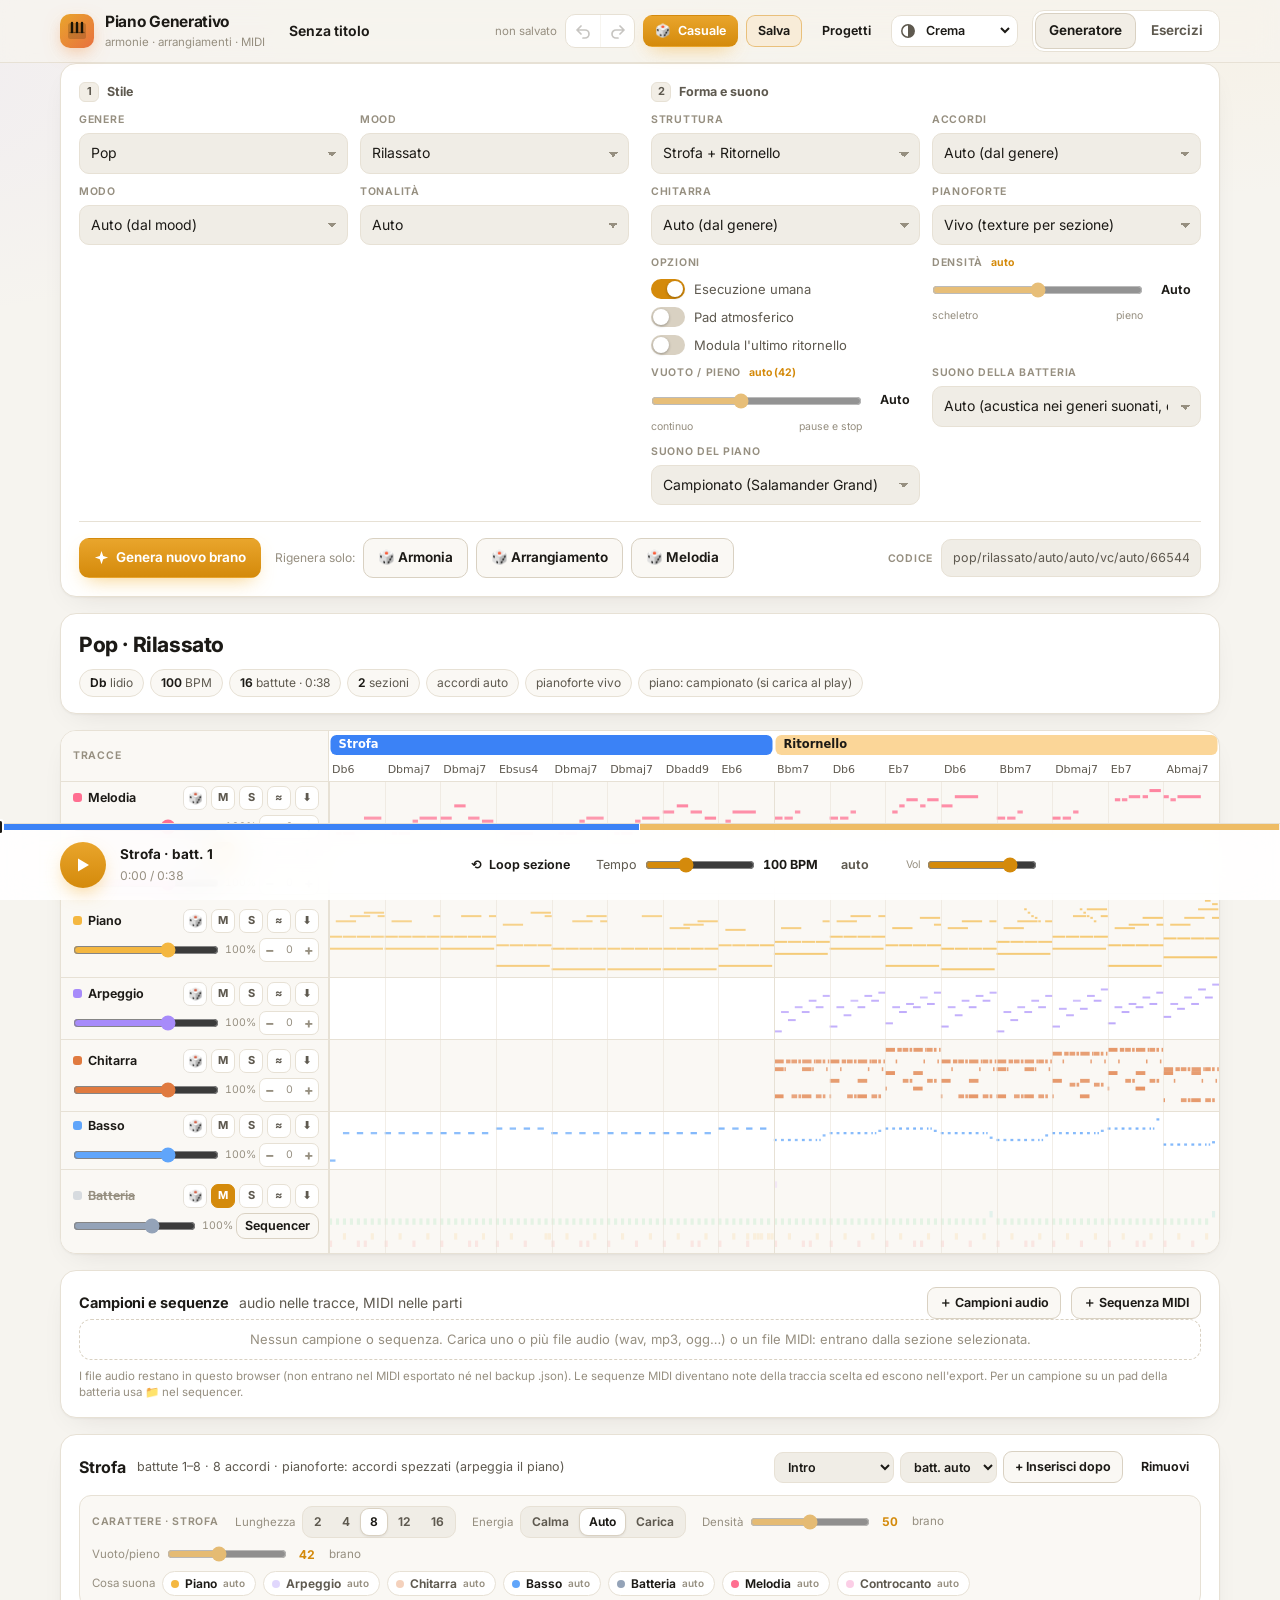
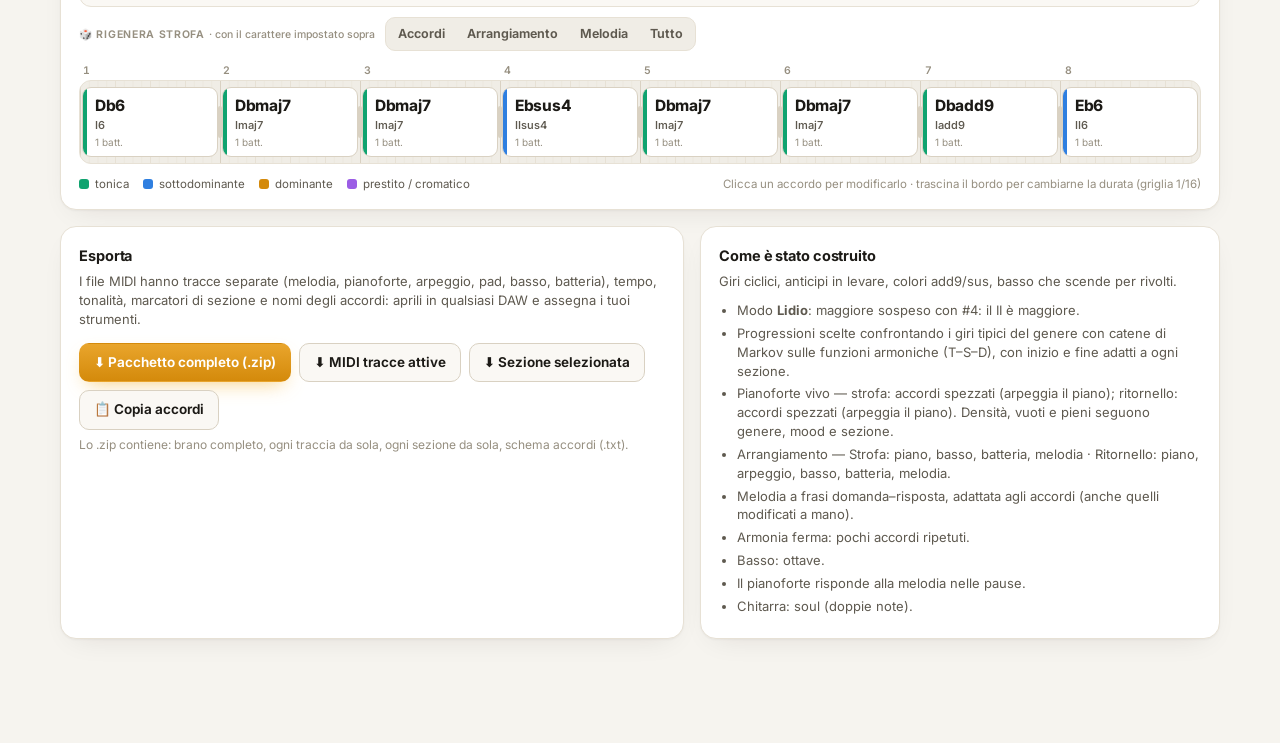
==== commit b37503db: "Batteria: niente buchi e respiro in automatico, dinamica degli hi-hat più naturale, meno effetti - l" ====
--- a/piano/index.html
+++ b/piano/index.html
@@ -1503,12 +1503,14 @@
   const dmT=sec.densMul||1,tex=dmT<.6?'sustain':dmT<.8?sp.calm:dmT>1.4?sp.busy:R[0]<(busyP==null?.4:busyP)?sp.busy:sp.calm;
   const C=(o.secCfg||{})[t]||{},dm=sec.densMul||1;
   const space=spaceValue(o,C,clamp((G.space||.3)*.6+M.space*.6,0,1));
+  // buchi e respiro solo se il vuoto/pieno è stato scelto (brano o sezione), mai in automatico
+  const spaceSet=(C&&(C.spaceV!=null||C.space!=null))||(o.spaceV!=null&&o.spaceV!=='auto')||o.space!=null;
   const dens=clamp((.22+e*.55+(M.dens-.5)*.45+(G.dens||0)-space*.25)*dm,.05,1);
   // vuoto/pieno: più è alto, più le battute alternano pieno e quasi vuoto
   // vuoto/pieno: le battute non spariscono; respirano dentro (pause su alcuni battiti, ciclo di 2 battute)
   const shape=t==='pre'?[.6,.75,.9,1]:R[2]<space+.15?[1,1-.35*space,1,1-.3*space]:[1,1,1,1];
   const BR=[[1,1,1,.15,1,1,.6,0],[1,1,1,1,1,.5,0,0],[1,.25,1,.25,1,.25,1,0],[.5,.8,1,1,1,1,.4,.1],[1,1,.3,1,1,1,.3,0],[1,1,0,.6,1,1,1,0]];
-  const bp=t==='pre'||space<.4?null:BR[Math.floor(R[1]*BR.length)],bAmt=clamp((space-.35)*1.6,0,1)*(t==='chorus'?.75:1);
+  const bp=t==='pre'||space<.4||!spaceSet?null:BR[Math.floor(R[1]*BR.length)],bAmt=clamp((space-.35)*1.6,0,1)*(t==='chorus'?.75:1);
   const p={tex,dens,shape,space,breath:bp?BR.indexOf(bp):-1,br:bp?(b,beat)=>clamp(1-(1-bp[(b%2)*4+Math.min(3,Math.floor(beat+1e-6))])*bAmt,0,1):null};
   p.mel=t!=='intro'&&t!=='outro'&&!(t==='special'&&R[3]<.5);
   const ap=clamp(G.arpOn+M.arp+({intro:.1,verse:-.2,pre:.25,chorus:.3,bridge:.2,special:.2,outro:.05,loop:.15}[t]||0),0,.95);
@@ -1535,7 +1537,7 @@
   p.cm=e>=EN.cm;if(LY.cm!=null)p.cm=LY.cm;
   if(LY.gtr!=null)p.gtr=LY.gtr&&ctx.gtrOn||LY.gtr===true;if(p.gtr&&!p.gtrStyle)p.gtrStyle=ctx.sty.gtr.main;
   if(p.gtr&&RHYTHM_KINDS.has(GTR_STY[p.gtrStyle].kind)&&o.pianoStyle!=='classic'&&p.tex!=='sustain'){p.tex=BUSY[sp.calm]<=1.4?sp.calm:'sustain';p.dens*=.85;}
-  p.gaps=planGaps(sec,G,ctx.gid,r,space,p.drums!=null&&!!G.drums);
+  p.gaps=spaceSet?planGaps(sec,G,ctx.gid,r,space,p.drums!=null&&!!G.drums):[];
   return p;
 }
 
@@ -1984,8 +1986,8 @@
   const hit=(tt,pad,v,dd,man)=>{if(G2[pad]&&!man)return;const k=(PD[pad]!=null?PD[pad]:1);
     if(k<.98&&pad!==9&&pad!==8&&pad!==0&&pad!==1&&r()>k)return;
     L.drums.push({t:tt,d:dd||.12,n:kit.notes[pad],pad,v:clamp(Math.round(v*E.dyn(tt)),12,127)});};
-  const VX={X:112,x:90,o:52};
-  const vel=(ch,pad)=>(VX[ch]||84)*(.86+.16*e)+(pad===3||pad===5?-6:0)+(hum?(r()+r()-1)*5*hum:0);
+  const VX={X:112,x:90,o:52},VH={X:92,x:76,o:54};
+  const vel=(ch,pad)=>((pad===3||pad===5||pad===4?VH:VX)[ch]||84)*(.86+.16*e)+(hum?(r()+r()-1)*5*hum:0);
   const sw=S.sw!=null?S.sw:Math.min(.6,(G.swing||0)*1.2),swD=i=>g===16&&i%2===1?sw*.0833:0;
   const lr=rngFrom(d.lickSeed+hashStr(t)),fam=d.fam,lick=pick(lr,GLICK[fam]);
   const intro=t==='intro',bridgeHalf=(t==='bridge'||t==='special')&&lr()<.5;
@@ -2033,8 +2035,8 @@
   for(const pd in G2){const steps=G2[pd];if(!steps)continue;for(let b=0;b<sec.bars;b++){const bs=sec.startBeat+b*4,o=steps.length>16&&drumKind(b,sec.bars)==='B'?16:0;
     for(let i=0;i<16;i++){const v=steps[o+i];if(!(v>0))continue;const n=Math.floor(v/1000)+1,vv=v%1000,t0=bs+i/4+(i%2?sw*.0833:0)+jit();
       for(let q=0;q<n;q++)hit(t0+q*.25/n,+pd,n>1?vv*(.6+.4*q/(n-1)):vv,+pd===9?1:.12,true);}}}
-  if(riseTo&&e>=.3)hit(sec.startBeat+(sec.bars-1)*4+(fillLen>=2?2:3),9,60+e*20,fillLen>=2?2:1);
-  if(sec.type==='chorus'&&sec.prev&&['trap','afrorage','cinematic','triphop','drill'].includes(G.drums))hit(sec.startBeat,9,88,.6);
+  // riser solo prima di un ritornello, quando la sezione è già piena
+  if(riseTo&&nx.type==='chorus'&&lev>=2)hit(sec.startBeat+(sec.bars-1)*4+2,9,55+e*15,2);
 }
 
 /* =====================================================================
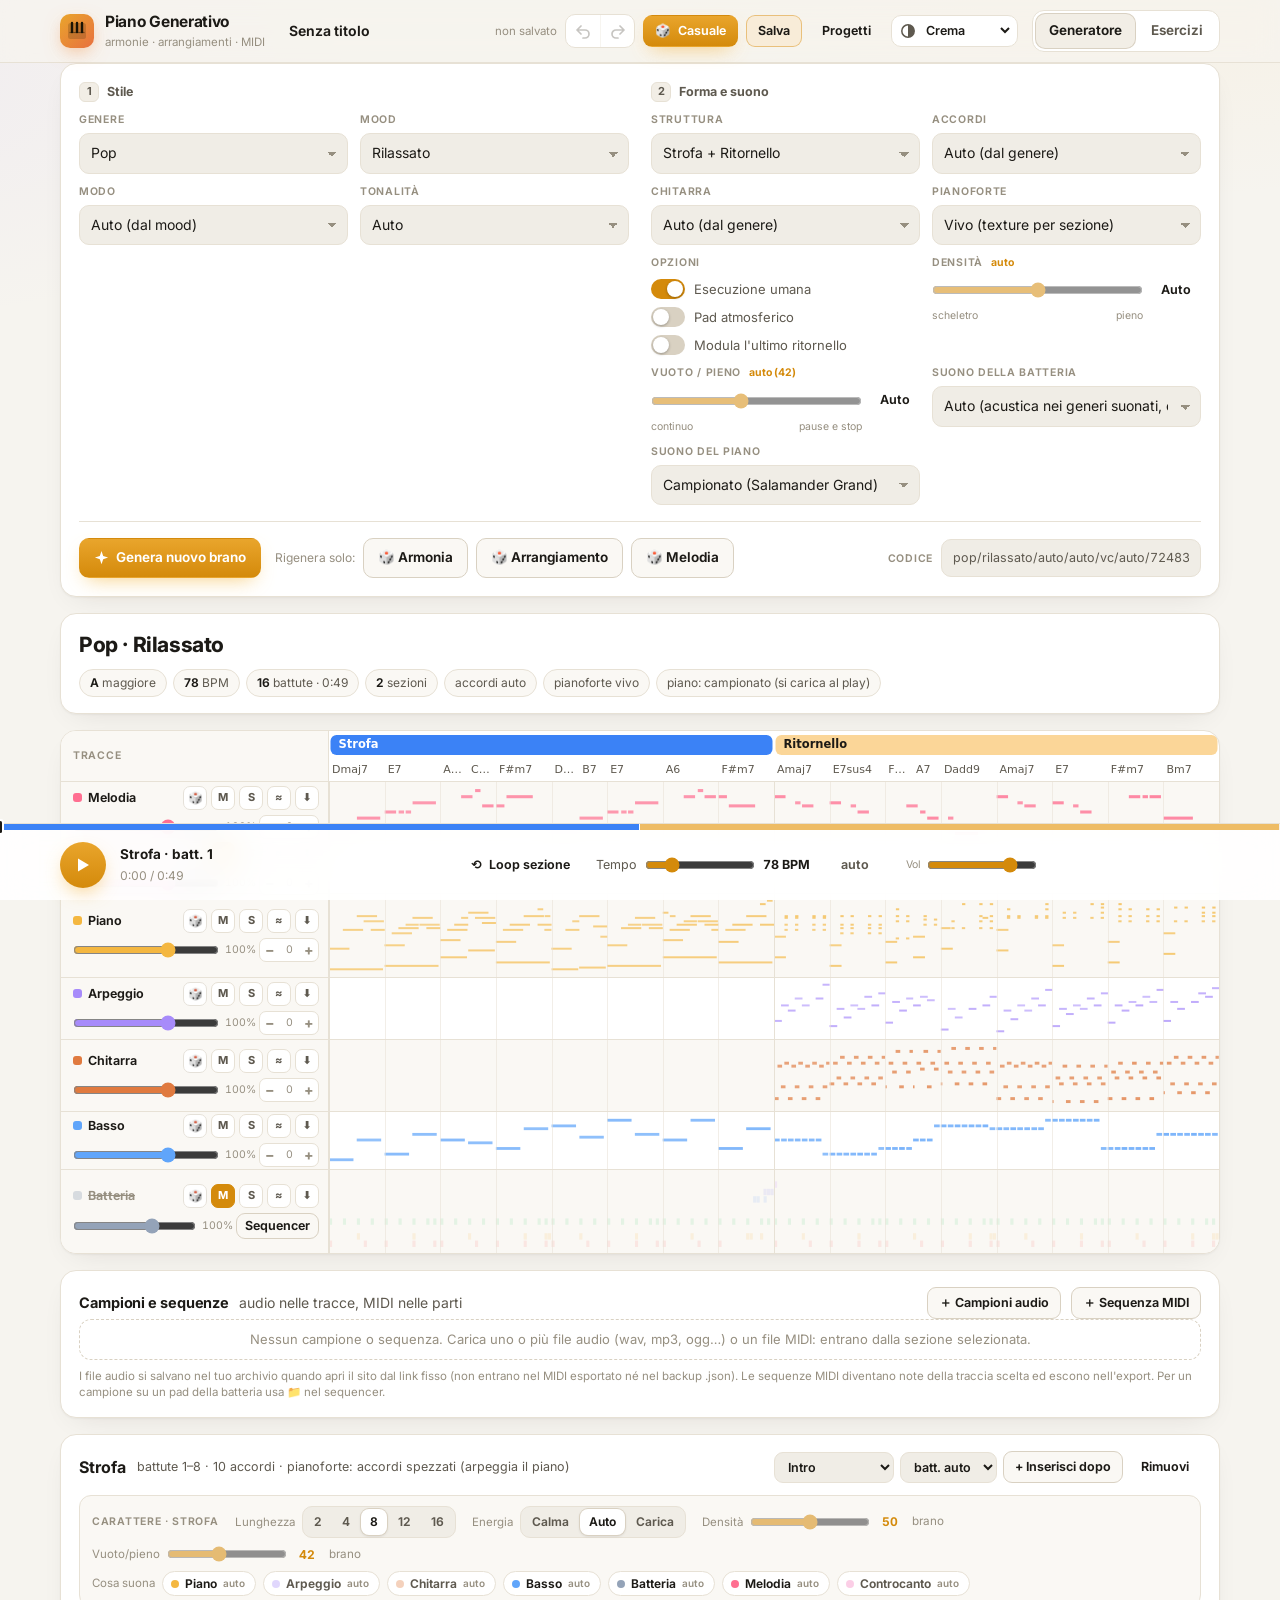
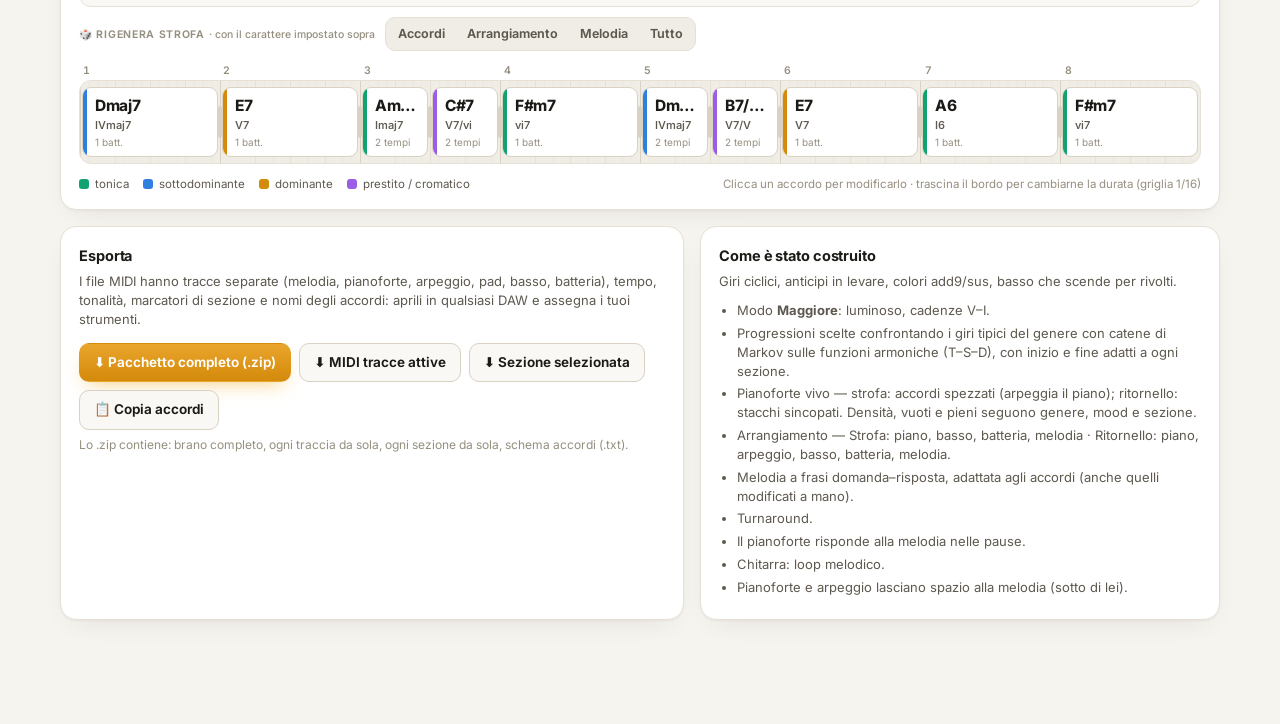
==== commit b25c684a: "Campioni audio salvati nell'archivio del tuo account - i file audio delle clip e dei pad vanno nell'" ====
--- a/piano/index.html
+++ b/piano/index.html
@@ -17,14 +17,14 @@
   --r:16px;--r2:11px;--ease:cubic-bezier(.2,.7,.2,1);--glow1:rgba(244,183,64,.08);--glow2:rgba(167,139,250,.07);
 }
 /* Crema: chiaro caldo (predefinito) */
-:root,[data-theme=crema]{
+:root,[data-skin=crema]{
   --bg:#f6f4ef;--bg2:#f0ede6;--panel:#ffffff;--panel2:#faf8f4;--panel3:#f2eee6;--line:#e7e1d5;--line2:#d9d1c2;
   --tx:#1c1a16;--tx2:#5e594f;--tx3:#968f80;--acc:#d48a0b;--acc2:#e9a52c;--acc3:#e8703f;--ink:#fff;
   --f-T:#10a36f;--f-S:#2f7fe0;--f-D:#d48a0b;--f-B:#9b5de5;
   --shadow:0 1px 2px rgba(30,20,0,.04),0 10px 30px -14px rgba(30,20,0,.12);--shadow-pop:0 24px 60px -14px rgba(30,20,0,.25),0 0 0 1px var(--line2);
   color-scheme:light}
 /* Bianco: chiaro neutro, accento indaco */
-[data-theme=bianco]{
+[data-skin=bianco]{
   --bg:#f5f6f8;--bg2:#eef0f3;--panel:#ffffff;--panel2:#f8f9fb;--panel3:#eff1f5;--line:#e3e6ec;--line2:#d2d7e0;
   --tx:#15171c;--tx2:#545b68;--tx3:#8d94a2;--acc:#5b5bd6;--acc2:#7c7cf0;--acc3:#c05bd6;--ink:#fff;
   --f-T:#0e9f6e;--f-S:#2f7fe0;--f-D:#e08a0b;--f-B:#a855f7;--c-piano:#5b5bd6;--s-chorus:#7c7cf0;--s-loop:#7c7cf0;
@@ -32,7 +32,7 @@
   --shadow:0 1px 2px rgba(10,20,40,.04),0 10px 30px -14px rgba(10,20,40,.12);--shadow-pop:0 24px 60px -14px rgba(10,20,40,.22),0 0 0 1px var(--line2);
   color-scheme:light}
 /* Salvia: verde chiaro e morbido */
-[data-theme=salvia]{
+[data-skin=salvia]{
   --bg:#eef2ec;--bg2:#e6ece3;--panel:#fbfcfa;--panel2:#f3f6f1;--panel3:#e9eee6;--line:#d9e1d4;--line2:#c6d1c0;
   --tx:#1b2419;--tx2:#4f5c4b;--tx3:#859181;--acc:#3f8f5f;--acc2:#5aab79;--acc3:#c7953a;--ink:#fff;
   --f-T:#2f8f5a;--f-S:#3b7fc4;--f-D:#c7863a;--f-B:#9b6bc4;--c-piano:#c7953a;--s-chorus:#c7953a;--s-loop:#c7953a;
@@ -40,7 +40,7 @@
   --shadow:0 1px 2px rgba(20,40,20,.04),0 10px 30px -14px rgba(20,40,20,.13);--shadow-pop:0 24px 60px -14px rgba(20,40,20,.22),0 0 0 1px var(--line2);
   color-scheme:light}
 /* Tramonto: chiaro rosato */
-[data-theme=tramonto]{
+[data-skin=tramonto]{
   --bg:#f8f1ee;--bg2:#f2e8e3;--panel:#fffcfa;--panel2:#fbf5f2;--panel3:#f4ebe6;--line:#ecdcd4;--line2:#dfc9bf;
   --tx:#2a1c18;--tx2:#6a5149;--tx3:#a38a81;--acc:#d9603b;--acc2:#ee8059;--acc3:#c2417a;--ink:#fff;
   --f-T:#1f9a72;--f-S:#3e7fd0;--f-D:#d9603b;--f-B:#a34fc2;--c-piano:#d9603b;--s-chorus:#ee8059;--s-loop:#ee8059;
@@ -48,7 +48,7 @@
   --shadow:0 1px 2px rgba(40,15,5,.04),0 10px 30px -14px rgba(40,15,5,.14);--shadow-pop:0 24px 60px -14px rgba(40,15,5,.24),0 0 0 1px var(--line2);
   color-scheme:light}
 /* Grafite: scuro morbido, non nero */
-[data-theme=grafite]{
+[data-skin=grafite]{
   --bg:#26292f;--bg2:#2c3037;--panel:#30343c;--panel2:#363b44;--panel3:#3d424c;--line:#434955;--line2:#525a68;
   --tx:#eef0f4;--tx2:#b7bdc9;--tx3:#8a92a1;--acc:#f2b84b;--acc2:#ffd27a;--acc3:#ff9566;--ink:#1b1405;
   --f-T:#4fd6a4;--f-S:#7ab4ff;--f-D:#f2b84b;--f-B:#c69cff;
@@ -56,17 +56,22 @@
   --shadow:0 1px 0 rgba(255,255,255,.04) inset,0 10px 30px -12px rgba(0,0,0,.4);--shadow-pop:0 24px 60px -12px rgba(0,0,0,.5),0 0 0 1px var(--line2);
   color-scheme:dark}
 /* Notte: scuro profondo */
-[data-theme=notte]{
+[data-skin=notte]{
   --bg:#0a0b0f;--bg2:#0f1117;--panel:#13161d;--panel2:#191c25;--panel3:#1f2330;--line:#232837;--line2:#2f3546;
   --tx:#eceef4;--tx2:#a3aabb;--tx3:#6a7184;--acc:#f4b740;--acc2:#ffd27a;--acc3:#ff8a5b;--ink:#1b1405;
   --f-T:#34d399;--f-S:#60a5fa;--f-D:#f59e0b;--f-B:#c084fc;
   --shadow:0 1px 0 rgba(255,255,255,.035) inset,0 10px 30px -12px rgba(0,0,0,.55);--shadow-pop:0 24px 60px -12px rgba(0,0,0,.6),0 0 0 1px var(--line2);
   color-scheme:dark}
-@media (prefers-color-scheme:dark){:root:not([data-theme]){
+@media (prefers-color-scheme:dark){:root:not([data-skin]):not([data-theme=light]){
   --bg:#26292f;--bg2:#2c3037;--panel:#30343c;--panel2:#363b44;--panel3:#3d424c;--line:#434955;--line2:#525a68;
   --tx:#eef0f4;--tx2:#b7bdc9;--tx3:#8a92a1;--acc:#f2b84b;--acc2:#ffd27a;--acc3:#ff9566;--ink:#1b1405;
   --f-T:#4fd6a4;--f-S:#7ab4ff;--f-D:#f2b84b;--f-B:#c69cff;
   --shadow:0 1px 0 rgba(255,255,255,.04) inset,0 10px 30px -12px rgba(0,0,0,.4);--shadow-pop:0 24px 60px -12px rgba(0,0,0,.5),0 0 0 1px var(--line2);color-scheme:dark}}
+:root[data-theme=dark]:not([data-skin]){
+  --bg:#26292f;--bg2:#2c3037;--panel:#30343c;--panel2:#363b44;--panel3:#3d424c;--line:#434955;--line2:#525a68;
+  --tx:#eef0f4;--tx2:#b7bdc9;--tx3:#8a92a1;--acc:#f2b84b;--acc2:#ffd27a;--acc3:#ff9566;--ink:#1b1405;
+  --f-T:#4fd6a4;--f-S:#7ab4ff;--f-D:#f2b84b;--f-B:#c69cff;
+  --shadow:0 1px 0 rgba(255,255,255,.04) inset,0 10px 30px -12px rgba(0,0,0,.4);--shadow-pop:0 24px 60px -12px rgba(0,0,0,.5),0 0 0 1px var(--line2);color-scheme:dark}
 /* ===================== Base ===================== */
 *{box-sizing:border-box;margin:0}
 html{-webkit-text-size-adjust:100%;background:var(--bg)}
@@ -509,6 +514,8 @@
 .proj .hist,#btnRandom{flex:none}
 @media (max-width:700px){.proj{flex-wrap:wrap;row-gap:6px}}
 
+.okmsg,.warnmsg{font-size:12.5px;padding:9px 12px;border-radius:10px;margin:8px 0}.okmsg{background:color-mix(in srgb,var(--ok) 14%,var(--panel));color:var(--tx)}.warnmsg{background:color-mix(in srgb,var(--acc) 16%,var(--panel));color:var(--tx)}
+
 </style>
 </head>
 <body>
@@ -589,7 +596,7 @@
       <button class="btn sm" id="smpMidi" title="Un file .mid: le note entrano in una traccia">＋ Sequenza MIDI</button>
       <input type="file" id="smpAudioF" accept="audio/*" multiple hidden><input type="file" id="smpMidiF" accept=".mid,.midi,audio/midi" hidden><input type="file" id="padSmpF" accept="audio/*" hidden></div>
     <div id="smpList"></div>
-    <p class="dim" style="font-size:11.5px;margin-top:8px">I file audio restano in questo browser (non entrano nel MIDI esportato né nel backup .json). Le sequenze MIDI diventano note della traccia scelta ed escono nell'export. Per un campione su un pad della batteria usa 📁 nel sequencer.</p>
+    <p class="dim" style="font-size:11.5px;margin-top:8px">I file audio si salvano nel tuo archivio quando apri il sito dal link fisso (non entrano nel MIDI esportato né nel backup .json). Le sequenze MIDI diventano note della traccia scelta ed escono nell'export. Per un campione su un pad della batteria usa 📁 nel sequencer.</p>
   </section>
 
   <section class="panel secpanel">
@@ -2824,6 +2831,20 @@
 const $=s=>document.querySelector(s),$$=s=>[...document.querySelectorAll(s)];
 const LS={get(k,d){try{const v=localStorage.getItem(k);return v==null?d:JSON.parse(v);}catch(e){return d;}},
           set(k,v){try{localStorage.setItem(k,JSON.stringify(v));}catch(e){}}};
+const bootHadLocal=!!LS.get('pg_current',null);
+const Cloud={ready:false,list:[],col:null,dl:null,_t:null,_last:null,
+  save(id,body){if(!this.col)return;this.col.doc(id).set(body).catch(e=>{if(e&&e.code==='invalid_argument')toast('Progetto troppo grande per l\'archivio: fai anche un backup .json');});},
+  remove(id){if(this.col)this.col.doc(id).delete().catch(()=>{});},
+  // audio: a pezzi da ~180 KB in data/users/<id>/samples/<campione>/<n>
+  smpCol(id){return this.col.doc('samples').collection(id);},
+  async putSample(id,name,type,buf){if(!this.col)return false;if(buf.byteLength>12e6){toast(`“${name}” è troppo grande per l'archivio (oltre 12 MB): resta solo in questo browser`);return false;}
+    const u8=new Uint8Array(buf),CH=180000,n=Math.ceil(u8.length/CH),c=this.smpCol(id);
+    try{for(let k=0;k<n;k++){let s='';const part=u8.subarray(k*CH,(k+1)*CH);for(let i=0;i<part.length;i+=8192)s+=String.fromCharCode.apply(null,part.subarray(i,i+8192));
+        await c.doc('p'+k).set({name,type,k,n,b64:btoa(s)});}return true;}catch(e){toast('Archivio pieno o non raggiungibile: il campione resta solo in questo browser');return false;}},
+  async getSample(id){if(!this.col)return null;try{const snap=await this.smpCol(id).get();const ps=snap.docs.map(d=>d.data()).filter(Boolean).sort((x,y)=>x.k-y.k);
+      if(!ps.length||ps.length!==ps[0].n)return null;const bins=ps.map(p=>{const s=atob(p.b64),u=new Uint8Array(s.length);for(let i=0;i<s.length;i++)u[i]=s.charCodeAt(i);return u;});
+      const out=new Uint8Array(bins.reduce((q,b)=>q+b.length,0));let o=0;bins.forEach(b=>{out.set(b,o);o+=b.length;});return{name:ps[0].name,type:ps[0].type,data:out.buffer};}catch(e){return null;}},
+  saveCurrent(json){if(!this.col||json===this._last)return;clearTimeout(this._t);this._t=setTimeout(()=>{this._last=json;this.col.doc('current').set({date:Date.now(),state:JSON.parse(json)}).catch(()=>{});},4000);}};
 const rndSeed=()=>1+Math.floor(Math.random()*99998);
 const fmtTime=s=>{s=Math.max(0,Math.round(s));return Math.floor(s/60)+':'+String(s%60).padStart(2,'0');};
 function toast(msg){const t=$('#toast');t.textContent=msg;t.classList.add('show');clearTimeout(t._h);t._h=setTimeout(()=>t.classList.remove('show'),2000);}
@@ -3419,6 +3440,9 @@
 const slug=s=>s.normalize('NFD').replace(/[̀-ͯ]/g,'').replace(/#/g,'s').replace(/[^A-Za-z0-9]+/g,'-').replace(/^-|-$/g,'');
 const baseName=()=>{const s=St.song;return slug(`${GENRES[s.genre].n} ${MOODS[s.mood].n} ${s.keyName} ${MODES[s.mode].n} ${curBpm()}bpm`);};
 function download(name,data,type){
+  if(Cloud.dl){const ext=name.split('.').pop().toLowerCase();let fn=name,d=data;
+    if(!['zip','json','txt','csv','md','html','pdf'].includes(ext)){d=makeZip([{name,data:typeof data==='string'?new TextEncoder().encode(data):data}]);fn=name+'.zip';}
+    Cloud.dl.save({filename:fn,data:d}).then(()=>toast('Salvato: '+fn)).catch(e=>{if(e&&e.code!=='declined')toast('Download non riuscito: '+((e&&e.message)||'riprova'));});return;}
   const a=document.createElement('a');a.href=URL.createObjectURL(new Blob([data],{type}));a.download=name;
   document.body.append(a);a.click();a.remove();setTimeout(()=>URL.revokeObjectURL(a.href),5000);toast('Scaricato: '+name);}
 const allLayers=()=>lanes().map(l=>l.id);
@@ -3461,7 +3485,7 @@
 function track(){
   const cur=snapState();
   if(H.last&&cur!==H.last&&!H.restoring){H.undo.push(H.last);if(H.undo.length>200)H.undo.shift();H.redo=[];}
-  H.last=cur;LS.set('pg_current',JSON.parse(cur));updHist();
+  H.last=cur;LS.set('pg_current',JSON.parse(cur));updHist();Cloud.saveCurrent(cur);
 }
 function updHist(){
   $('#undo').disabled=!H.undo.length;$('#redo').disabled=!H.redo.length;
@@ -3482,13 +3506,16 @@
 $('#undo').onclick=undo;$('#redo').onclick=redo;
 
 /* ---------------- Progetti ---------------- */
-const projects=()=>LS.get('pg_projects',[]);
+const projects=()=>Cloud.ready?Cloud.list.slice():LS.get('pg_projects',[]);
+// scrive la lista: nel browser e, se disponibile, nell'archivio permanente del tuo account
+function setProjects(list,{put=[],del=[]}={}){LS.set('pg_projects',list);if(!Cloud.ready)return;Cloud.list=list.slice();
+  put.forEach(id=>{const p=list.find(x=>x.id===id);if(p)Cloud.save(p.id,{name:p.name,date:p.date,state:p.state});});del.forEach(id=>Cloud.remove(id));}
 const saveMeta=()=>LS.set('pg_meta',{projId:St.projId,savedSnap:St.savedSnap});
 function writeProject(asNew,name){
   const list=projects(),now=Date.now();if(name)St.name=name;$('#projName').value=St.name;track();const state=JSON.parse(H.last);
   if(asNew||!St.projId||!list.some(p=>p.id===St.projId)){St.projId='p'+now.toString(36);list.unshift({id:St.projId,name:St.name,date:now,state});}
   else{const p=list.find(p=>p.id===St.projId);Object.assign(p,{name:St.name,date:now,state});}
-  LS.set('pg_projects',list);St.savedSnap=H.last;saveMeta();updHist();toast(`Progetto “${St.name}” salvato`);
+  setProjects(list,{put:[St.projId]});St.savedSnap=H.last;saveMeta();updHist();toast(`Progetto “${St.name}” salvato`+(Cloud.ready?' nel tuo archivio':''));
 }
 const esc=t=>String(t).replace(/&/g,'&amp;').replace(/</g,'&lt;').replace(/"/g,'&quot;');
 function ask(title,html,buttons){
@@ -3534,12 +3561,13 @@
       <button class="btn sm" data-open="${p.id}">Apri</button><button class="btn sm ghost danger" data-del="${p.id}">Elimina</button></div>`).join(''):'<div class="empty">Nessun progetto salvato. Dai un nome al brano e premi Salva.</div>'}</div>
     <div class="mrow"><button class="btn" id="mNew">+ Nuovo progetto</button><span class="spacer"></span>
       <button class="btn ghost" id="mExp" title="Solo il brano aperto">⬇ Brano .json</button><button class="btn" id="mBak" ${list.length?'':'disabled'} title="Tutti i progetti in un file">⬇ Backup di tutti</button><button class="btn ghost" id="mImp" title="Un brano o un backup completo">⬆ Importa</button><input type="file" id="mFile" accept=".json,application/json" hidden></div>
+    ${Cloud.ready?'<p class="okmsg">☁ I progetti sono salvati nel tuo archivio personale: restano anche se chiudi, ricarichi o aggiorni il sito.</p>':'<p class="warnmsg">⚠ Qui i progetti stanno solo nella memoria del browser, che alcuni visori cancellano dopo pochi minuti. Apri il sito dal suo link fisso per salvarli in modo permanente, oppure fai spesso “Backup di tutti”.</p>'}
     <p class="dim" style="font-size:12px">I progetti vivono nella memoria del browser <b>legata all'indirizzo da cui apri il file</b>: se apri una nuova versione da un altro percorso (o in un'altra app/browser) la lista riparte vuota. Prima di passare a una versione nuova fai <b>Backup di tutti</b>, poi nella nuova versione usa <b>Importa</b>.</p>`;
   $('#mSave').onclick=()=>saveProject();
   const sn=$('#mSaveNew');if(sn)sn.onclick=()=>ask('Salva come nuovo progetto',`<div class="mrow"><input type="text" id="askName" value="${esc(St.name+' (2)')}" placeholder="Nome del nuovo progetto"></div>`,
     [{label:'Annulla',cls:'ghost'},{label:'Salva come nuovo',cls:'primary',fn:()=>writeProject(true,($('#askName').value||'').trim()||St.name+' (2)')}]);
   $$('#mBody [data-open]').forEach(b=>b.onclick=()=>openProject(b.dataset.open));
-  $$('#mBody [data-del]').forEach(b=>b.onclick=()=>{if(b.dataset.sure){LS.set('pg_projects',projects().filter(p=>p.id!==b.dataset.del));
+  $$('#mBody [data-del]').forEach(b=>b.onclick=()=>{if(b.dataset.sure){setProjects(projects().filter(p=>p.id!==b.dataset.del),{del:[b.dataset.del]});
       if(St.projId===b.dataset.del){St.projId=null;St.savedSnap=null;saveMeta();updHist();}renderProjects();}else{b.dataset.sure=1;b.textContent='Sicuro?';}});
   $('#mNew').onclick=()=>newProject();
   $('#mExp').onclick=()=>download(slug(St.name||'progetto')+'.pianogen.json',JSON.stringify({app:'piano-generativo',v:1,name:St.name,state:JSON.parse(H.last)},null,1),'application/json');
@@ -3548,7 +3576,7 @@
   $('#mFile').onchange=e=>{const f=e.target.files[0];if(!f)return;if(isDirty()&&!e.target._ok){guard(()=>{e.target._ok=1;e.target.onchange(e);});return;}e.target._ok=0;const rd=new FileReader();rd.onload=()=>{try{const d=JSON.parse(rd.result);
       // backup completo: unisce i progetti (quelli già presenti con lo stesso id restano, quelli nuovi si aggiungono)
       if(d.backup&&Array.isArray(d.projects)){const cur=projects(),ids=new Set(cur.map(x=>x.id)),add=d.projects.filter(x=>x&&x.id&&x.state&&x.state.opts&&!ids.has(x.id));
-        LS.set('pg_projects',cur.concat(add).sort((x,y)=>(y.date||0)-(x.date||0)));renderProjects();toast(add.length?`${add.length} progetti ripristinati`:'Nessun progetto nuovo nel backup');return;}
+        setProjects(cur.concat(add).sort((x,y)=>(y.date||0)-(x.date||0)),{put:add.map(x=>x.id)});renderProjects();toast(add.length?`${add.length} progetti ripristinati`:'Nessun progetto nuovo nel backup');return;}
       const st=d.state||d;
       if(!st.opts||!st.seeds)throw 0;H.undo.push(H.last);H.redo=[];St.projId=null;St.savedSnap=null;restore(JSON.stringify({...st,name:d.name||st.name||'Importato'}));closeModal();toast('Progetto importato');}
     catch(err){toast('File non valido');}};rd.readAsText(f);};
@@ -3560,7 +3588,7 @@
 $('#projName').addEventListener('change',e=>{St.name=e.target.value.trim()||'Senza titolo';e.target.value=St.name;track();});
 
 /* ---------------- Tema ---------------- */
-function setTheme(t){if(t==='auto')delete document.documentElement.dataset.theme;else document.documentElement.dataset.theme=t;LS.set('pg_theme',t);$('#theme').value=t;
+function setTheme(t){if(t==='auto')delete document.documentElement.dataset.skin;else document.documentElement.dataset.skin=t;LS.set('pg_theme',t);$('#theme').value=t;
   if(St.song){drawArr();renderPads();}}
 $('#theme').onchange=e=>setTheme(e.target.value);
 setTheme(LS.get('pg_theme','crema'));
@@ -3581,12 +3609,19 @@
 async function ensureSamples(){
   const ids=new Set([...(St.clips||[]).map(c=>c.sid),...Object.values(St.padSmp||{})]);
   for(const id of ids){if(Synth.hasSample(id)||smpLoading.has(id))continue;smpLoading.add(id);
-    try{const rec=await IDB.get(id);if(rec&&rec.data){await Synth.loadSample(id,rec.data);}}catch(e){}smpLoading.delete(id);}
+    try{let rec=await IDB.get(id).catch(()=>null);
+      // non è nel browser: si prende dall'archivio
+      if(!(rec&&rec.data)&&Cloud.ready){rec=await Cloud.getSample(id);if(rec)IDB.put(id,{name:rec.name,type:rec.type,data:rec.data}).catch(()=>{});}
+      if(rec&&rec.data){await Synth.loadSample(id,rec.data);}
+      // era solo nel browser: lo copia nell'archivio
+      if(rec&&rec.data&&Cloud.ready&&!rec._fromCloud){Cloud.smpCol(id).doc('p0').get().then(s=>{if(!s.exists)Cloud.putSample(id,rec.name||id,rec.type||'',rec.data.slice(0));}).catch(()=>{});}
+    }catch(e){}smpLoading.delete(id);}
   renderSamples();drawArr();
 }
 async function addSampleFile(f){
   const data=await f.arrayBuffer(),id='s'+Date.now().toString(36)+Math.floor(Math.random()*1e4).toString(36);
-  await Synth.loadSample(id,data);await IDB.put(id,{name:f.name,type:f.type,data}).catch(()=>toast('Memoria del browser piena: il campione vale solo per questa sessione'));
+  await Synth.loadSample(id,data);await IDB.put(id,{name:f.name,type:f.type,data}).catch(()=>{});
+  if(Cloud.ready)Cloud.putSample(id,f.name,f.type,data.slice(0)).then(ok=>{if(ok)toast(`“${f.name}” salvato nel tuo archivio`);});
   return{id,name:f.name.replace(/\.[^.]+$/,'')};
 }
 const curSec=()=>St.song.sections[St.sel];
@@ -3673,6 +3708,26 @@
 $('#padSmpF').onchange=async e=>{const f=e.target.files[0];e.target.value='';if(!f||padFor==null)return;Synth.init();
   try{const s=await addSampleFile(f);St.padSmp={...St.padSmp,[padFor]:s.id};St.padSmpName={...St.padSmpName,[padFor]:s.name};renderPads();track();
     hitPad(padFor,0,Synth.now()+.02,110);toast(`Pad ${padFor+1}: “${s.name}”`);}catch(err){toast('File audio non leggibile');}};
+
+/* ---------------- Archivio permanente ----------------
+   Aperto dal link fisso del sito, i progetti e il lavoro in corso vanno nel database del tuo account
+   (privato, sopravvive a ricariche, aggiornamenti e dispositivi). Altrove resta la memoria del browser, che alcuni visori cancellano. */
+(async()=>{try{
+  if(!window.claude||typeof window.claude.use!=='function')return;
+  const [db,user,dl]=await Promise.all([claude.use('db'),claude.use('user'),claude.use('downloads')]);
+  Cloud.dl=dl;if(!db||!user)return;const uid=await user.id();if(!uid)return;
+  Cloud.col=db.collection('data/users/'+uid);
+  const snap=await Cloud.col.get();const list=[];let cur=null;
+  snap.docs.forEach(d=>{const x=d.data();if(!x)return;if(d.id==='current')cur=x;else if(x.state&&x.state.opts)list.push({id:d.id,name:x.name,date:x.date,state:x.state});});
+  // i progetti che c'erano solo nel browser entrano nell'archivio
+  const ids=new Set(list.map(p=>p.id)),local=LS.get('pg_projects',[]).filter(p=>p&&p.id&&p.state&&!ids.has(p.id));
+  local.forEach(p=>{list.push(p);Cloud.save(p.id,{name:p.name,date:p.date,state:p.state});});
+  list.sort((x,y)=>(y.date||0)-(x.date||0));Cloud.list=list;Cloud.ready=true;LS.set('pg_projects',list);
+  // se il browser ha perso il lavoro in corso, si riprende quello dell'archivio
+  if(!bootHadLocal&&cur&&cur.state&&cur.state.opts){restore(JSON.stringify(cur.state));toast('Ripreso il lavoro in corso dal tuo archivio');}
+  else toast(list.length?`Archivio collegato: ${list.length} progetti`:'Archivio collegato: i progetti si salvano nel tuo account');
+  updHist();ensureSamples();if(!$('#modal').hidden&&$('#mTitle').textContent==='Progetti')renderProjects();
+}catch(e){}})();
 
 /* ---------------- Avvio ---------------- */
 $('#projName').value=St.name;
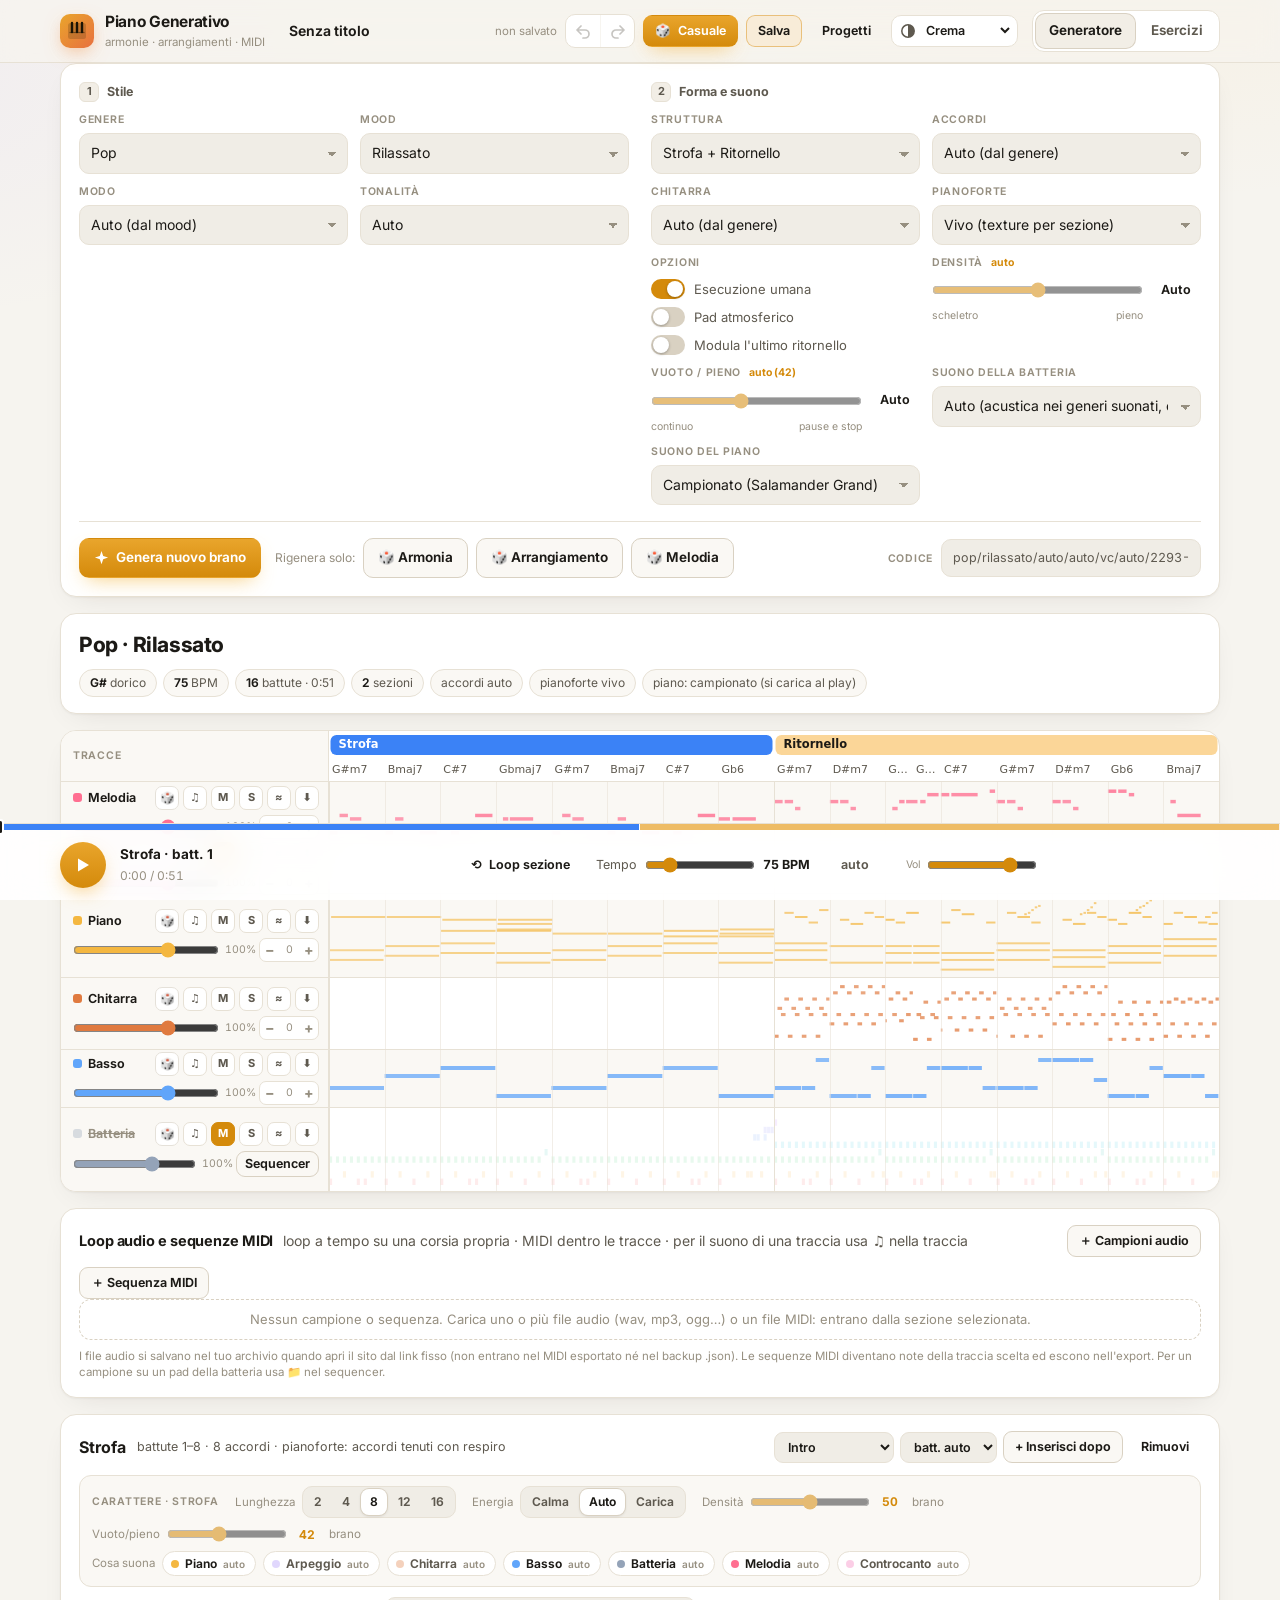
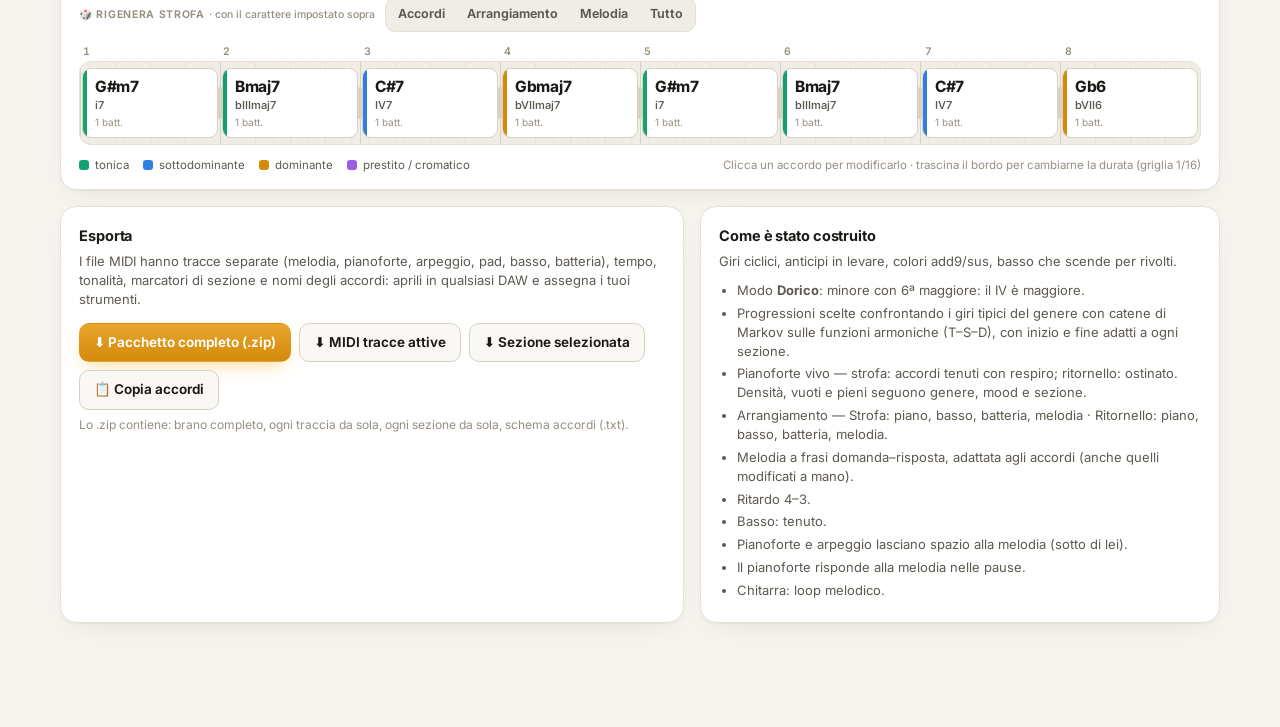
==== commit 3b2f675b: "Suono di ogni traccia: strumenti interni o i tuoi campioni - pulsante ♫ in ogni traccia: strumenti (" ====
--- a/piano/index.html
+++ b/piano/index.html
@@ -516,6 +516,8 @@
 
 .okmsg,.warnmsg{font-size:12.5px;padding:9px 12px;border-radius:10px;margin:8px 0}.okmsg{background:color-mix(in srgb,var(--ok) 14%,var(--panel));color:var(--tx)}.warnmsg{background:color-mix(in srgb,var(--acc) 16%,var(--panel));color:var(--tx)}
 
+.padsnd{display:grid;gap:6px}.psr{display:flex;align-items:center;gap:6px}.psr .pn{flex:1;font-size:12.5px;font-weight:600;min-width:0}.psr select{max-width:150px;padding:4px 22px 4px 8px;border-radius:8px;border:1px solid var(--line);background-color:var(--bg2);font-size:12px}
+
 </style>
 </head>
 <body>
@@ -591,10 +593,10 @@
   </section>
 
   <section class="panel smppanel">
-    <div class="padhead"><h3>Campioni e sequenze</h3><span class="muted">audio nelle tracce, MIDI nelle parti</span><span class="spacer"></span>
+    <div class="padhead"><h3>Loop audio e sequenze MIDI</h3><span class="muted">loop a tempo su una corsia propria · MIDI dentro le tracce · per il suono di una traccia usa ♫ nella traccia</span><span class="spacer"></span>
       <button class="btn sm" id="smpAudio" title="Uno o più file audio: entrano dalla sezione selezionata, a tempo">＋ Campioni audio</button>
       <button class="btn sm" id="smpMidi" title="Un file .mid: le note entrano in una traccia">＋ Sequenza MIDI</button>
-      <input type="file" id="smpAudioF" accept="audio/*" multiple hidden><input type="file" id="smpMidiF" accept=".mid,.midi,audio/midi" hidden><input type="file" id="padSmpF" accept="audio/*" hidden></div>
+      <input type="file" id="smpAudioF" accept="audio/*" multiple hidden><input type="file" id="smpMidiF" accept=".mid,.midi,audio/midi" hidden><input type="file" id="padSmpF" accept="audio/*" hidden><input type="file" id="sndF" accept="audio/*" hidden></div>
     <div id="smpList"></div>
     <p class="dim" style="font-size:11.5px;margin-top:8px">I file audio si salvano nel tuo archivio quando apri il sito dal link fisso (non entrano nel MIDI esportato né nel backup .json). Le sequenze MIDI diventano note della traccia scelta ed escono nell'export. Per un campione su un pad della batteria usa 📁 nel sequencer.</p>
   </section>
@@ -2810,8 +2812,13 @@
   function playSample(id,t,{dur=null,rate=1,gain=1,offset=0,layer='smp'}={}){const b=SMPB.get(id);if(!b||!A)return false;
     const src=A.createBufferSource(),g=A.createGain();src.buffer=b;src.playbackRate.value=rate;src.connect(g);g.connect(bus[layer]||bus.smp);
     g.gain.setValueAtTime(gain,t);src.start(t,Math.max(0,offset));
-    if(dur!=null){const e=t+dur;g.gain.setValueAtTime(gain,Math.max(t,e-.015));g.gain.linearRampToValueAtTime(0,e);src.stop(e+.02);}
+    if(dur!=null){const e=t+dur;g.gain.setTargetAtTime(0,e,.06);src.stop(e+.4);}
     return true;}
+  // nota fondamentale di un campione: autocorrelazione su un tratto dopo l'attacco
+  function detectRoot(id){const b=SMPB.get(id);if(!b)return null;const d=b.getChannelData(0),sr=b.sampleRate,st=Math.min(d.length-4096,Math.floor(sr*.06));if(st<0)return null;
+    const W=2048;let best=0,bl=0,e0=0;for(let i=0;i<W;i++)e0+=d[st+i]*d[st+i];if(e0<1e-4)return null;
+    for(let lag=Math.floor(sr/1000);lag<Math.floor(sr/40);lag++){let a=0;for(let i=0;i<W;i++)a+=d[st+i]*d[st+i+lag];if(a>best){best=a;bl=lag;}}
+    if(!bl||best/e0<.5)return null;return Math.round(69+12*Math.log2((sr/bl)/440));}
   const INST={piano,epiano,pluck,bass,pad,b808,gtr};
   function note(inst,n,t,d,v,layer,gl,art){init();(INST[inst]||piano)(n,t,d,v,bus[layer]||bus.ex,inst==='lead'?true:gl,art);}
   function hit(n,t,v,d){init();drum(n,t,v,bus.drums,d);}
@@ -2819,7 +2826,7 @@
   function setLayerGain(k,x){fac[k]=x;if(bus[k])bus[k].gain.value=LAYER_GAIN[k]*x;}
   function setVolume(x){init();master.gain.value=x;}
   function useSamples(on,onprog){SAMP.on=on;return on?loadSamples(onprog):Promise.resolve('off');}
-  return{useDrumSamples,get drumSampleState(){return DK.state;},loadSample,sampleDur,playSample,hasSample:id=>SMPB.has(id),setGuitarTone,init,now,note,hit,setLayerGain,setVolume,useSamples,get sampleState(){return SAMP.state;},get ctx(){return A;}};
+  return{detectRoot,useDrumSamples,get drumSampleState(){return DK.state;},loadSample,sampleDur,playSample,hasSample:id=>SMPB.has(id),setGuitarTone,init,now,note,hit,setLayerGain,setVolume,useSamples,get sampleState(){return SAMP.state;},get ctx(){return A;}};
 })();
 
 </script>
@@ -2851,14 +2858,14 @@
 
 const DEF={genre:'pop',mood:'rilassato',mode:'auto',key:'auto',structure:'vc',color:'auto',human:true,pad:false,pianoStyle:'live',modLast:false,sound:'samp',dens:'auto',spaceLvl:'auto',gtr:'auto',drumKit:'auto'};
 const St={opts:Object.assign({},DEF,LS.get('pg_opts',{})),seeds:{h:rndSeed(),a:rndSeed(),m:rndSeed()},bpm:null,song:null,ev:[],
-  mute:{},solo:null,oct:{},vol:{},padMute:{},padVol:{},padDens:{},drumGrid:{},feel:{},style:{},clips:[],padSmp:{},padSmpName:{},imports:[],secCfg:{},padSel:null,showPads:false,reseed:{L:{},S:{}},sel:0,selChord:-1,scope:'rep',loop:false,muteInit:false,layout:null,secs:null,typeOrder:null,edits:[]};
+  mute:{},solo:null,oct:{},vol:{},padMute:{},padVol:{},padDens:{},drumGrid:{},feel:{},style:{},inst:{},lib:[],clips:[],padSmp:{},padSmpName:{},imports:[],secCfg:{},padSel:null,showPads:false,reseed:{L:{},S:{}},sel:0,selChord:-1,scope:'rep',loop:false,muteInit:false,layout:null,secs:null,typeOrder:null,edits:[]};
 const VALID={genre:GENRES,mood:MOODS,mode:Object.assign({auto:1},MODES),structure:STRUCTS,color:{auto:1,triadi:1,colorati:1,settime:1,estesi:1},pianoStyle:{live:1,classic:1},sound:{samp:1,synth:1},gtr:{auto:1,on:1,off:1},drumKit:{auto:1,acoustic:1,synth:1},};
 // densità e vuoto/pieno: 'auto' o 0–100 (i vecchi valori a parole vengono convertiti)
 const numOrAuto=(v,leg)=>v==null||v==='auto'?'auto':leg[v]!=null?leg[v]:isFinite(+v)?clamp(Math.round(+v),0,100):'auto';
 St.name='Senza titolo';St.projId=null;St.savedSnap=null;
 (()=>{const cur=LS.get('pg_current',null),meta=LS.get('pg_meta',{});
   if(cur&&cur.opts&&cur.seeds){Object.assign(St,{opts:Object.assign({},DEF,cur.opts),seeds:cur.seeds,secs:cur.secs||null,typeOrder:cur.typeOrder||null,edits:cur.edits||[],
-    oct:cur.oct||{},mute:cur.mute||{},solo:cur.solo||null,bpm:cur.bpm||null,name:cur.name||'Senza titolo',muteInit:!!cur.mute,reseed:cur.reseed||{L:{},S:{}},vol:cur.vol||{},padMute:cur.padMute||{},padVol:cur.padVol||{},padDens:cur.padDens||{},drumGrid:cur.drumGrid||{},feel:cur.feel||{},style:cur.style||{},clips:cur.clips||[],padSmp:cur.padSmp||{},padSmpName:cur.padSmpName||{},imports:cur.imports||[],secCfg:cur.secCfg||{}});}
+    oct:cur.oct||{},mute:cur.mute||{},solo:cur.solo||null,bpm:cur.bpm||null,name:cur.name||'Senza titolo',muteInit:!!cur.mute,reseed:cur.reseed||{L:{},S:{}},vol:cur.vol||{},padMute:cur.padMute||{},padVol:cur.padVol||{},padDens:cur.padDens||{},drumGrid:cur.drumGrid||{},feel:cur.feel||{},style:cur.style||{},inst:cur.inst||{},lib:cur.lib||[],clips:cur.clips||[],padSmp:cur.padSmp||{},padSmpName:cur.padSmpName||{},imports:cur.imports||[],secCfg:cur.secCfg||{}});}
   St.projId=meta.projId||null;St.savedSnap=meta.savedSnap||null;})();
 for(const k in VALID)if(!(St.opts[k] in VALID[k]))St.opts[k]=DEF[k];
 St.opts.dens=numOrAuto(St.opts.dens,DENS_LEGACY);St.opts.spaceLvl=numOrAuto(St.opts.spaceLvl,SPACE_LEGACY);
@@ -2866,7 +2873,7 @@
 
 const curBpm=()=>St.bpm||St.song.bpm;
 const audible=id=>St.solo?St.solo===id:!St.mute[id];
-const instOf=l=>{const s=St.song,p=s.prog;
+const instOf=l=>{const s=St.song,p=s.prog,ch=St.inst&&St.inst[l];if(ch&&ch.b)return ch.b;
   if(l==='piano')return p.piano===4?'epiano':'piano';
   if(l==='arp')return p.arp===4?'epiano':(p.arp===24||p.arp===46)?'pluck':'piano';
   if(l==='bass')return s.bass808?'b808':'bass';
@@ -3005,6 +3012,7 @@
     return`<div class="lane-h ${audible(l.id)?'':'off'} ${LANE_H[l.id]<50?'short':''}" style="height:${LANE_H[l.id]}px">
       <span class="dot" style="background:var(--c-${l.id})"></span><span class="nm" title="${l.n}">${LANE_NAME[l.id]}</span>
       <div class="btns">${l.id==='smp'?'':`<button class="ib rg" data-rl="${l.id}" title="Rigenera ${l.n.toLowerCase()}: casuale o con uno stile scelto">🎲${St.style[l.id]?'<i class="lk">•</i>':''}</button>`}
+        ${l.id==='smp'?'':`<button class="ib ${St.inst[l.id]||(l.id==='drums'&&Object.keys(St.padSmp).length)?'on':''}" data-snd="${l.id}" title="Suono della traccia: strumenti e i tuoi campioni">♫</button>`}
         <button class="ib ${St.mute[l.id]?'on':''}" data-mute="${l.id}" title="Silenzia">M</button>
         <button class="ib ${St.solo===l.id?'on':''}" data-solo="${l.id}" title="Ascolta solo questa traccia">S</button>
         ${l.id==='smp'?`<input type="range" min="0" max="150" value="${v}" data-vol="smp" title="Volume campioni ${v}%" style="width:70px">`:`<button class="ib ${St.feel[l.id]&&Object.keys(St.feel[l.id]).length?'on':''}" data-feel="${l.id}" title="Feel: umanizzazione, swing, anticipo/ritardo">≈</button>
@@ -3013,6 +3021,7 @@
         ${l.id==='drums'?`<button class="btn sm ${St.showPads?'primary-soft':''}" data-pads style="padding:3px 8px">Sequencer</button>`:`<span class="oct ${o?'on':''}" title="Ottava"><button data-oct="${l.id}" data-d="-1">−</button><span>${o>0?'+'+o:o}</span><button data-oct="${l.id}" data-d="1">+</button></span>`}</div>`}</div>`;}).join('');
   h.querySelectorAll('[data-rl]').forEach(b=>b.onclick=e=>{e.stopPropagation();const id=b.dataset.rl;
     if(!styleOpts(id).length){reseedLayer(id);return;}openStyle(id,b);});
+  h.querySelectorAll('[data-snd]').forEach(b=>b.onclick=e=>{e.stopPropagation();openSound(b.dataset.snd,b);});
   h.querySelectorAll('[data-mute]').forEach(b=>b.onclick=()=>{const id=b.dataset.mute;St.mute[id]=!St.mute[id];renderLanes();drawArr();track();});
   h.querySelectorAll('[data-solo]').forEach(b=>b.onclick=()=>{const id=b.dataset.solo;St.solo=St.solo===id?null:id;renderLanes();drawArr();track();});
   h.querySelectorAll('[data-oct]').forEach(b=>b.onclick=()=>{const id=b.dataset.oct;St.oct[id]=clamp((St.oct[id]||0)+(+b.dataset.d),-2,2);buildEv();renderLanes();track();
@@ -3056,6 +3065,47 @@
     regen();toast(`${nm}: ${b.textContent.replace('🔒','').replace('· ora','').trim()}`);});
   const f=$('#sFree');if(f)f.onclick=()=>{const s={...St.style};delete s[id];St.style=s;close();regen();toast(`${nm}: stile libero`);};
 }
+/* ---------------- Suono di ogni traccia: strumenti interni o i tuoi campioni ---------------- */
+const BUILTIN=[['piano','Pianoforte'],['epiano','Rhodes'],['pluck','Pizzicato'],['pad','Pad'],['gtr','Chitarra'],['bass','Basso'],['b808','808']];
+// libreria: i campioni del progetto più quelli caricati in passato (browser e archivio)
+function libAll(){const m=new Map();[...LS.get('pg_lib',[]),...(Cloud.lib||[]),...(St.lib||[])].forEach(x=>{if(x&&x.sid&&!m.has(x.sid))m.set(x.sid,x);});return[...m.values()];}
+function libAdd(x){St.lib=[...(St.lib||[]).filter(y=>y.sid!==x.sid),x];const g=LS.get('pg_lib',[]).filter(y=>y.sid!==x.sid);g.push(x);LS.set('pg_lib',g.slice(-200));
+  if(Cloud.ready){Cloud.lib=[...(Cloud.lib||[]).filter(y=>y.sid!==x.sid),x];Cloud.col.doc('library').set({items:Cloud.lib.slice(-200)}).catch(()=>{});}}
+const NOTE_OPTS=Array.from({length:61},(_,i)=>i+24);
+let sndFile=null;
+function openSound(id,anchor){
+  const pop=$('#feelPop'),nm=LAYERS.find(l=>l.id===id).n,lib=libAll(),cur=St.inst[id]||{};feelFor=id;
+  const libChips=lib.length?lib.map(x=>`<button class="chip ${cur.sid===x.sid?'lock':''}" data-ls="${x.sid}" title="${Synth.hasSample(x.sid)?'':'non ancora caricato'}">${cur.sid===x.sid?'♪ ':''}${esc(x.name)}</button>`).join(''):'<span class="dim" style="font-size:12px">Nessun campione ancora: caricane uno qui sotto.</span>';
+  let body;
+  if(id==='drums'){const kit=drumKit(GENRES[St.song.genre],St.song.drumStyle);
+    body=`<div class="padsnd">${PADS.map((p,i)=>`<div class="psr"><span class="pn">${kit.names[i]}</span>
+      <select data-pl="${i}"><option value="">${St.padSmp[i]?'— suono interno —':'suono interno'}</option>${lib.map(x=>`<option value="${x.sid}" ${St.padSmp[i]===x.sid?'selected':''}>${esc(x.name)}</option>`).join('')}</select>
+      <button class="ib" data-pu="${i}" title="Carica un file audio per ${kit.names[i]}">📁</button><button class="ib" data-pp="${i}" title="Ascolta">▶</button></div>`).join('')}</div>`;}
+  else body=`<div class="label" style="margin:2px 0 6px">Strumenti</div><div class="stylechips"><button class="chip ${!St.inst[id]?'lock':''}" data-bi="">Auto (del genere)</button>${BUILTIN.map(([k,n])=>`<button class="chip ${cur.b===k?'lock':''}" data-bi="${k}">${n}</button>`).join('')}</div>
+    <div class="label" style="margin:12px 0 6px">I tuoi campioni</div><div class="stylechips">${libChips}</div>
+    ${cur.sid?`<div class="frow" style="margin-top:10px"><span title="L’altezza a cui il campione è stato registrato: da lì si calcolano tutte le altre note">Nota del campione</span><select id="sRoot">${NOTE_OPTS.map(n=>`<option value="${n}" ${n===(cur.root||60)?'selected':''}>${NOTE_NM(n)}</option>`).join('')}</select></div>`:''}`;
+  $('#feelBody').innerHTML=`<div class="phead"><div><div class="big" style="font-size:17px">Suono · ${nm}</div><div class="sub">${id==='drums'?'Un campione per ogni pad, o il suono interno':'Scegli lo strumento o un tuo campione: suona a tutte le altezze'}</div></div><span class="spacer"></span><button class="ib" id="sClose">✕</button></div>
+    <div class="pbody">${body}</div>
+    <div class="pfoot">${id==='drums'?'':'<button class="btn sm primary" id="sUp">＋ Carica campione audio</button><button class="btn sm" id="sTry">▶ Prova</button>'}<span class="spacer"></span><span class="dim" style="font-size:11px">${Cloud.ready?'☁ salvati nel tuo archivio':'wav, mp3, ogg…'}</span></div>`;
+  pop.hidden=false;placeLanePop(pop,anchor);
+  const again=()=>openSound(id,$(`[data-snd="${id}"]`)||anchor),apply=(msg)=>{renderLanes();track();if(msg)toast(msg);again();};
+  $('#sClose').onclick=()=>{pop.hidden=true;feelFor=null;};
+  $$('#feelBody [data-bi]').forEach(b=>b.onclick=()=>{const k=b.dataset.bi,x={...St.inst};if(k)x[id]={b:k};else delete x[id];St.inst=x;apply(`${nm}: ${b.textContent}`);});
+  $$('#feelBody [data-ls]').forEach(b=>b.onclick=async()=>{const x=lib.find(y=>y.sid===b.dataset.ls);St.inst={...St.inst,[id]:{sid:x.sid,root:x.root||60,name:x.name}};await ensureSamples();apply(`${nm}: “${x.name}”`);});
+  const rs=$('#sRoot');if(rs)rs.onchange=()=>{St.inst={...St.inst,[id]:{...St.inst[id],root:+rs.value}};const L2=libAll().find(y=>y.sid===St.inst[id].sid);if(L2)libAdd({...L2,root:+rs.value});track();};
+  const up=$('#sUp');if(up)up.onclick=()=>{sndFile={layer:id};$('#sndF').click();};
+  const tr=$('#sTry');if(tr)tr.onclick=()=>{Synth.init();const t0=Synth.now()+.05,si=St.inst[id];[60,64,67,72].forEach((n,i)=>{const at=t0+i*.28;
+    if(si&&si.sid&&Synth.hasSample(si.sid))Synth.playSample(si.sid,at,{dur:.5,rate:Math.pow(2,(n-(si.root||60))/12),gain:.8,layer:id});else Synth.note(instOf(id),n-(id==='bass'?24:0),at,.5,85,id);});};
+  $$('#feelBody [data-pl]').forEach(sel=>sel.onchange=async()=>{const i=+sel.dataset.pl,v=sel.value,p={...St.padSmp},q={...St.padSmpName};
+    if(v){const x=lib.find(y=>y.sid===v);p[i]=v;q[i]=x?x.name:'';}else{delete p[i];delete q[i];}St.padSmp=p;St.padSmpName=q;await ensureSamples();renderPads();apply();});
+  $$('#feelBody [data-pu]').forEach(b=>b.onclick=()=>{sndFile={pad:+b.dataset.pu};$('#sndF').click();});
+  $$('#feelBody [data-pp]').forEach(b=>b.onclick=()=>{const i=+b.dataset.pp,kit=drumKit(GENRES[St.song.genre],St.song.drumStyle);Synth.init();hitPad(i,kit.notes[i],Synth.now()+.02,105,i===9?2:.2);});
+}
+$('#sndF').onchange=async e=>{const f=e.target.files[0];e.target.value='';if(!f||!sndFile)return;Synth.init();
+  try{const s=await addSampleFile(f),root=sndFile.pad!=null?null:(Synth.detectRoot(s.id)||60),x={sid:s.id,name:s.name,root:root||60};libAdd(x);
+    if(sndFile.pad!=null){St.padSmp={...St.padSmp,[sndFile.pad]:s.id};St.padSmpName={...St.padSmpName,[sndFile.pad]:s.name};renderPads();openSound('drums',$('[data-snd="drums"]'));}
+    else{const id=sndFile.layer;St.inst={...St.inst,[id]:{sid:s.id,root:x.root,name:s.name}};openSound(id,$(`[data-snd="${id}"]`));toast(`${LAYERS.find(l=>l.id===id).n}: “${s.name}” (nota ${NOTE_NM(x.root)})`);}
+    renderLanes();track();}catch(err){toast('File audio non leggibile');}};
 /* ---------------- Feel per traccia ---------------- */
 let feelFor=null;
 function openFeel(id,anchor){
@@ -3077,7 +3127,7 @@
   $('#fReset').onclick=()=>{delete St.feel[id];regen();openFeel(id,$(`[data-feel="${id}"]`)||anchor);};
   $('#fClose').onclick=()=>{pop.hidden=true;feelFor=null;};
 }
-document.addEventListener('pointerdown',e=>{const p=$('#feelPop');if(!p.hidden&&!p.contains(e.target)&&!e.target.closest('[data-feel]')&&!e.target.closest('[data-rl]')){p.hidden=true;feelFor=null;}});
+document.addEventListener('pointerdown',e=>{const p=$('#feelPop');if(!p.hidden&&!p.contains(e.target)&&!e.target.closest('[data-feel]')&&!e.target.closest('[data-rl]')&&!e.target.closest('[data-snd]')){p.hidden=true;feelFor=null;}});
 
 /* ---------------- Pad batteria ---------------- */
 const PAD_COL=['#ef4444','#f59e0b','#eab308','#22c55e','#14b8a6','#06b6d4','#3b82f6','#6366f1','#a855f7','#ec4899'];
@@ -3397,7 +3447,8 @@
       if(!e||e.t>=L1){if(now+.2<this.base+L1*spb)break;this.base+=(L1-L0)*spb;this.p=this.first(L0);continue;}
       const at=this.base+e.t*spb;if(at>now+.2)break;
       if(at>=now-.04&&audible(e.l)){if(e.l==='smp')playClipEv(e,at,0);else if(e.l==='drums'){if(!St.padMute[e.pad]){hitPad(e.pad,e.n,at,e.v,e.d*spb);if(St.showPads){const pd=e.pad;setTimeout(()=>flashPad(pd),Math.max(0,(at-now)*1000));}}}
-        else Synth.note(instOf(e.l),e.n,at,e.d*spb,e.v,e.l,e.gl,e.art);}
+        else{const si=St.inst[e.l];if(si&&si.sid&&Synth.hasSample(si.sid))Synth.playSample(si.sid,at,{dur:Math.max(.08,e.d*spb),rate:Math.pow(2,(e.n-(si.root||60))/12),gain:Math.pow(e.v/127,1.2)*1.1,layer:e.l});
+          else Synth.note(instOf(e.l),e.n,at,e.d*spb,e.v,e.l,e.gl,e.art);}}
       this.p++;
     }
   },
@@ -3481,7 +3532,7 @@
 
 /* ---------------- Storia: indietro / avanti ---------------- */
 const H={undo:[],redo:[],last:null,restoring:false};
-const snapState=()=>JSON.stringify({opts:St.opts,seeds:St.seeds,secs:St.secs,typeOrder:St.typeOrder,edits:St.edits,oct:St.oct,mute:St.mute,solo:St.solo,bpm:St.bpm,name:St.name,reseed:St.reseed,vol:St.vol,padMute:St.padMute,padVol:St.padVol,padDens:St.padDens,drumGrid:St.drumGrid,feel:St.feel,style:St.style,clips:St.clips,padSmp:St.padSmp,padSmpName:St.padSmpName,imports:St.imports,secCfg:St.secCfg});
+const snapState=()=>JSON.stringify({opts:St.opts,seeds:St.seeds,secs:St.secs,typeOrder:St.typeOrder,edits:St.edits,oct:St.oct,mute:St.mute,solo:St.solo,bpm:St.bpm,name:St.name,reseed:St.reseed,vol:St.vol,padMute:St.padMute,padVol:St.padVol,padDens:St.padDens,drumGrid:St.drumGrid,feel:St.feel,style:St.style,inst:St.inst,lib:St.lib,clips:St.clips,padSmp:St.padSmp,padSmpName:St.padSmpName,imports:St.imports,secCfg:St.secCfg});
 function track(){
   const cur=snapState();
   if(H.last&&cur!==H.last&&!H.restoring){H.undo.push(H.last);if(H.undo.length>200)H.undo.shift();H.redo=[];}
@@ -3497,7 +3548,7 @@
 function restore(json){
   const o=JSON.parse(json);H.restoring=true;
   Object.assign(St,{opts:Object.assign({},DEF,o.opts),seeds:o.seeds,secs:o.secs||null,typeOrder:o.typeOrder||null,edits:o.edits||[],oct:o.oct||{},
-    mute:o.mute||{},solo:o.solo||null,bpm:o.bpm||null,name:o.name||St.name,muteInit:true,reseed:JSON.parse(JSON.stringify(o.reseed||{L:{},S:{}})),vol:{...(o.vol||{})},padMute:{...(o.padMute||{})},padVol:{...(o.padVol||{})},padDens:{...(o.padDens||{})},drumGrid:JSON.parse(JSON.stringify(o.drumGrid||{})),feel:JSON.parse(JSON.stringify(o.feel||{})),style:{...(o.style||{})},clips:JSON.parse(JSON.stringify(o.clips||[])),padSmp:{...(o.padSmp||{})},padSmpName:{...(o.padSmpName||{})},imports:JSON.parse(JSON.stringify(o.imports||[])),secCfg:JSON.parse(JSON.stringify(o.secCfg||{}))});
+    mute:o.mute||{},solo:o.solo||null,bpm:o.bpm||null,name:o.name||St.name,muteInit:true,reseed:JSON.parse(JSON.stringify(o.reseed||{L:{},S:{}})),vol:{...(o.vol||{})},padMute:{...(o.padMute||{})},padVol:{...(o.padVol||{})},padDens:{...(o.padDens||{})},drumGrid:JSON.parse(JSON.stringify(o.drumGrid||{})),feel:JSON.parse(JSON.stringify(o.feel||{})),style:{...(o.style||{})},inst:JSON.parse(JSON.stringify(o.inst||{})),lib:JSON.parse(JSON.stringify(o.lib||[])),clips:JSON.parse(JSON.stringify(o.clips||[])),padSmp:{...(o.padSmp||{})},padSmpName:{...(o.padSmpName||{})},imports:JSON.parse(JSON.stringify(o.imports||[])),secCfg:JSON.parse(JSON.stringify(o.secCfg||{}))});
   syncControls();$('#projName').value=St.name;closePop();
   if(St.sel>=0)St.sel=Math.min(St.sel,99);regen();ensureSamples();H.restoring=false;H.last=json;LS.set('pg_current',o);updHist();
 }
@@ -3607,7 +3658,7 @@
 const smpLoading=new Set();
 // carica nel motore audio i campioni usati dal progetto (se ci sono in questo browser)
 async function ensureSamples(){
-  const ids=new Set([...(St.clips||[]).map(c=>c.sid),...Object.values(St.padSmp||{})]);
+  const ids=new Set([...(St.clips||[]).map(c=>c.sid),...Object.values(St.padSmp||{}),...Object.values(St.inst||{}).map(x=>x&&x.sid).filter(Boolean),...libAll().map(x=>x.sid)]);
   for(const id of ids){if(Synth.hasSample(id)||smpLoading.has(id))continue;smpLoading.add(id);
     try{let rec=await IDB.get(id).catch(()=>null);
       // non è nel browser: si prende dall'archivio
@@ -3633,7 +3684,7 @@
 async function onAudioFiles(files){
   if(!files.length)return;Synth.init();let n=0;const sec=curSec();
   for(const f of files){try{const s=await addSampleFile(f),spb=60/curBpm(),bars=clamp(Math.round(Synth.sampleDur(s.id)/(4*spb))||1,1,16);
-      St.clips.push({sid:s.id,name:s.name,start:sec.startBeat,bars,reps:Math.max(1,Math.floor(sec.bars/bars)),fit:true,vol:1});n++;}catch(e){toast(`“${f.name}” non è un file audio leggibile`);}}
+      libAdd({sid:s.id,name:s.name,root:60});St.clips.push({sid:s.id,name:s.name,start:sec.startBeat,bars,reps:Math.max(1,Math.floor(sec.bars/bars)),fit:true,vol:1});n++;}catch(e){toast(`“${f.name}” non è un file audio leggibile`);}}
   if(n){St.mute.smp=false;buildEv();renderAll();track();toast(`${n} campion${n>1?'i':'e'} su ${sec.name}`);}
 }
 /* ---- MIDI: lettura di un file .mid ---- */
@@ -3706,7 +3757,7 @@
 // campione su un pad della batteria
 let padFor=null;
 $('#padSmpF').onchange=async e=>{const f=e.target.files[0];e.target.value='';if(!f||padFor==null)return;Synth.init();
-  try{const s=await addSampleFile(f);St.padSmp={...St.padSmp,[padFor]:s.id};St.padSmpName={...St.padSmpName,[padFor]:s.name};renderPads();track();
+  try{const s=await addSampleFile(f);libAdd({sid:s.id,name:s.name,root:60});St.padSmp={...St.padSmp,[padFor]:s.id};St.padSmpName={...St.padSmpName,[padFor]:s.name};renderPads();track();
     hitPad(padFor,0,Synth.now()+.02,110);toast(`Pad ${padFor+1}: “${s.name}”`);}catch(err){toast('File audio non leggibile');}};
 
 /* ---------------- Archivio permanente ----------------
@@ -3718,7 +3769,7 @@
   Cloud.dl=dl;if(!db||!user)return;const uid=await user.id();if(!uid)return;
   Cloud.col=db.collection('data/users/'+uid);
   const snap=await Cloud.col.get();const list=[];let cur=null;
-  snap.docs.forEach(d=>{const x=d.data();if(!x)return;if(d.id==='current')cur=x;else if(x.state&&x.state.opts)list.push({id:d.id,name:x.name,date:x.date,state:x.state});});
+  snap.docs.forEach(d=>{const x=d.data();if(!x)return;if(d.id==='library'){Cloud.lib=x.items||[];return;}if(d.id==='current')cur=x;else if(x.state&&x.state.opts)list.push({id:d.id,name:x.name,date:x.date,state:x.state});});
   // i progetti che c'erano solo nel browser entrano nell'archivio
   const ids=new Set(list.map(p=>p.id)),local=LS.get('pg_projects',[]).filter(p=>p&&p.id&&p.state&&!ids.has(p.id));
   local.forEach(p=>{list.push(p);Cloud.save(p.id,{name:p.name,date:p.date,state:p.state});});
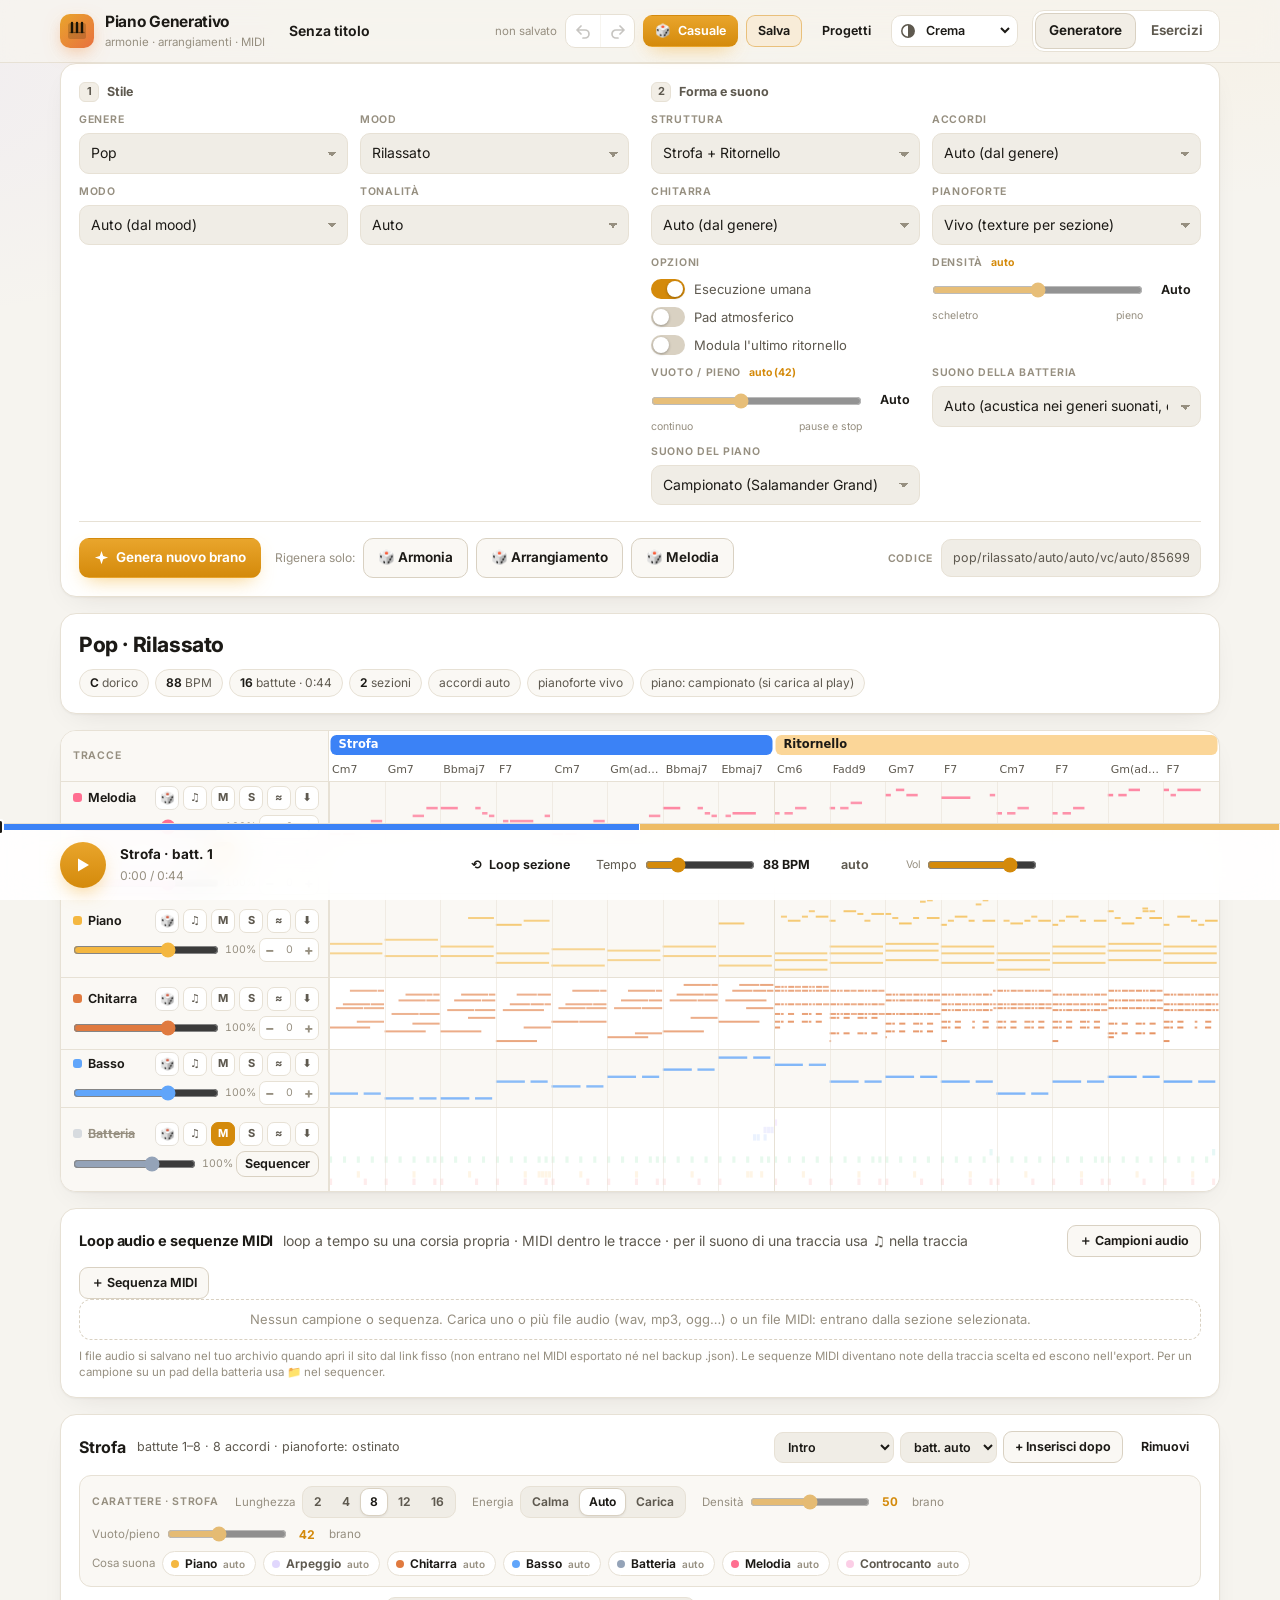
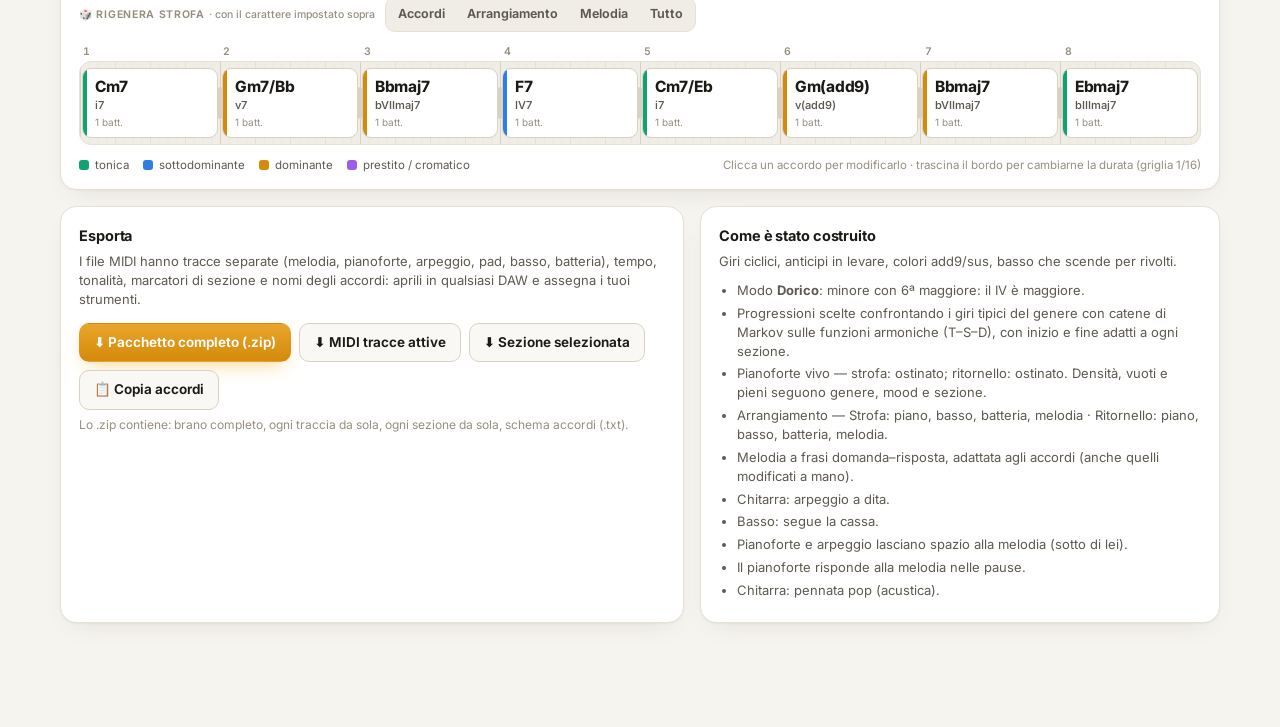
==== commit dd5449e8: "Sequencer a 1/16 con etichette 1 e & a, griglia a terzine e 1/32; batteria meno piatta - etichette s" ====
--- a/piano/index.html
+++ b/piano/index.html
@@ -429,7 +429,7 @@
 .ib.ghost{border-color:transparent;background:none;color:var(--tx3)}
 .sq-c{height:26px;border-radius:5px;background:var(--bg2);border:1px solid var(--line);cursor:pointer;position:relative;transition:transform .05s}
 .sq-c.b{border-left-color:var(--line2);background:color-mix(in srgb,var(--line) 35%,var(--bg2))}
-.sq-c.bar{margin-left:6px}
+.sq-c.bar{box-shadow:-4px 0 0 var(--panel),-5px 0 0 var(--line2)}
 .sq-c:hover{border-color:var(--tx3)}
 .sq-c.on{background:color-mix(in srgb,var(--pc) calc(var(--o)*100%),var(--panel));border-color:color-mix(in srgb,var(--pc) 70%,transparent)}
 .sq-c.on.man{box-shadow:inset 0 0 0 2px color-mix(in srgb,var(--tx) 25%,transparent)}
@@ -518,6 +518,8 @@
 
 .padsnd{display:grid;gap:6px}.psr{display:flex;align-items:center;gap:6px}.psr .pn{flex:1;font-size:12.5px;font-weight:600;min-width:0}.psr select{max-width:150px;padding:4px 22px 4px 8px;border-radius:8px;border:1px solid var(--line);background-color:var(--bg2);font-size:12px}
 
+.seqres{display:flex;align-items:center;gap:6px;font-size:12px;color:var(--tx2)}.seqres select{padding:4px 22px 4px 8px;border-radius:8px;border:1px solid var(--line);background-color:var(--bg2);font-size:12px}
+
 </style>
 </head>
 <body>
@@ -587,9 +589,9 @@
 
   <section class="panel pads" id="padPanel" hidden>
     <div class="padhead"><h3>Batteria · sequencer</h3><span class="muted" id="padInfo"></span><span class="spacer"></span>
-      <button class="btn sm primary-soft" id="seqNew" title="Un groove completamente nuovo per tutto il brano">🎲 Nuovo groove</button><button class="ib" id="padClose" title="Chiudi">✕</button></div>
+      <label class="seqres">Griglia <select id="seqRes"><option value="16">1/16</option><option value="24">terzine (1/16T)</option><option value="32">1/32</option></select></label><button class="btn sm primary-soft" id="seqNew" title="Un groove completamente nuovo per tutto il brano">🎲 Nuovo groove</button><button class="ib" id="padClose" title="Chiudi">✕</button></div>
     <div class="seqwrap"><div class="seq" id="padGrid"></div></div>
-    <p class="dim" style="font-size:11.5px;margin-top:8px">Clic su una cella: forte → ghost → vuota. Le celle scritte a mano sostituiscono la figura generata di quel pad nella sezione (✎ per tornare al generato). Il 🎲 di riga rigenera solo quel pad.</p>
+    <p class="dim" style="font-size:11.5px;margin-top:8px">Ogni casella è un sedicesimo (1 e &amp; a); con la griglia puoi passare a terzine o trentaduesimi. Clic su una cella: forte → ghost → roll ×2 → ×3 → ×4 → vuota. Le celle scritte a mano sostituiscono la figura generata di quel pad nella sezione (✎ per tornare al generato). Il 🎲 di riga rigenera solo quel pad.</p>
   </section>
 
   <section class="panel smppanel">
@@ -1996,7 +1998,11 @@
     if(k<.98&&pad!==9&&pad!==8&&pad!==0&&pad!==1&&r()>k)return;
     L.drums.push({t:tt,d:dd||.12,n:kit.notes[pad],pad,v:clamp(Math.round(v*E.dyn(tt)),12,127)});};
   const VX={X:112,x:90,o:52},VH={X:92,x:76,o:54};
-  const vel=(ch,pad)=>((pad===3||pad===5||pad===4?VH:VX)[ch]||84)*(.86+.16*e)+(hum?(r()+r()-1)*5*hum:0);
+  // accenti naturali: l'hi-hat respira dentro il battito (1 forte, & medio, e/a leggeri), un po' di crescendo verso fine frase
+  const LILT16=[1,.66,.84,.72],LILT12=[1,.7,.82],lilt=(pad,i)=>(pad===3||pad===5)?(g===16?LILT16[i%4]:g===12?LILT12[i%3]:1):1;
+  const vel=(ch,pad,i,b)=>((pad===3||pad===5||pad===4?VH:VX)[ch]||84)*(.86+.16*e)*(i!=null?lilt(pad,i):1)*(b!=null&&b%4===3?1.04:1)+(hum?(r()+r()-1)*8*hum:0);
+  // feel di genere: hat un filo avanti nell'urban, rullante dietro nell'hip hop (se il groove non lo dice già)
+  const FEEL={urban:{h:-.006},hiphop:{s:.018,h:.006},island:{s:.01},jazz:{s:.012},pop:{},calm:{}}[d.fam]||{};
   const sw=S.sw!=null?S.sw:Math.min(.6,(G.swing||0)*1.2),swD=i=>g===16&&i%2===1?sw*.0833:0;
   const lr=rngFrom(d.lickSeed+hashStr(t)),fam=d.fam,lick=pick(lr,GLICK[fam]);
   const intro=t==='intro',bridgeHalf=(t==='bridge'||t==='special')&&lr()<.5;
@@ -2023,12 +2029,13 @@
       for(const k in fill.p){const pt=fill.p[k];const seg=(pt.length>=n?pt.slice(-n):pt.padStart(n,'-'));lines[k]=(lines[k]||'-'.repeat(g)).slice(0,from)+seg;}}
     // hat aperto: chiude l'hi-hat nello stesso punto
     if(lines.o&&lines.h&&!S.jazz){let h='';for(let i=0;i<g;i++)h+=(lines.o[i]!=='-'&&(lines.o[i]==='X'||(lines.o[i]==='x'&&lev>=1)||(lines.o[i]==='o'&&lev>=2)))?'-':lines.h[i];lines.h=h;}
+    if(lev===2&&!fill&&['hiphop','pop'].includes(d.fam)&&lines.s&&g===16&&r()<.4){const gp=pick(r,[7,9,15,3]);if(lines.s[gp]==='-'&&lines.s[gp+1]!=='X')lines.s=lines.s.slice(0,gp)+'o'+lines.s.slice(gp+1);}
     for(const k in lines){const pad=GPAD[k],ln=lines[k];
       for(let i=0;i<g;i++){const ch=ln[i];if(ch==='-')continue;
-        const need=ch==='X'?0:ch==='o'?2:1;let lv=lev;if((pad===5||pad===6||pad===7)&&ch!=='X')lv=lev-(intro?0:0);
-        if(lv<need)continue;
+        // probabilità: le decorazioni (o) entrano a volte già a densità media e quasi sempre a densità piena; così ogni battuta è un po' diversa
+        if(ch==='o'){if(lev===0||r()>(lev===2?.78:.28))continue;}else if(ch!=='X'&&lev<1)continue;
         const bf=plan.br?plan.br(b,i*stepB):1;if(bf<.35&&((pad>=3&&pad<=7)||(pad===0&&ch!=='X')))continue;
-        const tt=bs+i*stepB+swD(i)+(TM[k]||0),v=vel(ch==='r'||ch==='t'||ch==='f'?'x':ch,pad);
+        const tt=bs+i*stepB+swD(i)+(TM[k]!=null?TM[k]:(FEEL[k]||0))+(pad>=3?(r()+r()-1)*.006*hum:0),v=vel(ch==='r'||ch==='t'||ch==='f'?'x':ch,pad,i,b);
         // posizione nel fill: crescendo
         const inFill=fill&&i>=g-fill.len*perBeat,vv=inFill?v*(.8+.3*(i-(g-fill.len*perBeat))/(fill.len*perBeat)):v;
         if(ch==='r'){hit(tt,pad,vv*.85);hit(tt+stepB/2,pad,vv*.7);}
@@ -2041,9 +2048,11 @@
     if(t==='outro'&&last)hit(bs,8,vel('x',8),1.5);
   }
   // colpi scritti a mano sulla griglia (sostituiscono quelli generati per quel pad)
-  for(const pd in G2){const steps=G2[pd];if(!steps)continue;for(let b=0;b<sec.bars;b++){const bs=sec.startBeat+b*4,o=steps.length>16&&drumKind(b,sec.bars)==='B'?16:0;
-    for(let i=0;i<16;i++){const v=steps[o+i];if(!(v>0))continue;const n=Math.floor(v/1000)+1,vv=v%1000,t0=bs+i/4+(i%2?sw*.0833:0)+jit();
-      for(let q=0;q<n;q++)hit(t0+q*.25/n,+pd,n>1?vv*(.6+.4*q/(n-1)):vv,+pd===9?1:.12,true);}}}
+  // (una riga = 2 battute alla risoluzione scelta: 16, 24 o 32 passi per battuta; le righe vecchie da 16 valgono per entrambe)
+  for(const pd in G2){const steps=G2[pd];if(!steps)continue;const two=steps.length>16,RS=two?steps.length/2:16,cell=4/RS;
+    for(let b=0;b<sec.bars;b++){const bs=sec.startBeat+b*4,o=two&&drumKind(b,sec.bars)==='B'?RS:0;
+    for(let i=0;i<RS;i++){const v=steps[o+i];if(!(v>0))continue;const n=Math.floor(v/1000)+1,vv=v%1000,t0=bs+i*cell+(RS===16&&i%2?sw*.0833:0)+jit();
+      for(let q=0;q<n;q++)hit(t0+q*cell/n,+pd,n>1?vv*(.6+.4*q/(n-1)):vv,+pd===9?1:.12,true);}}}
   // riser solo prima di un ritornello, quando la sezione è già piena
   if(riseTo&&nx.type==='chorus'&&lev>=2)hit(sec.startBeat+(sec.bars-1)*4+2,9,55+e*15,2);
 }
@@ -2628,7 +2637,9 @@
     const wet=A.createGain();wet.gain.value=.2;conv.connect(wet);wet.connect(comp);
     const len=A.sampleRate*1.5;noise=A.createBuffer(1,len,A.sampleRate);const nd=noise.getChannelData(0);for(let i=0;i<len;i++)nd[i]=Math.random()*2-1;
     waves.pLow=wave([1,.55,.35,.22,.16,.1,.07,.05]);waves.pMid=wave([1,.42,.22,.12,.07,.04]);waves.pHigh=wave([1,.25,.08,.03]);
-    for(const k in LAYER_GAIN){const g=A.createGain();g.gain.value=LAYER_GAIN[k]*(fac[k]!=null?fac[k]:1);g.connect(master);
+    const dcomp=A.createDynamicsCompressor();dcomp.threshold.value=-20;dcomp.knee.value=6;dcomp.ratio.value=3.5;dcomp.attack.value=.008;dcomp.release.value=.12;
+    const dmake=A.createGain();dmake.gain.value=1.35;dcomp.connect(dmake);dmake.connect(master);
+    for(const k in LAYER_GAIN){const g=A.createGain();g.gain.value=LAYER_GAIN[k]*(fac[k]!=null?fac[k]:1);g.connect(k==='drums'?dcomp:master);
       const s=A.createGain();s.gain.value=k==='drums'?.08:k==='bass'?.05:.35;g.connect(s);s.connect(revIn);bus[k]=g;}
     if(A.state==='suspended')A.resume();
   }
@@ -2729,7 +2740,7 @@
     MET.forEach(f=>{const o=A.createOscillator();o.type='square';o.frequency.value=f*1.47;o.connect(bp);o.start(t);o.stop(t+dur+.05);});bp.connect(hp);hp.connect(g);g.connect(out);
     g.gain.setValueAtTime(.0001,t);g.gain.linearRampToValueAtTime(gain,t+.002);g.gain.exponentialRampToValueAtTime(.001,t+dur);}
   function drum(n,t,v,out,d){
-    const k=Math.pow(v/127,1.2);
+    const k=Math.pow(v/127,1.2)*(.94+Math.random()*.12);
     if(DK.ready&&DK.map[n]&&DK.buf[DK.map[n]]){const src=A.createBufferSource(),g=A.createGain();src.buffer=DK.buf[DK.map[n]];src.connect(g);g.connect(out);
       g.gain.value=k*(n===42||n===44?.55:.9);src.start(t);if(n===42||n===44)src.stop(t+.12);return;}
     switch(n){
@@ -2738,16 +2749,16 @@
           g.gain.exponentialRampToValueAtTime(k*.3,t+d*.97);g.gain.linearRampToValueAtTime(0,t+d);s.connect(f);f.connect(g);g.connect(out);s.start(t);s.stop(t+d+.05);}
         else{tone(t,90,38,1.1,k*.9,out);noiseHit(t,.7,'lowpass',900,.7,k*.35,out);}break;
       case 36:{// cassa: corpo con caduta di intonazione, sub, clic del battente
-        const o=A.createOscillator(),g=A.createGain();o.type='sine';o.frequency.setValueAtTime(150,t);o.frequency.exponentialRampToValueAtTime(52,t+.07);o.frequency.exponentialRampToValueAtTime(44,t+.4);
+        const o=A.createOscillator(),g=A.createGain();o.type='sine';const kf=1+(Math.random()-.5)*.06;o.frequency.setValueAtTime(150*kf,t);o.frequency.exponentialRampToValueAtTime(52*kf,t+.07);o.frequency.exponentialRampToValueAtTime(44,t+.4);
         o.connect(g);g.connect(out);g.gain.setValueAtTime(k*1.25,t);g.gain.setTargetAtTime(0,t+.06,.12);o.start(t);o.stop(t+.6);
         noiseHit(t,.012,'highpass',3000,.7,k*.22,out);tone(t,900,200,.015,k*.25,out,'triangle');break;}
-      case 38:tone(t,200,170,.11,k*.55,out,'triangle');tone(t,330,280,.06,k*.2,out);noiseHit(t,.2,'bandpass',2600,.7,k*.62,out);noiseHit(t,.11,'highpass',7000,.7,k*.25,out);break;
+      case 38:tone(t,200,170,.11,k*.55,out,'triangle');tone(t,330,280,.06,k*.2,out);noiseHit(t,.16+k*.08,'bandpass',2300+Math.random()*600+k*500,.7,k*.62,out);noiseHit(t,.11,'highpass',7000,.7,k*.25,out);break;
       case 37:tone(t,1750,1600,.035,k*.45,out,'triangle');tone(t,430,400,.06,k*.3,out);noiseHit(t,.045,'bandpass',2600,3,k*.6,out);break;
       case 39:// clap: tre schiocchi ravvicinati e una coda
         [0,.011,.022].forEach(x=>noiseHit(t+x,.03,'bandpass',1250,1.6,k*.55,out));noiseHit(t+.03,.18,'bandpass',1150,1.1,k*.38,out);break;
       case 40:{const s2=A.createBufferSource();s2.buffer=noise;const f=A.createBiquadFilter();f.type='bandpass';f.frequency.value=2600;f.Q.value=.5;const g=A.createGain();
         s2.connect(f);f.connect(g);g.connect(out);g.gain.setValueAtTime(.0001,t);g.gain.exponentialRampToValueAtTime(k*.32,t+.025);g.gain.exponentialRampToValueAtTime(.001,t+.32);s2.start(t,Math.random()*.5);s2.stop(t+.36);break;}
-      case 42:metal(t,.045+k*.02,k*.42,out,7000,10000);break;
+      case 42:metal(t,.035+k*.035,k*.42,out,6800+Math.random()*600,9500+k*1500);break;
       case 44:metal(t,.035,k*.3,out,6000,9000);break;
       case 46:metal(t,.32,k*.36,out,6500,9500);break;
       case 51:metal(t,1.1,k*.16,out,4000,7500);noiseHit(t,.9,'bandpass',7200,1.8,k*.1,out);tone(t,3150,3140,.5,k*.02,out,'triangle');break;
@@ -3135,22 +3146,30 @@
 // sequencer: 10 pad × 32 passi (le due battute del groove della sezione selezionata)
 function seqData(){
   const s=St.song,sec=s.sections[St.sel],t=sec.type,man=St.drumGrid[t]||{};
-  const gen=Array.from({length:10},()=>Array(32).fill(0));
+  const R=St.seqRes||16,N=2*R;
+  const gen=Array.from({length:10},()=>Array(N).fill(0));
   // prima metà = battuta A (groove), seconda = prima battuta B (risposta), come le suona il motore
   let bB=0;for(let b=0;b<sec.bars;b++)if(drumKind(b,sec.bars)==='B'){bB=b;break;}
   // più colpi nello stesso sedicesimo = roll (2) / terzina (3) / raffica (4): codificati come tipo*1000+velocity
-  const cnt=Array.from({length:10},()=>Array(32).fill(0));
-  const half=(bar,off)=>s.layers.drums.forEach(e=>{const rel=e.t-sec.startBeat-bar*4;if(rel<-.06||rel>=3.94)return;const st=clamp(Math.floor((rel+.06)*4),0,15)+off;gen[e.pad][st]=Math.max(gen[e.pad][st],e.v);cnt[e.pad][st]++;});
-  half(0,0);half(bB,16);
+  const cnt=Array.from({length:10},()=>Array(N).fill(0)),eps=1/R;
+  const half=(bar,off)=>s.layers.drums.forEach(e=>{const rel=e.t-sec.startBeat-bar*4;if(rel<-eps||rel>=4-eps)return;const st=clamp(Math.floor((rel+eps)*R/4),0,R-1)+off;gen[e.pad][st]=Math.max(gen[e.pad][st],e.v);cnt[e.pad][st]++;});
+  half(0,0);half(bB,R);
   gen.forEach((g,p)=>g.forEach((v,k)=>{if(cnt[p][k]>1)g[k]=(Math.min(cnt[p][k],4)-1)*1000+v;}));
-  return{sec,t,rows:gen.map((g,p)=>{const m=man[p];return m?{v:m.length>16?m:m.concat(m),man:true}:{v:g,man:false};})};
+  // righe scritte a mano: si portano alla risoluzione scelta
+  const fit=m=>{const L=m.length>16?m.length:m.length*2,src=m.length>16?m:m.concat(m),r0=L/2;if(r0===R)return src;const out=Array(N).fill(0);
+    src.forEach((v,i)=>{if(!(v>0))return;const bar=Math.floor(i/r0),pos=(i%r0)/r0,j=bar*R+Math.min(R-1,Math.round(pos*R));out[j]=Math.max(out[j],v);});return out;};
+  return{sec,t,R,rows:gen.map((g,p)=>{const m=man[p];return m?{v:fit(m),man:true}:{v:g,man:false};})};
 }
 function renderPads(){
   const s=St.song,panel=$('#padPanel'),has=s.layers.drums.length>0;
   panel.hidden=!(St.showPads&&has);if(panel.hidden)return;
-  const kit=drumKit(GENRES[s.genre],s.drumStyle),D=seqData(),nM=Object.keys(St.drumGrid[D.t]||{}).length;
+  $('#seqRes').value=String(St.seqRes||16);const kit=drumKit(GENRES[s.genre],s.drumStyle),D=seqData(),nM=Object.keys(St.drumGrid[D.t]||{}).length;
   $('#padInfo').textContent=`${D.sec.name} · 2 battute di groove (si ripetono per tutta la sezione)${nM?` · ${nM} pad scritti a mano`:''}`;
-  const head=`<div class="sq-h"></div>${Array.from({length:32},(_,k)=>`<div class="sq-n ${k%4===0?'b':''}">${k%16===0?'batt. '+(k/16+1):k%4===0?(k%16)/4+1:''}</div>`).join('')}`;
+  // etichette: ogni casella dice dove cade (1 e & a per i sedicesimi)
+  const R=D.R,per=R/4,SUB={4:['','e','&','a'],6:['','·','·','&','·','·'],8:['','·','e','·','&','·','a','·']}[per];
+  const head=`<div class="sq-h"></div>${Array.from({length:2*R},(_,k)=>{const kb=k%R,beat=Math.floor(kb/per),sub=kb%per;
+    return`<div class="sq-n ${sub===0?'b':''}">${sub===0?(kb===0?'B'+(Math.floor(k/R)+1)+'·1':beat+1):SUB[sub]}</div>`;}).join('')}`;
+  $('#padGrid').style.gridTemplateColumns=innerWidth<=560?`150px repeat(${2*R},22px)`:`236px repeat(${2*R},minmax(${R>16?12:18}px,1fr))`;
   $('#padGrid').innerHTML=head+PADS.map((p,i)=>{const R=D.rows[i],vol=St.padVol[i]!=null?St.padVol[i]:1;
     return`<div class="sq-h ${St.padMute[i]?'off':''}" data-row="${i}" style="--pc:${PAD_COL[i]}">
         <button class="sq-name" data-aud="${i}" title="Ascolta · nota ${kit.notes[i]} (${NOTE_NM(kit.notes[i])})"><i></i>${kit.names[i]}</button>
@@ -3159,7 +3178,7 @@
         <button class="ib rg" data-pr="${i}" title="Rigenera solo questo pad">🎲</button>
         <input type="range" min="0" max="150" value="${Math.round(vol*100)}" data-pv="${i}" title="Volume ${Math.round(vol*100)}%">
         ${R.man?`<button class="ib on" data-pg="${i}" title="Scritto a mano: torna al generato">✎</button>`:'<span class="ib ghost" title="Generato">·</span>'}</div>`+
-      R.v.map((v,k)=>{const ty=Math.floor(v/1000),vv=v%1000;return`<div class="sq-c ${v>0?'on':''} ${R.man?'man':''} ${k%4===0?'b':''} ${k===16?'bar':''}" data-p="${i}" data-s="${k}" style="--pc:${PAD_COL[i]};--o:${v>0?(.35+vv/127*.65).toFixed(2):0}">${ty?`<i class="rl">${ty+1}</i>`:''}</div>`;}).join('');}).join('');
+      R.v.map((v,k)=>{const ty=Math.floor(v/1000),vv=v%1000;return`<div class="sq-c ${v>0?'on':''} ${R.man?'man':''} ${k%per===0?'b':''} ${k===D.R?'bar':''}" data-p="${i}" data-s="${k}" style="--pc:${PAD_COL[i]};--o:${v>0?(.35+vv/127*.65).toFixed(2):0}">${ty?`<i class="rl">${ty+1}</i>`:''}</div>`;}).join('');}).join('');
   const g=$('#padGrid');
   g.querySelectorAll('[data-aud]').forEach(b=>b.onclick=()=>{const i=+b.dataset.aud;Synth.init();hitPad(i,kit.notes[i],Synth.now()+.01,100*(St.padVol[i]!=null?St.padVol[i]:1),i===9?2:.2);flashPad(i);});
   g.querySelectorAll('[data-ps]').forEach(b=>b.onclick=()=>{const i=+b.dataset.ps;if(St.padSmp[i]){const p={...St.padSmp},q={...St.padSmpName};delete p[i];delete q[i];St.padSmp=p;St.padSmpName=q;renderPads();track();toast('Pad: torna al suono sintetico');return;}padFor=i;$('#padSmpF').click();});
@@ -3171,7 +3190,7 @@
   g.querySelectorAll('.sq-c').forEach(el=>el.onclick=()=>{const i=+el.dataset.p,k=+el.dataset.s,arr=D.rows[i].v.map(x=>Math.round(x)),v=arr[k];
     // ciclo: vuota → forte → ghost → roll ×2 → terzina ×3 → raffica ×4 → vuota
     const ty=Math.floor(v/1000),vv=v%1000;arr[k]=v===0?110:ty===0&&vv>=85?60:ty===0?1100:ty<3?(ty+1)*1000+100:0;setGrid(D.t,i,arr);
-    if(arr[k]){Synth.init();const n2=Math.floor(arr[k]/1000)+1,sp=60/curBpm()/4/n2;for(let q=0;q<n2;q++)hitPad(i,kit.notes[i],Synth.now()+.01+q*sp,arr[k]%1000*(n2>1?.6+.4*q/(n2-1):1),.2);}});
+    if(arr[k]){Synth.init();const n2=Math.floor(arr[k]/1000)+1,sp=60/curBpm()*(4/D.R)/n2;for(let q=0;q<n2;q++)hitPad(i,kit.notes[i],Synth.now()+.01+q*sp,arr[k]%1000*(n2>1?.6+.4*q/(n2-1):1),.2);}});
 }
 function setGrid(t,i,arr){St.drumGrid[t]=Object.assign({},St.drumGrid[t]);if(arr)St.drumGrid[t][i]=arr;else delete St.drumGrid[t][i];if(!Object.keys(St.drumGrid[t]).length)delete St.drumGrid[t];regen();}
 function flashPad(i){const el=$(`#padGrid .sq-h[data-row="${i}"]`);if(!el)return;el.classList.add('flash');clearTimeout(el._t);el._t=setTimeout(()=>el.classList.remove('flash'),110);}
@@ -3182,6 +3201,8 @@
   if(k===lastSeqStep)return;$$('#padGrid .sq-c.ph').forEach(e=>e.classList.remove('ph'));
   if(k>=0)$$(`#padGrid .sq-c[data-s="${k}"]`).forEach(e=>e.classList.add('ph'));lastSeqStep=k;
 }
+$('#seqRes').onchange=e=>{St.seqRes=+e.target.value;LS.set('pg_seqRes',St.seqRes);renderPads();toast('Griglia: '+e.target.selectedOptions[0].text);};
+St.seqRes=LS.get('pg_seqRes',16);
 $('#seqNew').onclick=()=>{St.reseed.L.drums=(St.reseed.L.drums||0)+1;Object.keys(St.reseed.L).forEach(k=>{if(k.startsWith('drums.'))delete St.reseed.L[k];});regen();toast('Nuovo groove');};
 $('#padClose').onclick=()=>{St.showPads=false;renderLanes();renderPads();};
 const cache=document.createElement('canvas');
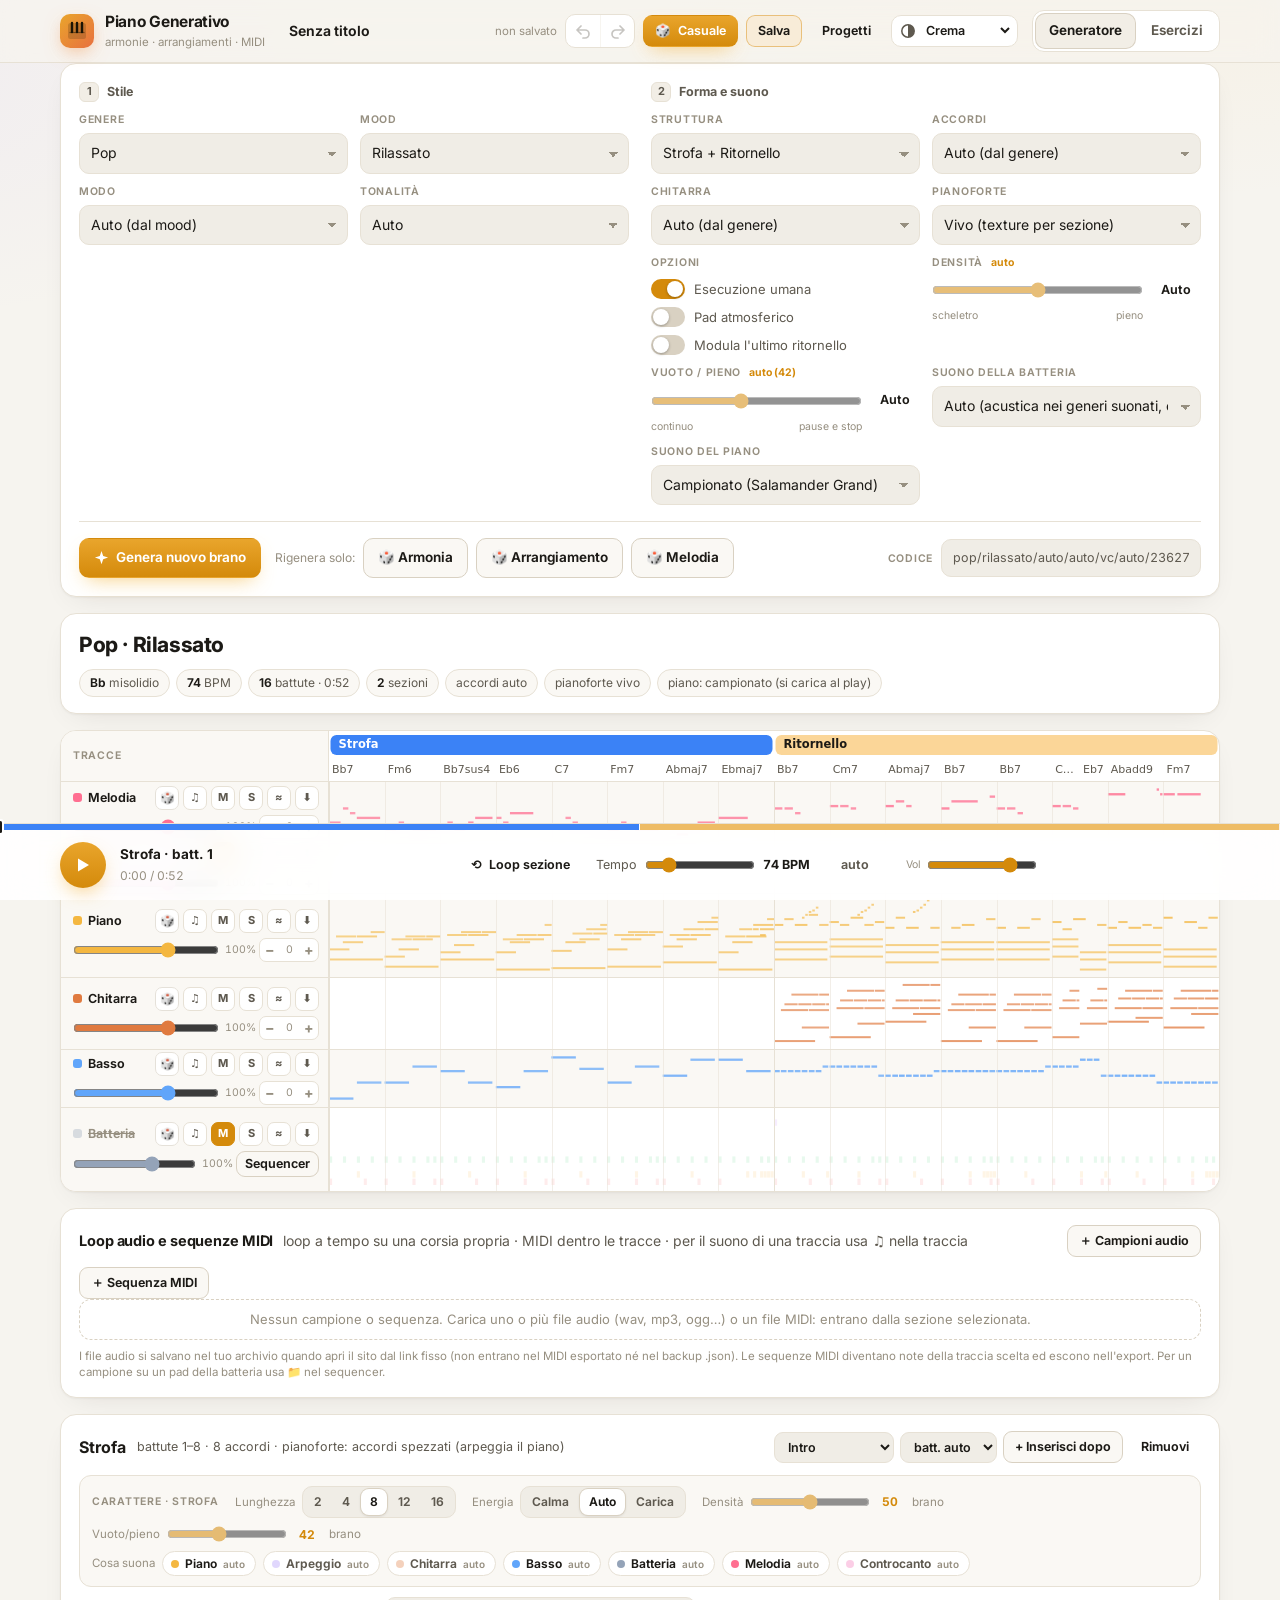
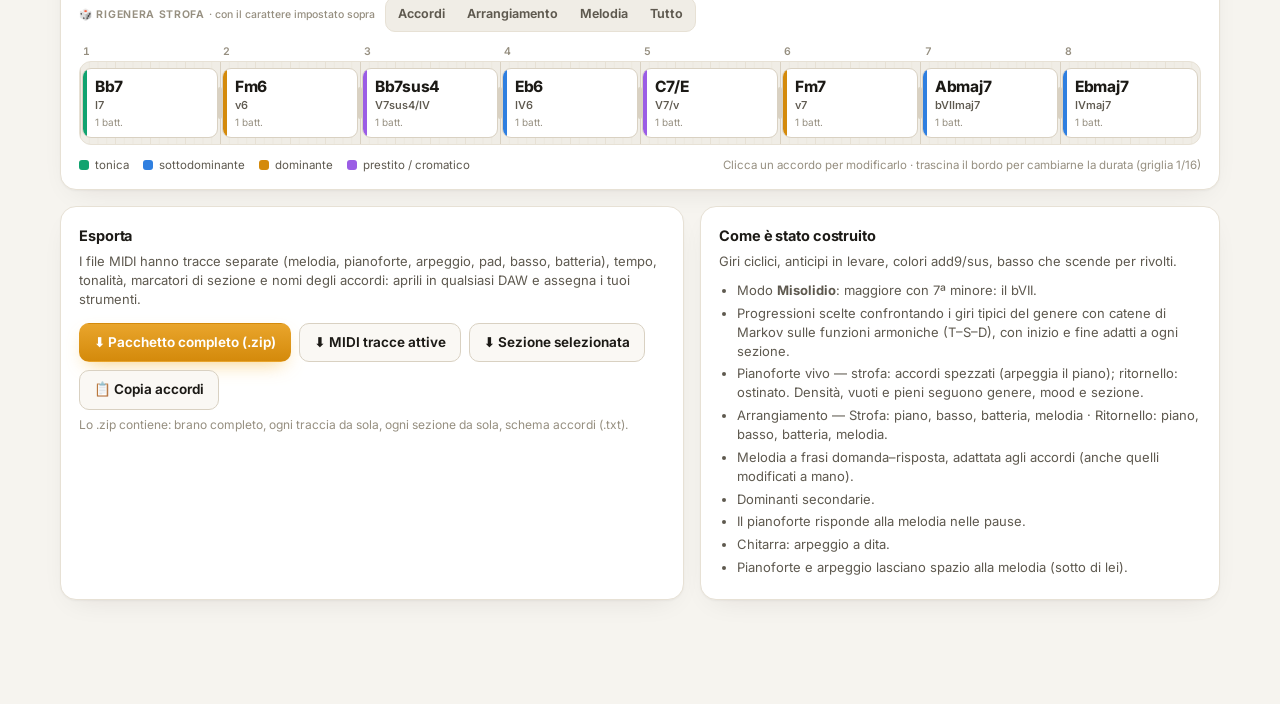
==== commit e86cf711: "Afrobeat e afro rage riscritti: rim/snare in sincope, mai sulla cassa, tom in poliritmo - afrobeat: " ====
--- a/piano/index.html
+++ b/piano/index.html
@@ -1901,14 +1901,19 @@
     {id:'uk',n:'UK drill',w:1,g:12,k:'X------X----|X---X-----X-',s:'------X-----|------X--x--',h:'X-xX--X-xX-x|X-xX-xX--X-t'},
     {id:'ny',n:'NY / Brooklyn drill',w:.9,drive:.6,k:'X-----x---x--x--|X--x--x---x-----',s:'--------X-----x-|--------X-------',h:'X-xxX-x-X-xxX-x-|X-x-X-xxX-x-XtX-'},
     {id:'dark',n:'Drill scura',w:.6,space:1,g:12,k:'X-----------|X-------X---',s:'------X-----',h:'X-----X--x--|X--x--X-----'}],
+  // afro rage: veloce (135-150), rim/clap su figure tipo 2/7/9, cassa che lascia spazio, tom in poliritmo (3 contro 4) o terzine leggere
   afrorage:[
-    {id:'rage',n:'Afro rage (terzine)',w:1,g:12,k:'X----X--X---|X----X---X-x',s:'---X-----X--',h:'XoxXoxXoxXox|XoxXoxXoxXot',c:'x-o--x-x--o-|x-o--x-x-xo-',d:'--x---x---x-|--x---x--x--'},
-    {id:'dritto',n:'Afro rage dritto (tresillo)',w:.8,drive:.8,k:'X--x--X---X-----|X--x--X---X--x--',s:'----X-------X---',h:'X-x-X-x-X-x-X-x-|X-x-X-x-X-x-X-r-',c:'x--x--x---x--x--',d:'------x-------x-',p:'o-o-o-o-o-o-o-o-'},
-    {id:'phonk',n:'Phonk afro (half-time)',w:.7,k:'X-----X-X-------|X-----X-X-----x-',s:'--------X-------',h:'X-x-X-x-X-x-X-x-|X-x-X-x-X-x-XtXr',c:'--x---x---x---x-'}],
+    {id:'rage279',n:'Afro rage 2·7·9',w:1.2,sw:.08,k:'X----X----X-----|X--X-----X----x-',s:'-X----X-X-------|-X----X---X--X--',h:'XoxoXoxoXoxoXoxo|XoxoXoxoXoxoXtxo',c:'X--x--x--x--x--x|x--x--x--x--x-t-',d:'--o-----o-----o-'},
+    {id:'ragepoli',n:'Afro rage poliritmo',w:1,drive:.8,k:'X-------X-x-----|X----X----x-----',r:'---X--X----X-X--|-X----X--X---X--',s:'------------X---|----x-------X---',h:'X-xoX-xoX-xoX-xo',c:'X--x--x--x--x--x',d:'---x--x--x--x--x|------x--x--t---'},
+    {id:'ragedrive',n:'Afro rage spinto',w:.8,drive:1.2,k:'X--x-----X-x----|X--x-----X-x--x-',s:'-X----X-X-------|-X------X----X--',h:'X-x-X-x-X-x-X-x-|X-x-X-x-X-x-XtX-',p:'xoxoxoxoxoxoxoxo',c:'--x---x---x-t---'},
+    {id:'rage',n:'Afro rage in terzine',w:.5,g:12,k:'X----X--X---|X----X---X-x',s:'---X-----X--|---X------X-',h:'XoxXoxXoxXox|XoxXoxXoxXot',c:'x-o--x-x--o-|x-o--x-x-xo-',d:'--x---x---x-|--x---x--x--'}],
+  // afrobeat: rim/snare sul 4° e 7° sedicesimo (3-3-2), mai addosso alla cassa; a volte sul 2°, a volte la cassa salta il 5°
   afrobeat:[
-    {id:'afrobeats',n:'Afrobeats',w:1,sw:.15,k:'X-----x-X-------|X--x----X-----x-',s:'------------X---|----o-------X---',r:'x--x--x---x--x--',h:'--x---x---x---x-',p:'XoxoXoxoXoxoXoxo',c:'------x-------x-|------x---x---x-'},
-    {id:'afropop',n:'Afro-pop',w:.8,drive:.6,k:'X---X---X---X---',s:'----x-------X---',r:'---x--x----x--x-',h:'--X---X---X---X-',p:'xoxoxoxoxoxoxoxo'},
-    {id:'highlife',n:'Highlife',w:.5,k:'X-------X--x----|X--x----X-------',r:'X-x--x-x-x--x-x-',h:'X-x-X-x-X-x-X-x-',c:'----x--o----x--o',d:'x-------x-------'}],
+    {id:'afrobeats',n:'Afrobeats (4·7)',w:1.2,sw:.12,k:'X-------X-------|X-------X----x--',r:'---X--X----X--X-|---X--X----X--X-',s:'------------x---|------------x---',h:'--x---x---x---x-',p:'XoxoXoxoXoxoXoxo',c:'------x--x----x-|------x--x--x---'},
+    {id:'skip5',n:'Afrobeats (salta il 5)',w:1,sw:.12,k:'X-------X---X---|X-------X----x--',r:'-X----X---X--X--|---X--X----X--X-',h:'--x---x---x---x-',p:'XoxoXoxoXoxoXoxo',c:'---o--x-------x-'},
+    {id:'complex',n:'Afro complesso',w:.8,sw:.1,k:'X--x----X-x-----|X-----x-X-x-----',r:'-----X-X-X--X---|---X-X-----X-X--',s:'------------X---|----o-------X---',h:'X-x-X-x-X-x-X-x-',p:'xoxoxoxoxoxoxoxo',c:'x--x--x--x--x--x',d:'------o-----o--x'},
+    {id:'afropop',n:'Afro-pop',w:.7,drive:.6,k:'X-------X---X---',r:'---X--X----X--X-',s:'----x---------x-',h:'--X---X---X---X-',p:'xoxoxoxoxoxoxoxo'},
+    {id:'highlife',n:'Highlife',w:.4,k:'X-------X--x----|X--x----X-------',r:'--X--X-X--X--X-X|--X--X-X--X--X-X',h:'X-x-X-x-X-x-X-x-',c:'----x--o----x--o',d:'x-------x-------'}],
   dancehall:[
     {id:'dembow',n:'Dembow',w:1,drive:.6,k:'X---X---X---X---',s:'---X--X----X--X-',h:'--x---x---x---x-',p:'xoxoxoxoxoxoxoxo'},
     {id:'bashment',n:'Bashment',w:.8,k:'X-------X-------|X-------X-----x-',s:'---X--X-----X---',r:'------x-------x-',h:'X-x-X-x-X-x-X-x-'},
@@ -1959,15 +1964,17 @@
   hiphop:[{s:'---o'},{k:'--x-'},{o:'--x-'},{s:'-o-x'}],
   island:[{s:'--xX'},{c:'x-xx'},{o:'--x-'},{r:'x-xx'}],
   jazz:[{s:'-ox'},{k:'--x',s:'--x'},{s:'xox'}],
-  calm:[{c:'--xx'},{d:'x-x-'}]};
+  calm:[{c:'--xx'},{d:'x-x-'}],
+  afro:[{c:'t-x-'},{d:'x-t-'},{r:'-x-x'},{c:'x-xt'},{s:'-x-x'},{h:'t-t-'}]};
 const GFILL={
   pop:{1:[{s:'xxxX'},{s:'xx--',c:'--xX'},{s:'xxXX',k:'X---'}],2:[{s:'x-x-xxxX'},{s:'XX--x---',c:'--XX-x--',d:'-----xXX'},{s:'x-xxx-xX',k:'X-------'}]},
   urban:{1:[{h:'ffff',s:'--xX'},{k:'---x'},{h:'tttt'}],2:[{h:'rrrrffff',s:'------xX'},{h:'tttttttt',k:'X-------'},{k:'-------x'}]},
   hiphop:{1:[{k:'---x'},{s:'-o-x'},{s:'--xX'}],2:[{s:'x---x-xX'},{k:'X------x'},{s:'----xxxX'}]},
   island:{1:[{s:'x-xX'},{r:'x---',d:'--xX'},{c:'xxx-',d:'---X'}],2:[{s:'x-x-x-xX'},{c:'x-x-xxx-',d:'-------X'},{r:'x--x--xX'}]},
   jazz:{1:[{s:'xxX'},{s:'x-X',k:'--x'}],2:[{s:'x-xxxX',d:'-----x'},{s:'xxxxxX'}]},
-  calm:{1:[{c:'xxXX'},{d:'xxXX'}],2:[{c:'x-x-xxXX',d:'------xX'},{d:'xxxxxxXX'}]}};
-const GFAM=g=>({urban:'urban',hiphop:'hiphop',island:'island',jazz:'jazz',calm:'calm'}[GENRE_FAM[g]]||'pop');
+  calm:{1:[{c:'xxXX'},{d:'xxXX'}],2:[{c:'x-x-xxXX',d:'------xX'},{d:'xxxxxxXX'}]},
+  afro:{1:[{c:'t-tX'},{c:'x-x-',d:'--xX'},{r:'x-xx',d:'---X'}],2:[{c:'x--x--x-',d:'------tX'},{c:'t-t-t-x-',d:'-------X'},{r:'-x-x-x-x',d:'------xX'}]}};
+const GFAM=g=>(g==='afrobeat'||g==='afrorage')?'afro':({urban:'urban',hiphop:'hiphop',island:'island',jazz:'jazz',calm:'calm'}[GENRE_FAM[g]]||'pop');
 const gLine=(str,g)=>{if(!str)return null;const s=str.replace(/[|\s]/g,'');return s.length>=2*g?s.slice(0,2*g):(s+s).slice(0,2*g);};
 // compatibilità con il resto del programma (sequencer, menu stili, export)
 const DSTY=GB;
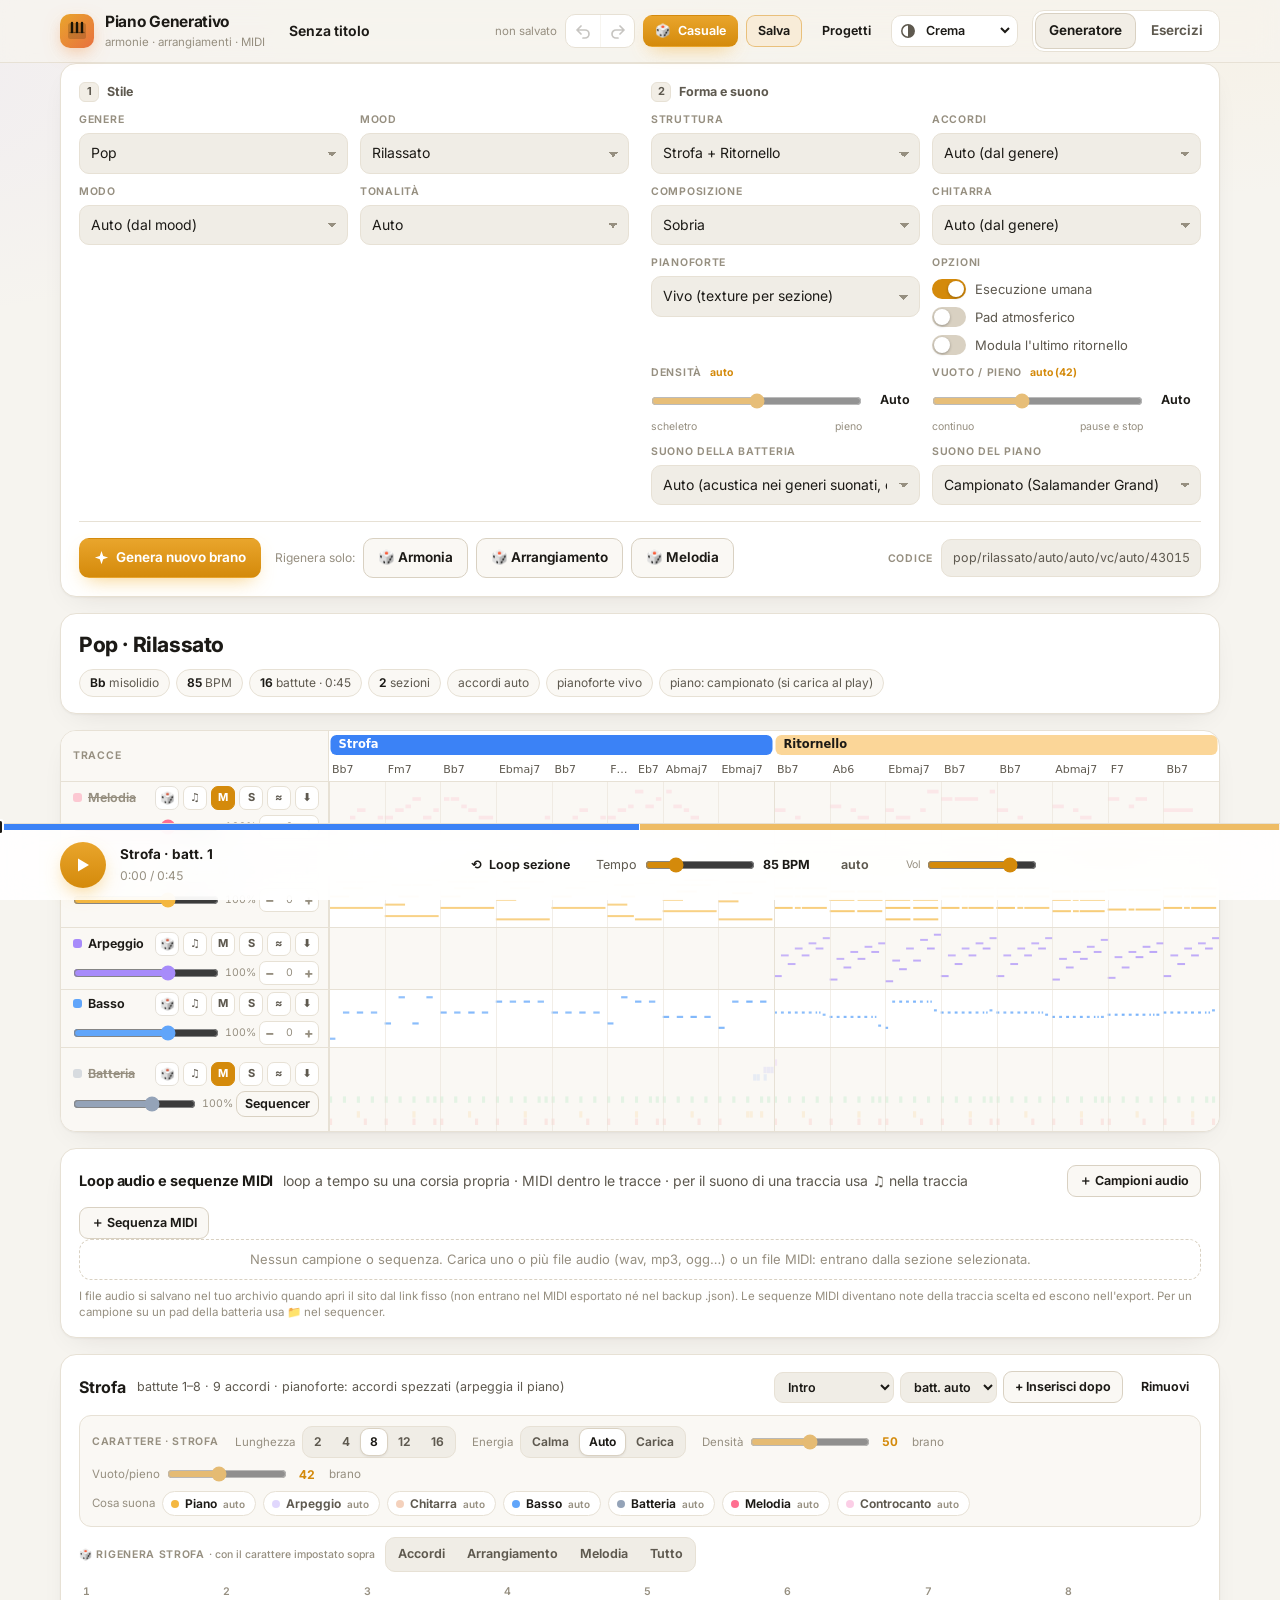
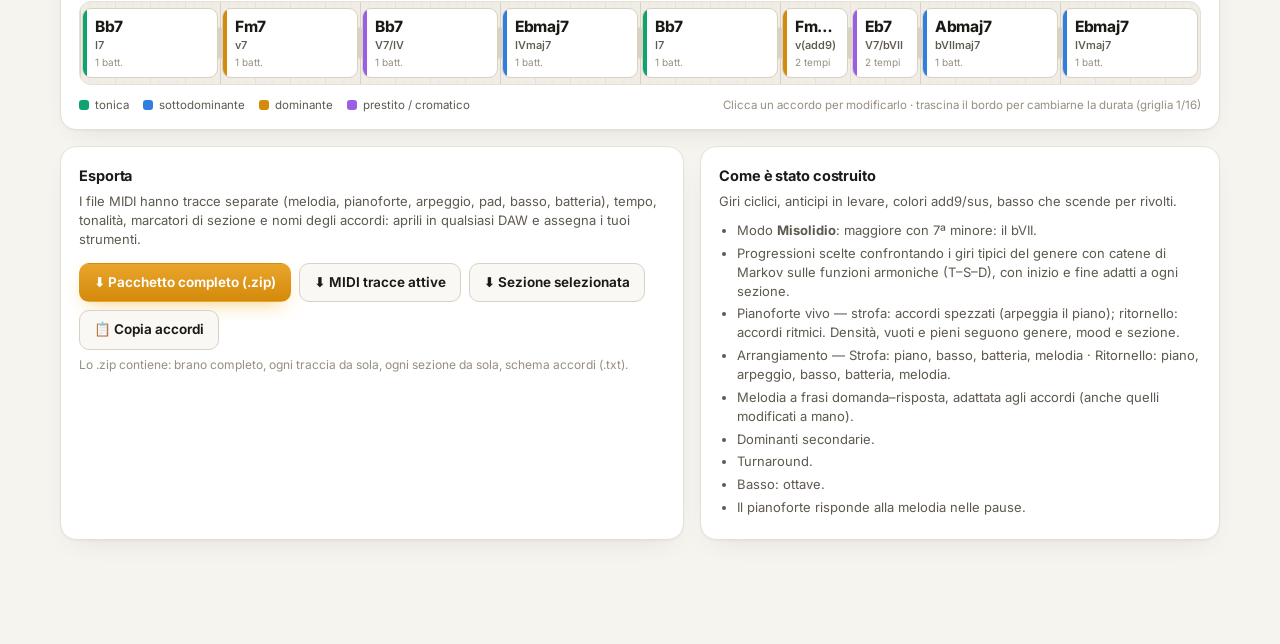
==== commit 3d64f2b5: "Composizione sobria predefinita: melodia spenta, niente controcanto, chitarra solo se scelta, batter" ====
--- a/piano/index.html
+++ b/piano/index.html
@@ -558,6 +558,7 @@
     <div class="cgroup"><div class="ghead"><span class="gnum">2</span>Forma e suono</div><div class="cgrid">
       <label class="field"><span class="label">Struttura</span><select id="structure"></select></label>
       <label class="field"><span class="label">Accordi</span><select id="color"></select></label>
+      <label class="field" title="Sobria: melodia spenta, niente controcanto e chitarra solo se la scegli, batteria senza decorazioni. Ricca: tutti gli strati"><span class="label">Composizione</span><select id="arrMode"><option value="sobria">Sobria</option><option value="ricca">Ricca (tutti gli strati)</option></select></label>
       <label class="field"><span class="label">Chitarra</span><select id="gtr"><option value="auto">Auto (dal genere)</option><option value="on">Sempre</option><option value="off">Mai</option></select></label>
       <label class="field"><span class="label">Pianoforte</span><select id="pstyle"><option value="live">Vivo (texture per sezione)</option><option value="classic">Classico (v3)</option></select></label>
       <div class="field"><span class="label">Opzioni</span><div class="toggles"><label class="toggle"><input type="checkbox" id="human" checked>Esecuzione umana</label>
@@ -1522,7 +1523,7 @@
   const shape=t==='pre'?[.6,.75,.9,1]:R[2]<space+.15?[1,1-.35*space,1,1-.3*space]:[1,1,1,1];
   const BR=[[1,1,1,.15,1,1,.6,0],[1,1,1,1,1,.5,0,0],[1,.25,1,.25,1,.25,1,0],[.5,.8,1,1,1,1,.4,.1],[1,1,.3,1,1,1,.3,0],[1,1,0,.6,1,1,1,0]];
   const bp=t==='pre'||space<.4||!spaceSet?null:BR[Math.floor(R[1]*BR.length)],bAmt=clamp((space-.35)*1.6,0,1)*(t==='chorus'?.75:1);
-  const p={tex,dens,shape,space,breath:bp?BR.indexOf(bp):-1,br:bp?(b,beat)=>clamp(1-(1-bp[(b%2)*4+Math.min(3,Math.floor(beat+1e-6))])*bAmt,0,1):null};
+  const p={sob:ctx.sob,tex,dens,shape,space,breath:bp?BR.indexOf(bp):-1,br:bp?(b,beat)=>clamp(1-(1-bp[(b%2)*4+Math.min(3,Math.floor(beat+1e-6))])*bAmt,0,1):null};
   p.mel=t!=='intro'&&t!=='outro'&&!(t==='special'&&R[3]<.5);
   const ap=clamp(G.arpOn+M.arp+({intro:.1,verse:-.2,pre:.25,chorus:.3,bridge:.2,special:.2,outro:.05,loop:.15}[t]||0),0,.95);
   // gli strati entrano in ordine man mano che il brano cresce: soglie decise una volta per tutto il brano
@@ -1545,7 +1546,7 @@
   // chitarra nella sezione; se fa ritmica il pianoforte passa alla texture più calma
   if(ctx.gtrOn){p.gtr=e>=EN.gtr||t==='loop';
     p.gtrStyle=(t==='bridge'||t==='special')?ctx.sty.gtr.alt:(t==='verse'||t==='intro'||t==='outro'||e<.6)?ctx.sty.gtr.calm:ctx.sty.gtr.main;}
-  p.cm=e>=EN.cm;if(LY.cm!=null)p.cm=LY.cm;
+  p.cm=!ctx.sob&&e>=EN.cm;if(LY.cm!=null)p.cm=LY.cm;
   if(LY.gtr!=null)p.gtr=LY.gtr&&ctx.gtrOn||LY.gtr===true;if(p.gtr&&!p.gtrStyle)p.gtrStyle=ctx.sty.gtr.main;
   if(p.gtr&&RHYTHM_KINDS.has(GTR_STY[p.gtrStyle].kind)&&o.pianoStyle!=='classic'&&p.tex!=='sustain'){p.tex=BUSY[sp.calm]<=1.4?sp.calm:'sustain';p.dens*=.85;}
   p.gaps=spaceSet?planGaps(sec,G,ctx.gid,r,space,p.drums!=null&&!!G.drums):[];
@@ -1575,9 +1576,9 @@
 const barOf=(sec,b)=>Math.floor((b-sec.startBeat)/4+1e-6);
 // densità di battuta: la forma della frase (vuoto/pieno) e la melodia (il piano si dirada dove la melodia è fitta e riempie dove tace)
 function dBar(sec,plan,b){
-  const bs=sec.startBeat+b*4,n=(sec.mel||[]).filter(x=>x.t>=bs&&x.t<bs+4).length,act=clamp(n/6,0,1);
+  const bs=sec.startBeat+b*4,n=plan.sob?0:(sec.mel||[]).filter(x=>x.t>=bs&&x.t<bs+4).length,act=clamp(n/6,0,1);
   let d=plan.dens*plan.shape[b%4]*(1-.35*act);
-  if(sec.mel&&sec.mel.length&&act<.15)d+=.12*(1-plan.space);
+  if(!plan.sob&&sec.mel&&sec.mel.length&&act<.15)d+=.12*(1-plan.space);
   return clamp(d,.04,1);}
 const thinP=dB=>Math.min(.95,Math.pow(1-dB,1.4)*.8+(dB<.2?.15:0));
 
@@ -2021,8 +2022,8 @@
   for(let b=0;b<sec.bars;b++){
     const bs=sec.startBeat+b*4,last=b===sec.bars-1,half=b%2;
     // quale variazione in questa battuta
-    let fill=null;if(last&&fillLen)fill={p:fillPick,len:fillLen};else if(b%8===7&&!last)fill={p:midFill,len:1};
-    const useLick=!fill&&b%4===3&&lev>=1;
+    let fill=null;if(last&&fillLen)fill={p:fillPick,len:fillLen};else if(b%8===7&&!last&&!ctx.sob)fill={p:midFill,len:1};
+    const useLick=!ctx.sob&&!fill&&b%4===3&&lev>=1;
     const lines={};for(const k in d.lines){let ln=d.lines[k];if(!ln)continue;lines[k]=ln.slice(half*g,half*g+g);}
     if(rim2s&&lines.r){lines.s=lines.r;delete lines.r;}
     if(bridgeHalf&&lines.s){lines.s=lines.s.replace(/X/g,'-');lines.s=lines.s.slice(0,g/2)+'X'+lines.s.slice(g/2+1);}
@@ -2036,11 +2037,11 @@
       for(const k in fill.p){const pt=fill.p[k];const seg=(pt.length>=n?pt.slice(-n):pt.padStart(n,'-'));lines[k]=(lines[k]||'-'.repeat(g)).slice(0,from)+seg;}}
     // hat aperto: chiude l'hi-hat nello stesso punto
     if(lines.o&&lines.h&&!S.jazz){let h='';for(let i=0;i<g;i++)h+=(lines.o[i]!=='-'&&(lines.o[i]==='X'||(lines.o[i]==='x'&&lev>=1)||(lines.o[i]==='o'&&lev>=2)))?'-':lines.h[i];lines.h=h;}
-    if(lev===2&&!fill&&['hiphop','pop'].includes(d.fam)&&lines.s&&g===16&&r()<.4){const gp=pick(r,[7,9,15,3]);if(lines.s[gp]==='-'&&lines.s[gp+1]!=='X')lines.s=lines.s.slice(0,gp)+'o'+lines.s.slice(gp+1);}
+    if(!ctx.sob&&lev===2&&!fill&&['hiphop','pop'].includes(d.fam)&&lines.s&&g===16&&r()<.4){const gp=pick(r,[7,9,15,3]);if(lines.s[gp]==='-'&&lines.s[gp+1]!=='X')lines.s=lines.s.slice(0,gp)+'o'+lines.s.slice(gp+1);}
     for(const k in lines){const pad=GPAD[k],ln=lines[k];
       for(let i=0;i<g;i++){const ch=ln[i];if(ch==='-')continue;
         // probabilità: le decorazioni (o) entrano a volte già a densità media e quasi sempre a densità piena; così ogni battuta è un po' diversa
-        if(ch==='o'){if(lev===0||r()>(lev===2?.78:.28))continue;}else if(ch!=='X'&&lev<1)continue;
+        if(ch==='o'){if(lev===0||r()>(ctx.sob?(lev===2?.35:0):(lev===2?.78:.28)))continue;}else if(ch!=='X'&&lev<1)continue;
         const bf=plan.br?plan.br(b,i*stepB):1;if(bf<.35&&((pad>=3&&pad<=7)||(pad===0&&ch!=='X')))continue;
         const tt=bs+i*stepB+swD(i)+(TM[k]!=null?TM[k]:(FEEL[k]||0))+(pad>=3?(r()+r()-1)*.006*hum:0),v=vel(ch==='r'||ch==='t'||ch==='f'?'x':ch,pad,i,b);
         // posizione nel fill: crescendo
@@ -2325,7 +2326,9 @@
   let autoBpm=Math.round(clamp((G.tempo[0]+(G.tempo[1]-G.tempo[0])*hr())*M.tempo,52,180));
   if(G.groove)autoBpm=clamp(autoBpm,G.tempo[0],G.tempo[1]);
   const ctx={gid:Object.keys(GENRES).find(k=>GENRES[k]===G),lockMel:(o.style||{}).mel,G,M,mode,key,color,tense:!!M.tense,human:o.human!==false,feel:o.feel||{},scalePcs:MODES[mode].scale.map(x=>mod12(key+x)),
-    allowDim:!!(M.tense||G.n==='Jazz'||G.n==='Gospel'||G.n==='Classico')};
+    allowDim:!!(M.tense||G.n==='Jazz'||G.n==='Gospel'||G.n==='Classico'),
+    // composizione sobria (predefinita): meno strati e meno decorazioni, come le prime versioni
+    sob:o.arr!=='ricca'};
   const info=new Set();
   const spell=speller(key,mode);
   // struttura
@@ -2416,11 +2419,11 @@
   ctx.sty=songStyle(G,M,rA('sty-piano','piano'),rA('sty-arp','arp'),o.style);
   ctx.spb=60/(o.bpm||autoBpm);
   // chitarra: auto = dal genere; stile principale + alternativo (bridge/special)
-  {const gp=GTR_AUTO[ctx.gid]||0;ctx.gtrOn=o.gtr==='on'||o.gtr===true||(o.gtr!=='off'&&o.gtr!==false&&gp>=.5);
+  {const gp=GTR_AUTO[ctx.gid]||0;ctx.gtrOn=o.gtr==='on'||o.gtr===true||(!ctx.sob&&o.gtr!=='off'&&o.gtr!==false&&gp>=.5);
     const rg=rA('sty-gtr','gtr'),main=gtrStyleFor(ctx.gid,M,rg,(o.style||{}).gtr),pool=Object.keys(GTR_GENRE[ctx.gid]||{arpPick:1}).filter(k=>k!==main);
     const calm=(o.style||{}).gtr?main:({strumPop:'arpPick',strumRock:'power',funk:'funk',soul:'soul'}[main]||main);
     ctx.sty.gtr={main,calm,alt:(o.style||{}).gtr||!pool.length?main:pick(rg,pool)};}
-  {const re=rA('entry',null);ctx.entry={arp:clamp(.8-(G.arpOn+M.arp)*.6+(re()-.5)*.16,.3,.97),gtr:clamp(.5+(re()-.5)*.2,.4,.62),cm:clamp(.72+(re()-.5)*.16,.6,.85)};}
+  {const re=rA('entry',null);ctx.entry={arp:clamp(.8-(G.arpOn+M.arp)*.6+(re()-.5)*.16+(ctx.sob?.08:0),.3,.97),gtr:clamp(.5+(re()-.5)*.2,.4,.62),cm:clamp(.72+(re()-.5)*.16,.6,.85)};}
   {const gid=Object.keys(GENRES).find(k=>GENRES[k]===G),rb=rA('sty-bass','bass');ctx.sty.bass=bassStyleFor(G,M,gid,rb,(o.style||{}).bass);ctx.sty.riddim=riddimOf(rb);}
   ctx.sty.drums=G.drums?grooveDNA(G,M,rA('sty-drums-s','drums'),i=>subRng(seeds.a,tagx('sty-drums-p'+i,'drums')+(i>=8&&RS.L&&RS.L['drums.'+i]?'#P'+RS.L['drums.'+i]:'')),(o.style||{}).drums,i=>(RS.L&&RS.L['drums.'+i])||0):null;
   if(ctx.sty.drums&&G.groove)info.add('batteria: '+ctx.sty.drums.S.n.toLowerCase());
@@ -2466,7 +2469,7 @@
         L.piano=L.piano.filter(x=>!drop.has(x)).concat(add);}}
     if(plan.drums!=null&&G.drums)genDrums(sec,ctx,rA('drums-'+t,'drums',t),L,plan.drums,plan,(o.drumGrid||{})[t],o.padDens);
     // spazio alla melodia, poi il controcanto
-    if(plan.mel){if(makeRoom(L,sec,['piano','arp','gtr'])>0)info.add('pianoforte e arpeggio lasciano spazio alla melodia (sotto di lei)');
+    if(plan.mel){if(!ctx.sob&&makeRoom(L,sec,['piano','arp','gtr'])>0)info.add('pianoforte e arpeggio lasciano spazio alla melodia (sotto di lei)');
       if(plan.cm!==false)genCounter(sec,ctx,rA('cm-'+t,'cm',t),L);}
     // densità: sotto 50 restano le note più importanti · vuoto/pieno: figure di pausa coordinate
     thinSection(L,sec,sec.densV<50?(50-sec.densV)/50:0);
@@ -2499,7 +2502,7 @@
   return{opts:o,genre:o.genre,mood:o.mood,key,mode,bpm,autoBpm,color,spell,keyName:spell(key),bars:bar,beats:total,sections,chords,layers:L,
     drumStyle:ctx.sty.drums?ctx.sty.drums.S:null,autoSpace:clamp((G.space||.3)*.6+M.space*.6,0,1),info:[...info],swing:G.swing,prog:{...G.prog,gtr:GTR_STY[ctx.sty.gtr.main].prog},secs,typeOrder:order,
     bass808:ctx.sty.bass==='b808'||ctx.sty.bass==='logdrum',gtrTone:GTR_STY[ctx.sty.gtr.main].tone,styles:{mel:null,gtr:ctx.sty.gtr.main,bass:ctx.sty.bass,drums:ctx.sty.drums&&ctx.sty.drums.id,piano:ctx.sty.piano.calm,arp:ctx.sty.arp},
-    defaults:{mel:1,cm:0,piano:1,arp:1,pad:1,bass:1,gtr:1,drums:G.groove?1:0}};
+    defaults:{mel:ctx.sob?0:1,cm:0,piano:1,arp:1,pad:1,bass:1,gtr:1,drums:G.groove?1:0}};
 }
 const rootSpell=(rn,spell)=>/^b/.test(rn)?(pc=>FLAT[mod12(pc)]):/^#/.test(rn)?(pc=>SHARP[mod12(pc)]):spell;
 const Q_LEVEL={maj:0,min:0,dim:0,aug:0,sus2:1,sus4:1,add9:1,madd9:1,'6':1,m6:1,maj7:2,m7:2,'7':2,m7b5:2,dim7:2,mmaj7:2,'7sus4':2,
@@ -2874,10 +2877,10 @@
 const fmtTime=s=>{s=Math.max(0,Math.round(s));return Math.floor(s/60)+':'+String(s%60).padStart(2,'0');};
 function toast(msg){const t=$('#toast');t.textContent=msg;t.classList.add('show');clearTimeout(t._h);t._h=setTimeout(()=>t.classList.remove('show'),2000);}
 
-const DEF={genre:'pop',mood:'rilassato',mode:'auto',key:'auto',structure:'vc',color:'auto',human:true,pad:false,pianoStyle:'live',modLast:false,sound:'samp',dens:'auto',spaceLvl:'auto',gtr:'auto',drumKit:'auto'};
+const DEF={genre:'pop',mood:'rilassato',mode:'auto',key:'auto',structure:'vc',color:'auto',human:true,pad:false,pianoStyle:'live',modLast:false,sound:'samp',dens:'auto',spaceLvl:'auto',gtr:'auto',drumKit:'auto',arr:'sobria'};
 const St={opts:Object.assign({},DEF,LS.get('pg_opts',{})),seeds:{h:rndSeed(),a:rndSeed(),m:rndSeed()},bpm:null,song:null,ev:[],
   mute:{},solo:null,oct:{},vol:{},padMute:{},padVol:{},padDens:{},drumGrid:{},feel:{},style:{},inst:{},lib:[],clips:[],padSmp:{},padSmpName:{},imports:[],secCfg:{},padSel:null,showPads:false,reseed:{L:{},S:{}},sel:0,selChord:-1,scope:'rep',loop:false,muteInit:false,layout:null,secs:null,typeOrder:null,edits:[]};
-const VALID={genre:GENRES,mood:MOODS,mode:Object.assign({auto:1},MODES),structure:STRUCTS,color:{auto:1,triadi:1,colorati:1,settime:1,estesi:1},pianoStyle:{live:1,classic:1},sound:{samp:1,synth:1},gtr:{auto:1,on:1,off:1},drumKit:{auto:1,acoustic:1,synth:1},};
+const VALID={genre:GENRES,mood:MOODS,mode:Object.assign({auto:1},MODES),structure:STRUCTS,color:{auto:1,triadi:1,colorati:1,settime:1,estesi:1},pianoStyle:{live:1,classic:1},sound:{samp:1,synth:1},gtr:{auto:1,on:1,off:1},drumKit:{auto:1,acoustic:1,synth:1},arr:{sobria:1,ricca:1}};
 // densità e vuoto/pieno: 'auto' o 0–100 (i vecchi valori a parole vengono convertiti)
 const numOrAuto=(v,leg)=>v==null||v==='auto'?'auto':leg[v]!=null?leg[v]:isFinite(+v)?clamp(Math.round(+v),0,100):'auto';
 St.name='Senza titolo';St.projId=null;St.savedSnap=null;
@@ -2908,7 +2911,7 @@
 fillSel('#structure',Object.entries(STRUCTS).map(([k,s])=>[k,s.n]));
 fillSel('#color',[['auto','Auto (dal genere)'],['triadi','Triadi'],['colorati','Colorati (add9, sus, 6)'],['settime','Settime'],['estesi','Estesi (9, 11, 13)']]);
 fillSel('#addType',['intro','verse','pre','chorus','bridge','special','outro'].map(t=>[t,SEC_NAME[t]]));
-function syncControls(){['genre','mood','mode','key','structure','color','sound','gtr','drumKit'].forEach(k=>$('#'+k).value=St.opts[k]);syncRanges();$('#modLast').checked=!!St.opts.modLast;
+function syncControls(){['genre','mood','mode','key','structure','color','sound','gtr','drumKit'].forEach(k=>$('#'+k).value=St.opts[k]);$('#arrMode').value=St.opts.arr;syncRanges();$('#modLast').checked=!!St.opts.modLast;
   $('#pstyle').value=St.opts.pianoStyle;$('#human').checked=St.opts.human;$('#pad').checked=St.opts.pad;}
 const saveOpts=()=>LS.set('pg_opts',St.opts);
 function clearReseed(k){const R=St.reseed;Object.keys(R.S).forEach(x=>{if(x.endsWith('.'+k))delete R.S[x];});
@@ -2924,6 +2927,7 @@
   St.selChord=-1;regen({resetMute:k==='genre'});}));
 $('#drumKit').addEventListener('change',e=>{St.opts.drumKit=e.target.value;saveOpts();ensureDrums();toast('Batteria: '+e.target.selectedOptions[0].text.split(' (')[0].toLowerCase());});
 $('#gtr').addEventListener('change',e=>{St.opts.gtr=e.target.value;saveOpts();St.mute.gtr=false;regen();toast('Chitarra: '+e.target.selectedOptions[0].text.toLowerCase());});
+$('#arrMode').addEventListener('change',e=>{St.opts.arr=e.target.value;saveOpts();regen({resetMute:true});toast(e.target.value==='sobria'?'Composizione sobria: melodia spenta, meno strati':'Composizione ricca: tutti gli strati');});
 $('#pstyle').addEventListener('change',e=>{St.opts.pianoStyle=e.target.value;saveOpts();regen();toast(e.target.value==='classic'?'Pianoforte classico (v3)':'Pianoforte vivo');});
 $('#human').addEventListener('change',e=>{St.opts.human=e.target.checked;saveOpts();regen();});
 // barre 0–100: densità (50 = come decide il genere) e vuoto/pieno (auto = valore del genere e del mood)
@@ -3575,7 +3579,7 @@
 }
 function restore(json){
   const o=JSON.parse(json);H.restoring=true;
-  Object.assign(St,{opts:Object.assign({},DEF,o.opts),seeds:o.seeds,secs:o.secs||null,typeOrder:o.typeOrder||null,edits:o.edits||[],oct:o.oct||{},
+  Object.assign(St,{opts:Object.assign({},DEF,{arr:'ricca'},o.opts),seeds:o.seeds,secs:o.secs||null,typeOrder:o.typeOrder||null,edits:o.edits||[],oct:o.oct||{},
     mute:o.mute||{},solo:o.solo||null,bpm:o.bpm||null,name:o.name||St.name,muteInit:true,reseed:JSON.parse(JSON.stringify(o.reseed||{L:{},S:{}})),vol:{...(o.vol||{})},padMute:{...(o.padMute||{})},padVol:{...(o.padVol||{})},padDens:{...(o.padDens||{})},drumGrid:JSON.parse(JSON.stringify(o.drumGrid||{})),feel:JSON.parse(JSON.stringify(o.feel||{})),style:{...(o.style||{})},inst:JSON.parse(JSON.stringify(o.inst||{})),lib:JSON.parse(JSON.stringify(o.lib||[])),clips:JSON.parse(JSON.stringify(o.clips||[])),padSmp:{...(o.padSmp||{})},padSmpName:{...(o.padSmpName||{})},imports:JSON.parse(JSON.stringify(o.imports||[])),secCfg:JSON.parse(JSON.stringify(o.secCfg||{}))});
   syncControls();$('#projName').value=St.name;closePop();
   if(St.sel>=0)St.sel=Math.min(St.sel,99);regen();ensureSamples();H.restoring=false;H.last=json;LS.set('pg_current',o);updHist();
@@ -3810,6 +3814,8 @@
 
 /* ---------------- Avvio ---------------- */
 $('#projName').value=St.name;
+// una volta sola: con la composizione sobria la melodia parte spenta anche nel lavoro in corso
+if(St.opts.arr==='sobria'&&!LS.get('pg_sob1',null)){St.mute.mel=true;St.mute.cm=true;LS.set('pg_sob1',1);}
 syncControls();regen({resetMute:!St.muteInit});ensureSamples();
 window.__pg={St,regen,Player,selectSection,parseMidi,onAudioFiles,applyImports};
 
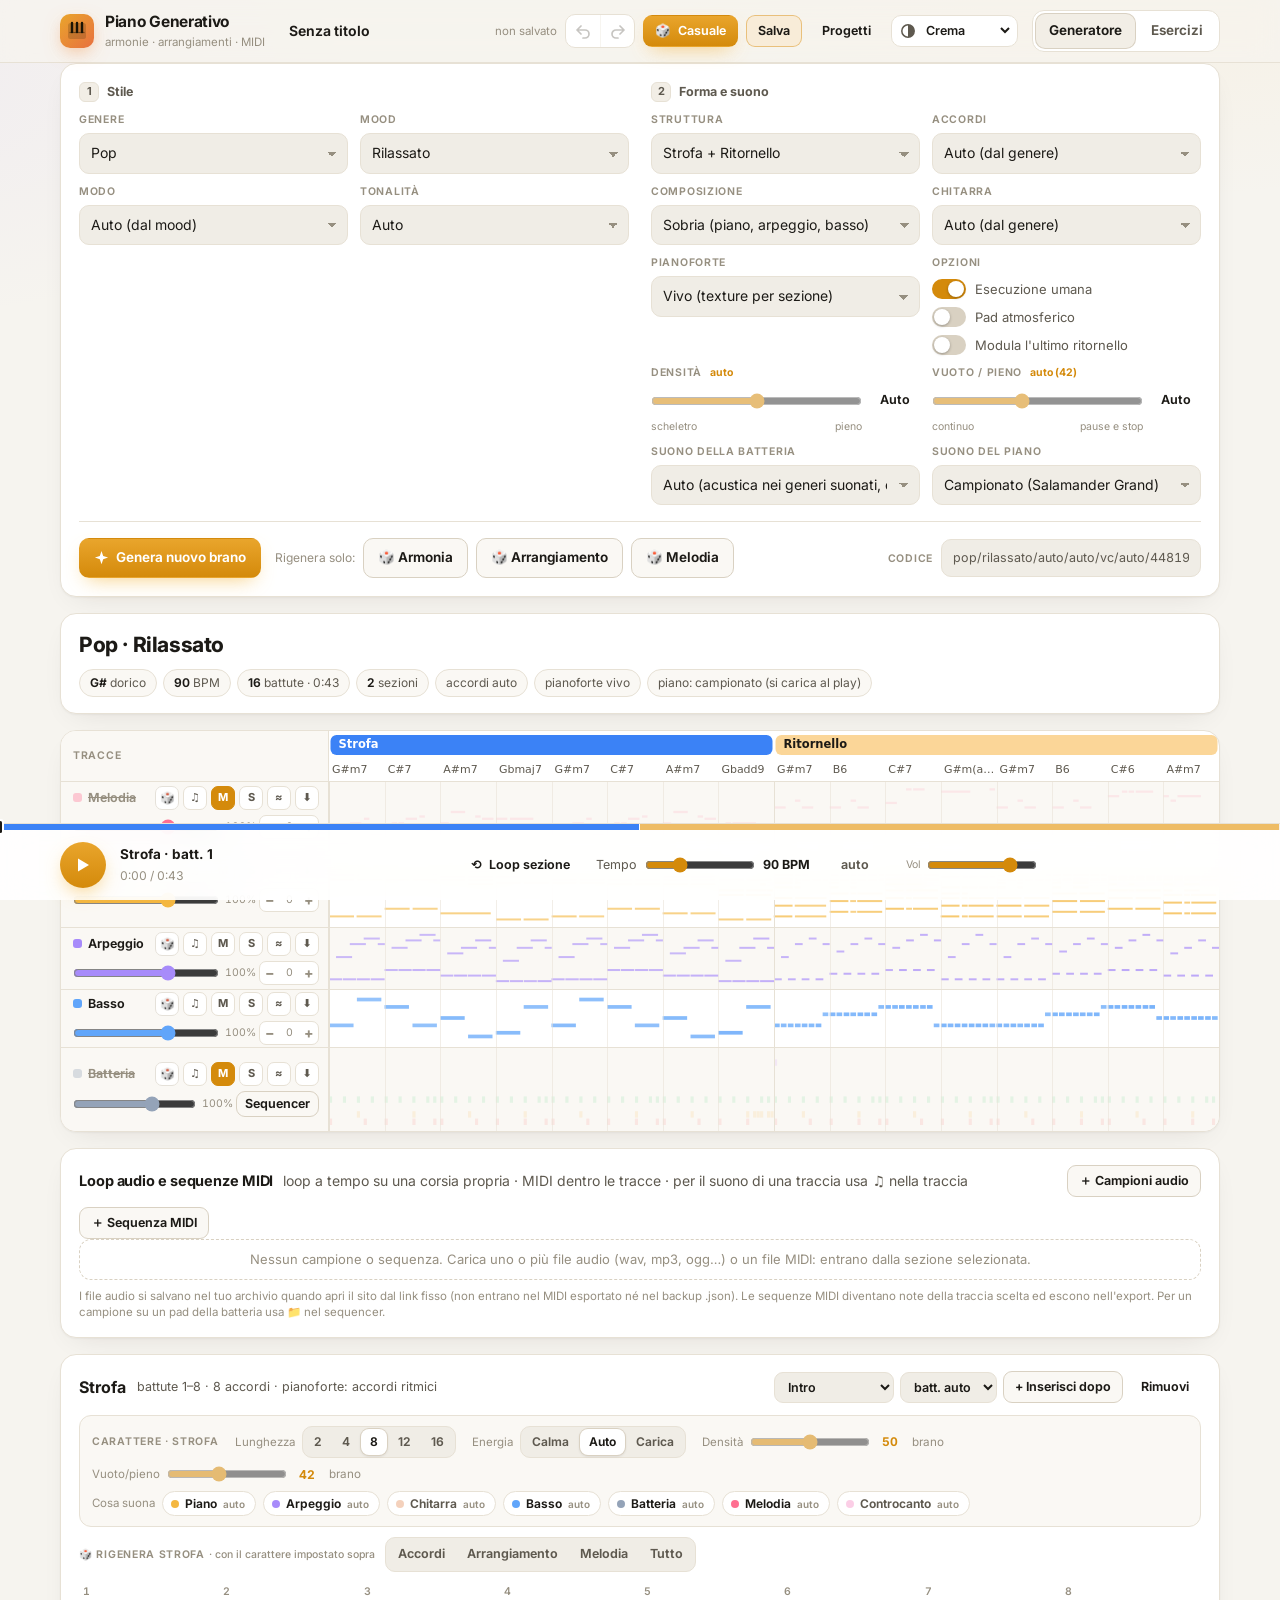
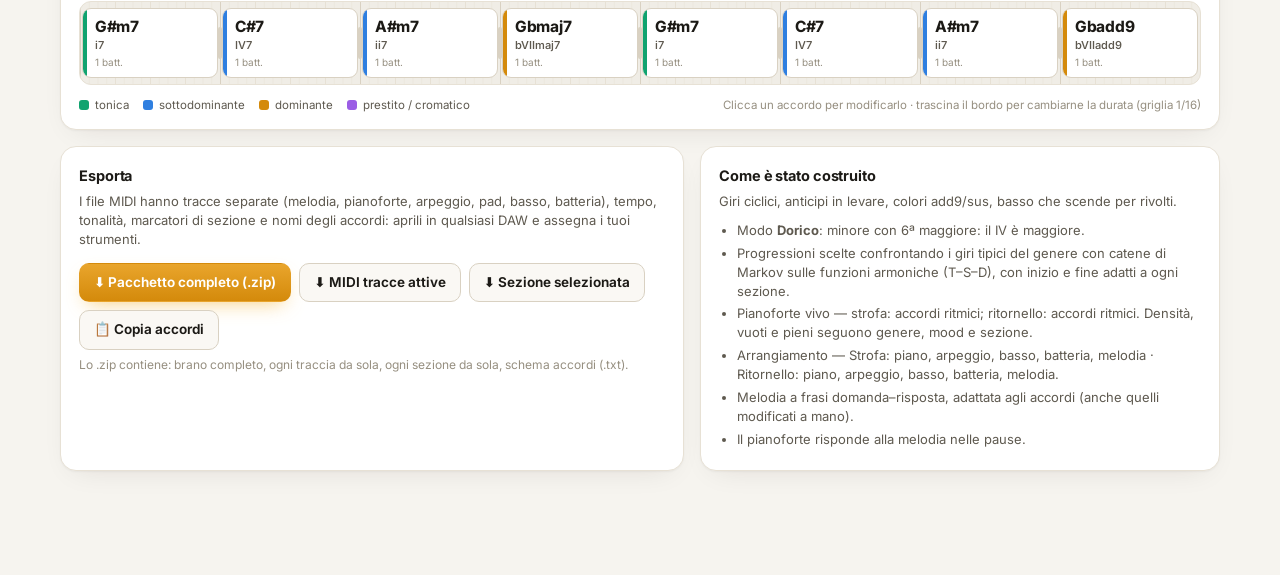
==== commit fcb6ba98: "Composizione sobria: solo pianoforte, arpeggio e basso; il piano fa gli accordi e l'arpeggio suona i" ====
--- a/piano/index.html
+++ b/piano/index.html
@@ -558,7 +558,7 @@
     <div class="cgroup"><div class="ghead"><span class="gnum">2</span>Forma e suono</div><div class="cgrid">
       <label class="field"><span class="label">Struttura</span><select id="structure"></select></label>
       <label class="field"><span class="label">Accordi</span><select id="color"></select></label>
-      <label class="field" title="Sobria: melodia spenta, niente controcanto e chitarra solo se la scegli, batteria senza decorazioni. Ricca: tutti gli strati"><span class="label">Composizione</span><select id="arrMode"><option value="sobria">Sobria</option><option value="ricca">Ricca (tutti gli strati)</option></select></label>
+      <label class="field" title="Sobria: solo pianoforte, arpeggio e basso (gli altri strati restano spenti, li accendi col tasto M). Ricca: tutti gli strati"><span class="label">Composizione</span><select id="arrMode"><option value="sobria">Sobria (piano, arpeggio, basso)</option><option value="ricca">Ricca (tutti gli strati)</option></select></label>
       <label class="field"><span class="label">Chitarra</span><select id="gtr"><option value="auto">Auto (dal genere)</option><option value="on">Sempre</option><option value="off">Mai</option></select></label>
       <label class="field"><span class="label">Pianoforte</span><select id="pstyle"><option value="live">Vivo (texture per sezione)</option><option value="classic">Classico (v3)</option></select></label>
       <div class="field"><span class="label">Opzioni</span><div class="toggles"><label class="toggle"><input type="checkbox" id="human" checked>Esecuzione umana</label>
@@ -1512,7 +1512,9 @@
   // estrazioni a indice fisso: cambiare una traccia non sposta le scelte delle altre
   const G=ctx.G,M=ctx.M,t=sec.type,e=sec.energy,sp=ctx.sty.piano,R=Array.from({length:10},()=>r());
   const busyP={chorus:.8,pre:.6,loop:.55,bridge:.3,special:.25,verse:.25,intro:.15,outro:.15}[t];
-  const dmT=sec.densMul||1,tex=dmT<.6?'sustain':dmT<.8?sp.calm:dmT>1.4?sp.busy:R[0]<(busyP==null?.4:busyP)?sp.busy:sp.calm;
+  const dmT=sec.densMul||1;let tex=dmT<.6?'sustain':dmT<.8?sp.calm:dmT>1.4?sp.busy:R[0]<(busyP==null?.4:busyP)?sp.busy:sp.calm;
+  // sobria: il pianoforte fa gli accordi e lascia l'arpeggio all'arpeggio (salvo stile scelto a mano)
+  if(ctx.sob&&!(o.style||{}).piano&&['broken','ostinato'].includes(tex))tex=e>=.6?'block':'sustain';
   const C=(o.secCfg||{})[t]||{},dm=sec.densMul||1;
   const space=spaceValue(o,C,clamp((G.space||.3)*.6+M.space*.6,0,1));
   // buchi e respiro solo se il vuoto/pieno è stato scelto (brano o sezione), mai in automatico
@@ -1528,7 +1530,8 @@
   const ap=clamp(G.arpOn+M.arp+({intro:.1,verse:-.2,pre:.25,chorus:.3,bridge:.2,special:.2,outro:.05,loop:.15}[t]||0),0,.95);
   // gli strati entrano in ordine man mano che il brano cresce: soglie decise una volta per tutto il brano
   const EN=ctx.entry||{arp:.6,gtr:.5,cm:.7};void ap;
-  p.arp=e>=EN.arp&&(o.pianoStyle==='classic'||!['broken','ostinato'].includes(tex));
+  // sobria: piano, arpeggio e basso sono il cuore del brano, l'arpeggio c'è quasi sempre
+  p.arp=(ctx.sob?e>=.3:e>=EN.arp)&&(o.pianoStyle==='classic'||!['broken','ostinato'].includes(tex));
   if(p.arp&&o.pianoStyle!=='classic')p.dens*=.85;
   p.bass=t==='intro'?R[5]<(G.groove?.35:.2):t==='special'?R[5]<.5:true;
   const tier=e<.4?0:e<.7?1:2;
@@ -1536,7 +1539,7 @@
     t==='special'?(R[6]<.55?null:0):t==='verse'?Math.min(tier,1):tier;
   p.pad=!!o.pad&&R[7]<({intro:.8,verse:.15,pre:.9,chorus:.85,bridge:.9,special:.95,outro:.9,loop:.6}[t]||.5);
   // poco denso: meno strati automaticamente; strati forzati dall'utente
-  if(dm<.6&&p.arp&&t!=='intro')p.arp=R[8]<.35;
+  if(dm<.6&&p.arp&&t!=='intro'&&!ctx.sob)p.arp=R[8]<.35;
   const LY=C.layers||{};
   if(LY.arp!=null)p.arp=LY.arp;if(LY.pad!=null)p.pad=LY.pad&&!!o.pad||LY.pad===true&&o.pad!==false&&true;
   if(LY.pad===true)p.pad=true;if(LY.cm!=null)p.cm=LY.cm;if(LY.bass!=null)p.bass=LY.bass;if(LY.mel!=null)p.mel=LY.mel;if(LY.piano!=null)p.piano=LY.piano;
@@ -2502,7 +2505,7 @@
   return{opts:o,genre:o.genre,mood:o.mood,key,mode,bpm,autoBpm,color,spell,keyName:spell(key),bars:bar,beats:total,sections,chords,layers:L,
     drumStyle:ctx.sty.drums?ctx.sty.drums.S:null,autoSpace:clamp((G.space||.3)*.6+M.space*.6,0,1),info:[...info],swing:G.swing,prog:{...G.prog,gtr:GTR_STY[ctx.sty.gtr.main].prog},secs,typeOrder:order,
     bass808:ctx.sty.bass==='b808'||ctx.sty.bass==='logdrum',gtrTone:GTR_STY[ctx.sty.gtr.main].tone,styles:{mel:null,gtr:ctx.sty.gtr.main,bass:ctx.sty.bass,drums:ctx.sty.drums&&ctx.sty.drums.id,piano:ctx.sty.piano.calm,arp:ctx.sty.arp},
-    defaults:{mel:ctx.sob?0:1,cm:0,piano:1,arp:1,pad:1,bass:1,gtr:1,drums:G.groove?1:0}};
+    defaults:ctx.sob?{mel:0,cm:0,piano:1,arp:1,pad:0,bass:1,gtr:ctx.gtrOn?1:0,drums:0}:{mel:1,cm:0,piano:1,arp:1,pad:1,bass:1,gtr:1,drums:G.groove?1:0}};
 }
 const rootSpell=(rn,spell)=>/^b/.test(rn)?(pc=>FLAT[mod12(pc)]):/^#/.test(rn)?(pc=>SHARP[mod12(pc)]):spell;
 const Q_LEVEL={maj:0,min:0,dim:0,aug:0,sus2:1,sus4:1,add9:1,madd9:1,'6':1,m6:1,maj7:2,m7:2,'7':2,m7b5:2,dim7:2,mmaj7:2,'7sus4':2,
@@ -2927,7 +2930,7 @@
   St.selChord=-1;regen({resetMute:k==='genre'});}));
 $('#drumKit').addEventListener('change',e=>{St.opts.drumKit=e.target.value;saveOpts();ensureDrums();toast('Batteria: '+e.target.selectedOptions[0].text.split(' (')[0].toLowerCase());});
 $('#gtr').addEventListener('change',e=>{St.opts.gtr=e.target.value;saveOpts();St.mute.gtr=false;regen();toast('Chitarra: '+e.target.selectedOptions[0].text.toLowerCase());});
-$('#arrMode').addEventListener('change',e=>{St.opts.arr=e.target.value;saveOpts();regen({resetMute:true});toast(e.target.value==='sobria'?'Composizione sobria: melodia spenta, meno strati':'Composizione ricca: tutti gli strati');});
+$('#arrMode').addEventListener('change',e=>{St.opts.arr=e.target.value;saveOpts();regen({resetMute:true});toast(e.target.value==='sobria'?'Composizione sobria: solo pianoforte, arpeggio e basso':'Composizione ricca: tutti gli strati');});
 $('#pstyle').addEventListener('change',e=>{St.opts.pianoStyle=e.target.value;saveOpts();regen();toast(e.target.value==='classic'?'Pianoforte classico (v3)':'Pianoforte vivo');});
 $('#human').addEventListener('change',e=>{St.opts.human=e.target.checked;saveOpts();regen();});
 // barre 0–100: densità (50 = come decide il genere) e vuoto/pieno (auto = valore del genere e del mood)
@@ -3815,7 +3818,7 @@
 /* ---------------- Avvio ---------------- */
 $('#projName').value=St.name;
 // una volta sola: con la composizione sobria la melodia parte spenta anche nel lavoro in corso
-if(St.opts.arr==='sobria'&&!LS.get('pg_sob1',null)){St.mute.mel=true;St.mute.cm=true;LS.set('pg_sob1',1);}
+if(St.opts.arr==='sobria'&&!LS.get('pg_sob2',null)){['mel','cm','gtr','pad','drums'].forEach(k=>St.mute[k]=true);St.mute.piano=St.mute.arp=St.mute.bass=false;LS.set('pg_sob2',1);}
 syncControls();regen({resetMute:!St.muteInit});ensureSamples();
 window.__pg={St,regen,Player,selectSection,parseMidi,onAudioFiles,applyImports};
 
